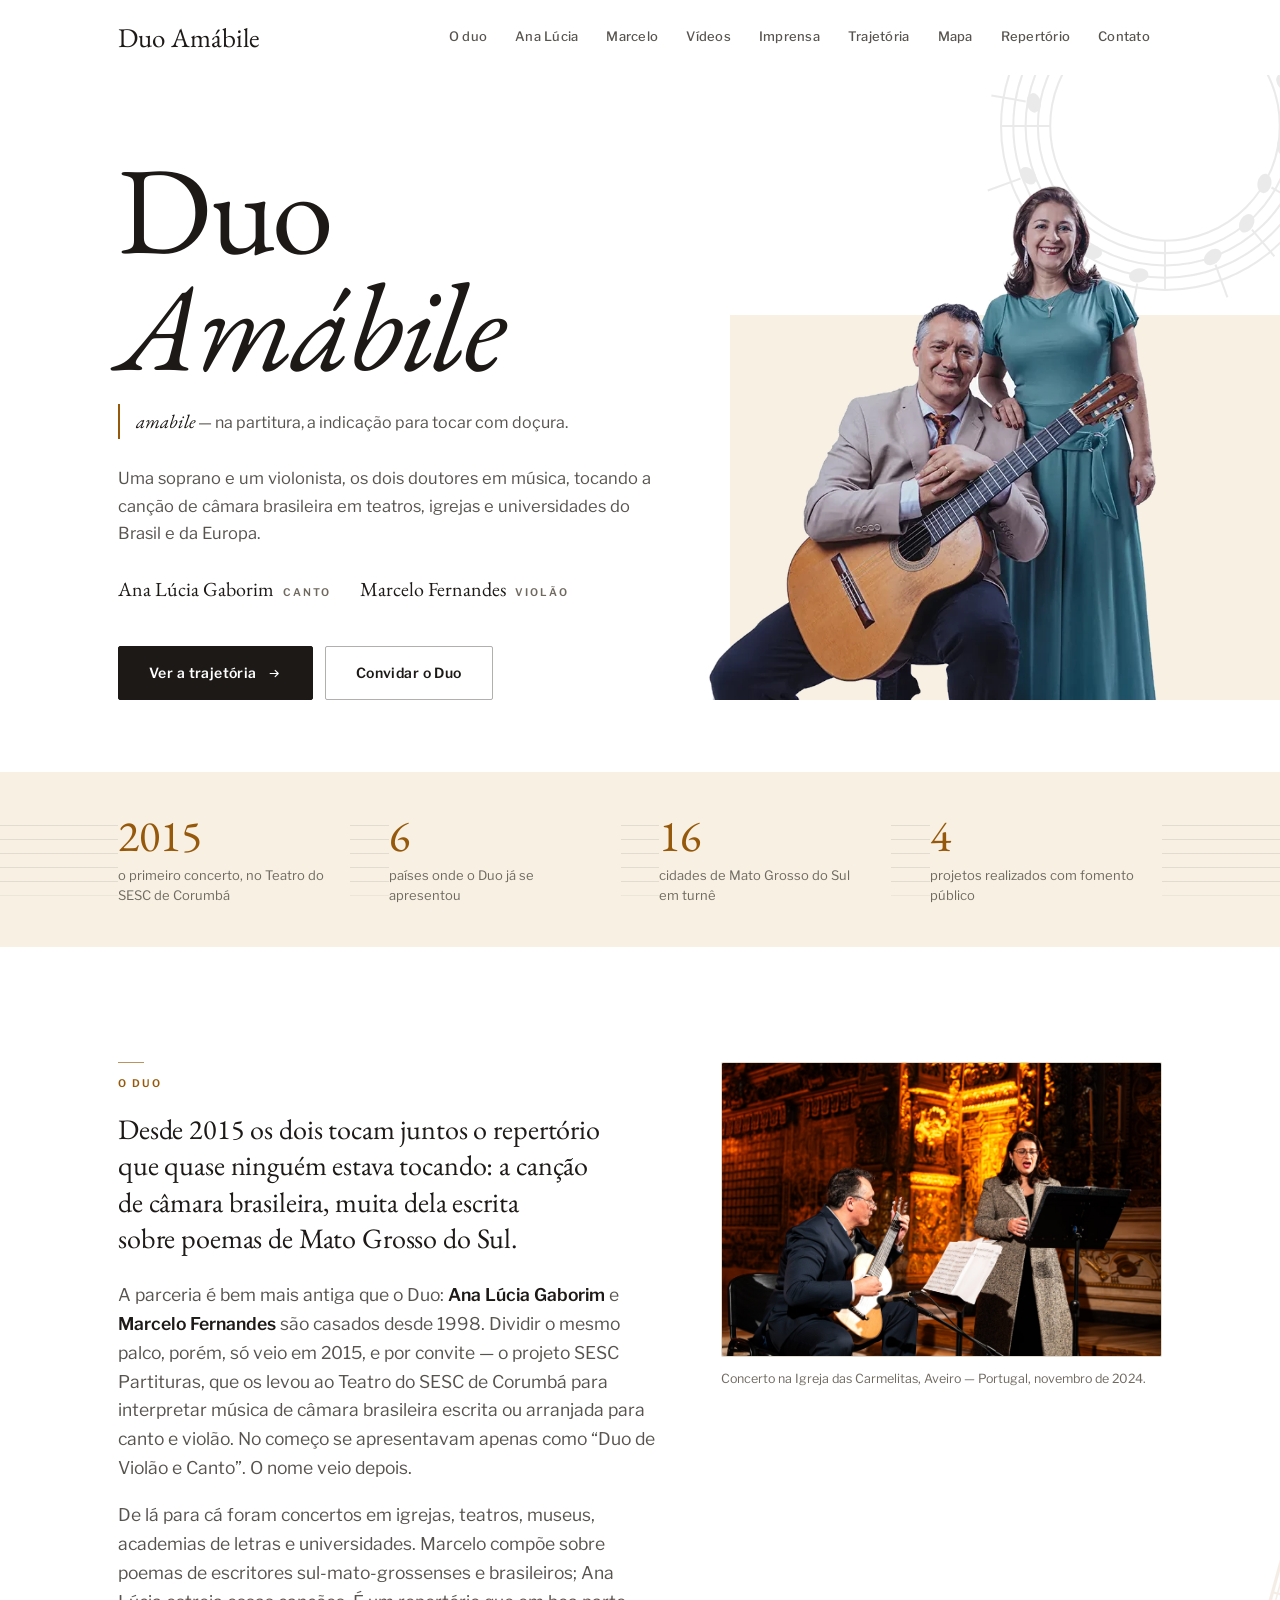
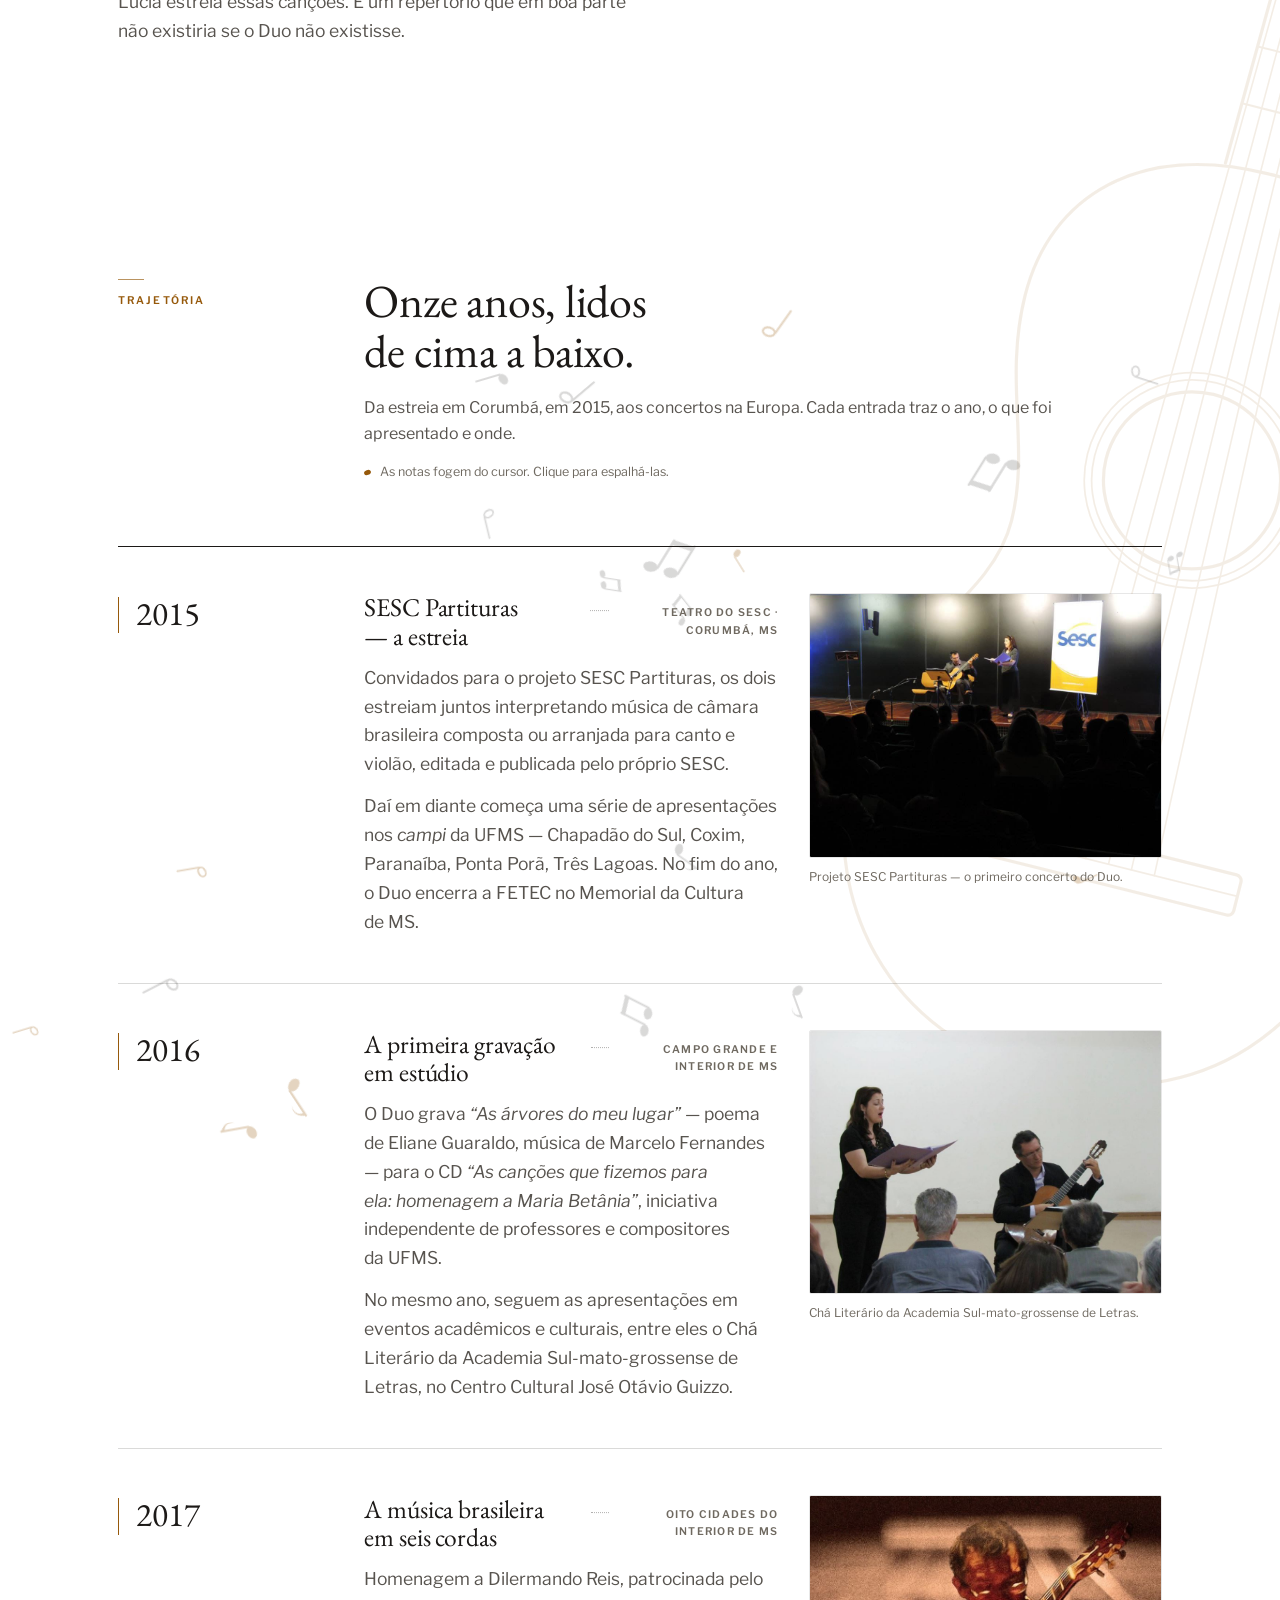
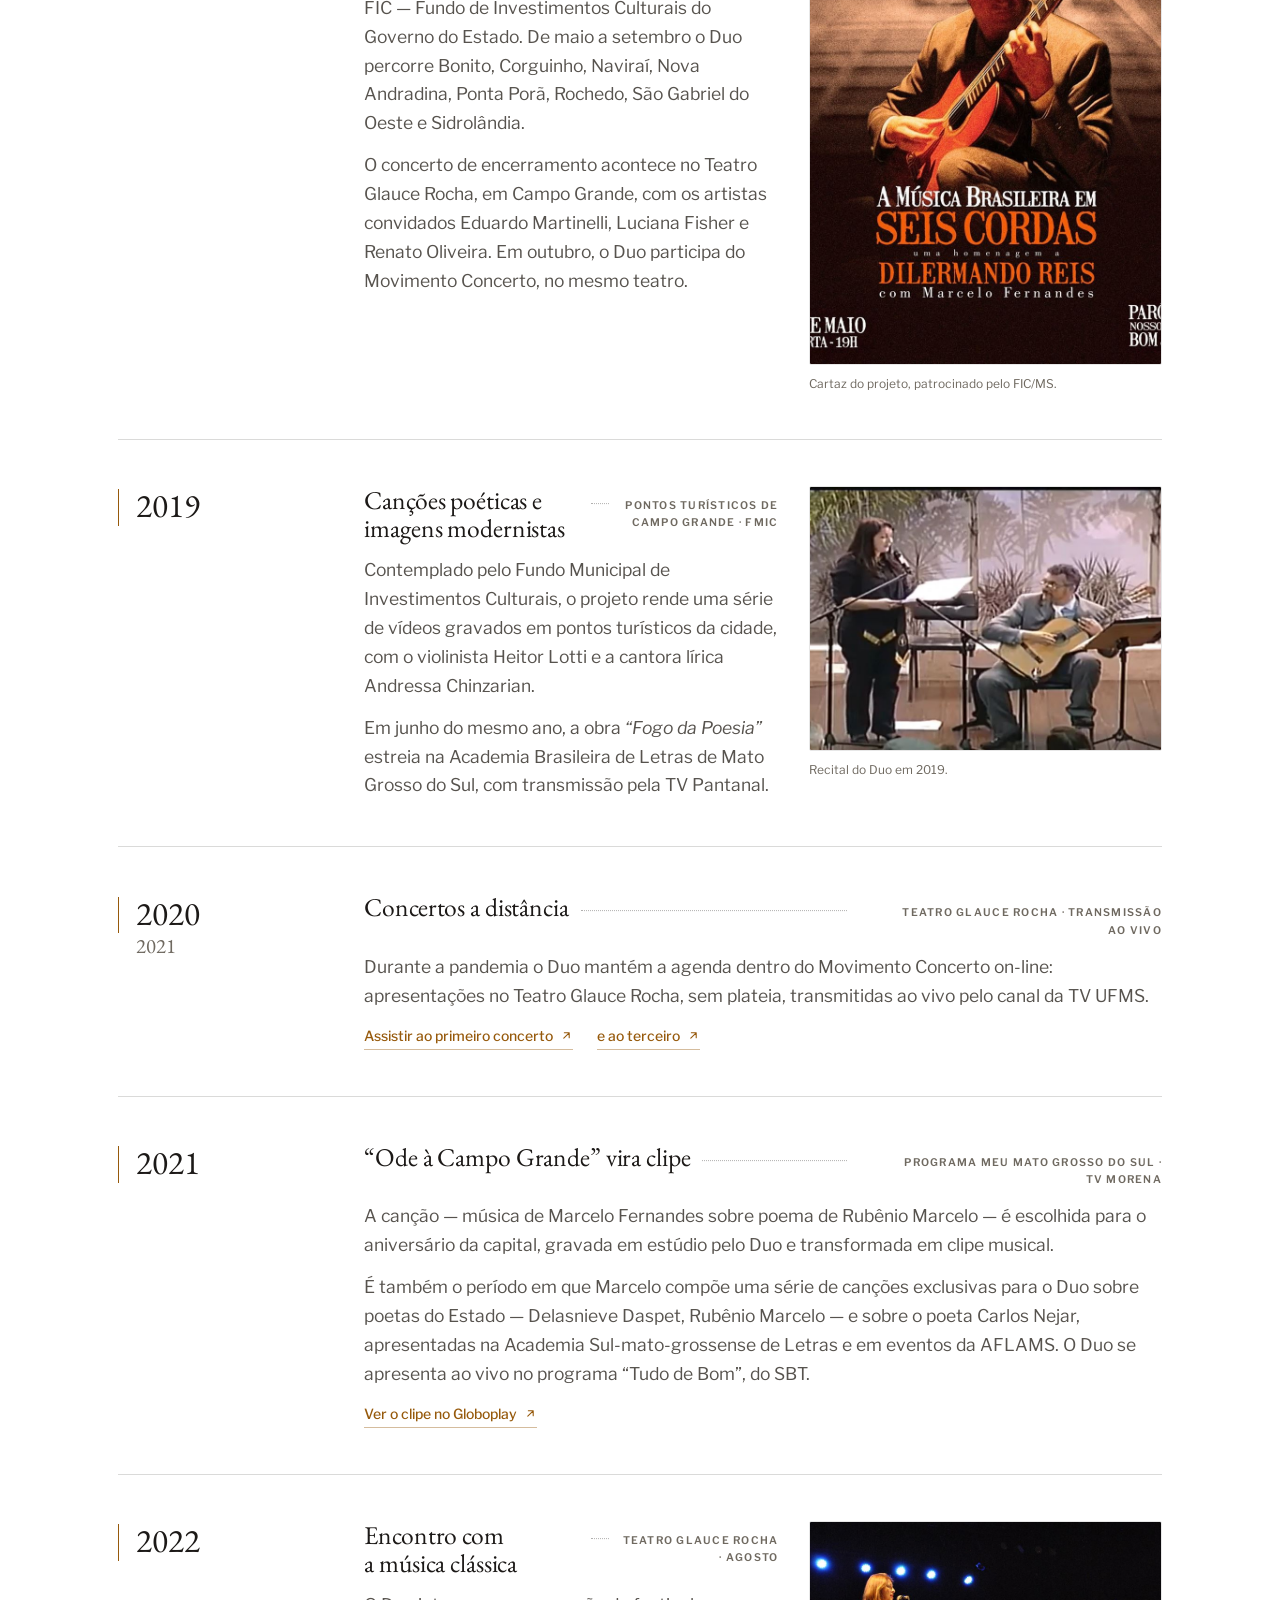
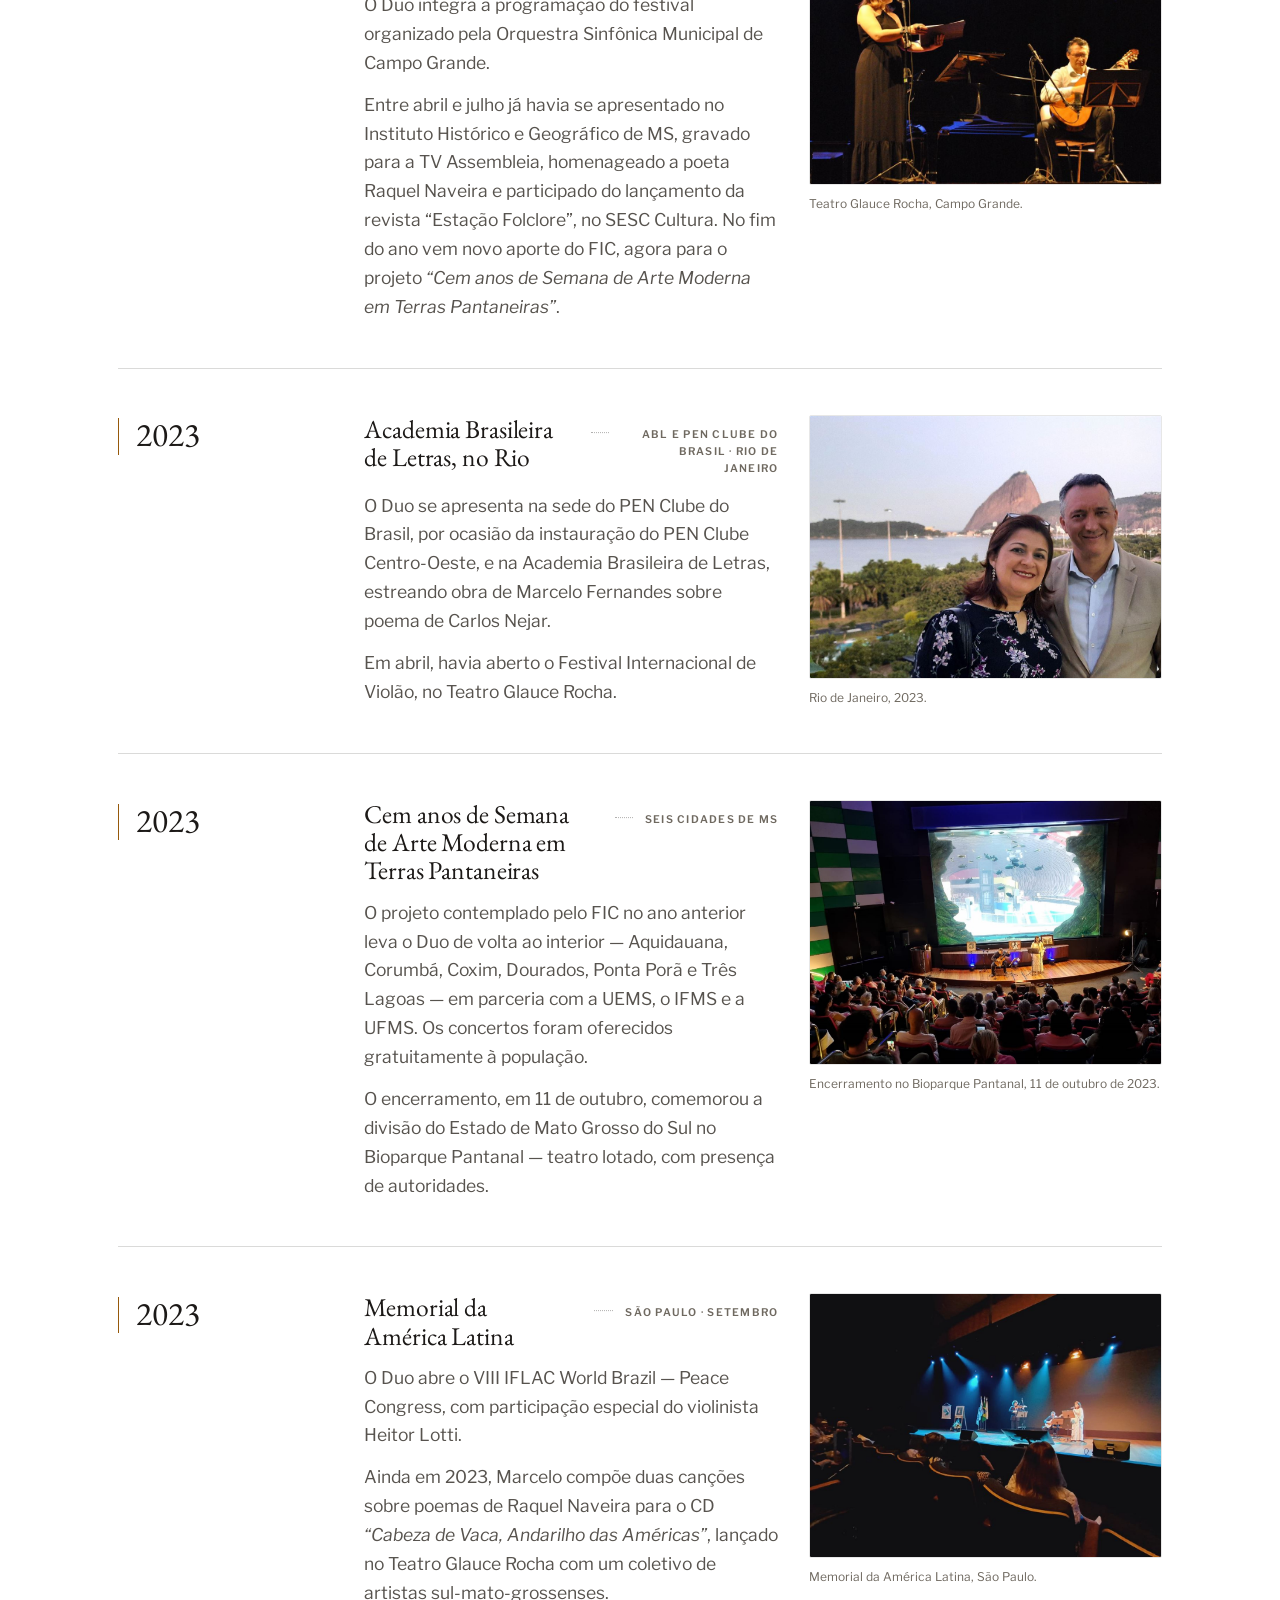
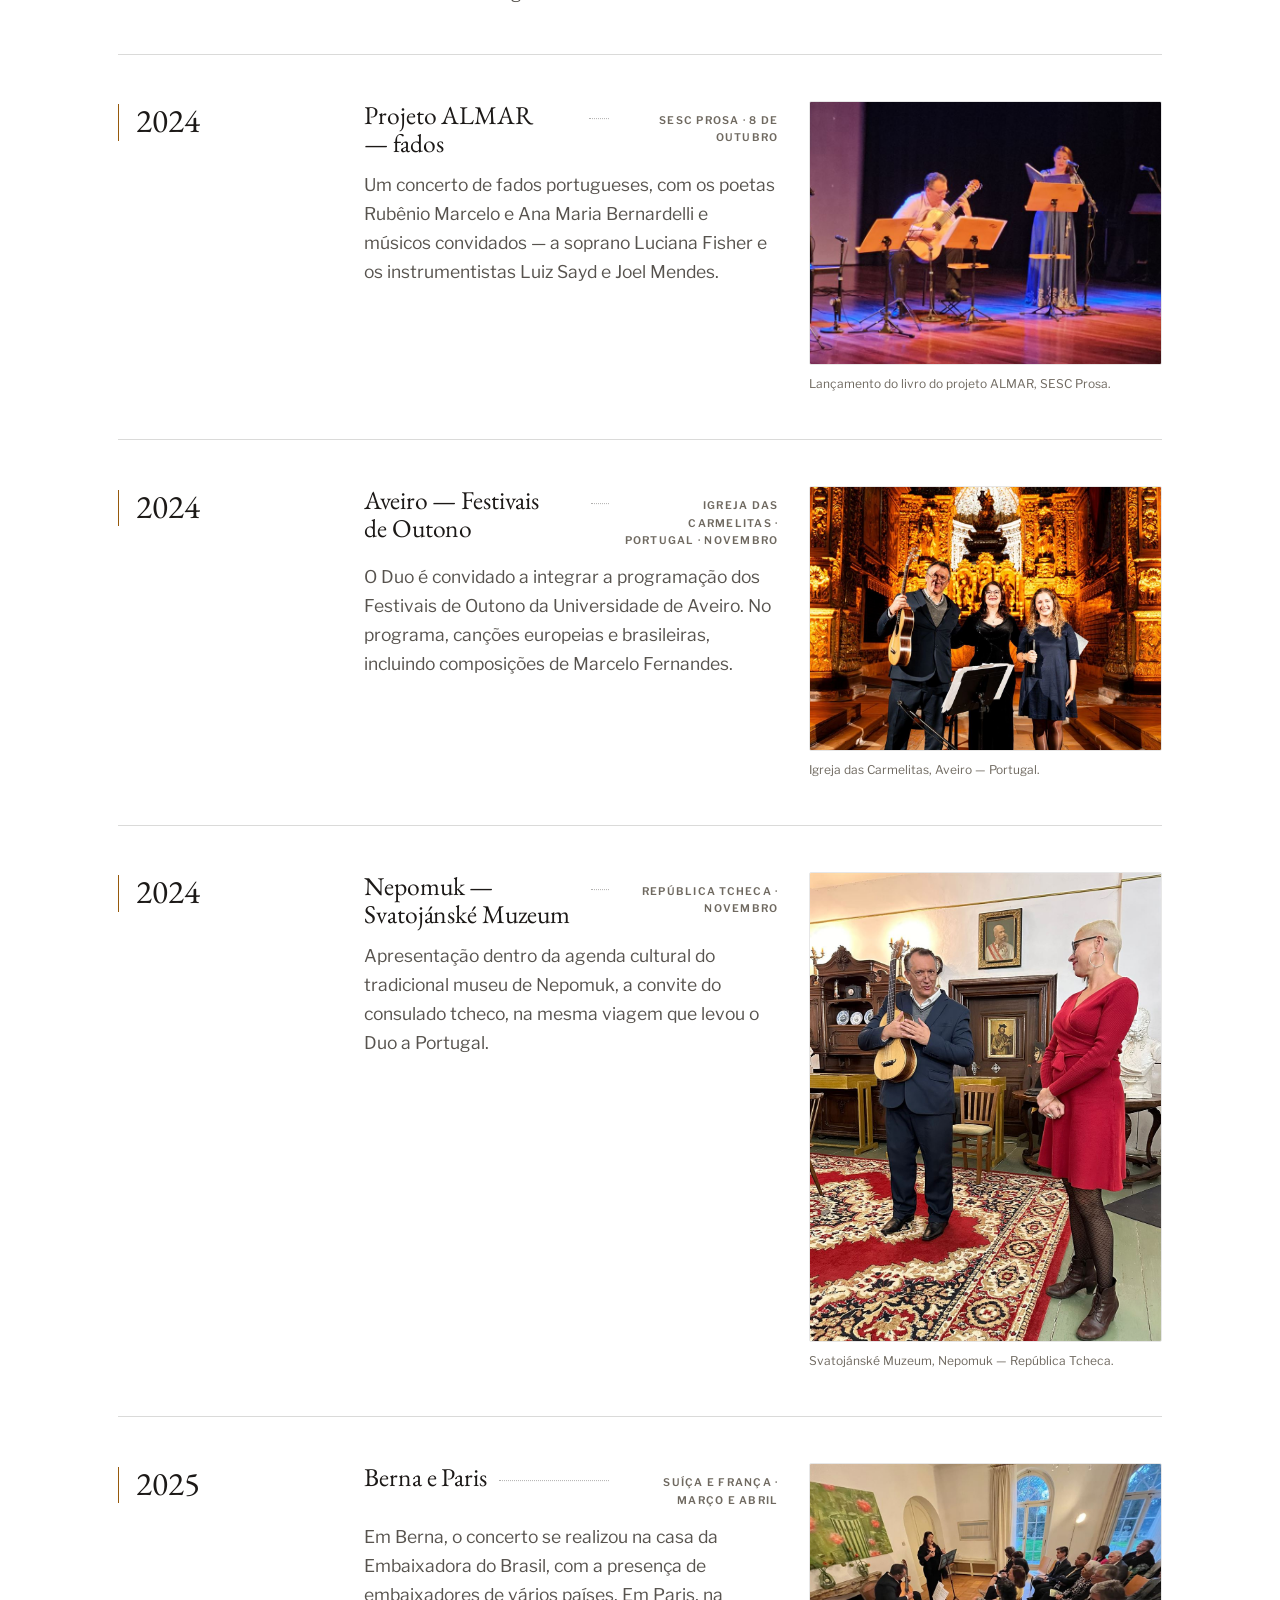
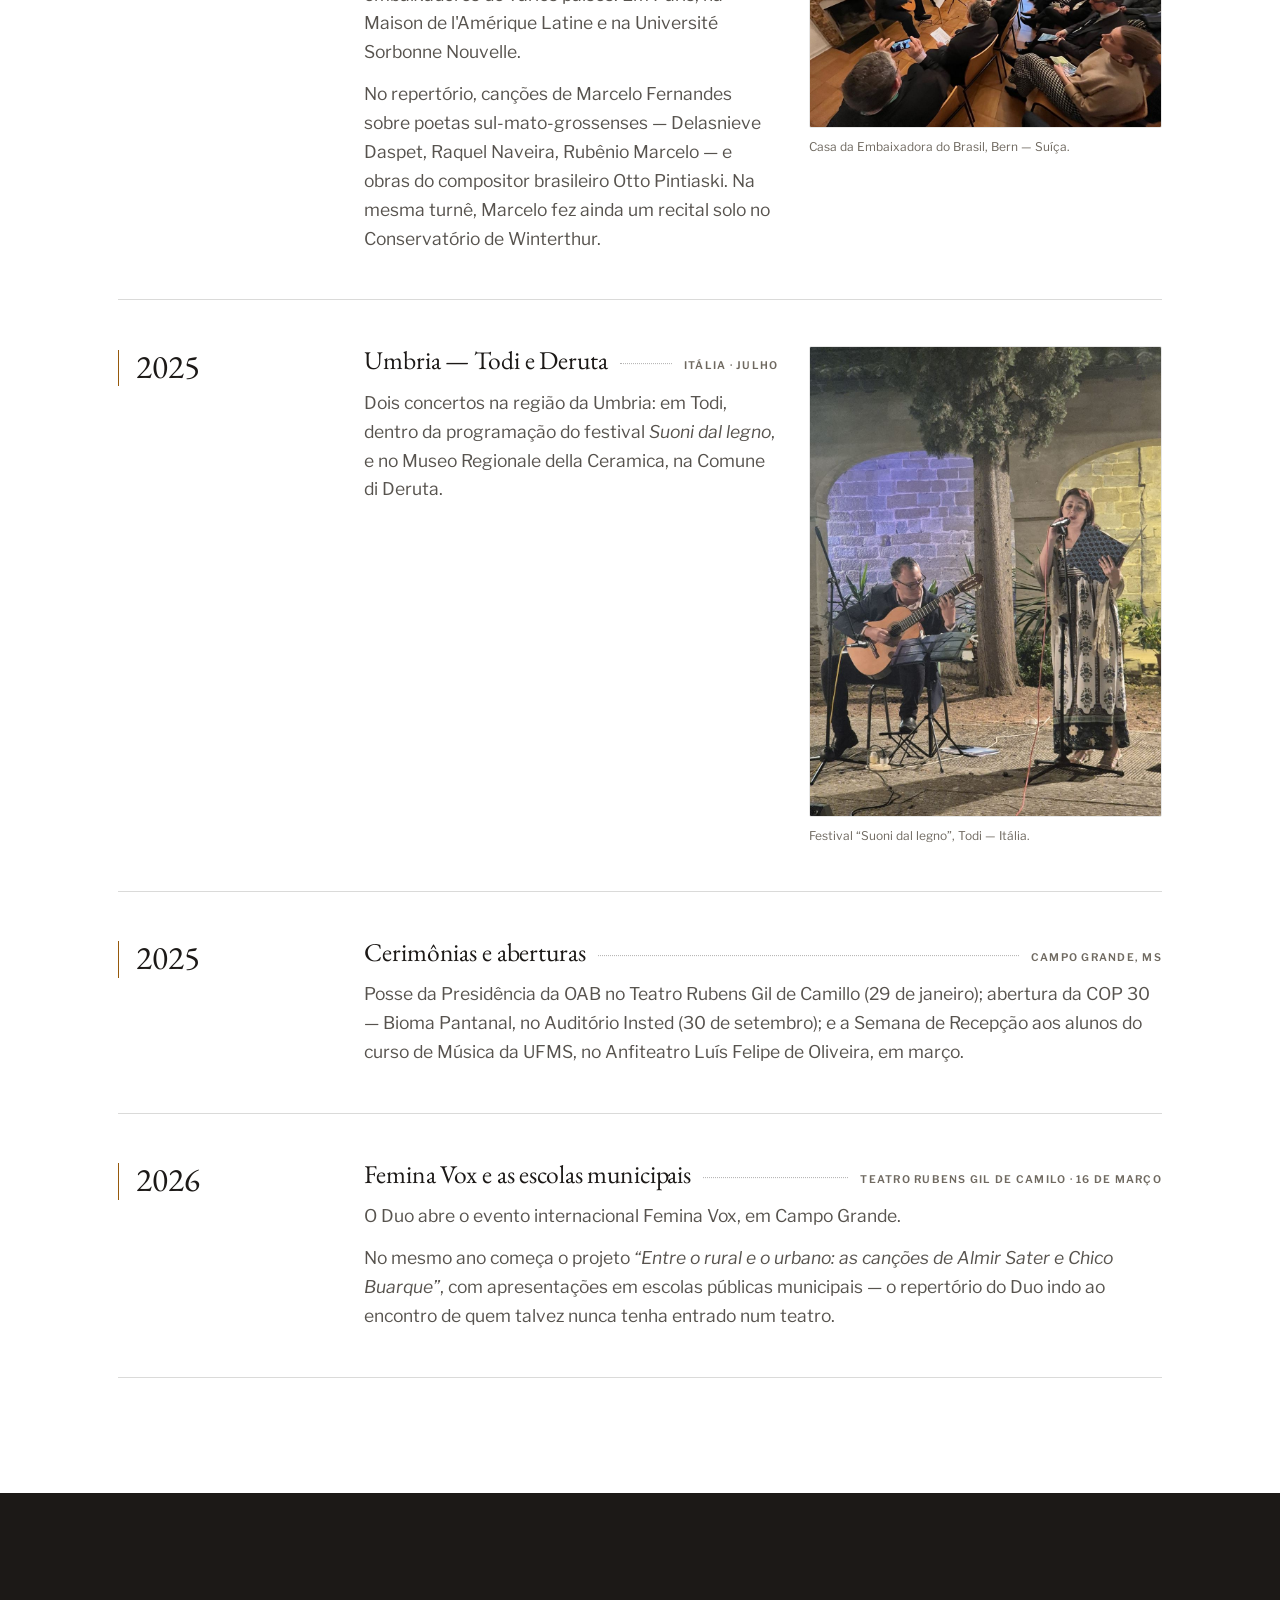
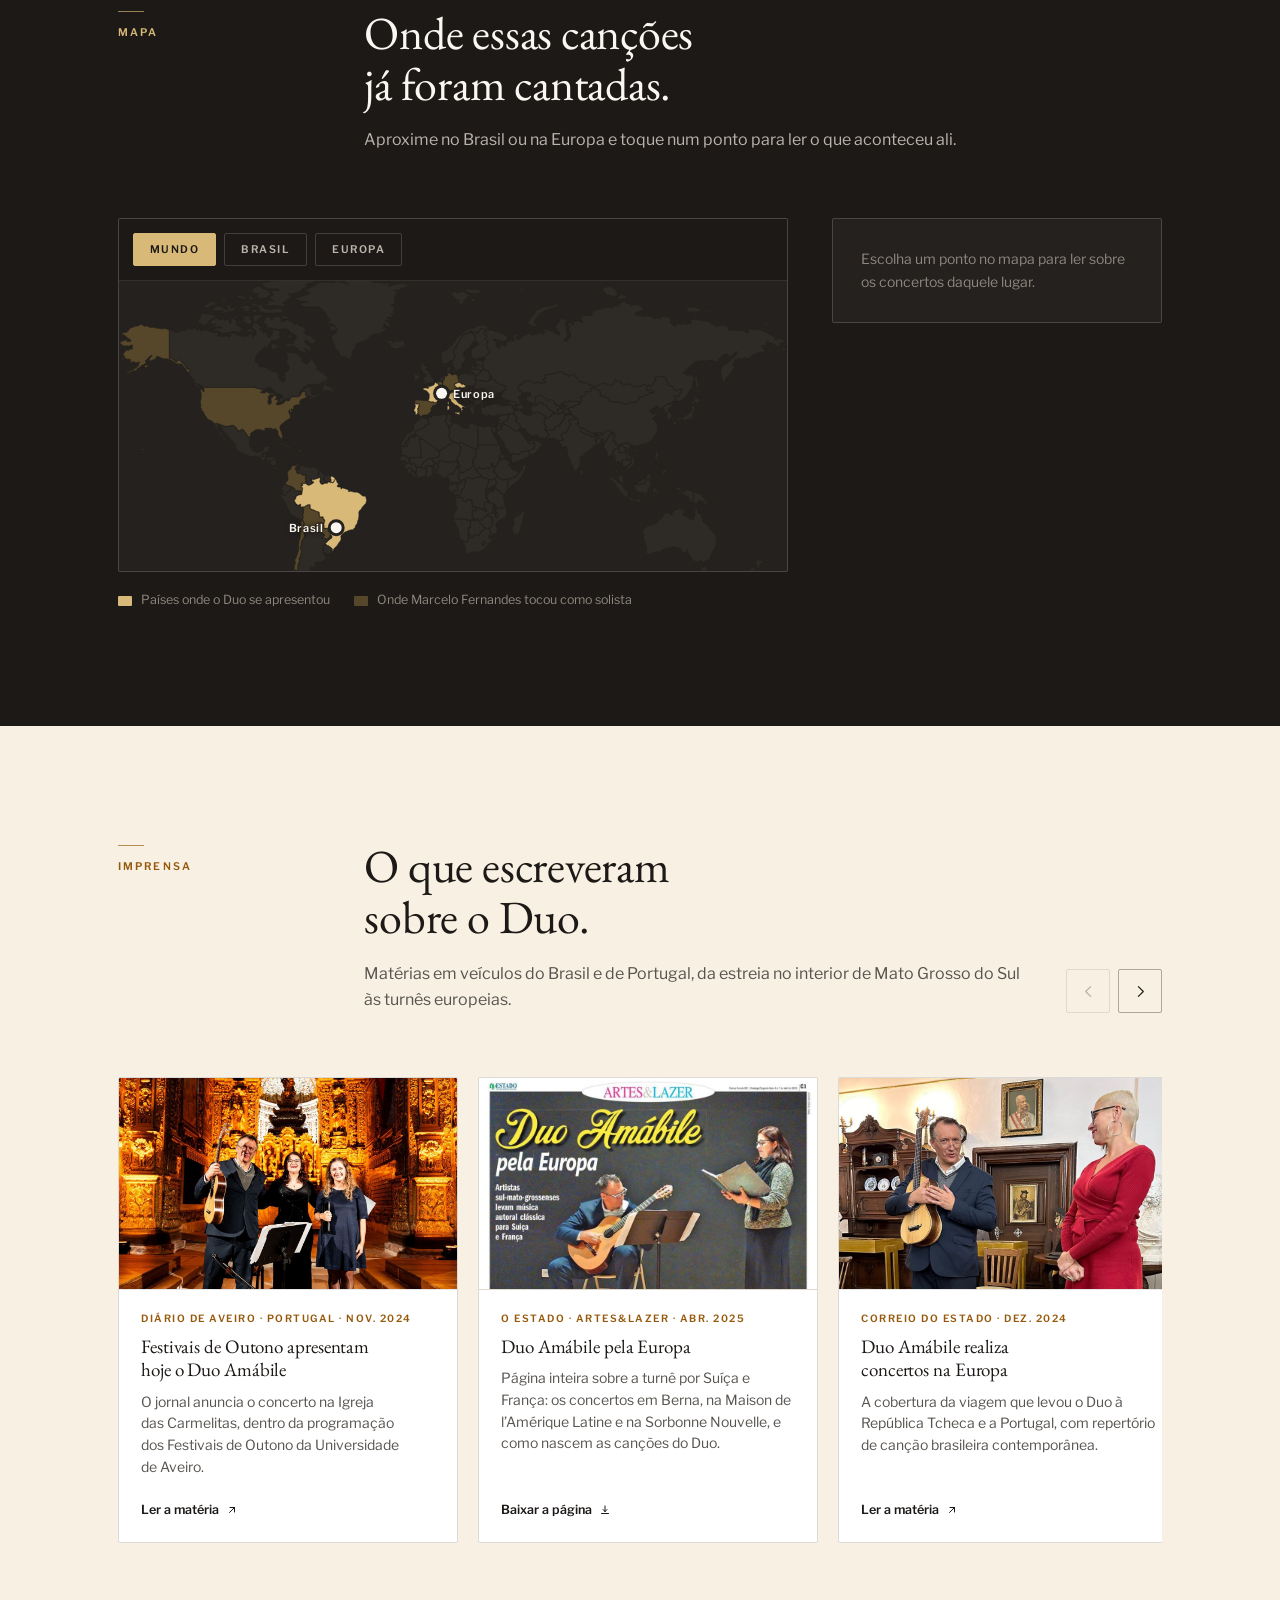
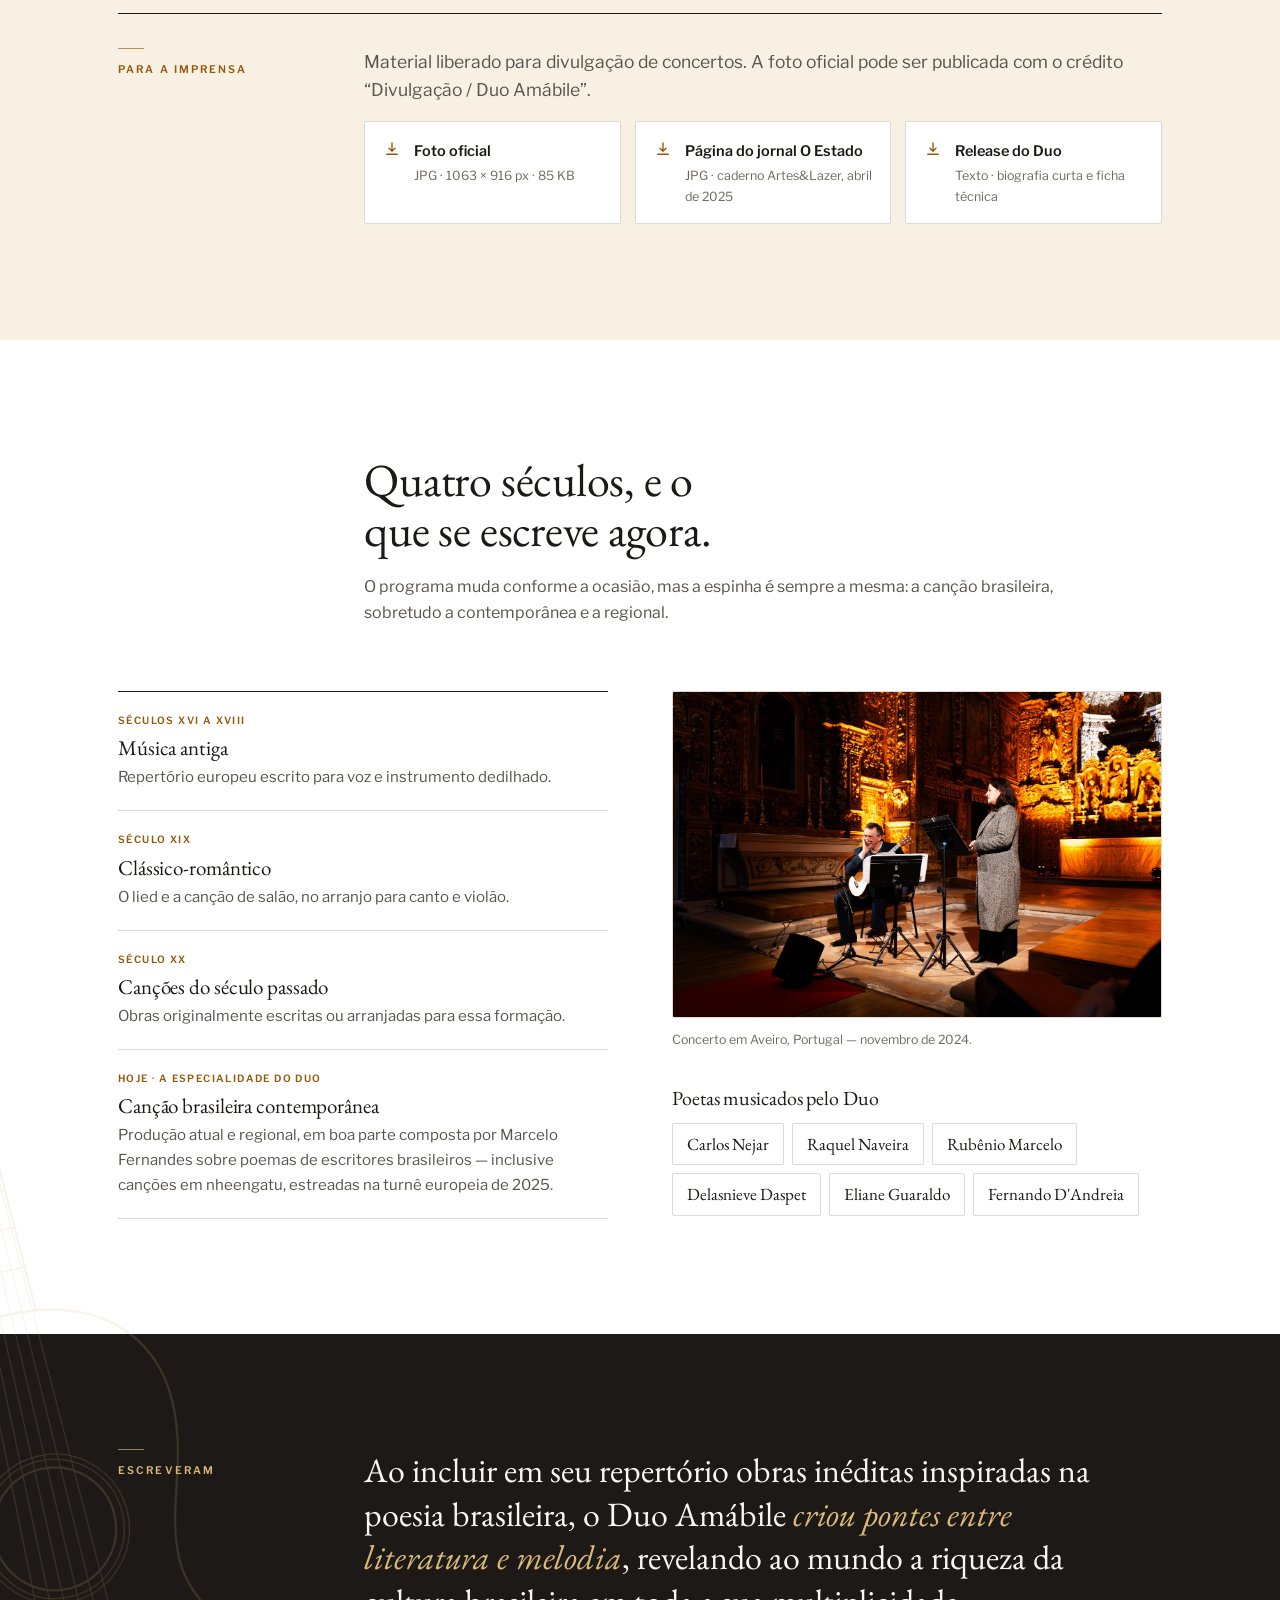
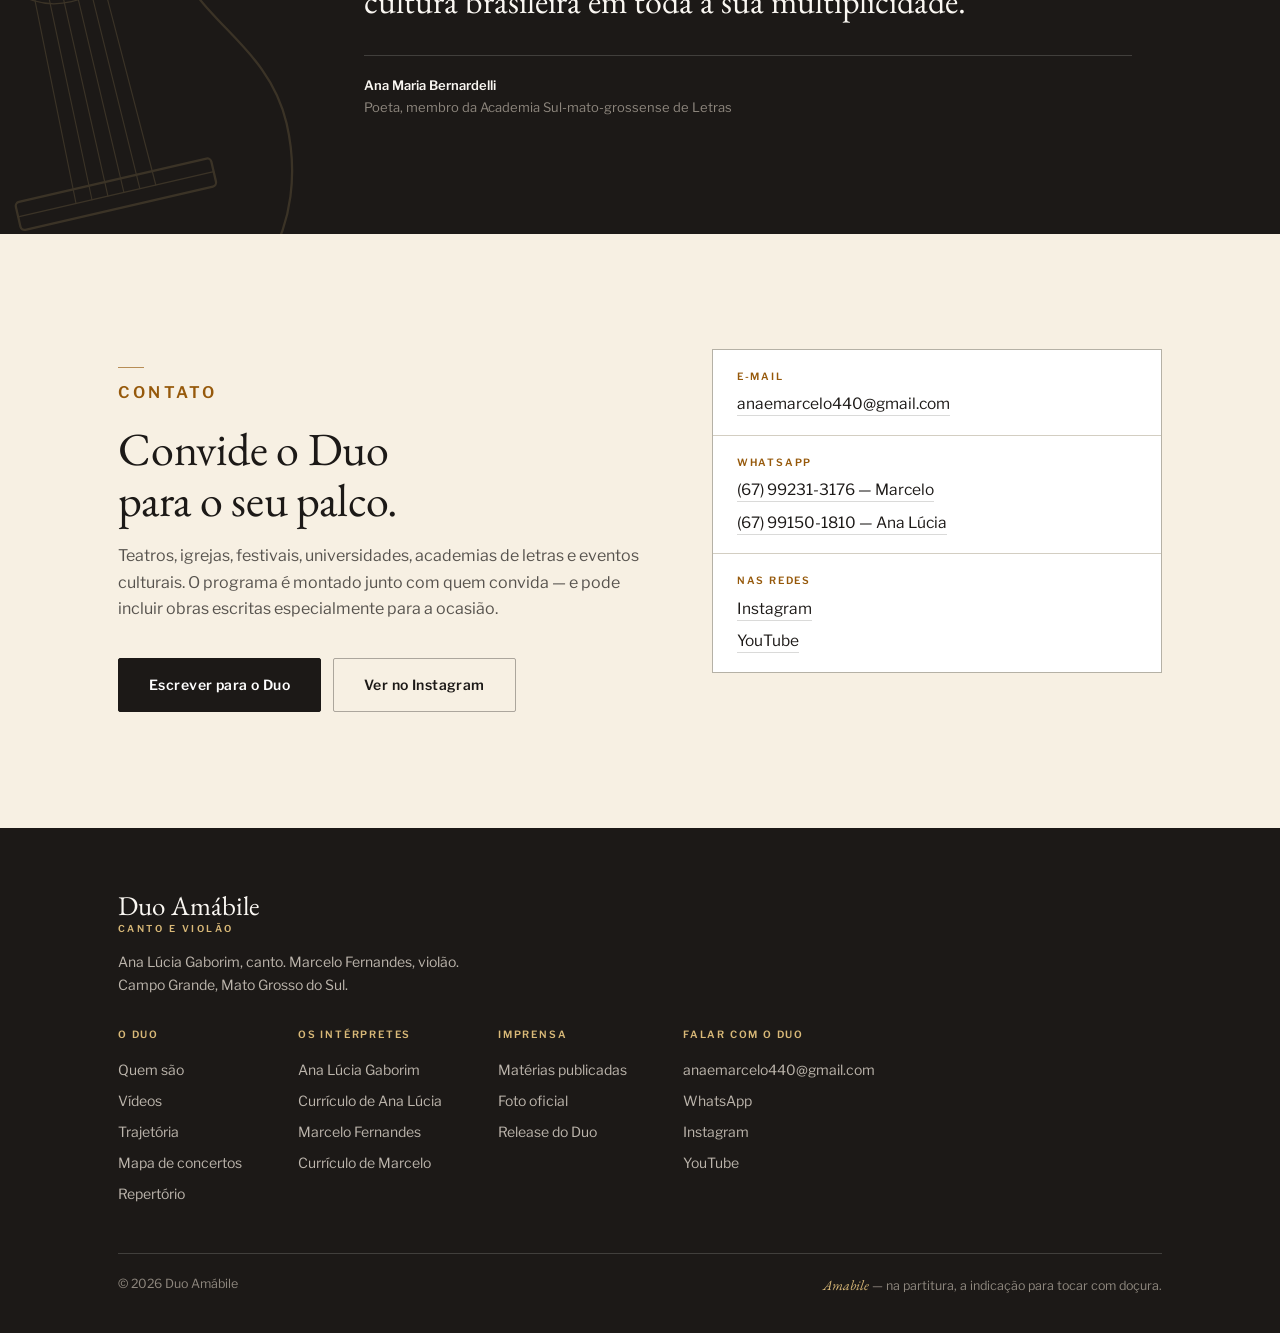
==== index.html @ 21e9cd59 "Notas flutuantes na trajetória, vídeos em página própria, violão espalhado A rodada anterior acresce" ====
<!DOCTYPE html>
<html lang="pt-BR">
<head>
<meta charset="utf-8">
<meta name="viewport" content="width=device-width, initial-scale=1">
<title>Duo Amábile — canto e violão</title>
<meta name="description" content="Ana Lúcia Gaborim (canto) e Marcelo Fernandes (violão) formam o Duo Amábile: canção de câmara brasileira em teatros e igrejas do Brasil e da Europa desde 2015.">
<meta name="theme-color" content="#FFFFFF">
<link rel="icon" href="favicon.svg" type="image/svg+xml">
<link rel="apple-touch-icon" href="favicon.svg">

<meta property="og:type" content="website">
<meta property="og:title" content="Duo Amábile — canto e violão">
<meta property="og:description" content="Canção de câmara brasileira em teatros e igrejas do Brasil e da Europa, desde 2015.">
<meta property="og:image" content="images/duo-oficial.jpg">
<meta property="og:locale" content="pt_BR">
<meta name="twitter:card" content="summary_large_image">

<link rel="preconnect" href="https://fonts.googleapis.com">
<link rel="preconnect" href="https://fonts.gstatic.com" crossorigin>
<link href="https://fonts.googleapis.com/css2?family=EB+Garamond:ital,wght@0,400..600;1,400..600&family=Libre+Franklin:ital,wght@0,300..700;1,400..600&display=swap" rel="stylesheet">
<link rel="stylesheet" href="css/style.css?v=5">
</head>
<body>

<a class="pular" href="#conteudo">Pular para o conteúdo</a>

<!-- ============================ CABEÇALHO ============================ -->
<header class="topo" id="topo">
  <div class="wrap topo__in">
    <a class="marca" href="#topo" aria-label="Duo Amábile — início">
      <span class="marca__nome">Duo Amábile</span>
    </a>

    <nav class="nav" id="nav" aria-label="Navegação principal">
      <a href="#duo">O duo</a>
      <a href="ana.html">Ana Lúcia</a>
      <a href="marcelo.html">Marcelo</a>
      <a href="videos.html">Vídeos</a>
      <a href="#imprensa">Imprensa</a>
      <a href="#trajetoria">Trajetória</a>
      <a href="#mapa">Mapa</a>
      <a href="#repertorio">Repertório</a>
      <a href="#contato">Contato</a>
    </nav>

    <button class="hamburguer" id="hamburguer" aria-expanded="false" aria-controls="nav" aria-label="Abrir menu">
      <span></span><span></span><span></span>
    </button>
  </div>
</header>

<main id="conteudo">

<!-- ============================ ABERTURA ============================
     A abertura é a capa do programa: nome, a indicação de expressão que dá
     nome ao duo, os dois intérpretes e a foto oficial recortada do fundo. -->
<section class="abertura">
  <!-- pauta de cinco linhas dobrada em círculo; o desenho vem de js/main.js -->
  <span class="disco disco--abertura" aria-hidden="true"></span>

  <div class="wrap abertura__in">
    <div>
      <h1>
        <span class="entra" style="--d:1">Duo</span>
        <span class="amabile entra" style="--d:2">Amábile</span>
      </h1>

      <p class="abertura__glosa entra" style="--d:3">
        <b>amabile</b> — na partitura, a indicação para tocar com doçura.
      </p>

      <p class="abertura__texto entra" style="--d:3">
        Uma soprano e um violonista, os dois doutores em música, tocando a
        canção de câmara brasileira em teatros, igrejas e universidades do
        Brasil e da Europa.
      </p>

      <div class="abertura__nomes entra" style="--d:4">
        <a href="ana.html">Ana Lúcia Gaborim <em>canto</em></a>
        <a href="marcelo.html">Marcelo Fernandes <em>violão</em></a>
      </div>

      <div class="abertura__acoes entra" style="--d:5">
        <a class="btn btn--forte btn--lg" href="#trajetoria">
          Ver a trajetória
          <svg class="btn__seta" viewBox="0 0 24 24" aria-hidden="true"><path d="M5 12h13m0 0-5-5m5 5-5 5" fill="none" stroke="currentColor" stroke-width="1.8" stroke-linecap="round" stroke-linejoin="round"/></svg>
        </a>
        <a class="btn btn--lg" href="#contato">Convidar o Duo</a>
      </div>
    </div>

    <div class="abertura__foto entra" style="--d:2">
      <img src="images/duo-oficial.webp" alt="Ana Lúcia Gaborim em pé, de vestido verde, ao lado de Marcelo Fernandes sentado com o violão no colo" width="648" height="734" fetchpriority="high">
    </div>
  </div>
</section>

<section class="numeros">
  <div class="wrap">
    <dl class="contas">
      <div><dt>2015</dt><dd>o primeiro concerto, no Teatro do SESC de Corumbá</dd></div>
      <div><dt>6</dt><dd>países onde o Duo já se apresentou</dd></div>
      <div><dt>16</dt><dd>cidades de Mato Grosso do Sul em turnê</dd></div>
      <div><dt>4</dt><dd>projetos realizados com fomento público</dd></div>
    </dl>
  </div>
</section>

<!-- ============================ O DUO ============================ -->
<section class="secao" id="duo" data-regua="O duo">
  <div class="wrap">
    <div class="duo">
      <div class="duo__texto">
        <p class="rotulo reveal" style="margin-bottom:18px">O duo</p>
        <h2 class="duo__abre reveal" style="--d:1">
          Desde 2015 os dois tocam juntos o repertório que quase ninguém estava
          tocando: a canção de câmara brasileira, muita dela escrita sobre
          poemas de Mato Grosso do Sul.
        </h2>
        <p class="reveal" style="--d:2">
          A parceria é bem mais antiga que o Duo: <strong>Ana Lúcia Gaborim</strong> e
          <strong>Marcelo Fernandes</strong> são casados desde 1998. Dividir o mesmo
          palco, porém, só veio em 2015, e por convite — o projeto SESC Partituras,
          que os levou ao Teatro do SESC de Corumbá para interpretar música de câmara
          brasileira escrita ou arranjada para canto e violão. No começo se
          apresentavam apenas como “Duo de Violão e Canto”. O nome veio depois.
        </p>
        <p class="reveal" style="--d:3">
          De lá para cá foram concertos em igrejas, teatros, museus, academias de
          letras e universidades. Marcelo compõe sobre poemas de escritores
          sul-mato-grossenses e brasileiros; Ana Lúcia estreia essas canções. É um
          repertório que em boa parte não existiria se o Duo não existisse.
        </p>
      </div>

      <figure class="figura reveal" style="--d:2">
        <img src="images/hero-aveiro.jpg" alt="Marcelo Fernandes tocando violão e Ana Lúcia Gaborim cantando diante da talha dourada da Igreja das Carmelitas, em Aveiro" width="2000" height="1333" loading="lazy">
        <figcaption>Concerto na Igreja das Carmelitas, Aveiro — Portugal, novembro de 2024.</figcaption>
      </figure>
    </div>
  </div>
</section>

<!-- ============================ TRAJETÓRIA ============================
     Lida como a listagem de um programa impresso: o ano na margem, o título
     da apresentação e o fio pontilhado levando até o lugar.

     É a seção mais alta e mais vazia do site, e por isso a que recebe as duas
     gravuras: o violão em fio único no alto, e as notas que vagam pela margem
     e fogem do cursor. Toda a camada é `pointer-events:none` — nada aqui
     atrapalha a leitura nem rouba o clique de um link. -->
<section class="secao secao--gravura" id="trajetoria" data-regua="Trajetória">
  <span class="violao violao--trilha" aria-hidden="true" data-violao></span>
  <div class="notas" aria-hidden="true" data-notas></div>

  <div class="wrap">
    <header class="cab">
      <div class="cab__in">
        <p class="rotulo reveal">Trajetória</p>
        <div>
          <h2 class="reveal" style="--d:1">Onze anos, lidos de cima a baixo.</h2>
          <p class="cab__texto reveal" style="--d:2">
            Da estreia em Corumbá, em 2015, aos concertos na Europa. Cada entrada
            traz o ano, o que foi apresentado e onde.
          </p>
          <p class="cab__dica reveal" style="--d:3">
            As notas fogem do cursor. Clique para espalhá-las.
          </p>
        </div>
      </div>
    </header>

    <ol class="linha">

      <li class="marco marco--foto reveal">
        <p class="marco__ano">2015</p>
        <div class="marco__corpo">
          <div>
            <div class="marco__cabeca">
              <h3>SESC Partituras — a estreia</h3>
              <i class="marco__fio"></i>
              <p class="marco__onde">Teatro do SESC · Corumbá, MS</p>
            </div>
            <p>
              Convidados para o projeto SESC Partituras, os dois estreiam juntos
              interpretando música de câmara brasileira composta ou arranjada para
              canto e violão, editada e publicada pelo próprio SESC.
            </p>
            <p>
              Daí em diante começa uma série de apresentações nos <em>campi</em> da UFMS —
              Chapadão do Sul, Coxim, Paranaíba, Ponta Porã, Três Lagoas. No fim do
              ano, o Duo encerra a FETEC no Memorial da Cultura de MS.
            </p>
          </div>
          <figure class="marco__foto">
            <img src="images/t-2015-sesc.jpg" alt="O Duo no palco do SESC, visto do fundo da plateia" width="960" height="720" loading="lazy">
            <figcaption>Projeto SESC Partituras — o primeiro concerto do Duo.</figcaption>
          </figure>
        </div>
      </li>

      <li class="marco marco--foto reveal">
        <p class="marco__ano">2016</p>
        <div class="marco__corpo">
          <div>
            <div class="marco__cabeca">
              <h3>A primeira gravação em estúdio</h3>
              <i class="marco__fio"></i>
              <p class="marco__onde">Campo Grande e interior de MS</p>
            </div>
            <p>
              O Duo grava <em>“As árvores do meu lugar”</em> — poema de Eliane Guaraldo,
              música de Marcelo Fernandes — para o CD <em>“As canções que fizemos para
              ela: homenagem a Maria Betânia”</em>, iniciativa independente de professores
              e compositores da UFMS.
            </p>
            <p>
              No mesmo ano, seguem as apresentações em eventos acadêmicos e culturais,
              entre eles o Chá Literário da Academia Sul-mato-grossense de Letras, no
              Centro Cultural José Otávio Guizzo.
            </p>
          </div>
          <figure class="marco__foto">
            <img src="images/t-2016-gravacao.jpg" alt="Ana Lúcia cantando com a partitura nas mãos enquanto Marcelo toca, diante de uma pequena plateia" width="1000" height="750" loading="lazy">
            <figcaption>Chá Literário da Academia Sul-mato-grossense de Letras.</figcaption>
          </figure>
        </div>
      </li>

      <li class="marco marco--foto reveal">
        <p class="marco__ano">2017</p>
        <div class="marco__corpo">
          <div>
            <div class="marco__cabeca">
              <h3>A música brasileira em seis cordas</h3>
              <i class="marco__fio"></i>
              <p class="marco__onde">Oito cidades do interior de MS</p>
            </div>
            <p>
              Homenagem a Dilermando Reis, patrocinada pelo FIC — Fundo de Investimentos
              Culturais do Governo do Estado. De maio a setembro o Duo percorre Bonito,
              Corguinho, Naviraí, Nova Andradina, Ponta Porã, Rochedo, São Gabriel do
              Oeste e Sidrolândia.
            </p>
            <p>
              O concerto de encerramento acontece no Teatro Glauce Rocha, em Campo
              Grande, com os artistas convidados Eduardo Martinelli, Luciana Fisher e
              Renato Oliveira. Em outubro, o Duo participa do Movimento Concerto, no
              mesmo teatro.
            </p>
          </div>
          <figure class="marco__foto marco__foto--alta">
            <img src="images/t-2017-dilermando.jpg" alt="Cartaz do projeto A Música Brasileira em Seis Cordas, homenagem a Dilermando Reis" width="1000" height="1000" loading="lazy">
            <figcaption>Cartaz do projeto, patrocinado pelo FIC/MS.</figcaption>
          </figure>
        </div>
      </li>

      <li class="marco marco--foto reveal">
        <p class="marco__ano">2019</p>
        <div class="marco__corpo">
          <div>
            <div class="marco__cabeca">
              <h3>Canções poéticas e imagens modernistas</h3>
              <i class="marco__fio"></i>
              <p class="marco__onde">Pontos turísticos de Campo Grande · FMIC</p>
            </div>
            <p>
              Contemplado pelo Fundo Municipal de Investimentos Culturais, o projeto
              rende uma série de vídeos gravados em pontos turísticos da cidade, com o
              violinista Heitor Lotti e a cantora lírica Andressa Chinzarian.
            </p>
            <p>
              Em junho do mesmo ano, a obra <em>“Fogo da Poesia”</em> estreia na Academia
              Brasileira de Letras de Mato Grosso do Sul, com transmissão pela TV
              Pantanal.
            </p>
          </div>
          <figure class="marco__foto">
            <img src="images/t-2019-poesia.jpg" alt="Ana Lúcia ao microfone e Marcelo ao violão em recital ao ar livre" width="1000" height="562" loading="lazy">
            <figcaption>Recital do Duo em 2019.</figcaption>
          </figure>
        </div>
      </li>

      <li class="marco reveal">
        <p class="marco__ano">2020<span>2021</span></p>
        <div class="marco__corpo">
          <div>
            <div class="marco__cabeca">
              <h3>Concertos a distância</h3>
              <i class="marco__fio"></i>
              <p class="marco__onde">Teatro Glauce Rocha · transmissão ao vivo</p>
            </div>
            <p>
              Durante a pandemia o Duo mantém a agenda dentro do Movimento Concerto
              on-line: apresentações no Teatro Glauce Rocha, sem plateia, transmitidas
              ao vivo pelo canal da TV UFMS.
            </p>
            <p class="marco__links">
              <a class="link" href="https://www.youtube.com/watch?v=LJ0-n6zkpV8&t=740s" target="_blank" rel="noopener">Assistir ao primeiro concerto <svg viewBox="0 0 24 24" aria-hidden="true"><path d="M7 17 17 7m0 0H8m9 0v9" fill="none" stroke="currentColor" stroke-width="2" stroke-linecap="round" stroke-linejoin="round"/></svg></a>
              <a class="link" href="https://www.youtube.com/watch?v=77zdl6KwKzQ" target="_blank" rel="noopener">e ao terceiro <svg viewBox="0 0 24 24" aria-hidden="true"><path d="M7 17 17 7m0 0H8m9 0v9" fill="none" stroke="currentColor" stroke-width="2" stroke-linecap="round" stroke-linejoin="round"/></svg></a>
            </p>
          </div>
        </div>
      </li>

      <li class="marco reveal">
        <p class="marco__ano">2021</p>
        <div class="marco__corpo">
          <div>
            <div class="marco__cabeca">
              <h3>“Ode à Campo Grande” vira clipe</h3>
              <i class="marco__fio"></i>
              <p class="marco__onde">Programa Meu Mato Grosso do Sul · TV Morena</p>
            </div>
            <p>
              A canção — música de Marcelo Fernandes sobre poema de Rubênio Marcelo —
              é escolhida para o aniversário da capital, gravada em estúdio pelo Duo e
              transformada em clipe musical.
            </p>
            <p>
              É também o período em que Marcelo compõe uma série de canções exclusivas
              para o Duo sobre poetas do Estado — Delasnieve Daspet, Rubênio Marcelo — e
              sobre o poeta Carlos Nejar, apresentadas na Academia Sul-mato-grossense de
              Letras e em eventos da AFLAMS. O Duo se apresenta ao vivo no programa
              “Tudo de Bom”, do SBT.
            </p>
            <p class="marco__links">
              <a class="link" href="https://globoplay.globo.com/v/9812447/" target="_blank" rel="noopener">Ver o clipe no Globoplay <svg viewBox="0 0 24 24" aria-hidden="true"><path d="M7 17 17 7m0 0H8m9 0v9" fill="none" stroke="currentColor" stroke-width="2" stroke-linecap="round" stroke-linejoin="round"/></svg></a>
            </p>
          </div>
        </div>
      </li>

      <li class="marco marco--foto reveal">
        <p class="marco__ano">2022</p>
        <div class="marco__corpo">
          <div>
            <div class="marco__cabeca">
              <h3>Encontro com a música clássica</h3>
              <i class="marco__fio"></i>
              <p class="marco__onde">Teatro Glauce Rocha · agosto</p>
            </div>
            <p>
              O Duo integra a programação do festival organizado pela Orquestra
              Sinfônica Municipal de Campo Grande.
            </p>
            <p>
              Entre abril e julho já havia se apresentado no Instituto Histórico e
              Geográfico de MS, gravado para a TV Assembleia, homenageado a poeta
              Raquel Naveira e participado do lançamento da revista “Estação Folclore”,
              no SESC Cultura. No fim do ano vem novo aporte do FIC, agora para o
              projeto <em>“Cem anos de Semana de Arte Moderna em Terras Pantaneiras”</em>.
            </p>
          </div>
          <figure class="marco__foto">
            <img src="images/t-2022-classica.jpg" alt="Ana Lúcia cantando sob luz de palco enquanto Marcelo toca sentado" width="1000" height="666" loading="lazy">
            <figcaption>Teatro Glauce Rocha, Campo Grande.</figcaption>
          </figure>
        </div>
      </li>

      <li class="marco marco--foto reveal">
        <p class="marco__ano">2023</p>
        <div class="marco__corpo">
          <div>
            <div class="marco__cabeca">
              <h3>Academia Brasileira de Letras, no Rio</h3>
              <i class="marco__fio"></i>
              <p class="marco__onde">ABL e PEN Clube do Brasil · Rio de Janeiro</p>
            </div>
            <p>
              O Duo se apresenta na sede do PEN Clube do Brasil, por ocasião da
              instauração do PEN Clube Centro-Oeste, e na Academia Brasileira de Letras,
              estreando obra de Marcelo Fernandes sobre poema de Carlos Nejar.
            </p>
            <p>
              Em abril, havia aberto o Festival Internacional de Violão, no Teatro
              Glauce Rocha.
            </p>
          </div>
          <figure class="marco__foto">
            <img src="images/t-2023-rio.jpg" alt="Ana Lúcia e Marcelo no Rio de Janeiro, com o Pão de Açúcar ao fundo" width="1000" height="706" loading="lazy">
            <figcaption>Rio de Janeiro, 2023.</figcaption>
          </figure>
        </div>
      </li>

      <li class="marco marco--foto reveal">
        <p class="marco__ano">2023</p>
        <div class="marco__corpo">
          <div>
            <div class="marco__cabeca">
              <h3>Cem anos de Semana de Arte Moderna em Terras Pantaneiras</h3>
              <i class="marco__fio"></i>
              <p class="marco__onde">Seis cidades de MS</p>
            </div>
            <p>
              O projeto contemplado pelo FIC no ano anterior leva o Duo de volta ao
              interior — Aquidauana, Corumbá, Coxim, Dourados, Ponta Porã e Três
              Lagoas — em parceria com a UEMS, o IFMS e a UFMS. Os concertos foram
              oferecidos gratuitamente à população.
            </p>
            <p>
              O encerramento, em 11 de outubro, comemorou a divisão do Estado de Mato
              Grosso do Sul no Bioparque Pantanal — teatro lotado, com presença de
              autoridades.
            </p>
          </div>
          <figure class="marco__foto">
            <img src="images/t-2023-bioparque.jpg" alt="Teatro lotado no Bioparque Pantanal durante o concerto de encerramento" width="1200" height="900" loading="lazy">
            <figcaption>Encerramento no Bioparque Pantanal, 11 de outubro de 2023.</figcaption>
          </figure>
        </div>
      </li>

      <li class="marco marco--foto reveal">
        <p class="marco__ano">2023</p>
        <div class="marco__corpo">
          <div>
            <div class="marco__cabeca">
              <h3>Memorial da América Latina</h3>
              <i class="marco__fio"></i>
              <p class="marco__onde">São Paulo · setembro</p>
            </div>
            <p>
              O Duo abre o VIII IFLAC World Brazil — Peace Congress, com participação
              especial do violinista Heitor Lotti.
            </p>
            <p>
              Ainda em 2023, Marcelo compõe duas canções sobre poemas de Raquel Naveira
              para o CD <em>“Cabeza de Vaca, Andarilho das Américas”</em>, lançado no Teatro
              Glauce Rocha com um coletivo de artistas sul-mato-grossenses.
            </p>
          </div>
          <figure class="marco__foto">
            <img src="images/t-2023-saopaulo.jpg" alt="Palco iluminado em azul no Memorial da América Latina, visto da plateia" width="1000" height="750" loading="lazy">
            <figcaption>Memorial da América Latina, São Paulo.</figcaption>
          </figure>
        </div>
      </li>

      <li class="marco marco--foto reveal">
        <p class="marco__ano">2024</p>
        <div class="marco__corpo">
          <div>
            <div class="marco__cabeca">
              <h3>Projeto ALMAR — fados</h3>
              <i class="marco__fio"></i>
              <p class="marco__onde">SESC Prosa · 8 de outubro</p>
            </div>
            <p>
              Um concerto de fados portugueses, com os poetas Rubênio Marcelo e Ana
              Maria Bernardelli e músicos convidados — a soprano Luciana Fisher e os
              instrumentistas Luiz Sayd e Joel Mendes.
            </p>
          </div>
          <figure class="marco__foto">
            <img src="images/t-2024-almar.jpg" alt="O Duo em cena com músicos convidados no palco do SESC Prosa" width="1000" height="562" loading="lazy">
            <figcaption>Lançamento do livro do projeto ALMAR, SESC Prosa.</figcaption>
          </figure>
        </div>
      </li>

      <li class="marco marco--foto reveal">
        <p class="marco__ano">2024</p>
        <div class="marco__corpo">
          <div>
            <div class="marco__cabeca">
              <h3>Aveiro — Festivais de Outono</h3>
              <i class="marco__fio"></i>
              <p class="marco__onde">Igreja das Carmelitas · Portugal · novembro</p>
            </div>
            <p>
              O Duo é convidado a integrar a programação dos Festivais de Outono da
              Universidade de Aveiro. No programa, canções europeias e brasileiras,
              incluindo composições de Marcelo Fernandes.
            </p>
          </div>
          <figure class="marco__foto">
            <img src="images/t-2024-aveiro.jpg" alt="O Duo com uma intérprete convidada diante da talha dourada da Igreja das Carmelitas, em Aveiro" width="1200" height="800" loading="lazy">
            <figcaption>Igreja das Carmelitas, Aveiro — Portugal.</figcaption>
          </figure>
        </div>
      </li>

      <li class="marco marco--foto reveal">
        <p class="marco__ano">2024</p>
        <div class="marco__corpo">
          <div>
            <div class="marco__cabeca">
              <h3>Nepomuk — Svatojánské Muzeum</h3>
              <i class="marco__fio"></i>
              <p class="marco__onde">República Tcheca · novembro</p>
            </div>
            <p>
              Apresentação dentro da agenda cultural do tradicional museu de Nepomuk,
              a convite do consulado tcheco, na mesma viagem que levou o Duo a Portugal.
            </p>
          </div>
          <figure class="marco__foto marco__foto--alta">
            <img src="images/t-2024-nepomuk.jpg" alt="Marcelo com o violão ao lado da anfitriã no salão do Svatojánské Muzeum, em Nepomuk" width="1000" height="1333" loading="lazy">
            <figcaption>Svatojánské Muzeum, Nepomuk — República Tcheca.</figcaption>
          </figure>
        </div>
      </li>

      <li class="marco marco--foto reveal">
        <p class="marco__ano">2025</p>
        <div class="marco__corpo">
          <div>
            <div class="marco__cabeca">
              <h3>Berna e Paris</h3>
              <i class="marco__fio"></i>
              <p class="marco__onde">Suíça e França · março e abril</p>
            </div>
            <p>
              Em Berna, o concerto se realizou na casa da Embaixadora do Brasil, com a
              presença de embaixadores de vários países. Em Paris, na Maison de
              l'Amérique Latine e na Université Sorbonne Nouvelle.
            </p>
            <p>
              No repertório, canções de Marcelo Fernandes sobre poetas
              sul-mato-grossenses — Delasnieve Daspet, Raquel Naveira, Rubênio Marcelo —
              e obras do compositor brasileiro Otto Pintiaski. Na mesma turnê, Marcelo
              fez ainda um recital solo no Conservatório de Winterthur.
            </p>
          </div>
          <figure class="marco__foto">
            <img src="images/t-2025-bern.jpg" alt="Plateia sentada no salão da residência da Embaixadora do Brasil em Bern" width="1000" height="750" loading="lazy">
            <figcaption>Casa da Embaixadora do Brasil, Bern — Suíça.</figcaption>
          </figure>
        </div>
      </li>

      <li class="marco marco--foto reveal">
        <p class="marco__ano">2025</p>
        <div class="marco__corpo">
          <div>
            <div class="marco__cabeca">
              <h3>Umbria — Todi e Deruta</h3>
              <i class="marco__fio"></i>
              <p class="marco__onde">Itália · julho</p>
            </div>
            <p>
              Dois concertos na região da Umbria: em Todi, dentro da programação do
              festival <em>Suoni dal legno</em>, e no Museo Regionale della Ceramica, na
              Comune di Deruta.
            </p>
          </div>
          <figure class="marco__foto marco__foto--alta">
            <img src="images/t-2025-todi.jpg" alt="O Duo se apresentando ao ar livre em Todi, à noite, junto a um muro de pedra" width="1000" height="1333" loading="lazy">
            <figcaption>Festival “Suoni dal legno”, Todi — Itália.</figcaption>
          </figure>
        </div>
      </li>

      <li class="marco reveal">
        <p class="marco__ano">2025</p>
        <div class="marco__corpo">
          <div>
            <div class="marco__cabeca">
              <h3>Cerimônias e aberturas</h3>
              <i class="marco__fio"></i>
              <p class="marco__onde">Campo Grande, MS</p>
            </div>
            <p>
              Posse da Presidência da OAB no Teatro Rubens Gil de Camillo (29 de
              janeiro); abertura da COP 30 — Bioma Pantanal, no Auditório Insted (30 de
              setembro); e a Semana de Recepção aos alunos do curso de Música da UFMS,
              no Anfiteatro Luís Felipe de Oliveira, em março.
            </p>
          </div>
        </div>
      </li>

      <li class="marco reveal">
        <p class="marco__ano">2026</p>
        <div class="marco__corpo">
          <div>
            <div class="marco__cabeca">
              <h3>Femina Vox e as escolas municipais</h3>
              <i class="marco__fio"></i>
              <p class="marco__onde">Teatro Rubens Gil de Camilo · 16 de março</p>
            </div>
            <p>
              O Duo abre o evento internacional Femina Vox, em Campo Grande.
            </p>
            <p>
              No mesmo ano começa o projeto <em>“Entre o rural e o urbano: as canções de
              Almir Sater e Chico Buarque”</em>, com apresentações em escolas públicas
              municipais — o repertório do Duo indo ao encontro de quem talvez nunca
              tenha entrado num teatro.
            </p>
          </div>
        </div>
      </li>

    </ol>
  </div>
</section>

<!-- ============================ MAPA ============================ -->
<section class="secao secao--escura" id="mapa" data-regua="Mapa">
  <div class="wrap">
    <header class="cab">
      <div class="cab__in">
        <p class="rotulo reveal">Mapa</p>
        <div>
          <h2 class="reveal" style="--d:1">Onde essas canções já foram cantadas.</h2>
          <p class="cab__texto reveal" style="--d:2">
            Aproxime no Brasil ou na Europa e toque num ponto para ler o que
            aconteceu ali.
          </p>
        </div>
      </div>
    </header>

    <div class="mapa reveal" style="--d:1">
      <div>
        <div class="mapa__palco">
          <div class="mapa__ctrl" role="group" aria-label="Enquadramento do mapa">
            <button type="button" data-vista="mundo" aria-pressed="true">Mundo</button>
            <button type="button" data-vista="brasil" aria-pressed="false">Brasil</button>
            <button type="button" data-vista="europa" aria-pressed="false">Europa</button>
          </div>
          <div class="mapa__tela" id="mapaTela">
            <!-- montado por js/mapa.js -->
          </div>
        </div>
        <p class="mapa__chave">
          <span><i></i> Países onde o Duo se apresentou</span>
          <span><i class="solo"></i> Onde Marcelo Fernandes tocou como solista</span>
        </p>
      </div>

      <div class="mapa__ficha" id="mapaFicha" aria-live="polite">
        <p class="vazio">Escolha um ponto no mapa para ler sobre os concertos daquele lugar.</p>
      </div>
    </div>
  </div>
</section>

<!-- ============================ IMPRENSA ============================
     Vem cedo na página, e não no fim: é o que um produtor procura primeiro.
     O carrossel rola com os botões, com o dedo ou com o teclado. -->
<section class="secao secao--creme" id="imprensa" data-regua="Imprensa">
  <div class="wrap">
    <header class="cab">
      <div class="cab__in">
        <p class="rotulo reveal">Imprensa</p>
        <div class="imprensa__topo">
          <div>
            <h2 class="reveal" style="--d:1">O que escreveram sobre o Duo.</h2>
            <p class="cab__texto reveal" style="--d:2">
              Matérias em veículos do Brasil e de Portugal, da estreia no interior
              de Mato Grosso do Sul às turnês europeias.
            </p>
          </div>
          <div class="carrossel__ctrl reveal" style="--d:2">
            <button type="button" id="recuar" aria-label="Ver as matérias anteriores">
              <svg viewBox="0 0 24 24" aria-hidden="true"><path d="M15 5l-7 7 7 7" fill="none" stroke="currentColor" stroke-width="1.6" stroke-linecap="round" stroke-linejoin="round"/></svg>
            </button>
            <button type="button" id="avancar" aria-label="Ver as próximas matérias">
              <svg viewBox="0 0 24 24" aria-hidden="true"><path d="M9 5l7 7-7 7" fill="none" stroke="currentColor" stroke-width="1.6" stroke-linecap="round" stroke-linejoin="round"/></svg>
            </button>
          </div>
        </div>
      </div>
    </header>

    <div class="carrossel reveal">
      <ul class="carrossel__trilho" id="trilhoImprensa" tabindex="0" aria-label="Matérias sobre o Duo Amábile">

        <li class="recorte">
          <a class="recorte__cartao" href="https://www.diarioaveiro.pt/2024/11/27/festivais-de-outono-apresentam-hoje-o-duo-amabile/" target="_blank" rel="noopener">
            <img class="recorte__foto" src="images/t-2024-aveiro.jpg" alt="O Duo com uma intérprete convidada diante da talha dourada da Igreja das Carmelitas" width="1200" height="800" loading="lazy">
            <div class="recorte__in">
              <span class="recorte__veiculo">Diário de Aveiro · Portugal · nov. 2024</span>
              <h3>Festivais de Outono apresentam hoje o Duo Amábile</h3>
              <p>O jornal anuncia o concerto na Igreja das Carmelitas, dentro da programação dos Festivais de Outono da Universidade de Aveiro.</p>
              <span class="recorte__ir">Ler a matéria <svg viewBox="0 0 24 24" aria-hidden="true"><path d="M7 17 17 7m0 0H8m9 0v9" fill="none" stroke="currentColor" stroke-width="2" stroke-linecap="round" stroke-linejoin="round"/></svg></span>
            </div>
          </a>
        </li>

        <li class="recorte">
          <a class="recorte__cartao" href="images/imprensa-europa.jpg" download>
            <img class="recorte__foto recorte__foto--pagina" src="images/imprensa-europa.jpg" alt="Página do caderno Artes&amp;Lazer do jornal O Estado com a manchete “Duo Amábile pela Europa”" width="900" height="1563" loading="lazy">
            <div class="recorte__in">
              <span class="recorte__veiculo">O Estado · Artes&amp;Lazer · abr. 2025</span>
              <h3>Duo Amábile pela Europa</h3>
              <p>Página inteira sobre a turnê por Suíça e França: os concertos em Berna, na Maison de l’Amérique Latine e na Sorbonne Nouvelle, e como nascem as canções do Duo.</p>
              <span class="recorte__ir">Baixar a página <svg viewBox="0 0 24 24" aria-hidden="true"><path d="M12 4v11m0 0 4-4m-4 4-4-4M5 19h14" fill="none" stroke="currentColor" stroke-width="2" stroke-linecap="round" stroke-linejoin="round"/></svg></span>
            </div>
          </a>
        </li>

        <li class="recorte">
          <a class="recorte__cartao" href="https://correiodoestado.com.br/correio-b/duo-amabile-realiza-concertos-na-europa/440527/" target="_blank" rel="noopener">
            <img class="recorte__foto recorte__foto--topo" src="images/t-2024-nepomuk.jpg" alt="Marcelo com o violão ao lado da anfitriã no salão do Svatojánské Muzeum, em Nepomuk" width="1000" height="1333" loading="lazy">
            <div class="recorte__in">
              <span class="recorte__veiculo">Correio do Estado · dez. 2024</span>
              <h3>Duo Amábile realiza concertos na Europa</h3>
              <p>A cobertura da viagem que levou o Duo à República Tcheca e a Portugal, com repertório de canção brasileira contemporânea.</p>
              <span class="recorte__ir">Ler a matéria <svg viewBox="0 0 24 24" aria-hidden="true"><path d="M7 17 17 7m0 0H8m9 0v9" fill="none" stroke="currentColor" stroke-width="2" stroke-linecap="round" stroke-linejoin="round"/></svg></span>
            </div>
          </a>
        </li>

        <li class="recorte">
          <a class="recorte__cartao" href="https://www.violaobrasileiro.com.br/blog/violonista-marcelo-fernandes-e-a-cantora-ana-lucia-gaborim-fazem-recital-na-academia-brasileira-de-letras-no-rio/570" target="_blank" rel="noopener">
            <img class="recorte__foto" src="images/t-2023-rio.jpg" alt="Ana Lúcia e Marcelo no Rio de Janeiro, com o Pão de Açúcar ao fundo" width="1000" height="706" loading="lazy">
            <div class="recorte__in">
              <span class="recorte__veiculo">Violão Brasileiro · 2023</span>
              <h3>Recital na Academia Brasileira de Letras, no Rio</h3>
              <p>O site especializado registra o recital na ABL, com a estreia de obra de Marcelo Fernandes sobre poema de Carlos Nejar.</p>
              <span class="recorte__ir">Ler a matéria <svg viewBox="0 0 24 24" aria-hidden="true"><path d="M7 17 17 7m0 0H8m9 0v9" fill="none" stroke="currentColor" stroke-width="2" stroke-linecap="round" stroke-linejoin="round"/></svg></span>
            </div>
          </a>
        </li>

        <li class="recorte">
          <a class="recorte__cartao" href="https://oestadoonline.com.br/arte-e-lazer/em-noite-historica-na-abl-duo-amabile-fara-homenagem-a-delasnieve-daspet-e-carlos-nejar/" target="_blank" rel="noopener">
            <img class="recorte__foto" src="images/t-2023-saopaulo.jpg" alt="Palco iluminado em azul no Memorial da América Latina, visto da plateia" width="1000" height="750" loading="lazy">
            <div class="recorte__in">
              <span class="recorte__veiculo">O Estado Online · 2023</span>
              <h3>Em noite histórica na ABL, Duo Amábile homenageia Delasnieve Daspet e Carlos Nejar</h3>
              <p>A viagem ao Rio de Janeiro para o recital na Academia Brasileira de Letras e no PEN Clube do Brasil.</p>
              <span class="recorte__ir">Ler a matéria <svg viewBox="0 0 24 24" aria-hidden="true"><path d="M7 17 17 7m0 0H8m9 0v9" fill="none" stroke="currentColor" stroke-width="2" stroke-linecap="round" stroke-linejoin="round"/></svg></span>
            </div>
          </a>
        </li>

        <li class="recorte">
          <a class="recorte__cartao" href="https://g1.globo.com/ms/mato-grosso-do-sul/noticia/2023/10/11/semana-de-arte-moderna-recebe-homenagem-no-bioparque-pantanal.ghtml" target="_blank" rel="noopener">
            <img class="recorte__foto" src="images/t-2023-bioparque.jpg" alt="Teatro lotado no Bioparque Pantanal durante o concerto de encerramento" width="1200" height="900" loading="lazy">
            <div class="recorte__in">
              <span class="recorte__veiculo">G1 Mato Grosso do Sul · out. 2023</span>
              <h3>Semana de Arte Moderna recebe homenagem no Bioparque Pantanal</h3>
              <p>O encerramento do projeto “Cem anos de Semana de Arte Moderna em Terras Pantaneiras”, com teatro lotado em Campo Grande.</p>
              <span class="recorte__ir">Ler a matéria <svg viewBox="0 0 24 24" aria-hidden="true"><path d="M7 17 17 7m0 0H8m9 0v9" fill="none" stroke="currentColor" stroke-width="2" stroke-linecap="round" stroke-linejoin="round"/></svg></span>
            </div>
          </a>
        </li>

        <li class="recorte">
          <a class="recorte__cartao" href="https://www.fundacaodecultura.ms.gov.br/semana-de-arte-moderna-e-homenageada-no-mato-grosso-do-sul/" target="_blank" rel="noopener">
            <img class="recorte__foto" src="images/t-2022-classica.jpg" alt="Ana Lúcia cantando sob luz de palco enquanto Marcelo toca sentado" width="1000" height="666" loading="lazy">
            <div class="recorte__in">
              <span class="recorte__veiculo">Fundação de Cultura de MS · 2023</span>
              <h3>Semana de Arte Moderna é homenageada no Mato Grosso do Sul</h3>
              <p>O projeto contemplado pelo FIC levou concertos gratuitos a seis cidades do interior, em parceria com a UFMS, a UEMS e o IFMS.</p>
              <span class="recorte__ir">Ler a matéria <svg viewBox="0 0 24 24" aria-hidden="true"><path d="M7 17 17 7m0 0H8m9 0v9" fill="none" stroke="currentColor" stroke-width="2" stroke-linecap="round" stroke-linejoin="round"/></svg></span>
            </div>
          </a>
        </li>

      </ul>
    </div>

    <div class="kit reveal">
      <p class="rotulo">Para a imprensa</p>
      <div>
        <p>
          Material liberado para divulgação de concertos. A foto oficial pode ser
          publicada com o crédito “Divulgação / Duo Amábile”.
        </p>
        <div class="kit__lista">
          <a class="kit__item" href="images/duo-oficial.jpg" download>
            <svg viewBox="0 0 24 24" aria-hidden="true"><path d="M12 4v11m0 0 4-4m-4 4-4-4M5 19h14" fill="none" stroke="currentColor" stroke-width="1.8" stroke-linecap="round" stroke-linejoin="round"/></svg>
            <span>
              <b>Foto oficial</b>
              <span>JPG · 1063 × 916 px · 85 KB</span>
            </span>
          </a>
          <a class="kit__item" href="images/imprensa-europa.jpg" download>
            <svg viewBox="0 0 24 24" aria-hidden="true"><path d="M12 4v11m0 0 4-4m-4 4-4-4M5 19h14" fill="none" stroke="currentColor" stroke-width="1.8" stroke-linecap="round" stroke-linejoin="round"/></svg>
            <span>
              <b>Página do jornal O Estado</b>
              <span>JPG · caderno Artes&amp;Lazer, abril de 2025</span>
            </span>
          </a>
          <a class="kit__item" href="release-duo-amabile.txt" download>
            <svg viewBox="0 0 24 24" aria-hidden="true"><path d="M12 4v11m0 0 4-4m-4 4-4-4M5 19h14" fill="none" stroke="currentColor" stroke-width="1.8" stroke-linecap="round" stroke-linejoin="round"/></svg>
            <span>
              <b>Release do Duo</b>
              <span>Texto · biografia curta e ficha técnica</span>
            </span>
          </a>
        </div>
      </div>
    </div>
  </div>
</section>

<!-- ============================ REPERTÓRIO ============================ -->
<section class="secao" id="repertorio" data-regua="Repertório">
  <div class="wrap">
    <header class="cab">
      <div class="cab__in">
        <p class="rotulo reveal">Repertório</p>
        <div>
          <h2 class="reveal" style="--d:1">Quatro séculos, e o que se escreve agora.</h2>
          <p class="cab__texto reveal" style="--d:2">
            O programa muda conforme a ocasião, mas a espinha é sempre a mesma: a
            canção brasileira, sobretudo a contemporânea e a regional.
          </p>
        </div>
      </div>
    </header>

    <div class="programa">
      <ol class="pecas reveal">
        <li>
          <span class="epoca">Séculos XVI a XVIII</span>
          <h3>Música antiga</h3>
          <p>Repertório europeu escrito para voz e instrumento dedilhado.</p>
        </li>
        <li>
          <span class="epoca">Século XIX</span>
          <h3>Clássico-romântico</h3>
          <p>O lied e a canção de salão, no arranjo para canto e violão.</p>
        </li>
        <li>
          <span class="epoca">Século XX</span>
          <h3>Canções do século passado</h3>
          <p>Obras originalmente escritas ou arranjadas para essa formação.</p>
        </li>
        <li>
          <span class="epoca">Hoje · a especialidade do Duo</span>
          <h3>Canção brasileira contemporânea</h3>
          <p>
            Produção atual e regional, em boa parte composta por Marcelo Fernandes
            sobre poemas de escritores brasileiros — inclusive canções em nheengatu,
            estreadas na turnê europeia de 2025.
          </p>
        </li>
      </ol>

      <div class="reveal" style="--d:1">
        <figure class="figura">
          <img src="images/duo-nave.jpg" alt="Marcelo sentado ao violão e Ana Lúcia cantando na nave da Igreja das Carmelitas" width="1400" height="933" loading="lazy">
          <figcaption>Concerto em Aveiro, Portugal — novembro de 2024.</figcaption>
        </figure>

        <div class="poetas">
          <h3>Poetas musicados pelo Duo</h3>
          <ul>
            <li>Carlos Nejar</li>
            <li>Raquel Naveira</li>
            <li>Rubênio Marcelo</li>
            <li>Delasnieve Daspet</li>
            <li>Eliane Guaraldo</li>
            <li>Fernando D'Andreia</li>
          </ul>
        </div>
      </div>
    </div>
  </div>
</section>

<!-- ============================ CITAÇÃO ============================
     A única figura desenhada do site: o contorno de um violão clássico em fio
     único, cortado pela borda esquerda. Sem preenchimento e sem sombra — é
     gravura, não ilustração. Fica só aqui, onde não há texto por cima. -->
<section class="secao secao--escura secao--gravura">
  <span class="violao violao--citacao" aria-hidden="true" data-violao></span>

  <div class="wrap">
    <figure class="homenagem">
      <p class="rotulo reveal">Escreveram</p>
      <div>
        <blockquote>
          <p class="reveal">
            Ao incluir em seu repertório obras inéditas inspiradas na poesia
            brasileira, o Duo Amábile <em>criou pontes entre literatura e melodia</em>,
            revelando ao mundo a riqueza da cultura brasileira em toda a sua
            multiplicidade.
          </p>
        </blockquote>
        <figcaption class="reveal" style="--d:1">
          <b>Ana Maria Bernardelli</b><br>
          Poeta, membro da Academia Sul-mato-grossense de Letras
        </figcaption>
      </div>
    </figure>
  </div>
</section>

<!-- ============================ CONTATO ============================ -->
<section class="secao secao--creme" id="contato" data-regua="Contato">
  <div class="wrap">
    <div class="contato">
      <div class="contato__texto">
        <p class="rotulo reveal" style="margin-bottom:18px">Contato</p>
        <h2 class="reveal" style="--d:1">Convide o Duo para o seu palco.</h2>
        <p class="reveal" style="--d:2">
          Teatros, igrejas, festivais, universidades, academias de letras e eventos
          culturais. O programa é montado junto com quem convida — e pode incluir
          obras escritas especialmente para a ocasião.
        </p>
        <div class="contato__acoes reveal" style="--d:3">
          <a class="btn btn--forte btn--lg" href="mailto:anaemarcelo440@gmail.com?subject=Convite%20para%20o%20Duo%20Am%C3%A1bile">Escrever para o Duo</a>
          <a class="btn btn--lg" href="https://www.instagram.com/duoamabilecantoeviolao/" target="_blank" rel="noopener">Ver no Instagram</a>
        </div>
      </div>

      <dl class="fichas reveal" style="--d:2">
        <div>
          <dt>E-mail</dt>
          <dd><a href="mailto:anaemarcelo440@gmail.com">anaemarcelo440@gmail.com</a></dd>
        </div>
        <div>
          <dt>WhatsApp</dt>
          <dd><a href="https://wa.me/5567992313176" target="_blank" rel="noopener">(67) 99231-3176 — Marcelo</a></dd>
          <dd><a href="https://wa.me/5567991501810" target="_blank" rel="noopener">(67) 99150-1810 — Ana Lúcia</a></dd>
        </div>
        <div>
          <dt>Nas redes</dt>
          <dd><a href="https://www.instagram.com/duoamabilecantoeviolao/" target="_blank" rel="noopener">Instagram</a></dd>
          <dd><a href="https://www.youtube.com/@DuoAmabile-CantoeViol%C3%A3o" target="_blank" rel="noopener">YouTube</a></dd>
        </div>
      </dl>
    </div>
  </div>
</section>

</main>

<!-- ============================ RODAPÉ ============================ -->
<footer class="rodape">
  <div class="wrap">
    <div class="rodape__in">
      <div class="rodape__marca">
        <a class="marca" href="#topo" aria-label="Duo Amábile — voltar ao topo">
          <span class="marca__nome">Duo Amábile</span>
          <span class="marca__papel">canto e violão</span>
        </a>
        <p>Ana Lúcia Gaborim, canto. Marcelo Fernandes, violão. Campo Grande, Mato Grosso do Sul.</p>
      </div>

      <nav class="rodape__links" aria-label="Rodapé">
        <div>
          <h4>O Duo</h4>
          <a href="#duo">Quem são</a>
          <a href="videos.html">Vídeos</a>
          <a href="#trajetoria">Trajetória</a>
          <a href="#mapa">Mapa de concertos</a>
          <a href="#repertorio">Repertório</a>
        </div>
        <div>
          <h4>Os intérpretes</h4>
          <a href="ana.html">Ana Lúcia Gaborim</a>
          <a href="ana.html#curriculo">Currículo de Ana Lúcia</a>
          <a href="marcelo.html">Marcelo Fernandes</a>
          <a href="marcelo.html#curriculo">Currículo de Marcelo</a>
        </div>
        <div>
          <h4>Imprensa</h4>
          <a href="#imprensa">Matérias publicadas</a>
          <a href="images/duo-oficial.jpg" download>Foto oficial</a>
          <a href="release-duo-amabile.txt" download>Release do Duo</a>
        </div>
        <div>
          <h4>Falar com o Duo</h4>
          <a href="mailto:anaemarcelo440@gmail.com">anaemarcelo440@gmail.com</a>
          <a href="https://wa.me/5567992313176" target="_blank" rel="noopener">WhatsApp</a>
          <a href="https://www.instagram.com/duoamabilecantoeviolao/" target="_blank" rel="noopener">Instagram</a>
          <a href="https://www.youtube.com/@DuoAmabile-CantoeViol%C3%A3o" target="_blank" rel="noopener">YouTube</a>
        </div>
      </nav>
    </div>

    <div class="rodape__fim">
      <p>© <span id="ano">2026</span> Duo Amábile</p>
      <p><em>Amabile</em> — na partitura, a indicação para tocar com doçura.</p>
    </div>
  </div>
</footer>

<script src="js/main.js" defer></script>
<script src="js/mapa-dados.js" defer></script>
<script src="js/mapa.js" defer></script>
</body>
</html>
---- css/style.css ----
/* ==========================================================================
   DUO AMÁBILE — canto e violão

   Branco, creme, preto quente e dourado. O site alterna três fundos: branco
   para as seções de leitura, creme nas faixas (números, imprensa, contato) e
   preto quente nos blocos que precisam de peso (mapa, citação, rodapé).

   O dourado tem duas versões, e é isso que o mantém elegante em vez de
   berrante: #96590B nas partes claras, escurecido até passar no contraste,
   e #D9B978 nas escuras, onde ele acende. Nunca o mesmo nos dois.

   Como a troca de fundo funciona
     Toda cor vem de variável. As classes .secao--creme e .secao--escura
     redefinem as variáveis dentro da própria seção, e todos os componentes
     seguem sem precisar de regra nova — mapa e botões inclusive.

   Sumário
     1. Fundamentos (variáveis, base, utilitários)
     2. Cabeçalho e navegação
     3. Botões, rótulos e cabeçalhos de seção
     4. Abertura
     5. O duo e as fotos
     6. Trajetória — listagem de programa
     7. Mapa
     8. Repertório
     9. Imprensa: carrossel e material para download
    10. Citação, contato e rodapé
    11. Páginas de intérprete e currículo
    12. Movimento
    13. Vídeos — o programa que toca
    14. Gravuras: disco de pauta e violão de fundo
    15. Régua de leitura (a barra do rodapé)
   ========================================================================== */

/* ==========================================================================
   1. FUNDAMENTOS
   ========================================================================== */

:root{
  /* --- fundo claro (o padrão) --- */
  --papel:#FFFFFF;          /* fundo da seção */
  --papel-2:#F7F0E3;        /* creme: faixas alternadas e painéis */
  --papel-3:#FFFFFF;        /* cartões e fichas */
  --tinta:#1C1917;          /* títulos e texto forte — preto quente */
  --tinta-2:#57534E;        /* texto corrido */
  --tinta-3:#6F6960;        /* legendas e apoio */
  --acento:var(--ouro-tinta);  /* rótulos e links */
  --acento-2:#1C1917;       /* preenchimento de botão principal */
  --acento-fg:#FFFFFF;      /* texto sobre o botão principal */

  --fio:rgba(28,25,23,.16);
  --fio-forte:rgba(28,25,23,.34);
  --fio-claro:rgba(28,25,23,.10);

  /* o mapa, nas duas situações */
  --mapa-terra:#EDE7DC;
  --mapa-solo:#D8C7A6;
  --mapa-duo:var(--ouro-tinta);

  /* Os dois dourados. Sobre claro é preciso um ouro escurecido — o dourado
     claro sobre branco fica turvo e reprova no contraste. Ambos foram
     conferidos: 5,6:1 sobre branco e 9,3:1 sobre o fundo escuro. */
  --ouro:#D9B978;           /* dourado que acende sobre o escuro */
  --ouro-tinta:#96590B;     /* dourado legível sobre claro */

  /* tipo */
  --display:"EB Garamond",Georgia,"Times New Roman",serif;
  --corpo:"Libre Franklin",-apple-system,"Segoe UI",system-ui,sans-serif;

  /* medidas */
  --wrap:1140px;
  --gut:clamp(20px,5vw,48px);
  --rail:13rem;             /* a coluna de margem onde ficam os rótulos */
  --raio:2px;
  --s-secao:clamp(72px,9vw,124px);
}

/* --- fundo escuro: só troca as variáveis, o resto do CSS segue igual --- */
.secao--escura,.rodape{
  --papel:#1C1917;
  --papel-2:#262220;
  --papel-3:#24211E;
  --tinta:#FAF7F2;
  --tinta-2:#BCB5AC;
  --tinta-3:#8E877E;
  --acento:var(--ouro);
  --acento-2:var(--ouro);
  --acento-fg:#1C1917;

  --fio:rgba(250,247,242,.17);
  --fio-forte:rgba(250,247,242,.36);
  --fio-claro:rgba(250,247,242,.10);

  --mapa-terra:#2E2A26;
  --mapa-solo:#57472A;
  --mapa-duo:var(--ouro);

  background:var(--papel);
  color:var(--tinta-2);
}

*,*::before,*::after{ box-sizing:border-box; }

html{ scroll-behavior:smooth; scroll-padding-top:96px; -webkit-text-size-adjust:100%; }

body{
  margin:0;
  font-family:var(--corpo);
  font-size:clamp(16px,.42vw + 14.9px,17.5px);
  font-weight:400;
  line-height:1.65;
  color:var(--tinta-2);
  background:var(--papel);
  overflow-x:hidden;
  -webkit-font-smoothing:antialiased;
  font-feature-settings:"kern" 1;
}

img{ max-width:100%; height:auto; display:block; }
a{ color:inherit; }

h1,h2,h3,h4{
  font-family:var(--display);
  font-weight:400;
  line-height:1.1;
  letter-spacing:-.005em;
  color:var(--tinta);
  margin:0;
  text-wrap:balance;
}
p{ margin:0; text-wrap:pretty; }
ul,ol{ margin:0; padding:0; list-style:none; }
figure,dl,dd,blockquote{ margin:0; }

strong{ color:var(--tinta); font-weight:600; }
em{ font-style:italic; }

::selection{ background:var(--tinta); color:var(--papel); }

:focus-visible{ outline:2px solid var(--acento); outline-offset:3px; border-radius:2px; }

.wrap{ width:100%; max-width:var(--wrap); margin-inline:auto; padding-inline:var(--gut); }

.pular{
  position:absolute; left:-9999px; top:10px; z-index:200;
  background:var(--tinta); color:#fff; padding:12px 20px; border-radius:2px;
  font-weight:600; text-decoration:none;
}
.pular:focus{ left:12px; }

/* ==========================================================================
   2. CABEÇALHO E NAVEGAÇÃO
   ========================================================================== */

.topo{
  position:sticky; top:0; z-index:60;
  background:rgba(255,255,255,.9);
  backdrop-filter:blur(10px);
  -webkit-backdrop-filter:blur(10px);
  border-bottom:1px solid transparent;
  transition:border-color .3s ease,background .3s ease;
}
.topo.is-preso{ background:rgba(255,255,255,.97); border-bottom-color:var(--fio-claro); }

.topo__in{ display:flex; align-items:center; gap:24px; height:74px; }

.marca{
  display:inline-flex; flex-direction:column; gap:2px;
  text-decoration:none; color:var(--tinta); flex:0 0 auto;
}
.marca__nome{
  font-family:var(--display); font-size:27px; line-height:1;
  letter-spacing:.005em;
}
/* o subtítulo do rodapé — no cabeçalho fica só o nome */
.marca__papel{
  font-family:var(--corpo); font-size:9.5px; font-weight:600;
  letter-spacing:.26em; text-transform:uppercase; color:var(--acento);
}
.marca:hover .marca__nome{ opacity:.7; }

.nav{ display:flex; gap:4px; margin-left:auto; }
.nav a{
  position:relative; text-decoration:none;
  font-size:13px; font-weight:500; letter-spacing:.02em;
  color:var(--tinta-2); padding:10px 12px;
  transition:color .2s ease;
}
.nav a:hover{ color:var(--tinta); }
.nav a.is-atual{ color:var(--tinta); }
.nav a.is-atual::after{
  content:""; position:absolute; left:12px; right:12px; bottom:4px;
  height:1px; background:var(--tinta);
}

.hamburguer{
  display:none; width:44px; height:44px; margin-left:auto;
  border:1px solid var(--fio); background:transparent; border-radius:2px;
  cursor:pointer; padding:0; gap:5px;
  place-items:center; align-content:center;
}
.hamburguer span{
  display:block; width:18px; height:1px; background:var(--tinta);
  transition:transform .3s ease,opacity .2s ease;
}

@media (max-width:1000px){
  .nav{
    position:fixed; inset:74px 0 auto; margin:0;
    flex-direction:column; gap:0; padding:6px var(--gut) 22px;
    background:#fff;
    border-bottom:1px solid var(--fio);
    transform:translateY(-8px); opacity:0; visibility:hidden;
    transition:opacity .22s ease,transform .22s ease,visibility .22s;
  }
  .nav.is-aberto{ transform:none; opacity:1; visibility:visible; }
  .nav a{ padding:14px 2px; font-size:16px; border-bottom:1px solid var(--fio-claro); }
  .nav a.is-atual::after{ display:none; }
  .hamburguer{ display:grid; }
  .hamburguer[aria-expanded="true"] span:nth-child(1){ transform:translateY(6px) rotate(45deg); }
  .hamburguer[aria-expanded="true"] span:nth-child(2){ opacity:0; }
  .hamburguer[aria-expanded="true"] span:nth-child(3){ transform:translateY(-6px) rotate(-45deg); }
}

/* ==========================================================================
   3. BOTÕES, RÓTULOS E CABEÇALHOS DE SEÇÃO
   ========================================================================== */

.btn{
  --bg:transparent; --fg:var(--tinta); --bd:var(--fio-forte);
  display:inline-flex; align-items:center; justify-content:center; gap:10px;
  font-family:var(--corpo); font-weight:600; font-size:13.5px; line-height:1;
  letter-spacing:.03em;
  padding:15px 26px; min-height:48px; border-radius:var(--raio);
  border:1px solid var(--bd); background:var(--bg); color:var(--fg);
  text-decoration:none; cursor:pointer; white-space:nowrap;
  transition:border-color .2s ease,color .2s ease,background .2s ease,opacity .2s ease;
}
.btn:hover{ --bd:var(--tinta); }

.btn--forte{ --bg:var(--acento-2); --fg:var(--acento-fg); --bd:var(--acento-2); }
.btn--forte:hover{ --bd:var(--acento-2); opacity:.85; }

.btn--lg{ font-size:14px; padding:17px 30px; min-height:54px; }
.btn__seta{ width:15px; height:15px; transition:transform .25s ease; }
.btn:hover .btn__seta{ transform:translateX(4px); }

.link{
  display:inline-flex; align-items:center; gap:7px;
  font-weight:500; color:var(--acento); text-decoration:none;
  border-bottom:1px solid currentColor; padding-bottom:2px;
  border-bottom-color:color-mix(in srgb,currentColor 40%,transparent);
  transition:border-color .2s ease,gap .2s ease;
}
.link:hover{ border-bottom-color:currentColor; gap:11px; }
.link svg{ width:13px; height:13px; }

/* o rótulo de margem, com o fio curto por cima: é a marca de composição
   que se repete em todas as seções */
.rotulo{
  font-family:var(--corpo); font-size:10.5px; font-weight:600;
  letter-spacing:.2em; text-transform:uppercase; color:var(--acento);
  margin:0;
}
.rotulo::before{
  content:""; display:block; width:26px; height:1px;
  background:currentColor; margin-bottom:12px; opacity:.65;
}

.secao{ padding-block:var(--s-secao); position:relative; }
.secao--creme{ background:var(--papel-2); }

/* Cabeçalho de seção: o rótulo vai para a margem, como a anotação lateral de
   uma edição impressa; o título e o texto ficam na coluna de leitura. */
.cab{ margin-bottom:clamp(36px,5vw,64px); }
.cab__in{ display:grid; grid-template-columns:var(--rail) minmax(0,1fr); gap:clamp(20px,3vw,40px); align-items:start; }
.cab .rotulo{ padding-top:.3em; }
.cab h2{ font-size:clamp(30px,4vw,46px); max-width:20ch; }
.cab__texto{ margin-top:18px; max-width:46rem; font-size:clamp(16px,1.1vw,18px); }

@media (max-width:900px){
  .cab__in{ grid-template-columns:1fr; gap:14px; }
  .cab .rotulo{ padding-top:0; }
}

/* ==========================================================================
   4. ABERTURA
   ========================================================================== */

.abertura{
  padding-block:clamp(40px,6vw,76px) clamp(40px,6vw,72px);
  overflow:hidden; position:relative;
}
.abertura__in{
  position:relative; z-index:1;
  display:grid; grid-template-columns:minmax(0,1fr) minmax(0,44%);
  gap:clamp(24px,4vw,64px); align-items:end;
}

.abertura h1{
  font-size:clamp(58px,10vw,124px);
  line-height:.94; letter-spacing:-.02em;
  margin-bottom:20px;
}
.abertura h1 span{ display:block; }
.abertura h1 .amabile{ font-style:italic; }

/* a definição da palavra que dá nome ao duo — está na partitura, não é enfeite.
   É o único traço dourado das partes claras. */
.abertura__glosa{
  border-left:2px solid var(--acento);
  padding:2px 0 2px 16px; margin-bottom:26px;
  max-width:34rem; font-size:16px;
}
.abertura__glosa b{ font-family:var(--display); font-style:italic; font-weight:400; font-size:19px; color:var(--tinta); }

.abertura__texto{ max-width:34rem; font-size:clamp(16.5px,1.15vw,18.5px); }

.abertura__nomes{
  display:flex; flex-wrap:wrap; gap:4px 30px;
  margin:26px 0 clamp(26px,3.5vw,36px);
}
.abertura__nomes a{
  text-decoration:none; color:var(--tinta);
  display:inline-flex; align-items:baseline; gap:9px;
  font-family:var(--display); font-size:20px;
  border-bottom:1px solid transparent; padding-bottom:3px;
  transition:border-color .25s ease;
}
.abertura__nomes a:hover{ border-bottom-color:var(--tinta); }
.abertura__nomes em{
  font-family:var(--corpo); font-style:normal; font-size:10.5px; font-weight:600;
  letter-spacing:.18em; text-transform:uppercase; color:var(--tinta-3);
}

.abertura__acoes{ display:flex; flex-wrap:wrap; gap:12px; }

/* A foto oficial vem recortada do fundo. O painel cinza atrás dela é o chão
   em que as figuras se apoiam — sem sombra falsa. */
.abertura__foto{ position:relative; align-self:end; }
.abertura__foto::before{
  content:""; position:absolute; z-index:0;
  left:6%; right:-14vw; bottom:0; top:26%;
  background:var(--papel-2);
}
.abertura__foto img{
  position:relative; z-index:1;
  width:100%; max-width:520px; margin-inline:auto;
}

@media (max-width:900px){
  /* em coluna única a foto vem primeiro e centrada; o painel acompanha os
     dois lados dela, em vez de sangrar só para a direita */
  .abertura__in{ grid-template-columns:1fr; gap:36px; }
  .abertura__foto{ order:-1; width:100%; max-width:440px; margin-inline:auto; }
  .abertura__foto::before{ left:-6%; right:-6%; top:30%; }
  .abertura__texto,.abertura__glosa{ max-width:38rem; }
}

/* Os números, numa faixa fina logo abaixo da abertura.

   As seis cordas do violão atravessam a faixa por trás. Cada cela tem o fundo
   creme opaco, então a corda só aparece nos vãos entre um número e outro —
   como se passasse atrás deles. É o mesmo traço do violão da seção escura,
   reduzido a régua. */
.numeros{ background:var(--papel-2); padding-block:clamp(26px,3.5vw,42px); position:relative; overflow:hidden; }
.numeros::before{
  content:""; position:absolute; z-index:0; pointer-events:none;
  left:0; right:0; top:50%; height:71px; transform:translateY(-50%);
  background:repeating-linear-gradient(to bottom,var(--fio) 0 1px,transparent 1px 14.2px);
  opacity:.6;
}
.contas{
  position:relative; z-index:1;
  display:grid; grid-template-columns:repeat(auto-fit,minmax(160px,1fr));
  gap:clamp(18px,3vw,40px);
}
.contas > div{ background:var(--papel-2); padding-right:clamp(12px,2vw,22px); }
.contas dt{
  font-family:var(--display); font-size:clamp(32px,3.6vw,44px); line-height:1;
  color:var(--acento);
}
.contas dd{
  margin:8px 0 0; font-size:13px; color:var(--tinta-3); line-height:1.5;
  max-width:15rem;
}

/* ==========================================================================
   5. O DUO E AS FOTOS
   ========================================================================== */

.duo{ display:grid; grid-template-columns:minmax(0,1.1fr) minmax(0,.9fr); gap:clamp(30px,5vw,72px); align-items:start; }
.duo__texto p + p{ margin-top:18px; }
.duo__abre{
  font-family:var(--display); font-size:clamp(22px,2.2vw,30px);
  line-height:1.3; color:var(--tinta); margin-bottom:24px;
}

.figura img{
  width:100%; background:var(--papel-2);
  border:1px solid var(--fio-claro); border-radius:var(--raio);
}
.figura figcaption{
  margin-top:12px; font-size:12.5px; color:var(--tinta-3);
  line-height:1.55; max-width:34rem;
}
.figura--recorte img{ aspect-ratio:4/3; object-fit:cover; object-position:50% 38%; }

/* faixa larga de imagem, entre seções */
.faixa img{ width:100%; aspect-ratio:21/9; object-fit:cover; object-position:50% 42%; }
.faixa figcaption{ padding-top:12px; font-size:12.5px; color:var(--tinta-3); }
@media (max-width:700px){ .faixa img{ aspect-ratio:4/3; } }

@media (max-width:900px){ .duo{ grid-template-columns:1fr; } }

/* ==========================================================================
   6. TRAJETÓRIA — LISTAGEM DE PROGRAMA
   ========================================================================== */

/* Cada marco é lido como uma entrada de programa impresso: o ano na margem,
   o título, e o fio pontilhado levando até o lugar onde aconteceu. */
.linha{ border-top:1px solid var(--tinta); }

.marco{
  display:grid;
  grid-template-columns:var(--rail) minmax(0,1fr);
  gap:clamp(16px,3vw,40px);
  border-bottom:1px solid var(--fio);
  padding-block:clamp(30px,4vw,46px);
}

/* O ano fica na margem com uma barra de compasso à esquerda, que se estende
   de cima a baixo quando o marco entra na tela. É o mesmo traço que separa
   os compassos numa partitura — aqui separando um ano do seguinte. */
.marco__ano{
  position:relative; padding-left:18px;
  font-family:var(--display); font-size:clamp(26px,2.6vw,34px);
  line-height:1; color:var(--tinta); padding-top:.1em;
}
.marco__ano::before{
  content:""; position:absolute; left:0; top:.1em; width:1px;
  height:1.1em; background:var(--acento);
  transform:scaleY(0); transform-origin:top;
  transition:transform .6s cubic-bezier(.22,.61,.36,1) .12s;
}
.marco.is-vista .marco__ano::before{ transform:scaleY(1); }
.marco__ano span{ display:block; font-size:.62em; color:var(--tinta-3); margin-top:6px; }

.marco__corpo{ display:grid; gap:clamp(18px,2.4vw,32px); }
.marco--foto .marco__corpo{ grid-template-columns:minmax(0,1.08fr) minmax(0,.92fr); align-items:start; }

.marco__cabeca{ display:flex; align-items:baseline; gap:12px; margin-bottom:14px; }
.marco__cabeca h3{ font-size:clamp(21px,2vw,26px); flex:0 1 auto; }
.marco__fio{ flex:1 1 24px; min-width:18px; border-bottom:1px dotted var(--fio-forte); transform:translateY(-.28em); }
.marco__onde{
  flex:0 0 auto; font-size:10.5px; font-weight:600; letter-spacing:.12em;
  text-transform:uppercase; color:var(--tinta-3); text-align:right; max-width:38%;
}
@media (max-width:640px){
  .marco__cabeca{ flex-direction:column; gap:8px; }
  .marco__fio{ display:none; }
  .marco__onde{ text-align:left; max-width:none; }
}

.marco p + p{ margin-top:13px; }
.marco__links{ display:flex; flex-wrap:wrap; gap:10px 24px; margin-top:16px; font-size:14px; }

.marco__foto img{
  width:100%; aspect-ratio:4/3; object-fit:cover;
  border:1px solid var(--fio-claro); border-radius:var(--raio);
}
.marco__foto figcaption{ margin-top:10px; font-size:12px; color:var(--tinta-3); line-height:1.5; }
.marco__foto--alta img{ aspect-ratio:3/4; }

@media (max-width:820px){
  .marco--foto .marco__corpo{ grid-template-columns:1fr; }
  .marco__foto--alta img{ aspect-ratio:4/3; }
}
@media (max-width:700px){
  .marco{ grid-template-columns:1fr; gap:10px; }
  .marco__ano{ font-size:20px; }
  .marco__ano span{ display:inline; font-size:1em; margin-left:8px; }
}

/* ==========================================================================
   7. MAPA
   ========================================================================== */

.mapa{ display:grid; grid-template-columns:minmax(0,1fr) minmax(0,330px); gap:clamp(24px,3.5vw,44px); align-items:start; }

.mapa__palco{
  border:1px solid var(--fio); border-radius:var(--raio);
  background:var(--papel-3); overflow:hidden;
}
.mapa__tela{ position:relative; overflow:hidden; }
.mapa__svg{ display:block; width:100%; height:auto; }
.mapa__svg .pais{ fill:var(--mapa-terra); stroke:var(--papel-3); stroke-width:.4; vector-effect:non-scaling-stroke; }
.mapa__svg .pais.solo{ fill:var(--mapa-solo); }
.mapa__svg .pais.duo{ fill:var(--mapa-duo); }

.mapa__grupo{ transition:transform .8s cubic-bezier(.65,0,.25,1); }
.mapa__pinos{ position:absolute; inset:0; }

.pino{
  position:absolute; left:0; top:0;
  width:34px; height:34px; margin:-17px 0 0 -17px;
  padding:0; border:0; background:none; cursor:pointer; color:inherit;
  font-family:var(--corpo); font-size:11px; font-weight:600; letter-spacing:.06em;
  transition:transform .8s cubic-bezier(.65,0,.25,1),opacity .4s ease;
}
.pino__nota{
  position:absolute; left:50%; top:50%;
  width:11px; height:11px; margin:-5.5px 0 0 -5.5px;
  border-radius:50%; background:var(--tinta);
  box-shadow:0 0 0 3px var(--papel-3);
  transition:background .25s ease,transform .25s ease;
}
.pino__nota::after{
  content:""; position:absolute; inset:-6px;
  border-radius:50%; border:1px solid var(--acento);
  opacity:0; transition:opacity .25s ease;
}
.pino__nome{
  position:absolute; top:50%; translate:0 -50%;
  left:calc(50% + 12px); white-space:nowrap;
  color:var(--tinta);
  text-shadow:0 1px 0 var(--papel-3),0 0 6px var(--papel-3),0 0 3px var(--papel-3);
}
.pino--esq .pino__nome{ left:auto; right:calc(50% + 12px); }
.pino:hover .pino__nota,.pino:focus-visible .pino__nota{ background:var(--acento); transform:scale(1.12); }
.pino:hover .pino__nota::after,.pino:focus-visible .pino__nota::after{ opacity:1; }
.pino.is-ativo .pino__nota{ background:var(--acento); }
.pino.is-ativo .pino__nota::after{ opacity:1; }
.pino.is-ativo .pino__nome{ color:var(--acento); }
.pino[hidden]{ display:none; }

@media (max-width:600px){ .pino__nome{ display:none; } }

.mapa__ctrl{
  display:flex; gap:8px; padding:14px;
  border-bottom:1px solid var(--fio-claro); flex-wrap:wrap;
  background:var(--papel);
}
.mapa__ctrl button{
  font-family:var(--corpo); font-size:10.5px; font-weight:600;
  letter-spacing:.14em; text-transform:uppercase;
  color:var(--tinta-2); background:transparent; border:1px solid var(--fio);
  padding:9px 16px; border-radius:2px; cursor:pointer;
  transition:color .2s ease,border-color .2s ease,background .2s ease;
}
.mapa__ctrl button:hover{ color:var(--tinta); border-color:var(--fio-forte); }
.mapa__ctrl button[aria-pressed="true"]{ color:var(--acento-fg); background:var(--acento-2); border-color:var(--acento-2); }

.mapa__ficha{
  border:1px solid var(--fio); border-radius:var(--raio);
  background:var(--papel-3); padding:clamp(20px,2.4vw,28px);
  position:sticky; top:100px;
}
.mapa__ficha h3{ font-size:25px; margin-bottom:6px; }
.mapa__ficha .pais{
  font-size:10.5px; font-weight:600; letter-spacing:.16em;
  text-transform:uppercase; color:var(--acento); margin-bottom:14px;
}
.mapa__ficha p{ font-size:15px; }
.mapa__ficha img{
  width:100%; aspect-ratio:4/3; object-fit:cover; border-radius:2px;
  margin-bottom:16px; border:1px solid var(--fio-claro);
}
.mapa__ficha ul{ margin-top:14px; display:grid; gap:6px; }
.mapa__ficha li{ font-size:14px; padding-left:14px; position:relative; }
.mapa__ficha li::before{
  content:""; position:absolute; left:0; top:.66em;
  width:5px; height:5px; border-radius:50%; background:var(--acento);
}
.mapa__ficha .vazio{ color:var(--tinta-3); font-size:14px; line-height:1.7; }

.mapa__chave{
  display:flex; flex-wrap:wrap; gap:8px 24px; margin-top:18px;
  font-size:12.5px; color:var(--tinta-3);
}
.mapa__chave span{ display:inline-flex; align-items:center; gap:9px; }
.mapa__chave i{ width:14px; height:10px; border-radius:1px; flex:0 0 auto; background:var(--mapa-duo); }
.mapa__chave i.solo{ background:var(--mapa-solo); }

@media (max-width:900px){
  .mapa{ grid-template-columns:1fr; }
  .mapa__ficha{ position:static; }
}

/* ==========================================================================
   8. REPERTÓRIO
   ========================================================================== */

.programa{ display:grid; grid-template-columns:minmax(0,1fr) minmax(0,1fr); gap:clamp(30px,5vw,72px); align-items:start; }

.pecas{ border-top:1px solid var(--tinta); }
.pecas li{ border-bottom:1px solid var(--fio); padding:20px 0; }
.pecas h3{ font-size:21px; margin-bottom:6px; }
.pecas p{ font-size:15px; }
.pecas .epoca{
  font-size:10px; font-weight:600; letter-spacing:.14em;
  text-transform:uppercase; color:var(--acento); display:block; margin-bottom:8px;
}

.poetas{ margin-top:clamp(26px,3vw,38px); }
.poetas h3{ font-size:20px; margin-bottom:14px; }
.poetas ul{ display:flex; flex-wrap:wrap; gap:8px; }
.poetas li{
  font-family:var(--display); font-size:17px; color:var(--tinta);
  border:1px solid var(--fio); border-radius:2px; padding:6px 14px;
}

@media (max-width:820px){ .programa{ grid-template-columns:1fr; } }

/* ==========================================================================
   9. IMPRENSA
   ========================================================================== */

.imprensa__topo{ display:flex; align-items:flex-end; justify-content:space-between; gap:20px 32px; flex-wrap:wrap; }
.imprensa__topo > div:first-child{ flex:1 1 300px; min-width:0; }
.imprensa__topo .carrossel__ctrl{ flex:0 0 auto; }

.carrossel{ position:relative; margin-top:clamp(26px,3vw,38px); }

.carrossel__trilho{
  /* largura fixa por cartão: dentro de um contêiner que rola, minmax(0,…)
     deixaria as colunas encolherem até caber todas na tela */
  display:grid; grid-auto-flow:column; grid-auto-columns:min(340px,82vw);
  gap:20px; overflow-x:auto; overscroll-behavior-x:contain;
  scroll-snap-type:x mandatory;
  padding-bottom:18px;
  scrollbar-width:thin; scrollbar-color:var(--fio-forte) transparent;
}
.carrossel__trilho::-webkit-scrollbar{ height:3px; }
.carrossel__trilho::-webkit-scrollbar-thumb{ background:var(--fio-forte); }

.recorte{ scroll-snap-align:start; }
.recorte__cartao{
  display:flex; flex-direction:column; height:100%;
  background:var(--papel-3); border:1px solid var(--fio);
  border-radius:var(--raio); overflow:hidden;
  text-decoration:none; color:inherit;
  transition:border-color .25s ease,transform .25s ease;
}
a.recorte__cartao:hover{ border-color:var(--tinta); transform:translateY(-2px); }
.recorte__foto{ aspect-ratio:16/10; object-fit:cover; width:100%; border-bottom:1px solid var(--fio-claro); }
/* a página de jornal é alta: mostra-se o alto dela, onde está a manchete */
.recorte__foto--pagina{ object-position:50% 0; background:var(--papel-2); }
/* fotos em pé: sem isto o corte de 16×10 pega o tronco e corta as cabeças */
.recorte__foto--topo{ object-position:50% 14%; }
.recorte__in{ display:flex; flex-direction:column; gap:9px; padding:20px 22px 22px; flex:1; }
.recorte__veiculo{
  font-size:10px; font-weight:600; letter-spacing:.15em;
  text-transform:uppercase; color:var(--acento);
}
.recorte h3{ font-size:19px; line-height:1.22; }
.recorte p{ font-size:14px; line-height:1.55; }
.recorte__ir{
  margin-top:auto; padding-top:12px; font-size:12.5px; font-weight:600;
  color:var(--tinta); display:inline-flex; align-items:center; gap:7px;
}
.recorte__ir svg{ width:12px; height:12px; }

.carrossel__ctrl{ display:flex; gap:8px; }
.carrossel__ctrl button{
  width:44px; height:44px; display:grid; place-items:center;
  border:1px solid var(--fio-forte); background:transparent; border-radius:2px;
  color:var(--tinta); cursor:pointer;
  transition:background .2s ease,color .2s ease,border-color .2s ease,opacity .2s ease;
}
.carrossel__ctrl button:hover:not(:disabled){ background:var(--acento-2); border-color:var(--acento-2); color:var(--acento-fg); }
.carrossel__ctrl button:disabled{ opacity:.3; cursor:default; }
.carrossel__ctrl svg{ width:17px; height:17px; }

/* material para imprensa: o que dá para levar embora */
.kit{
  margin-top:clamp(34px,4vw,52px);
  border-top:1px solid var(--tinta); padding-top:clamp(24px,3vw,34px);
  display:grid; grid-template-columns:var(--rail) minmax(0,1fr);
  gap:clamp(20px,3vw,40px); align-items:start;
}
.kit__lista{ display:grid; grid-template-columns:repeat(auto-fit,minmax(230px,1fr)); gap:14px; margin-top:16px; }
.kit__item{
  display:flex; align-items:flex-start; gap:13px;
  padding:16px 18px; background:var(--papel-3);
  border:1px solid var(--fio); border-radius:var(--raio);
  text-decoration:none; color:inherit;
  transition:border-color .2s ease;
}
.kit__item:hover{ border-color:var(--tinta); }
.kit__item svg{ width:18px; height:18px; flex:0 0 auto; margin-top:2px; color:var(--acento); }
.kit__item b{ display:block; font-size:14.5px; font-weight:600; color:var(--tinta); }
.kit__item span{ display:block; font-size:12.5px; color:var(--tinta-3); margin-top:2px; }
@media (max-width:900px){ .kit{ grid-template-columns:1fr; gap:14px; } }

/* ==========================================================================
   10. CITAÇÃO, CONTATO E RODAPÉ
   ========================================================================== */

.homenagem{ display:grid; grid-template-columns:var(--rail) minmax(0,1fr); gap:clamp(20px,3vw,40px); align-items:start; }
.homenagem blockquote{
  max-width:48rem;
  font-family:var(--display); font-size:clamp(23px,2.7vw,34px);
  line-height:1.28; color:var(--tinta);
}
.homenagem blockquote em{ color:var(--acento); }
.homenagem figcaption{
  margin-top:clamp(22px,3vw,32px); padding-top:18px;
  border-top:1px solid var(--fio); max-width:48rem;
  font-size:13px; color:var(--tinta-3); line-height:1.7;
}
.homenagem figcaption b{ color:var(--tinta); font-weight:600; }
@media (max-width:900px){ .homenagem{ grid-template-columns:1fr; gap:14px; } }

.contato{ display:grid; grid-template-columns:minmax(0,1fr) minmax(0,.85fr); gap:clamp(30px,5vw,72px); align-items:start; }
.contato h2{ font-size:clamp(30px,4vw,46px); }
.contato__texto p{ margin-top:18px; font-size:clamp(16px,1.1vw,18px); }
.contato__acoes{ display:flex; flex-wrap:wrap; gap:12px; margin-top:clamp(26px,3.5vw,36px); }

.fichas{ display:grid; gap:1px; background:var(--fio); border:1px solid var(--fio); }
.fichas div{ background:var(--papel); padding:18px clamp(18px,2.2vw,24px); }
.fichas dt{
  font-size:10px; font-weight:600; letter-spacing:.18em;
  text-transform:uppercase; color:var(--acento); margin-bottom:7px;
}
.fichas dd{ margin:0; font-size:15.5px; color:var(--tinta); }
.fichas dd a{ text-decoration:none; border-bottom:1px solid var(--fio); padding-bottom:2px; transition:border-color .2s ease; }
.fichas dd a:hover{ border-bottom-color:var(--tinta); }
.fichas dd + dd{ margin-top:7px; }

@media (max-width:820px){ .contato{ grid-template-columns:1fr; } }

.rodape{ padding-block:clamp(44px,5vw,64px) clamp(26px,3vw,36px); }
.rodape .marca{ color:var(--tinta); }
.rodape__in{ display:flex; flex-wrap:wrap; gap:32px 60px; justify-content:space-between; align-items:flex-start; }
.rodape__marca p{ margin-top:14px; font-size:14px; max-width:24rem; }
.rodape__links{ display:flex; flex-wrap:wrap; gap:30px 56px; }
.rodape__links h4{
  font-family:var(--corpo); font-weight:600; font-size:10px;
  letter-spacing:.18em; text-transform:uppercase; color:var(--acento); margin-bottom:14px;
}
.rodape__links a{ display:block; text-decoration:none; color:var(--tinta-2); font-size:14px; padding:4px 0; transition:color .2s ease; }
.rodape__links a:hover{ color:var(--tinta); }
.rodape__fim{
  margin-top:clamp(30px,4vw,44px); padding-top:20px;
  border-top:1px solid var(--fio);
  display:flex; flex-wrap:wrap; gap:8px 30px; justify-content:space-between;
  font-size:12.5px; color:var(--tinta-3);
}
.rodape__fim em{ font-family:var(--display); font-size:14px; color:var(--acento); }

/* ==========================================================================
   11. PÁGINAS DE INTÉRPRETE E CURRÍCULO
   ========================================================================== */

.perfil{ padding-block:clamp(30px,4vw,52px) clamp(52px,7vw,88px); }
.perfil__grid{ display:grid; grid-template-columns:minmax(0,330px) minmax(0,1fr); gap:clamp(30px,5vw,68px); align-items:start; }
.perfil__foto img{ width:100%; border:1px solid var(--fio); border-radius:var(--raio); }
.perfil__foto figcaption{ margin-top:12px; font-size:12px; color:var(--tinta-3); line-height:1.55; }

.perfil h1{ font-size:clamp(40px,6vw,74px); letter-spacing:-.02em; }
.perfil__papel{
  font-size:10.5px; font-weight:600; letter-spacing:.22em;
  text-transform:uppercase; color:var(--tinta); margin-bottom:18px;
}
.perfil__abre{
  font-family:var(--display); font-size:clamp(21px,2vw,27px); line-height:1.32;
  margin:22px 0; color:var(--tinta); max-width:38rem;
}
.perfil__texto p + p{ margin-top:16px; }
.perfil__texto{ max-width:40rem; }
.perfil__acoes{ display:flex; flex-wrap:wrap; gap:12px; margin-top:clamp(26px,3.5vw,38px); }

@media (max-width:820px){ .perfil__grid{ grid-template-columns:1fr; } .perfil__foto{ max-width:300px; } }

.voltar{
  display:inline-flex; align-items:center; gap:9px; text-decoration:none;
  font-size:10.5px; font-weight:600; letter-spacing:.16em; text-transform:uppercase;
  color:var(--tinta-3); margin-bottom:24px; transition:color .2s ease,gap .2s ease;
}
.voltar:hover{ color:var(--tinta); gap:13px; }
.voltar svg{ width:14px; height:14px; }

/* o currículo mora na mesma página: índice fixo na margem, verbetes ao lado */
.curriculo{ display:grid; grid-template-columns:var(--rail) minmax(0,1fr); gap:clamp(24px,4vw,56px); align-items:start; }

.indice{ position:sticky; top:100px; }
.indice h2{
  font-family:var(--corpo); font-size:10.5px; font-weight:600; letter-spacing:.2em;
  text-transform:uppercase; color:var(--tinta); margin-bottom:14px;
}
.indice a{
  display:block; text-decoration:none; font-size:13.5px; color:var(--tinta-2);
  padding:5px 0; border-bottom:1px solid var(--fio-claro);
  transition:color .2s ease;
}
.indice a:hover,.indice a.is-atual{ color:var(--tinta); }
.indice__lattes{ margin-top:18px; }

.cv{ display:grid; gap:clamp(40px,5vw,64px); max-width:56rem; }
.cv__bloco h2{ font-size:clamp(23px,2.6vw,30px); margin-bottom:5px; }
.cv__bloco > p{ margin-bottom:20px; max-width:44rem; }

.verbetes{ border-top:1px solid var(--tinta); }
.verbetes li{
  display:grid; grid-template-columns:clamp(84px,12vw,138px) minmax(0,1fr);
  gap:clamp(14px,2.4vw,28px);
  border-bottom:1px solid var(--fio); padding:15px 0;
}
.verbetes .quando{
  font-size:10.5px; font-weight:600; letter-spacing:.1em; text-transform:uppercase;
  color:var(--tinta-3); padding-top:.34em;
}
.verbetes h3{ font-family:var(--corpo); font-size:16px; font-weight:600; line-height:1.45; letter-spacing:0; color:var(--tinta); }
.verbetes p{ font-size:14.5px; margin-top:4px; }

@media (max-width:1000px){
  .curriculo{ grid-template-columns:1fr; }
  .indice{ position:static; }
  .indice a{ display:inline-block; margin-right:18px; border-bottom:0; }
}
@media (max-width:560px){ .verbetes li{ grid-template-columns:1fr; gap:4px; } }

/* ==========================================================================
   12. MOVIMENTO
   ========================================================================== */

.reveal{
  opacity:0; transform:translateY(12px);
  transition:opacity .7s cubic-bezier(.22,.61,.36,1),transform .7s cubic-bezier(.22,.61,.36,1);
  transition-delay:calc(var(--d,0) * 80ms);
}
.reveal.is-vista{ opacity:1; transform:none; }

.entra{
  opacity:0; transform:translateY(14px);
  animation:entra .9s cubic-bezier(.22,.61,.36,1) forwards;
  animation-delay:calc(var(--d,0) * 90ms + 80ms);
}
@keyframes entra{ to{ opacity:1; transform:none; } }

@media (prefers-reduced-motion:reduce){
  html{ scroll-behavior:auto; }
  .reveal,.entra{ opacity:1 !important; transform:none !important; animation:none !important; transition:none !important; }
  .mapa__grupo,.btn,.link,.recorte__cartao{ transition:none !important; }
  .marco__ano::before{ transform:scaleY(1) !important; transition:none !important; }
  .disco svg,.regua__disco svg{ transform:none !important; }
  .regua{ transition:none !important; }
}

/* ==========================================================================
   13. VÍDEOS — O PROGRAMA QUE TOCA

   A lista de vídeos é escrita como a listagem de peças de um programa
   impresso: a obra à esquerda, o fio pontilhado, o lugar à direita — o mesmo
   desenho da trajetória. Clicar numa peça troca o vídeo do quadro acima.

   O quadro não carrega o YouTube até alguém pedir: até lá é só a miniatura.
   Isso mantém a página leve e não entrega o visitante ao Google sem que ele
   tenha clicado em nada.
   ========================================================================== */

.palco{
  display:grid; grid-template-columns:minmax(0,1.55fr) minmax(0,1fr);
  gap:clamp(22px,3.5vw,44px); align-items:start;
  margin-bottom:clamp(34px,4.5vw,54px);
}

.palco__quadro{
  position:relative; width:100%; aspect-ratio:16/9;
  background:#1C1917; border:1px solid var(--fio); border-radius:var(--raio);
  overflow:hidden;
}
.palco__quadro img{
  width:100%; height:100%; object-fit:cover;
  transition:transform .7s cubic-bezier(.22,.61,.36,1),opacity .35s ease;
  opacity:.82;
}
.palco__quadro iframe{ position:absolute; inset:0; width:100%; height:100%; border:0; }

.palco__toca{
  position:absolute; inset:0; display:grid; place-items:center;
  border:0; background:none; padding:0; cursor:pointer; color:inherit;
}
.palco__toca::after{
  content:""; position:absolute; inset:0;
  background:linear-gradient(to top,rgba(28,25,23,.5),rgba(28,25,23,0) 55%);
}
.palco__botao{
  position:relative; z-index:1;
  width:clamp(58px,6vw,74px); aspect-ratio:1; border-radius:50%;
  background:var(--papel); color:var(--tinta);
  display:grid; place-items:center;
  transition:transform .28s cubic-bezier(.22,.61,.36,1),background .28s ease,color .28s ease;
}
.palco__botao svg{ width:38%; height:38%; margin-left:8%; }
.palco__toca:hover .palco__botao,.palco__toca:focus-visible .palco__botao{
  transform:scale(1.09); background:var(--ouro); color:#1C1917;
}
.palco__quadro:has(.palco__toca:hover) img,
.palco__quadro:has(.palco__toca:focus-visible) img{ transform:scale(1.03); opacity:.95; }

/* Se o embed do YouTube não pintar em 3,5 s — quase sempre uma extensão de
   privacidade barrando o iframe — o quadro deixa de ser um retângulo preto
   mudo e passa a oferecer o caminho de saída. */
.palco__escape{
  position:absolute; left:50%; top:50%; translate:-50% -50%;
  z-index:2; opacity:0; pointer-events:none;
  background:var(--papel); color:var(--tinta);
  font-size:13.5px; font-weight:600; text-decoration:none;
  padding:14px 22px; border-radius:var(--raio);
  box-shadow:0 2px 24px rgba(0,0,0,.28);
  transition:opacity .25s ease;
}
.palco__quadro.is-travado .palco__escape{ opacity:1; pointer-events:auto; }
.palco__escape:hover{ background:var(--ouro); }

.palco__ficha{ padding-top:4px; }
.palco__ficha .rotulo{ margin-bottom:14px; }
.palco__ficha h3{ font-size:clamp(22px,2.2vw,28px); line-height:1.2; }
.palco__credito{ margin-top:12px; font-size:15px; color:var(--tinta-2); }
.palco__local{
  margin-top:14px; font-size:10.5px; font-weight:600; letter-spacing:.14em;
  text-transform:uppercase; color:var(--tinta-3);
}
.palco__canal{ margin-top:22px; }

@media (max-width:820px){ .palco{ grid-template-columns:1fr; gap:22px; } }

/* a listagem de peças, em duas colunas */
.faixas{
  border-top:1px solid var(--tinta);
  columns:2; column-gap:clamp(26px,4vw,56px); column-fill:balance;
}
.faixas li{ break-inside:avoid; border-bottom:1px solid var(--fio); }

.faixa-item{
  display:block; width:100%; text-align:left;
  background:none; border:0; padding:15px 0; cursor:pointer;
  font:inherit; color:inherit;
  transition:padding-left .25s cubic-bezier(.22,.61,.36,1);
}
.faixa-item:hover{ padding-left:9px; }
.faixa-item__topo{ display:flex; align-items:baseline; gap:11px; }
.faixa-item__obra{
  font-family:var(--display); font-size:18px; line-height:1.2; color:var(--tinta);
  flex:0 1 auto;
}
.faixa-item__fio{ flex:1 1 20px; min-width:14px; border-bottom:1px dotted var(--fio-forte); transform:translateY(-.28em); }
.faixa-item__onde{
  flex:0 0 auto; font-size:10px; font-weight:600; letter-spacing:.12em;
  text-transform:uppercase; color:var(--tinta-3); text-align:right; max-width:44%;
}
.faixa-item__credito{ margin-top:5px; font-size:13px; color:var(--tinta-3); line-height:1.5; }

/* a peça que está no quadro: nota dourada na margem, como a marca de lápis
   que o músico faz no programa */
.faixa-item[aria-current="true"]{ padding-left:9px; }
.faixa-item[aria-current="true"] .faixa-item__obra{ color:var(--acento); }
.faixa-item[aria-current="true"] .faixa-item__topo{ position:relative; }
.faixa-item[aria-current="true"] .faixa-item__topo::before{
  content:""; position:absolute; left:-16px; top:.42em;
  width:7px; height:5px; border-radius:50%;
  background:var(--acento); transform:rotate(-20deg);
}

@media (max-width:760px){ .faixas{ columns:1; } }

/* --- a página de vídeos ---------------------------------------------------
   Tem espaço que a seção da inicial não tinha: o título ocupa a largura de
   leitura inteira e o quadro fica maior.
   ------------------------------------------------------------------------ */

.sala{ padding-block:clamp(30px,4vw,52px) clamp(30px,4vw,48px); }
.sala__abre{ max-width:46rem; }
.sala h1{ font-size:clamp(38px,5.6vw,68px); letter-spacing:-.018em; margin:6px 0 0; }
.sala__texto{
  font-family:var(--display); font-size:clamp(19px,1.8vw,25px); line-height:1.35;
  color:var(--tinta); margin:22px 0 20px; max-width:36rem;
}

.figura--fecho{ max-width:760px; margin-inline:auto; }
.figura--fecho img{ aspect-ratio:3/2; object-fit:cover; object-position:50% 40%; }
.fecho__acoes{
  display:flex; flex-wrap:wrap; gap:12px; justify-content:center;
  margin-top:clamp(26px,3.5vw,38px);
}

/* ==========================================================================
   14. GRAVURAS

   Duas figuras desenhadas em traço, nunca preenchidas, nunca sobre texto.
   Ambas ficam abaixo do conteúdo e são invisíveis para leitores de tela.

   O disco é uma pauta de cinco linhas dobrada em círculo, com barras de
   compasso e notas — a notação de um cânone circular, que volta ao começo.
   Ele só gira com a rolagem: parado, fica parado.

   O violão é o contorno de um violão clássico em fio único, cortado pela
   borda da seção escura. Sem sombra, sem volume, sem foto.
   ========================================================================== */

.disco,.violao{ pointer-events:none; user-select:none; }
.disco svg,.violao svg{ display:block; width:100%; height:auto; overflow:visible; }

.disco svg{ transform:rotate(calc(var(--giro,0) * 1deg)); }

/* O disco da abertura sai pelo canto superior direito: aparece um arco limpo
   da pauta, não um borrão atrás da foto. No celular a foto sobe para o topo e
   não sobra canto nenhum — então ele simplesmente não existe ali. */
.disco--abertura{
  position:absolute; z-index:0;
  right:-7vw; top:-12vw; width:min(38vw,410px);
  color:var(--tinta); opacity:.085;
}
@media (max-width:900px){ .disco--abertura{ display:none; } }

/* `overflow-x:clip`, e não `overflow:hidden`: hidden cria um contexto de
   rolagem e quebraria o `position:sticky` da camada de notas, que vive dentro
   desta mesma seção. Clip corta a sangria lateral do violão sem isso. */
.secao--gravura{ overflow-x:clip; }
.secao--gravura > .wrap{ position:relative; z-index:1; }
/* O violão aparece em três lugares e em três tamanhos. A cor sai da variável
   de acento da seção: dourado aceso no escuro, dourado escurecido no claro. */
.violao{ position:absolute; z-index:0; color:var(--acento); }

/* na citação escura: entra pela esquerda, na altura do texto */
.violao--citacao{
  left:-11vw; top:50%; width:min(44vw,430px);
  opacity:.16; transform:translateY(-46%) rotate(-13deg);
}

/* na trajetória: grande, entrando pela direita no alto da seção, atrás do
   cabeçalho e dos primeiros marcos */
.violao--trilha{
  right:-15vw; top:-6vw; width:min(52vw,620px);
  opacity:.1; transform:rotate(14deg);
}

/* na página de vídeos: abre a página pela direita */
.violao--sala{
  right:-13vw; top:-11vw; width:min(46vw,500px);
  opacity:.13; transform:rotate(11deg);
}

@media (max-width:900px){
  .violao--citacao{ left:-32vw; width:76vw; opacity:.1; }
  .violao--trilha{ right:-40vw; top:-14vw; width:96vw; opacity:.07; }
  .violao--sala{ right:-38vw; top:-18vw; width:92vw; opacity:.09; }
}

/* --------------------------------------------------------------------------
   NOTAS FLUTUANTES

   Vagam pela trajetória e fogem do cursor. A camada inteira é transparente ao
   ponteiro: o movimento é lido pela seção, não por estes elementos, então
   nenhum link da trajetória perde o clique para uma nota.

   As posições vêm do JavaScript via `transform`; aqui só ficam a aparência e
   a garantia de que nada disso atrapalha quem lê.
   -------------------------------------------------------------------------- */

/* A camada acompanha a tela em vez de cobrir a seção inteira. A trajetória
   tem uns oito mil pixels de altura: espalhadas por tudo, sobraria menos de
   uma nota por tela. Presas ao campo de visão, elas vagam sempre em volta de
   quem está lendo.

   O `margin-bottom` negativo cancela a altura da camada, para que ela não
   empurre o conteúdo da seção para baixo. */
.notas{
  position:sticky; top:0; z-index:0;
  height:100vh; margin-bottom:-100vh;
  overflow:hidden; pointer-events:none;
}
/* A opacidade é baixa de propósito: elas passam por cima do texto corrido da
   trajetória, e precisam ser vistas sem disputar a leitura. */
.nota{
  position:absolute; left:0; top:0;
  color:var(--tinta); opacity:.17;
  will-change:transform;
}
/* uma em cada três sai dourada, para a nuvem não ficar chapada */
.nota:nth-child(3n){ color:var(--acento); opacity:.26; }
.nota svg{ display:block; width:100%; height:auto; }
.nota .cheia{ stroke:none; }

/* a linha que avisa que dá para brincar com elas */
.cab__dica{
  margin-top:14px; font-size:12.5px; color:var(--tinta-3);
  display:flex; align-items:center; gap:9px;
}
.cab__dica::before{
  content:""; width:7px; height:5px; border-radius:50%;
  background:var(--acento); transform:rotate(-20deg); flex:0 0 auto;
}

/* Sem cursor não há brincadeira: no celular as notas só atrapalhariam a
   leitura de uma seção que já é longa. */
@media (hover:none),(max-width:760px){
  .notas{ display:none; }
  .cab__dica{ display:none; }
}
@media (prefers-reduced-motion:reduce){
  .notas{ display:none; }
  .cab__dica{ display:none; }
}

/* ==========================================================================
   15. RÉGUA DE LEITURA

   A barra presa embaixo. Não é enfeite: numa página com dezessete marcos de
   trajetória, é o que diz onde se está e permite pular direto. As marcas são
   barras de compasso — uma por seção — e cada uma é um botão.

   Some sozinha quando o rodapé aparece: acabou a leitura, acabou a régua.
   ========================================================================== */

.regua{
  position:fixed; left:0; right:0; bottom:0; z-index:70;
  height:34px; display:flex; align-items:center; gap:11px;
  padding-inline:clamp(12px,3vw,26px);
  background:color-mix(in srgb,#FFFFFF 84%,transparent);
  backdrop-filter:blur(14px) saturate(1.4);
  -webkit-backdrop-filter:blur(14px) saturate(1.4);
  border-top:1px solid var(--fio-claro);
  opacity:0; transform:translateY(101%);
  transition:opacity .3s ease,transform .38s cubic-bezier(.22,.61,.36,1);
}
.regua.is-viva{ opacity:1; transform:none; }

/* o fio de progresso, rente ao topo da régua */
.regua__progresso{
  position:absolute; left:0; top:-1px; height:2px; width:100%;
  background:var(--ouro-tinta); transform-origin:left center;
  transform:scaleX(var(--lido,0));
}

.regua__disco{ width:19px; height:19px; flex:0 0 auto; color:var(--ouro-tinta); opacity:.8; }

.regua__onde{
  font-size:10px; font-weight:600; letter-spacing:.15em; text-transform:uppercase;
  color:var(--tinta-2); white-space:nowrap; flex:0 0 auto;
  transition:opacity .25s ease;
}

/* as barras de compasso: uma por seção, na posição que ela ocupa na página */
.regua__compassos{ position:relative; flex:1 1 auto; height:100%; min-width:0; }
.regua__marca{
  position:absolute; top:0; height:100%; width:24px; margin-left:-12px;
  padding:0; border:0; background:none; cursor:pointer;
}
.regua__marca::before{
  content:""; position:absolute; left:50%; top:12px;
  width:1px; height:10px; background:var(--fio-forte);
  transition:height .2s ease,top .2s ease,background .2s ease;
}
.regua__marca:hover::before,.regua__marca:focus-visible::before{ background:var(--ouro-tinta); height:15px; top:9px; }
.regua__marca[aria-current="true"]::before{ background:var(--tinta); height:15px; top:9px; }

/* o nome da seção, só no hover da marca */
.regua__nome{
  position:absolute; bottom:calc(100% + 9px); left:50%; translate:-50% 0;
  background:var(--tinta); color:#FFF; white-space:nowrap;
  font-size:10px; font-weight:600; letter-spacing:.12em; text-transform:uppercase;
  padding:6px 10px; border-radius:2px;
  opacity:0; pointer-events:none; transition:opacity .18s ease;
}
.regua__marca:hover .regua__nome,.regua__marca:focus-visible .regua__nome{ opacity:1; }

@media (max-width:760px){
  .regua__compassos,.regua__disco{ display:none; }
  .regua{ justify-content:center; }
}
@media print{ .regua{ display:none; } }
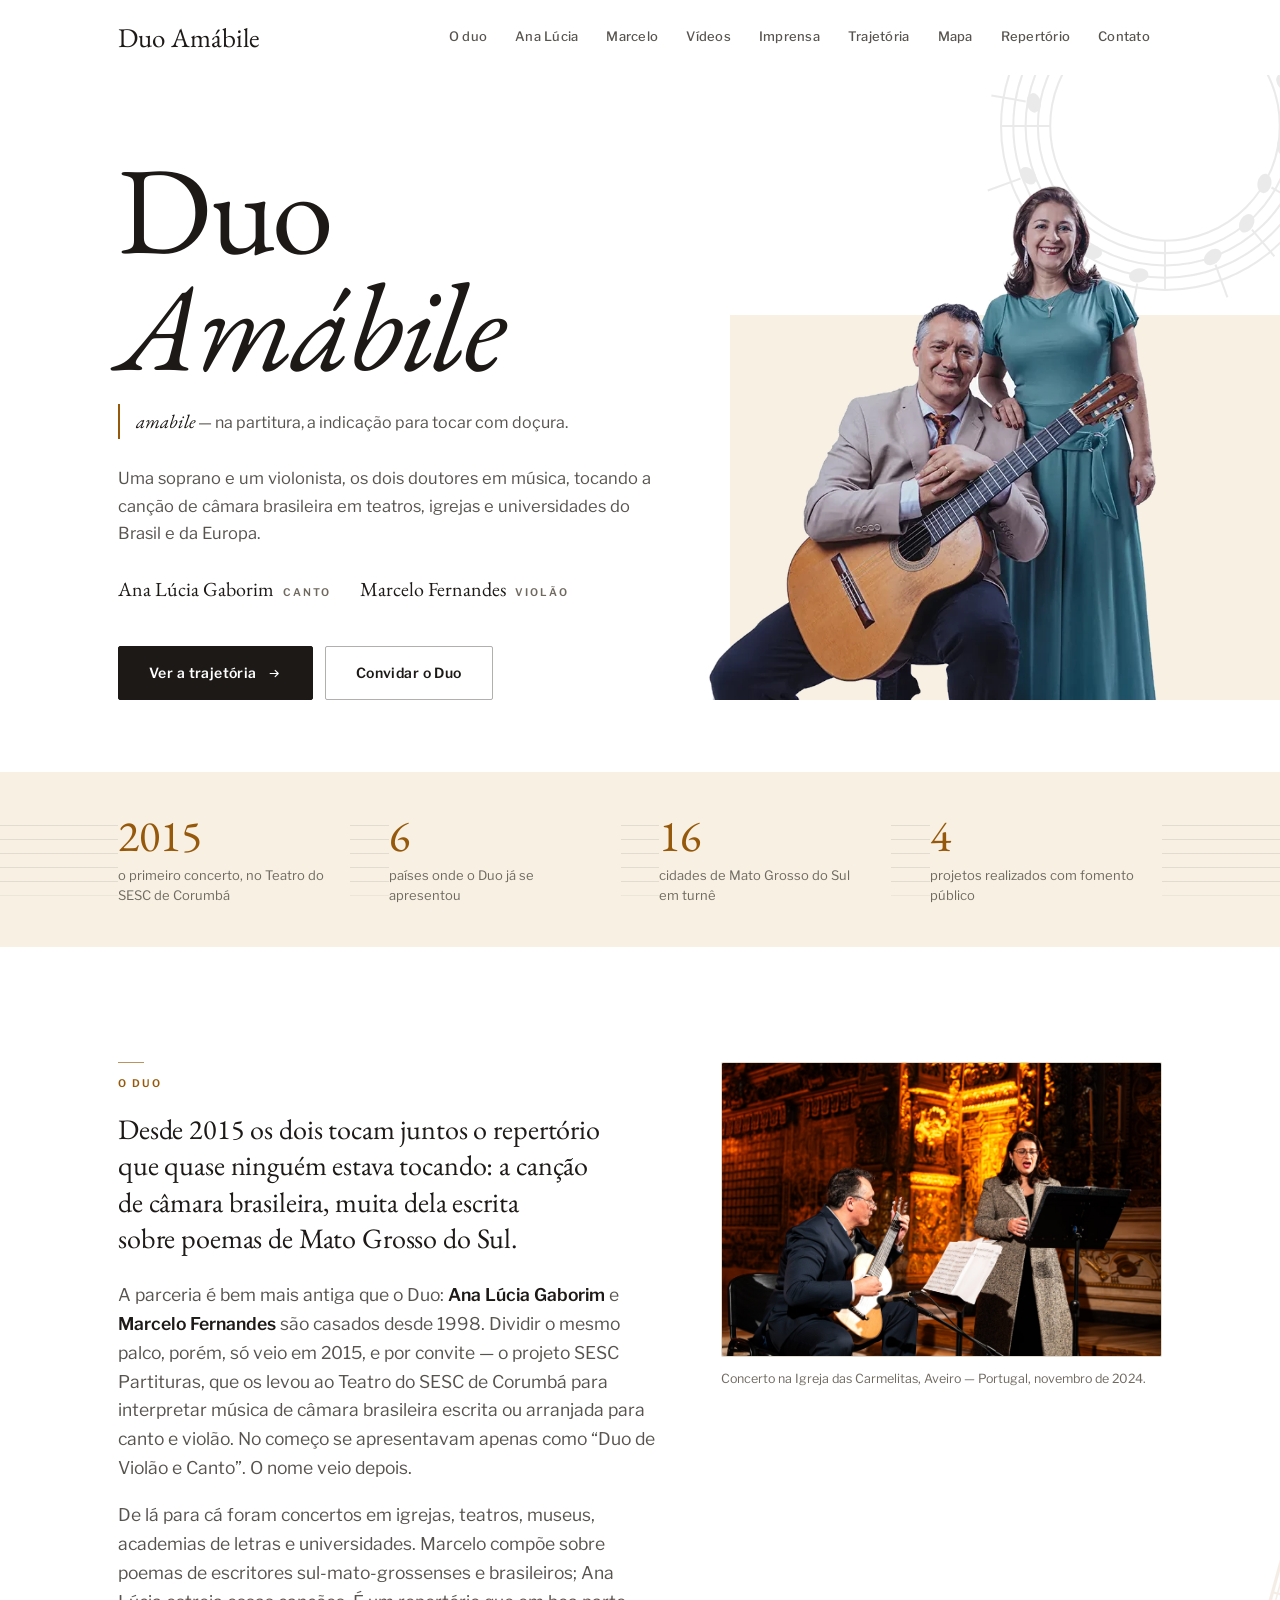
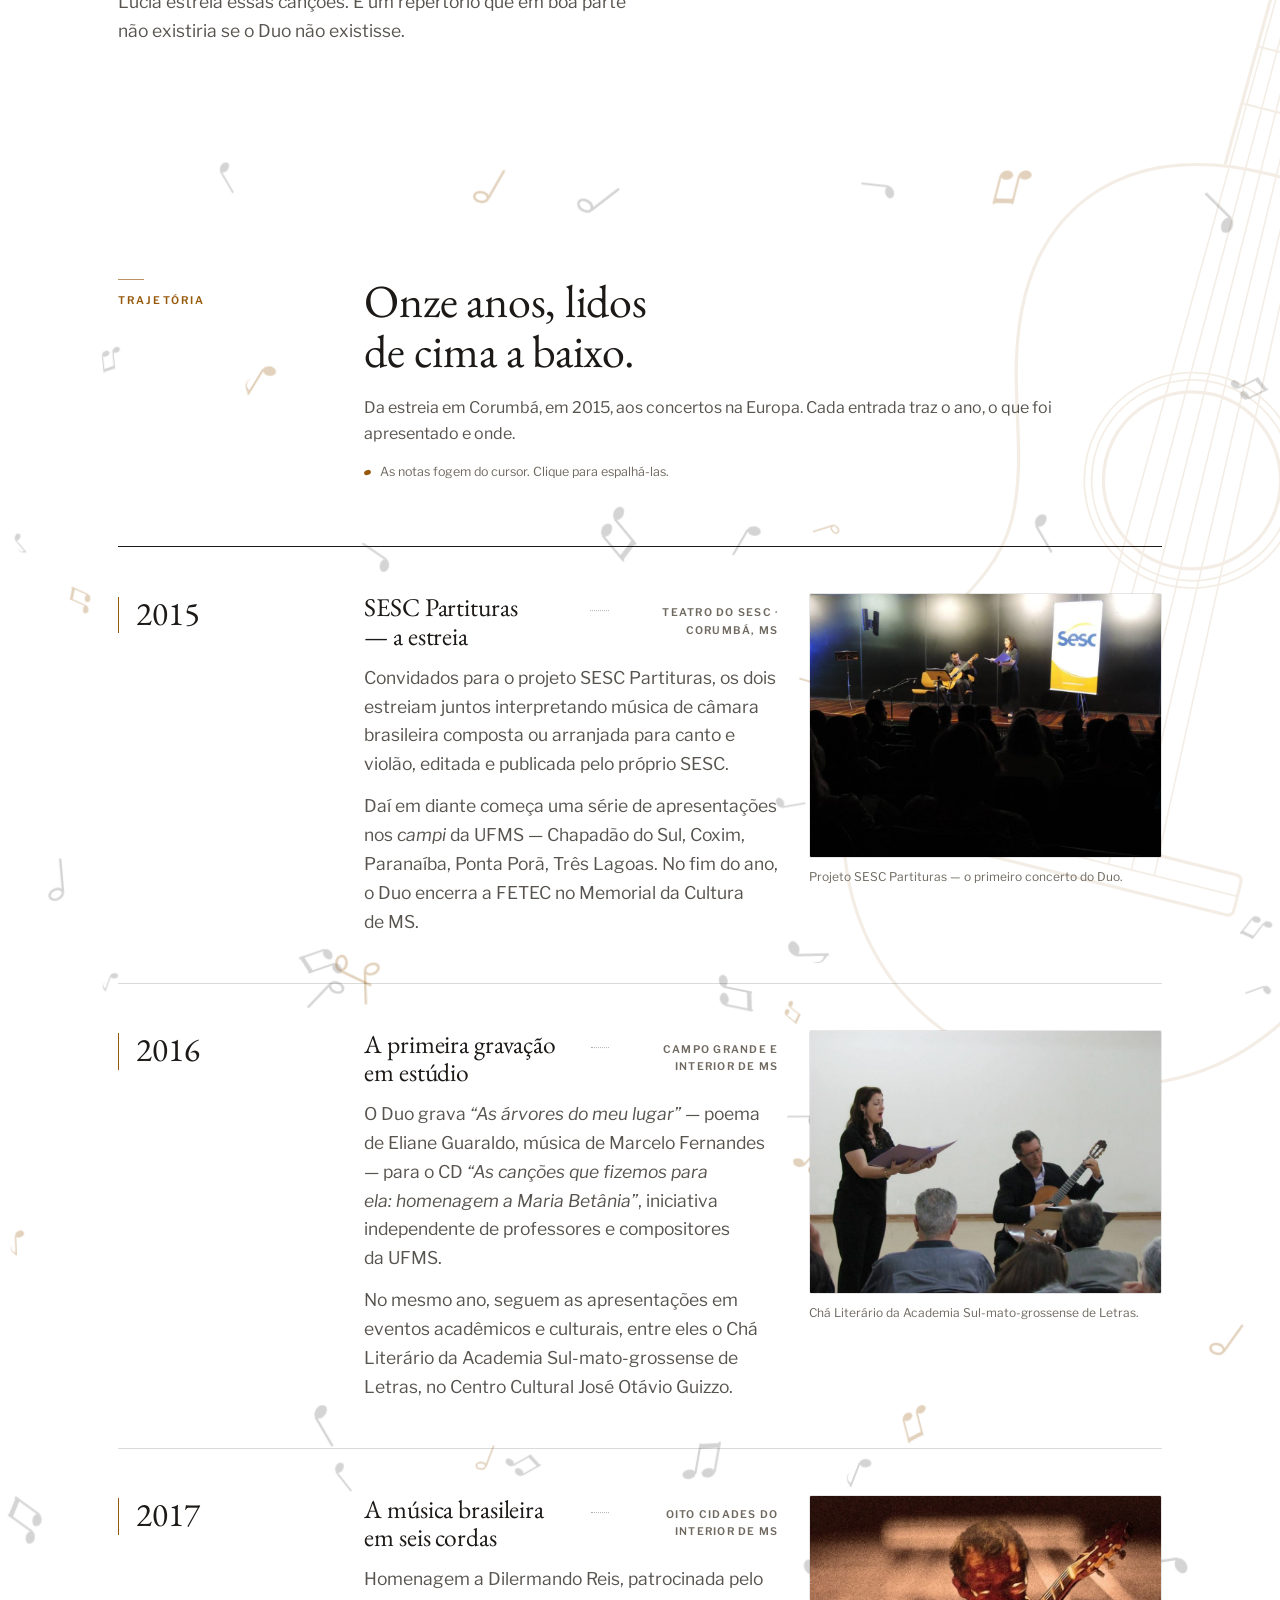
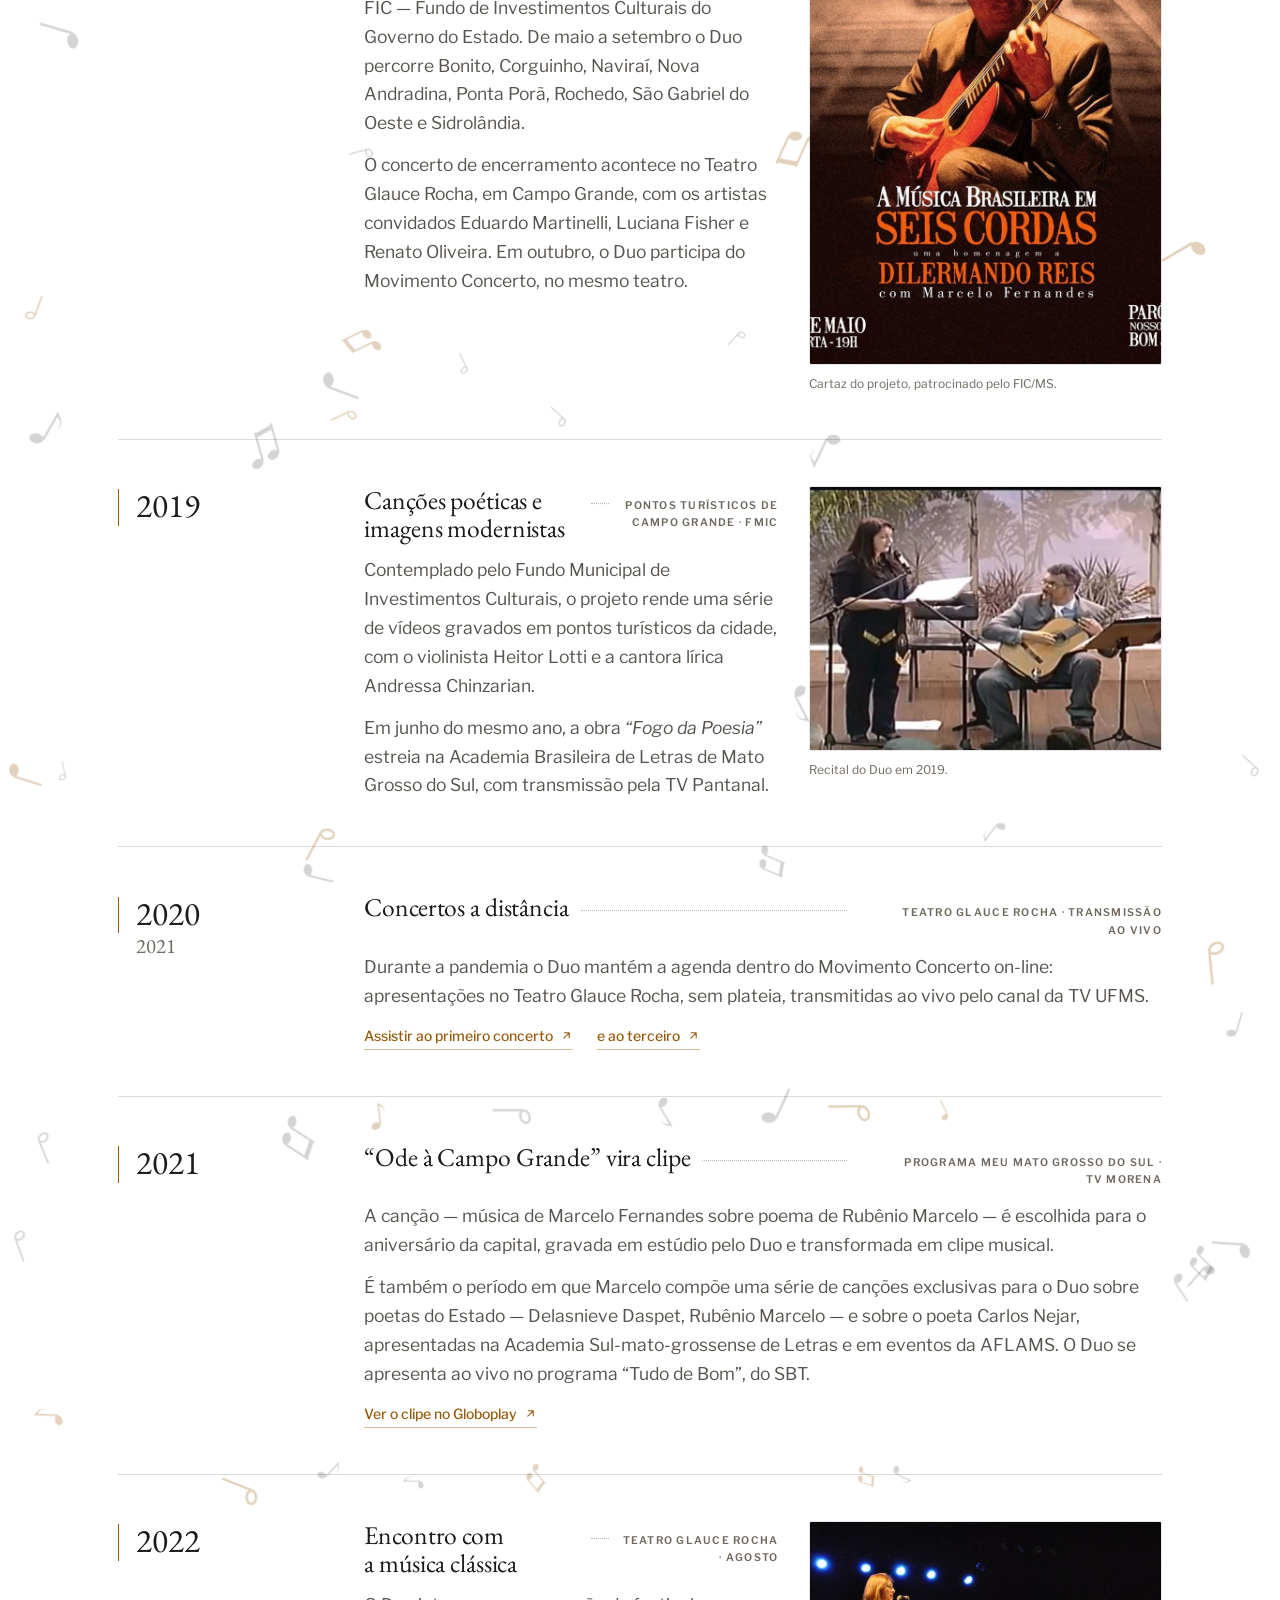
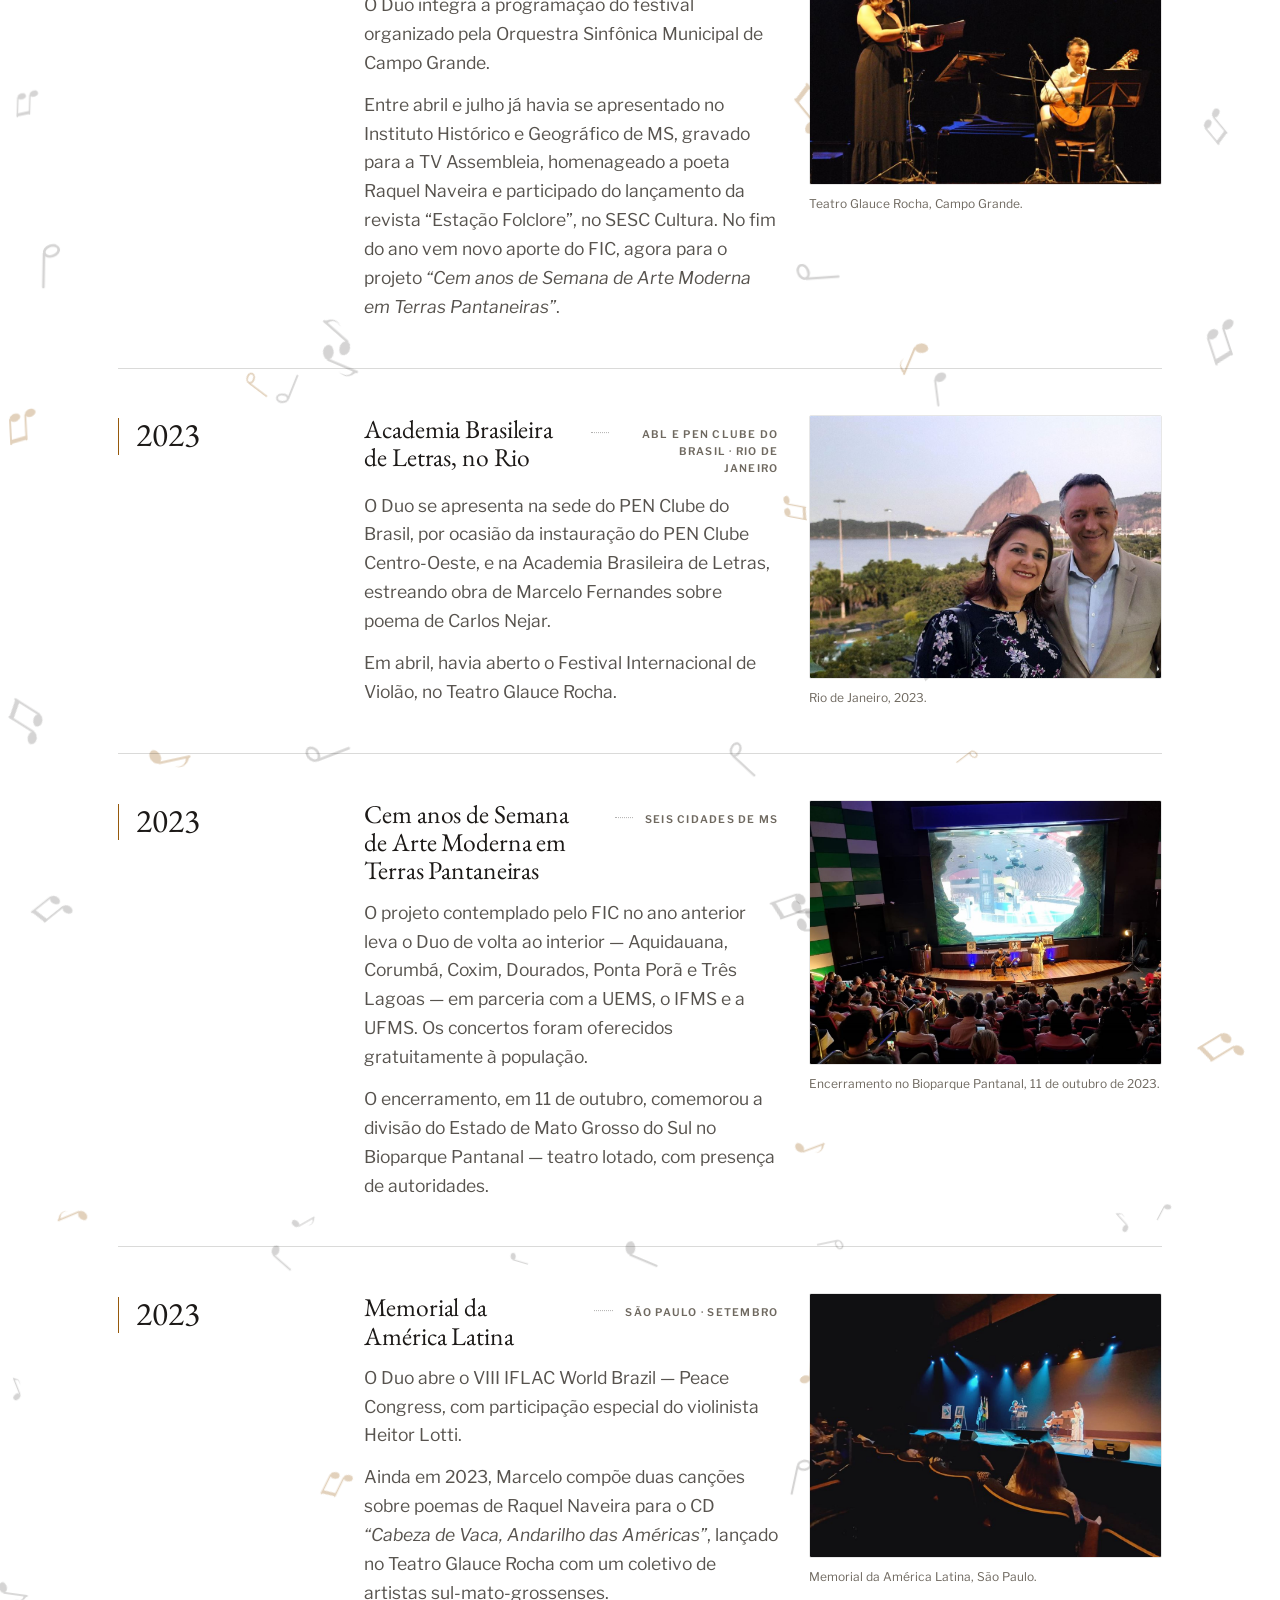
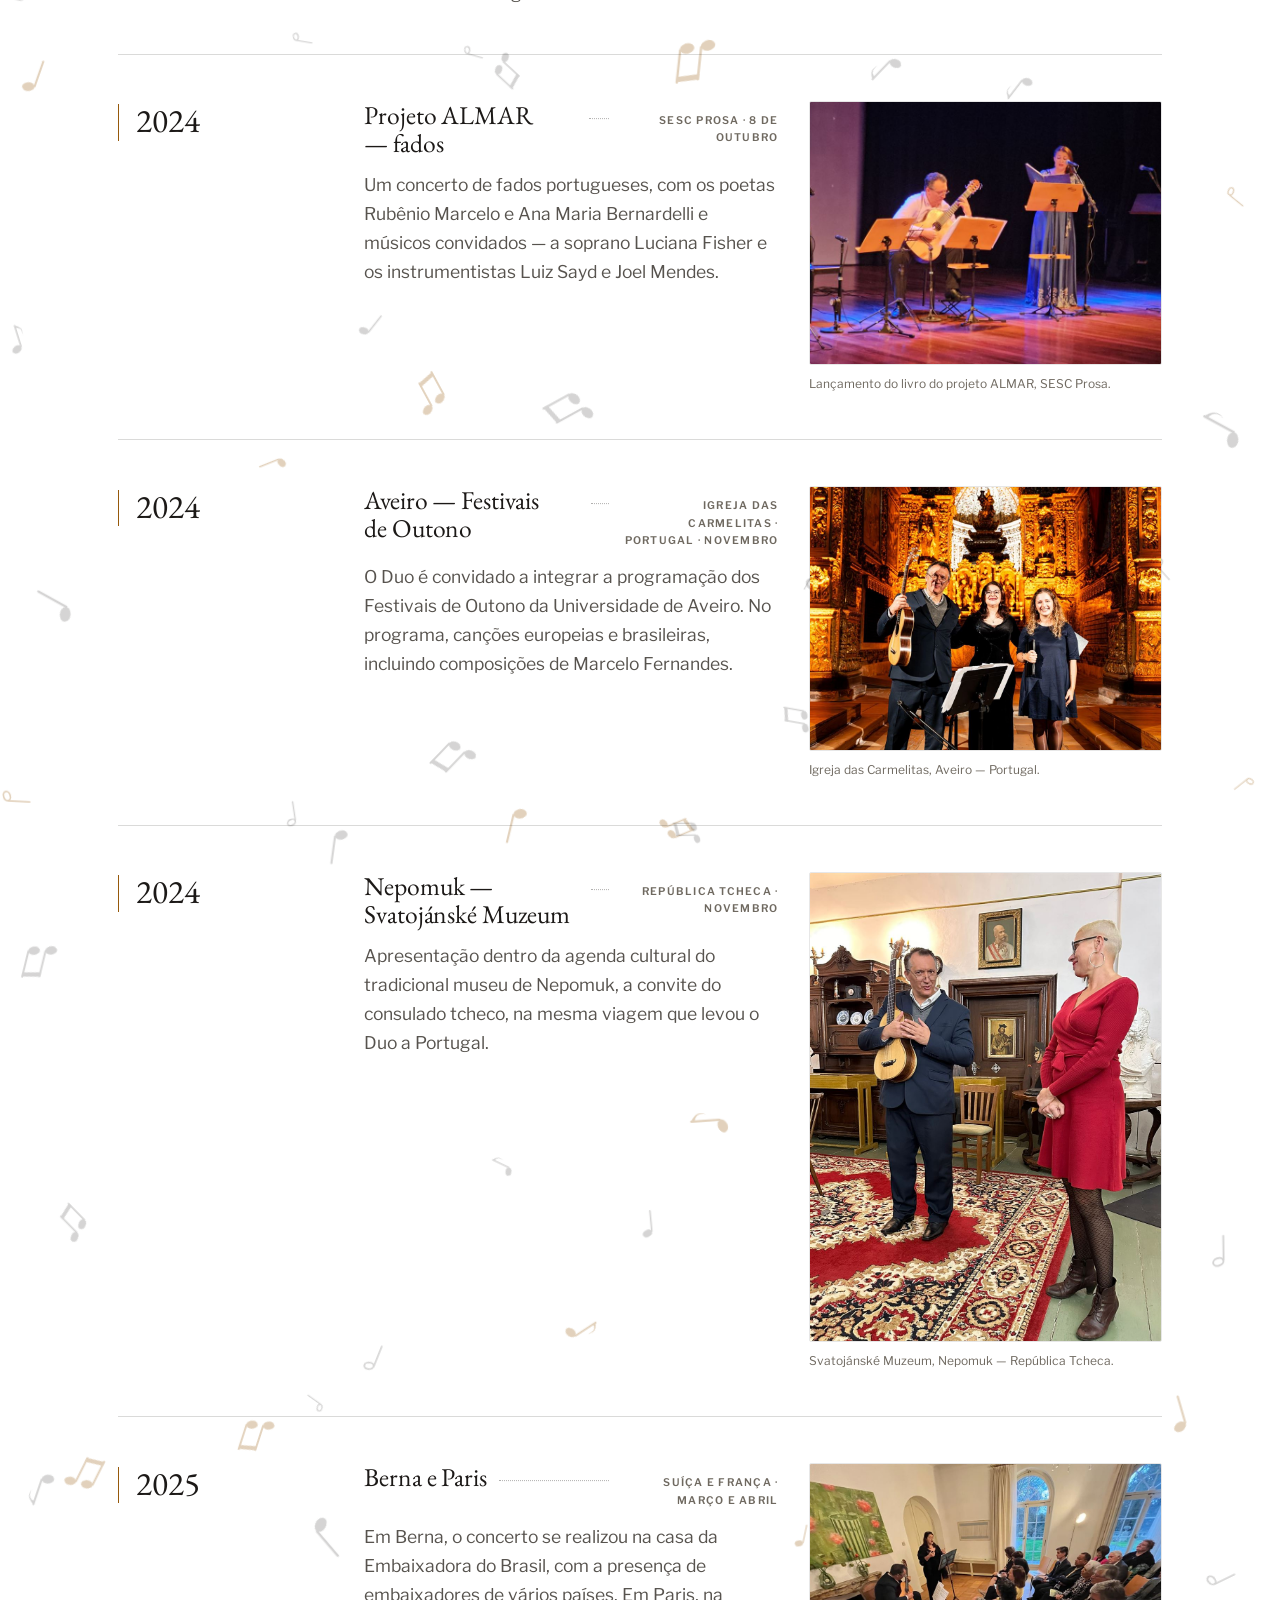
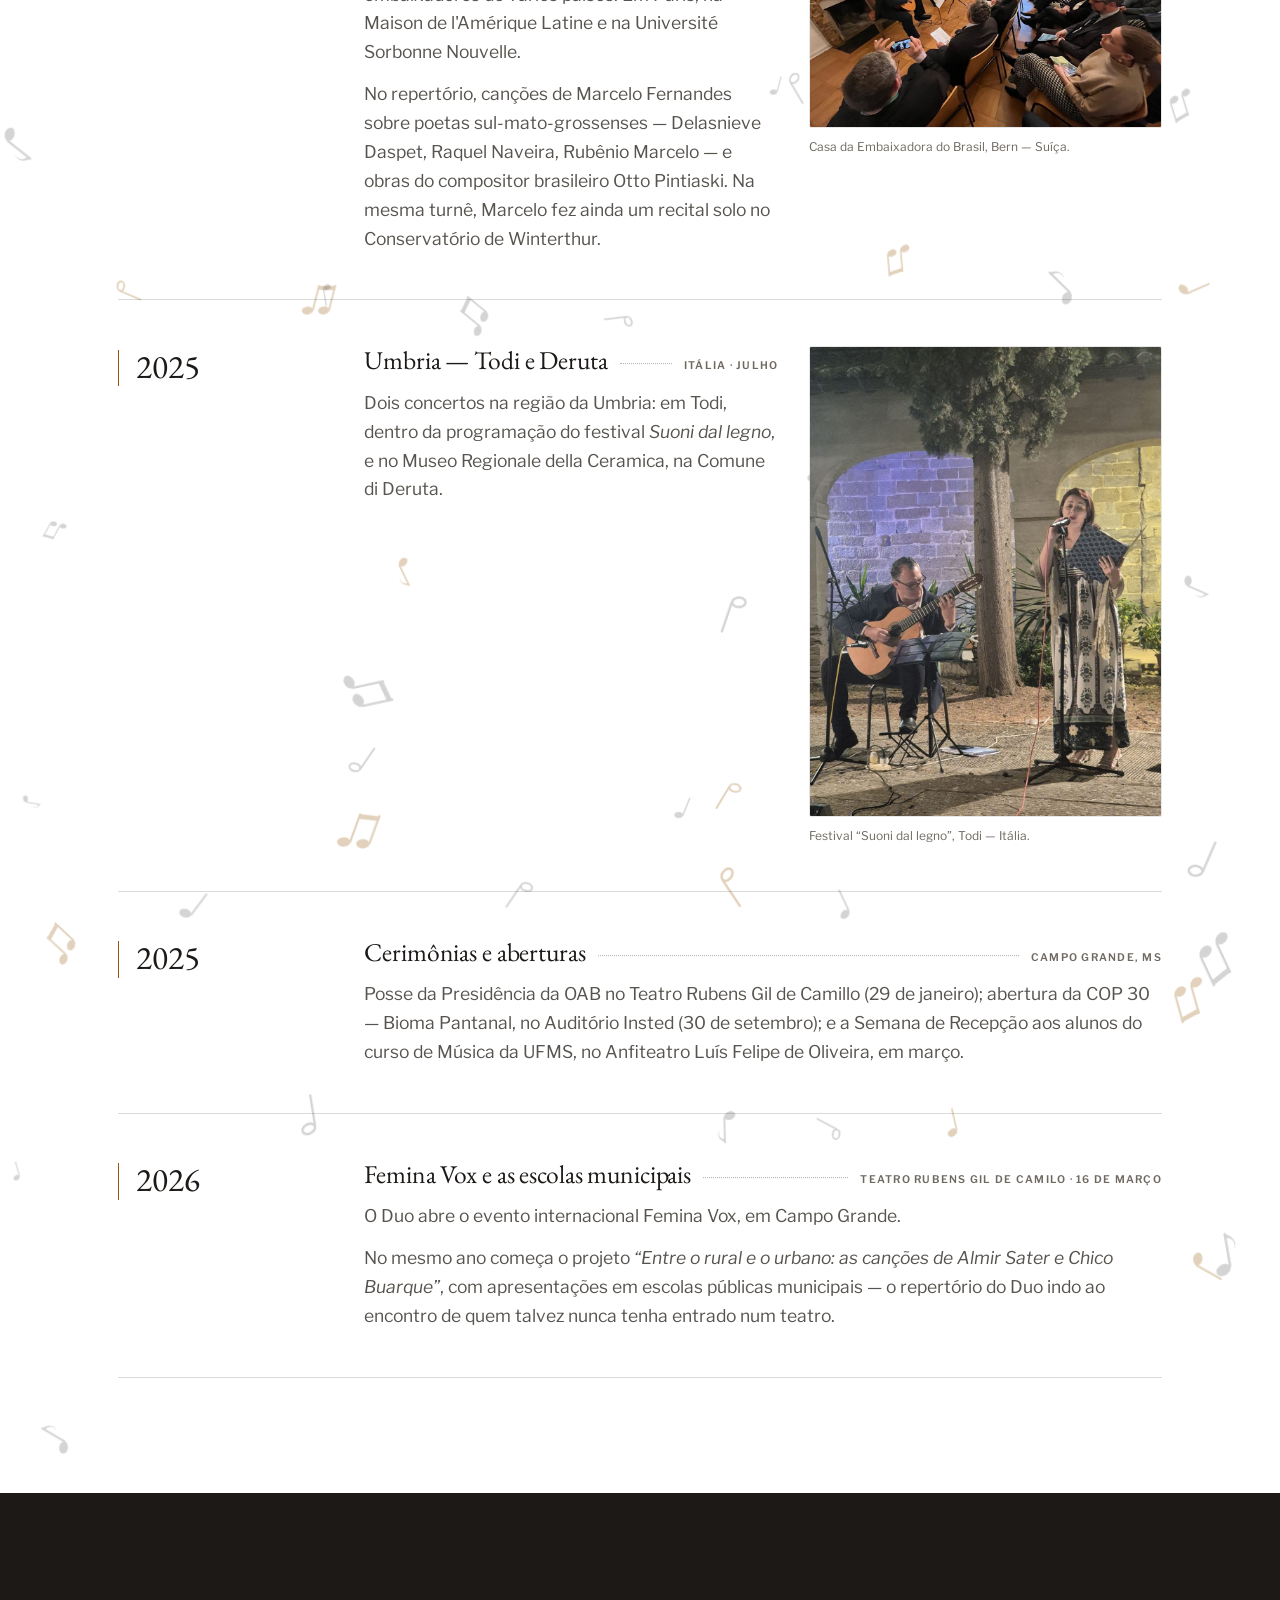
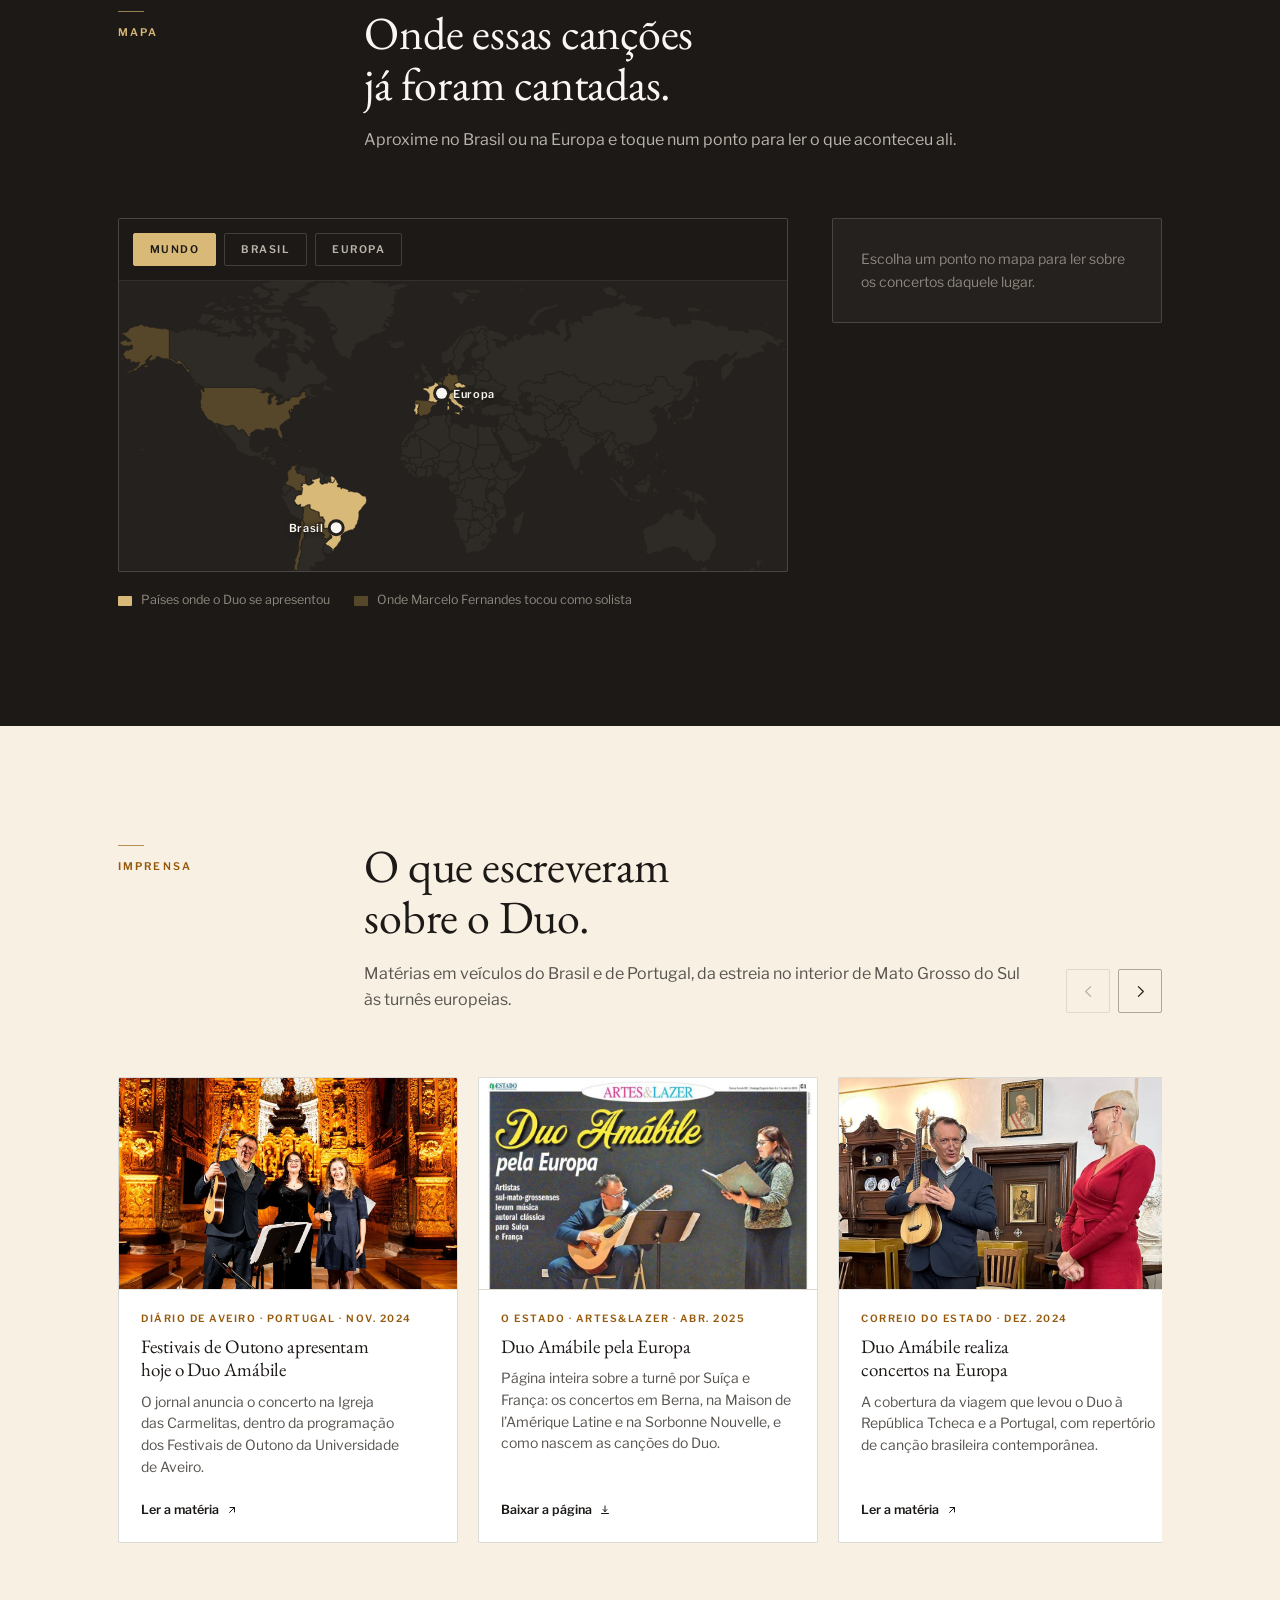
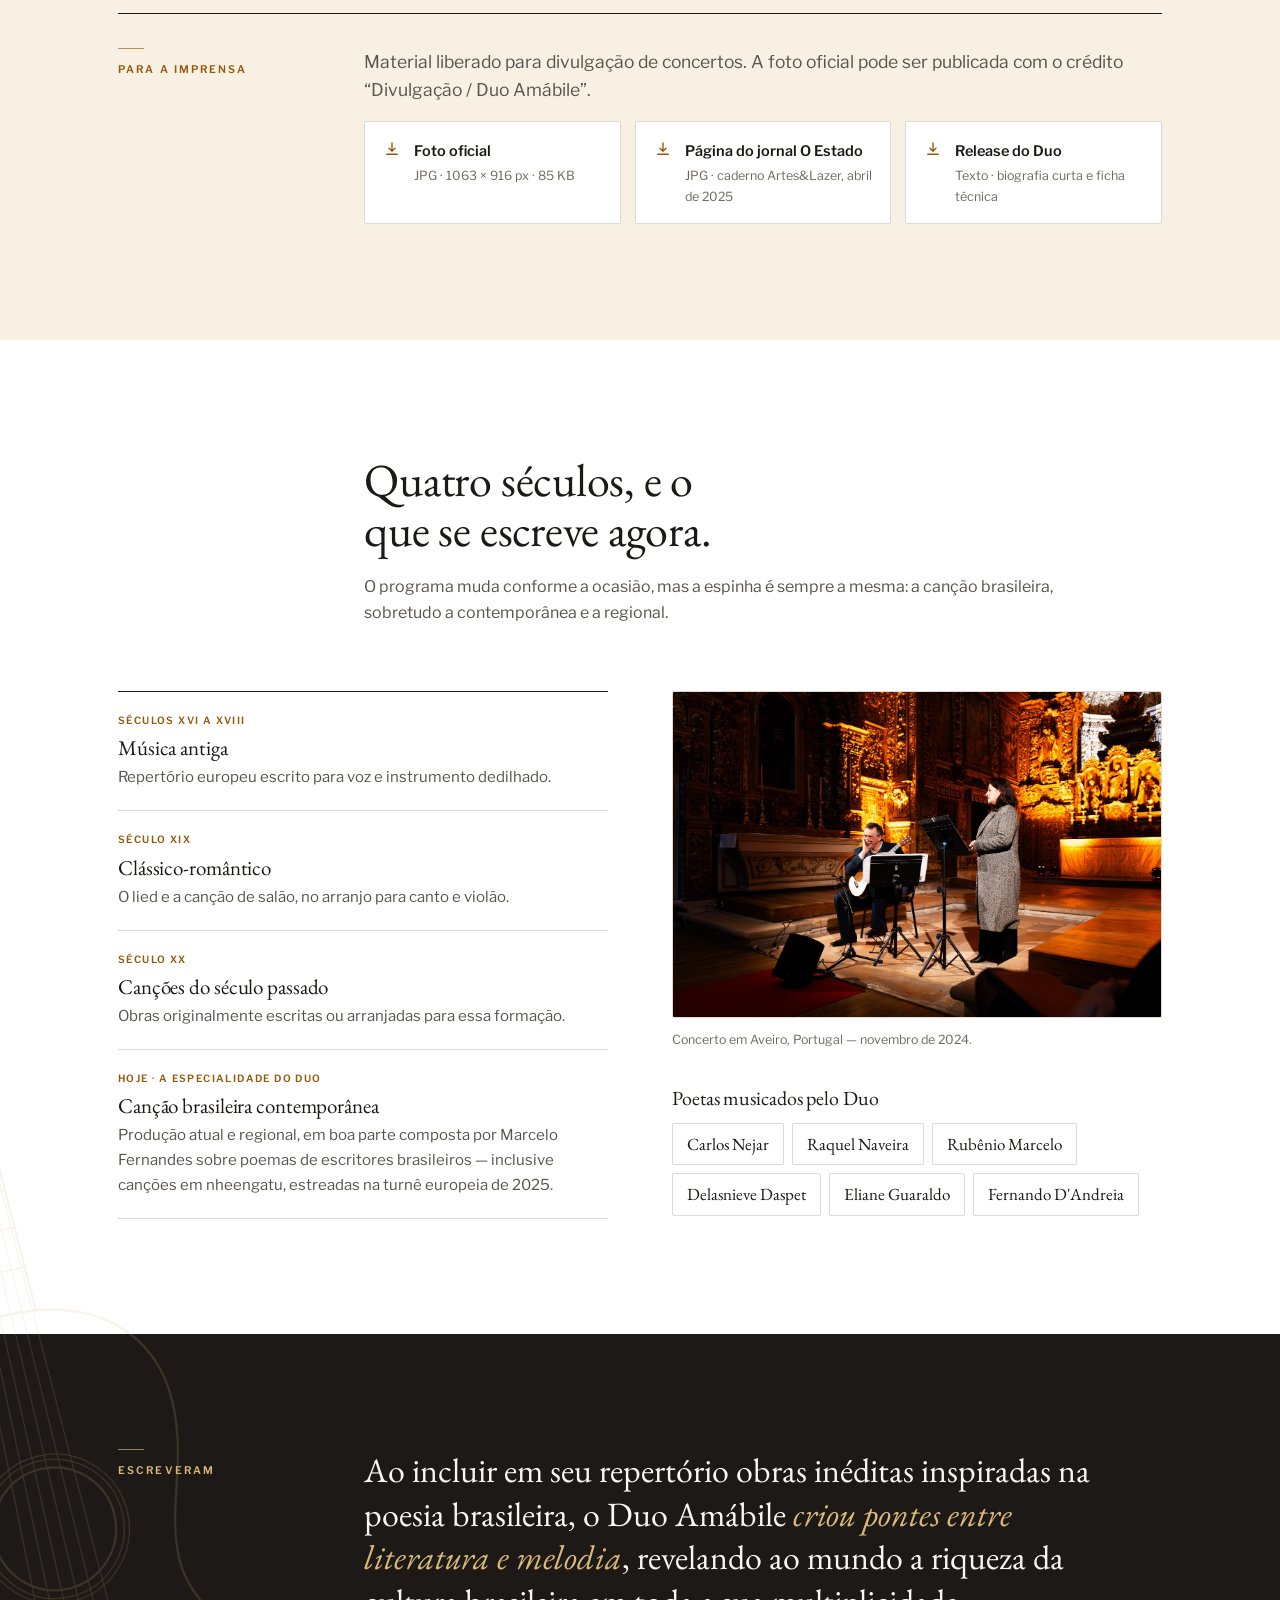
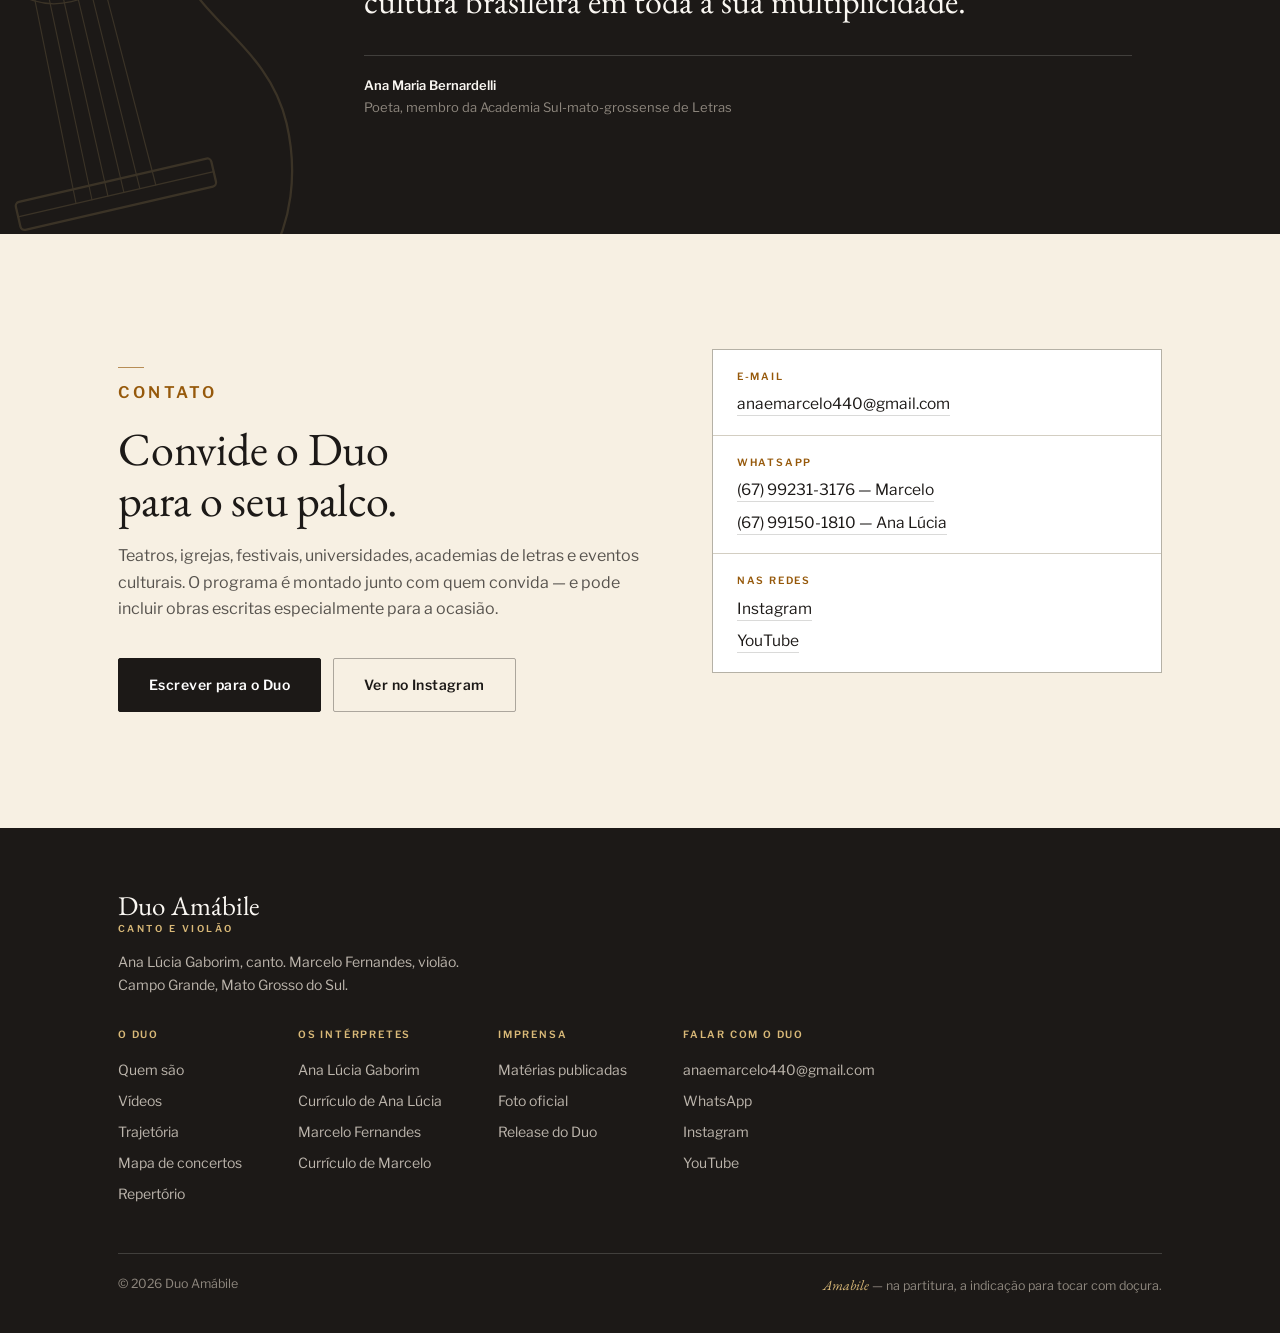
==== commit 1dcfe366: "Notas por toda a trajetória, no celular também, desviando do texto As notas estavam presas ao campo " ====
--- a/index.html
+++ b/index.html
@@ -19,7 +19,7 @@
 <link rel="preconnect" href="https://fonts.googleapis.com">
 <link rel="preconnect" href="https://fonts.gstatic.com" crossorigin>
 <link href="https://fonts.googleapis.com/css2?family=EB+Garamond:ital,wght@0,400..600;1,400..600&family=Libre+Franklin:ital,wght@0,300..700;1,400..600&display=swap" rel="stylesheet">
-<link rel="stylesheet" href="css/style.css?v=5">
+<link rel="stylesheet" href="css/style.css?v=6">
 </head>
 <body>
 
--- a/css/style.css
+++ b/css/style.css
@@ -1060,27 +1060,22 @@
    a garantia de que nada disso atrapalha quem lê.
    -------------------------------------------------------------------------- */
 
-/* A camada acompanha a tela em vez de cobrir a seção inteira. A trajetória
-   tem uns oito mil pixels de altura: espalhadas por tudo, sobraria menos de
-   uma nota por tela. Presas ao campo de visão, elas vagam sempre em volta de
-   quem está lendo.
-
-   O `margin-bottom` negativo cancela a altura da camada, para que ela não
-   empurre o conteúdo da seção para baixo. */
+/* A camada cobre a seção inteira: as notas ficam espalhadas pelos oito mil
+   pixels da trajetória, e não presas ao campo de visão. Só as que estão
+   perto da tela são calculadas — ver o bloco 7 do js/main.js. */
 .notas{
-  position:sticky; top:0; z-index:0;
-  height:100vh; margin-bottom:-100vh;
+  position:absolute; inset:0; z-index:0;
   overflow:hidden; pointer-events:none;
 }
-/* A opacidade é baixa de propósito: elas passam por cima do texto corrido da
-   trajetória, e precisam ser vistas sem disputar a leitura. */
+/* A opacidade é baixa de propósito: mesmo desviando dos blocos de texto,
+   elas passam por cima de fotos e fios. */
 .nota{
   position:absolute; left:0; top:0;
-  color:var(--tinta); opacity:.17;
+  color:var(--tinta); opacity:.19;
   will-change:transform;
 }
 /* uma em cada três sai dourada, para a nuvem não ficar chapada */
-.nota:nth-child(3n){ color:var(--acento); opacity:.26; }
+.nota:nth-child(3n){ color:var(--acento); opacity:.28; }
 .nota svg{ display:block; width:100%; height:auto; }
 .nota .cheia{ stroke:none; }
 
@@ -1094,16 +1089,13 @@
   background:var(--acento); transform:rotate(-20deg); flex:0 0 auto;
 }
 
-/* Sem cursor não há brincadeira: no celular as notas só atrapalhariam a
-   leitura de uma seção que já é longa. */
-@media (hover:none),(max-width:760px){
-  .notas{ display:none; }
-  .cab__dica{ display:none; }
-}
+/* No celular vale o toque no lugar do cursor: arrastar o dedo afasta as
+   notas, tocar espalha. Só quem pediu menos movimento fica sem elas. */
 @media (prefers-reduced-motion:reduce){
   .notas{ display:none; }
   .cab__dica{ display:none; }
 }
+
 
 /* ==========================================================================
    15. RÉGUA DE LEITURA
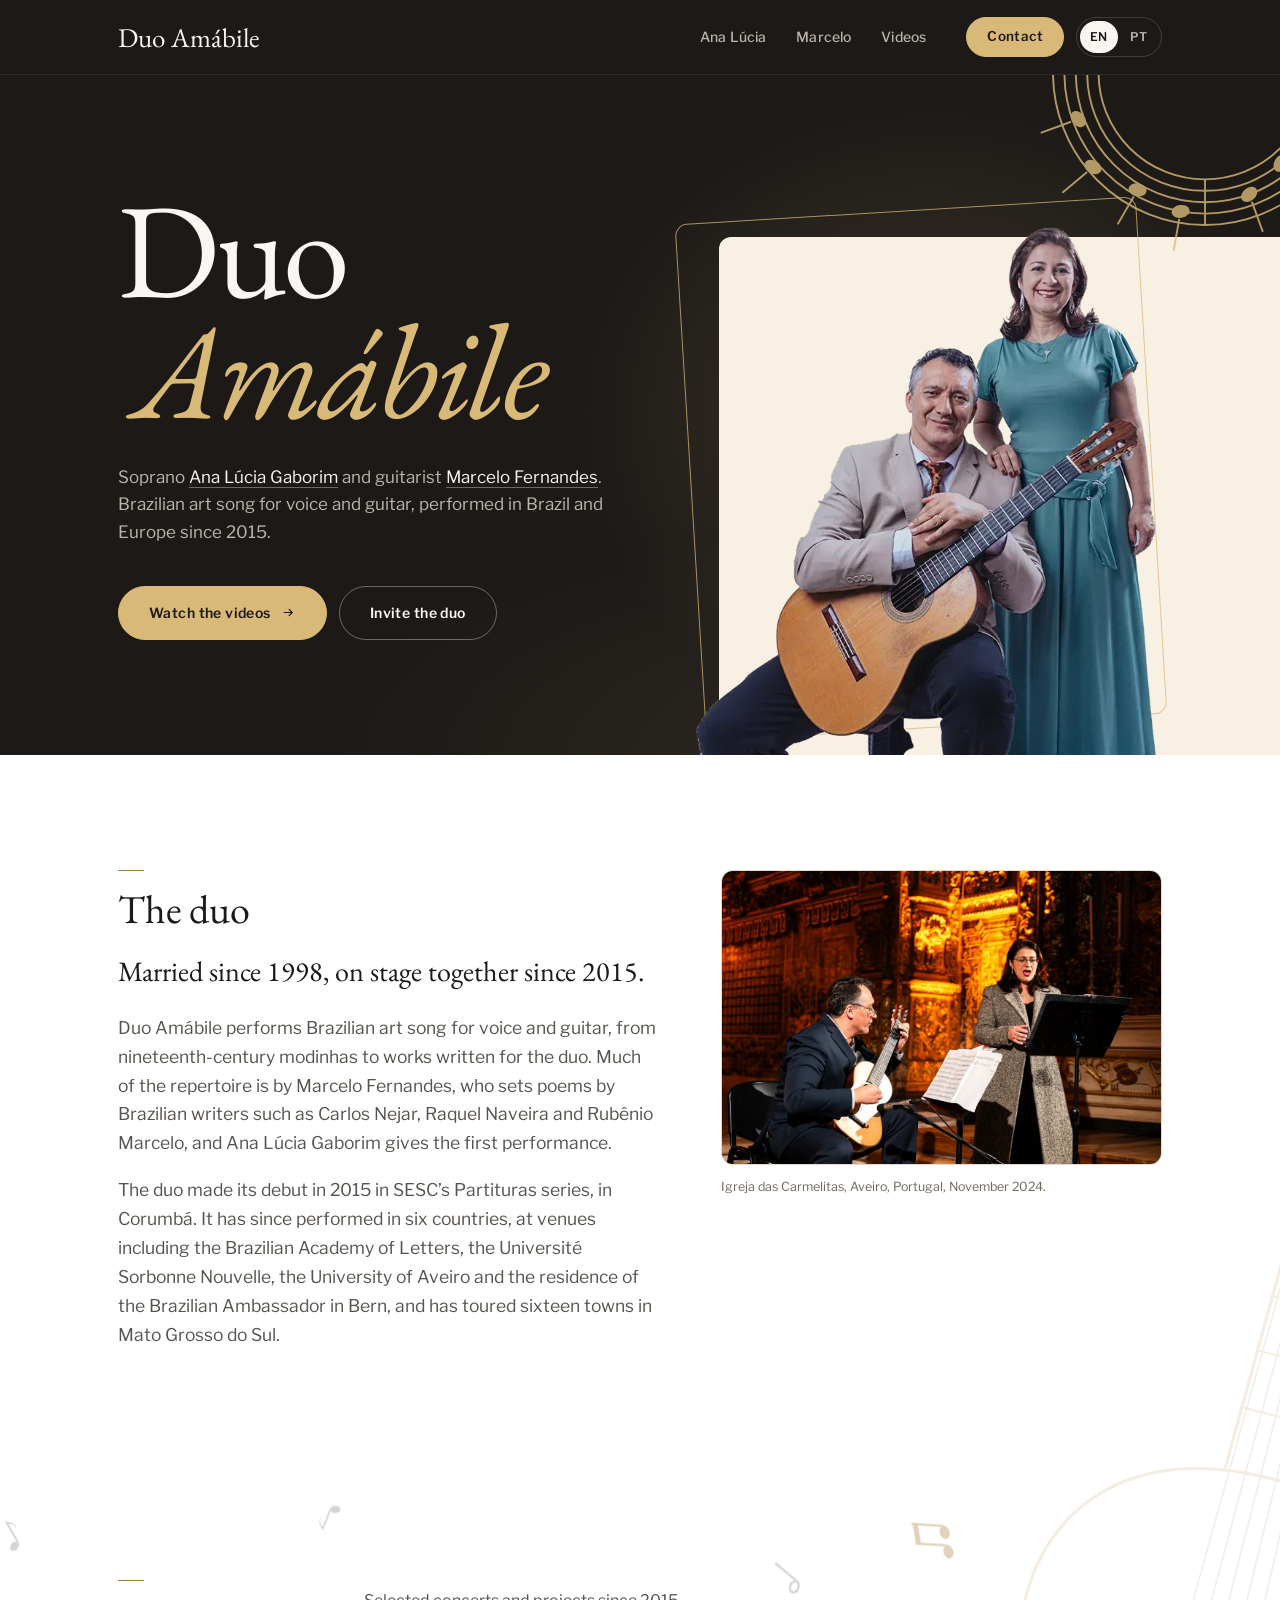
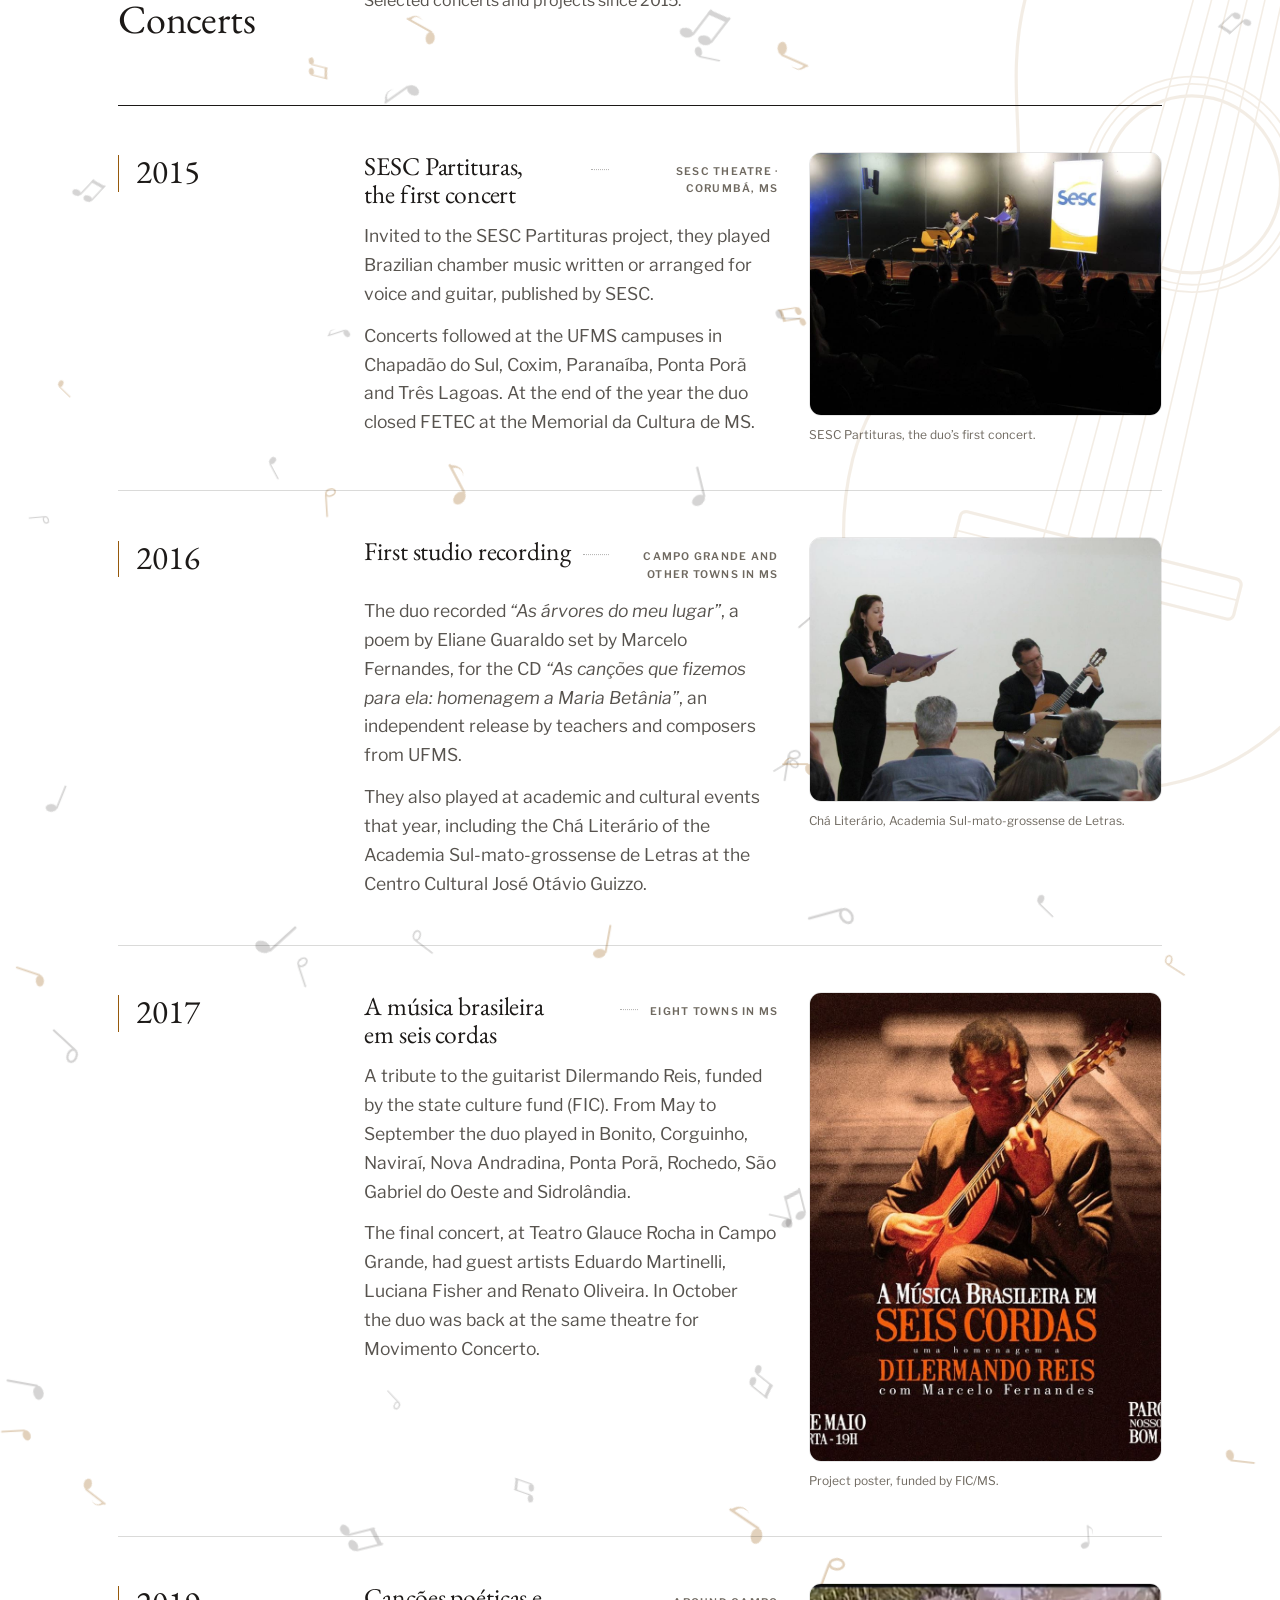
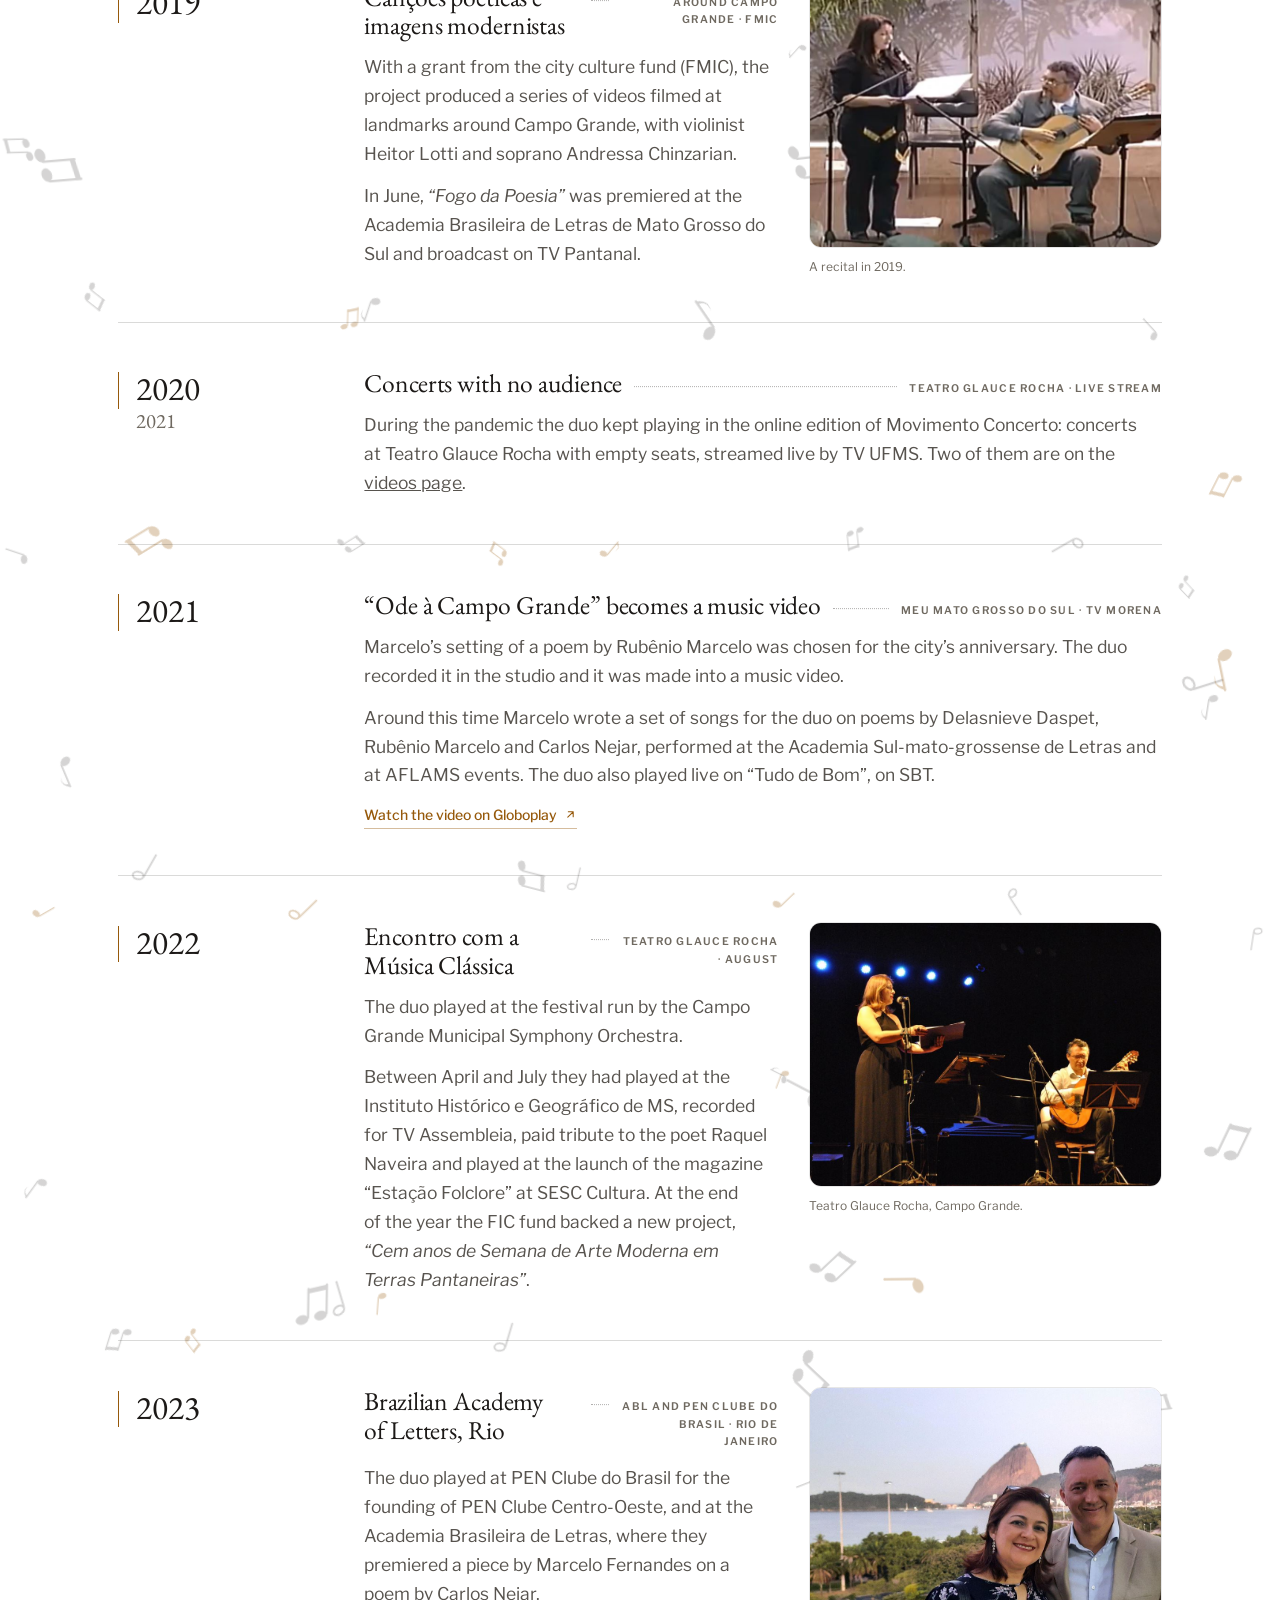
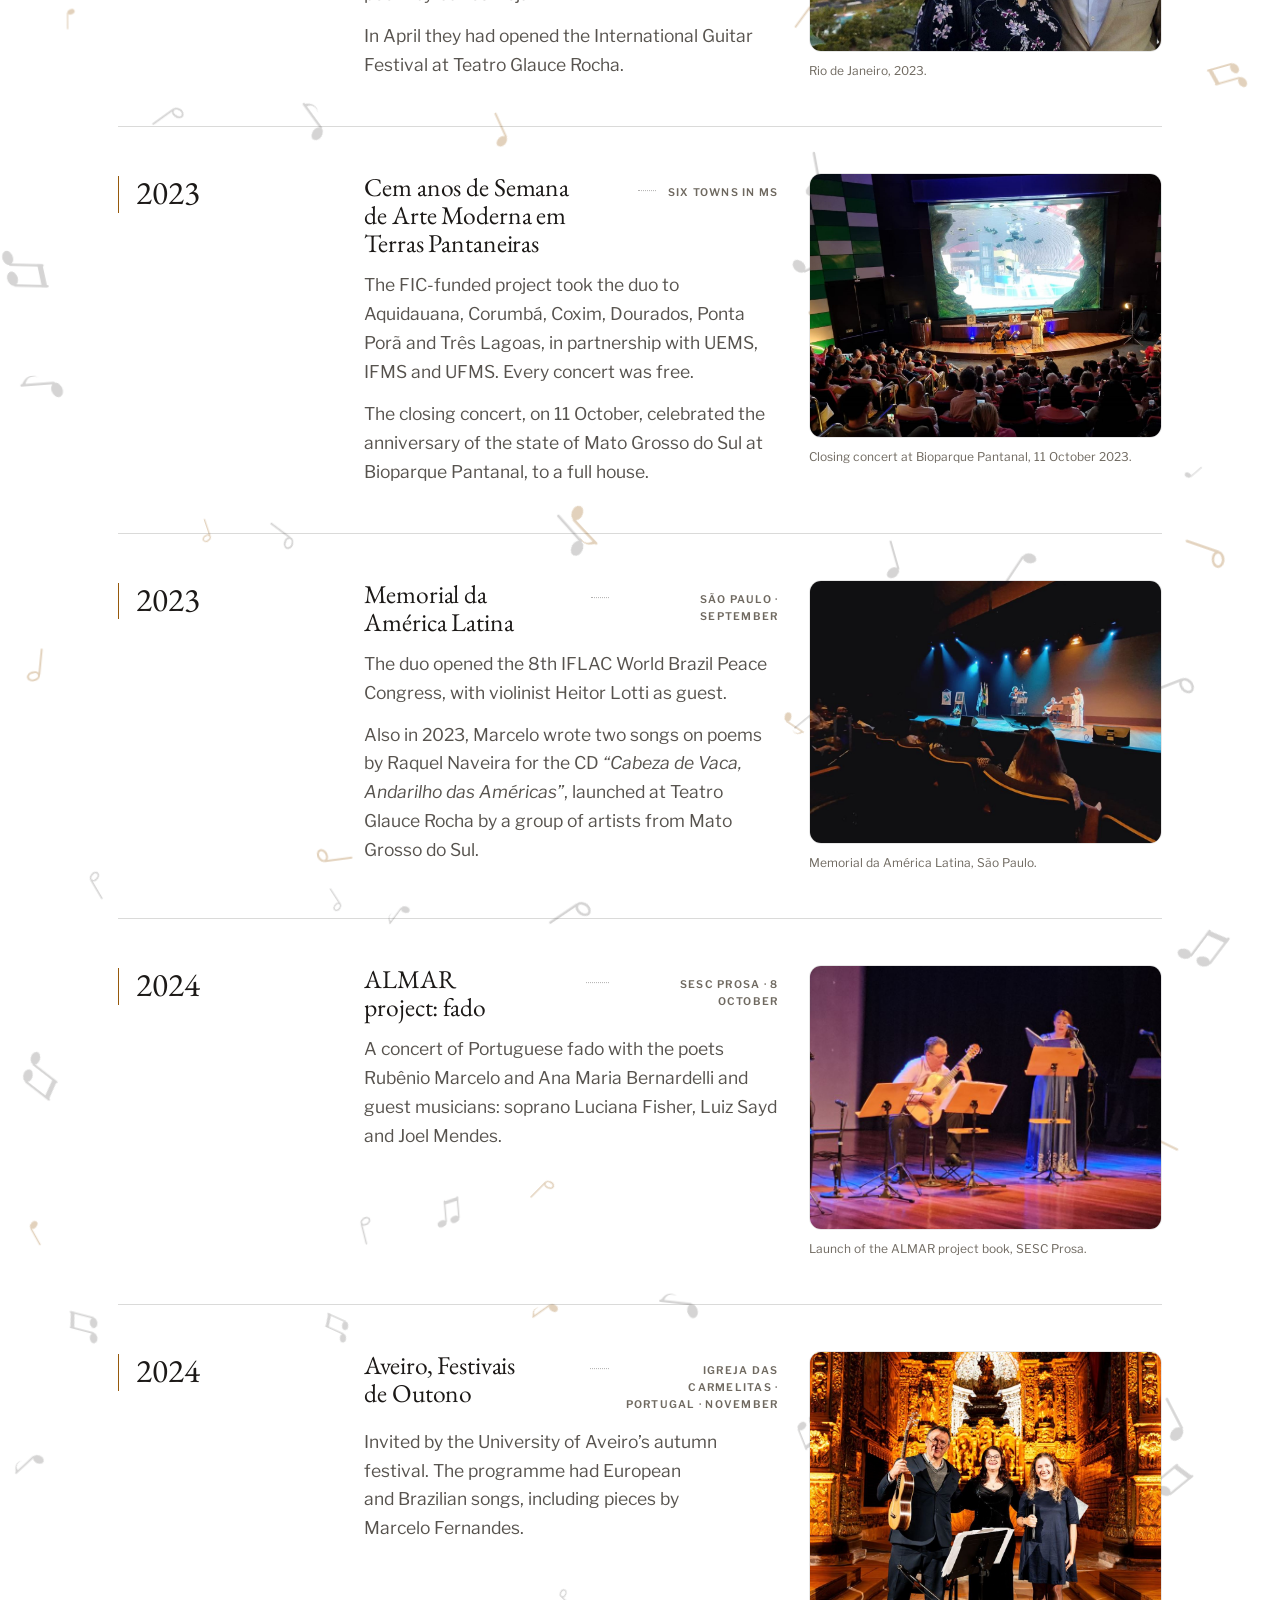
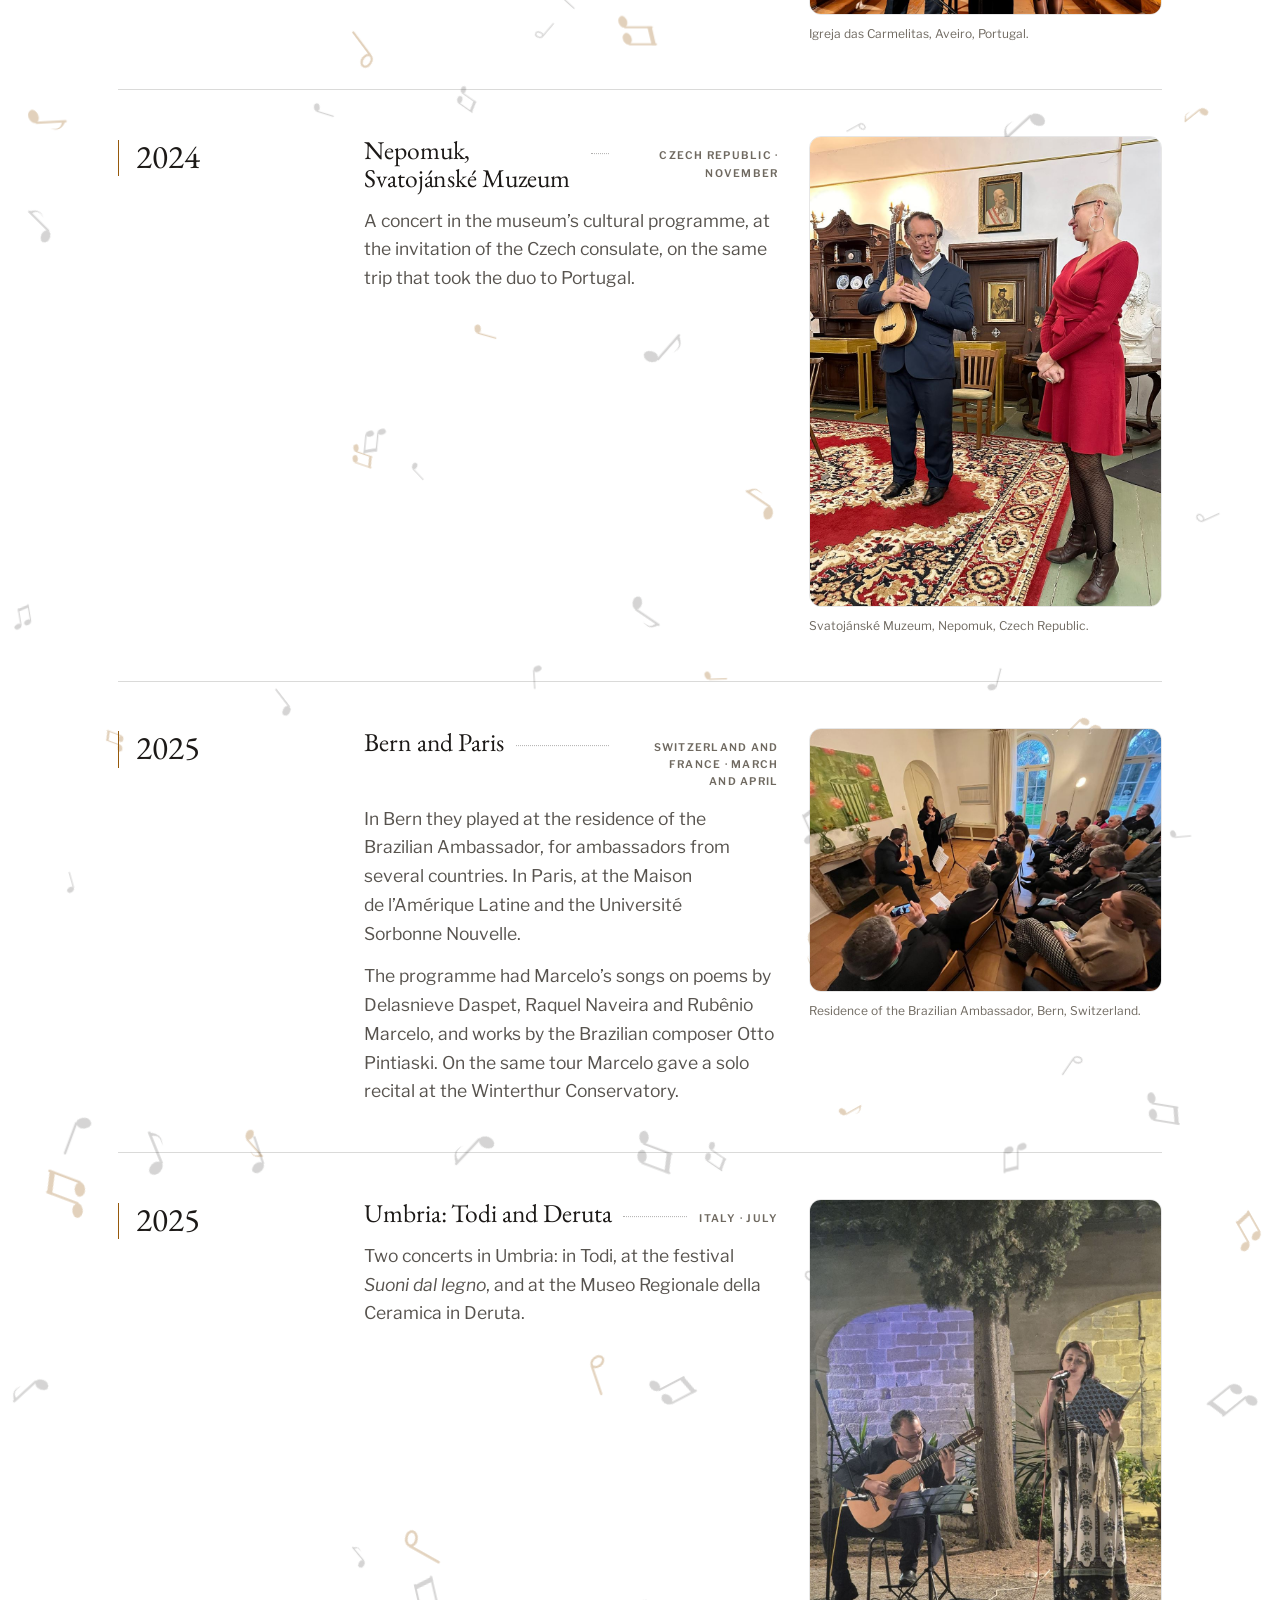
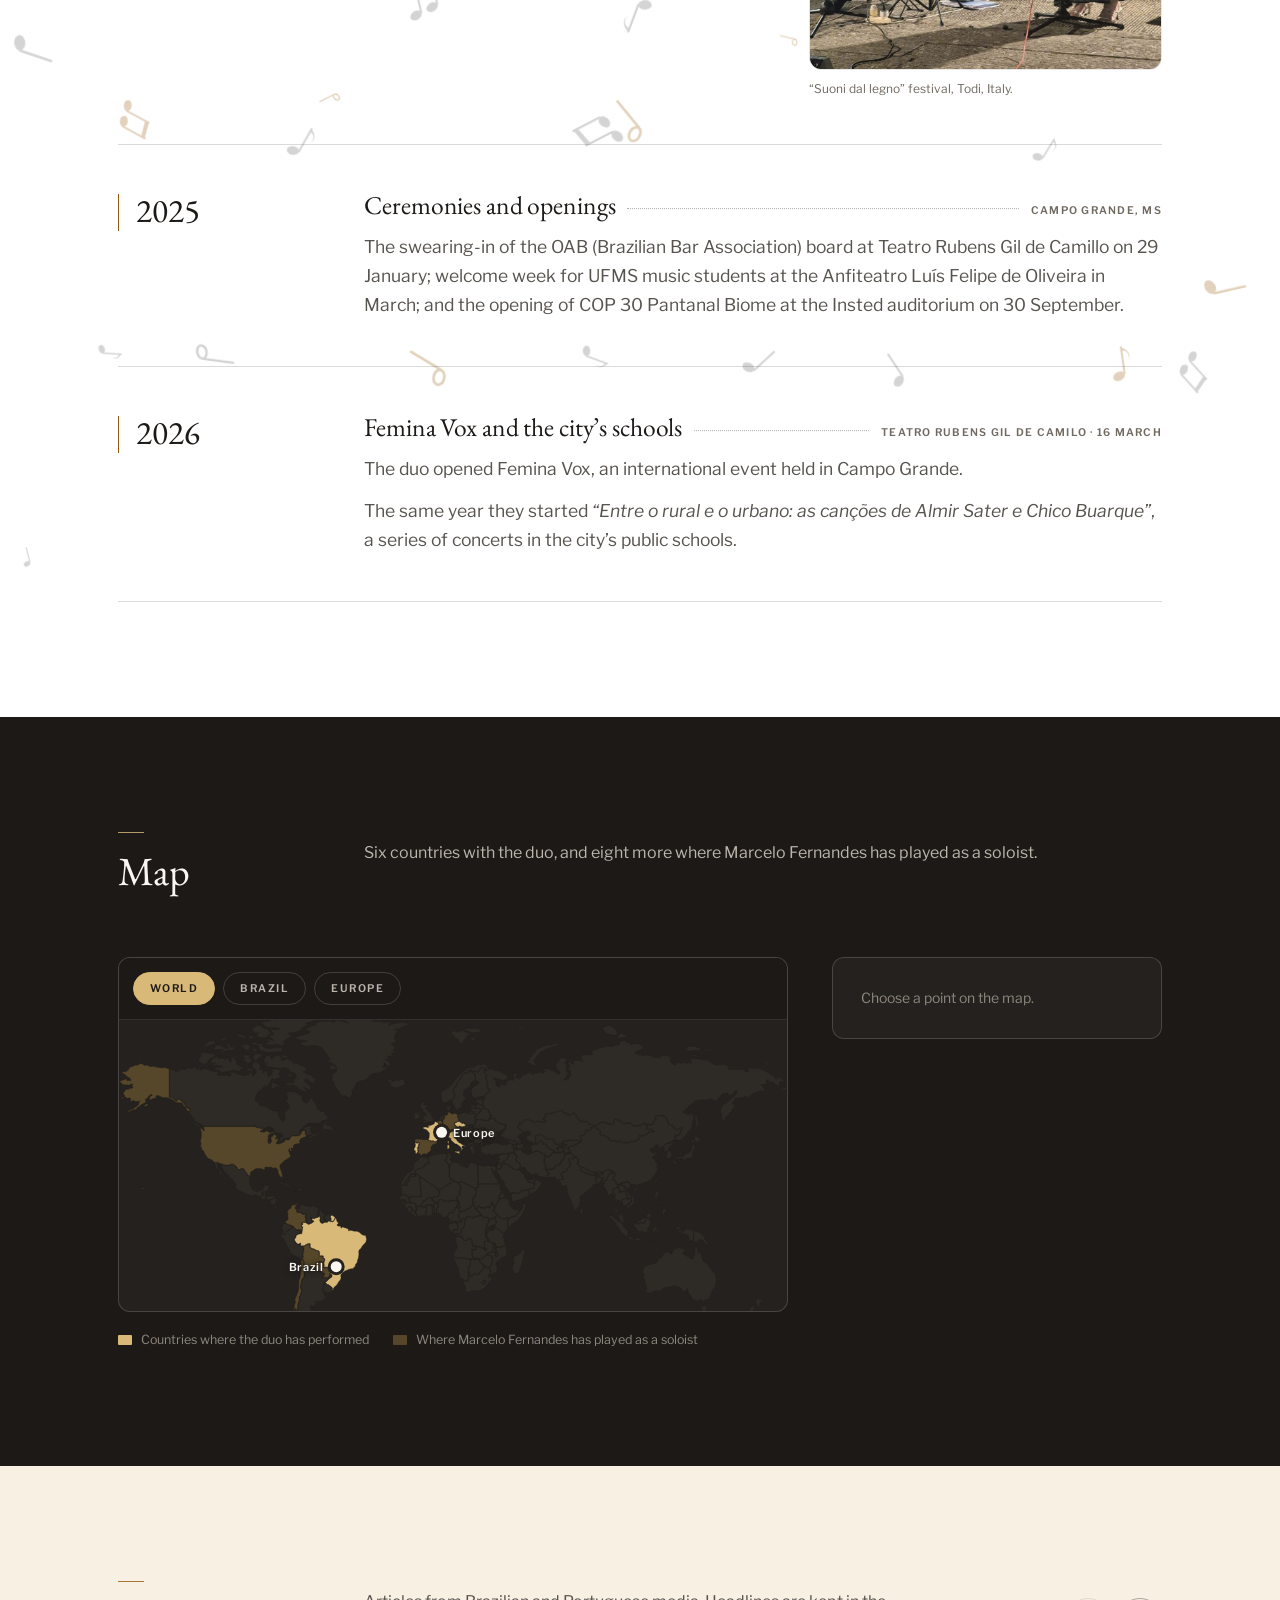
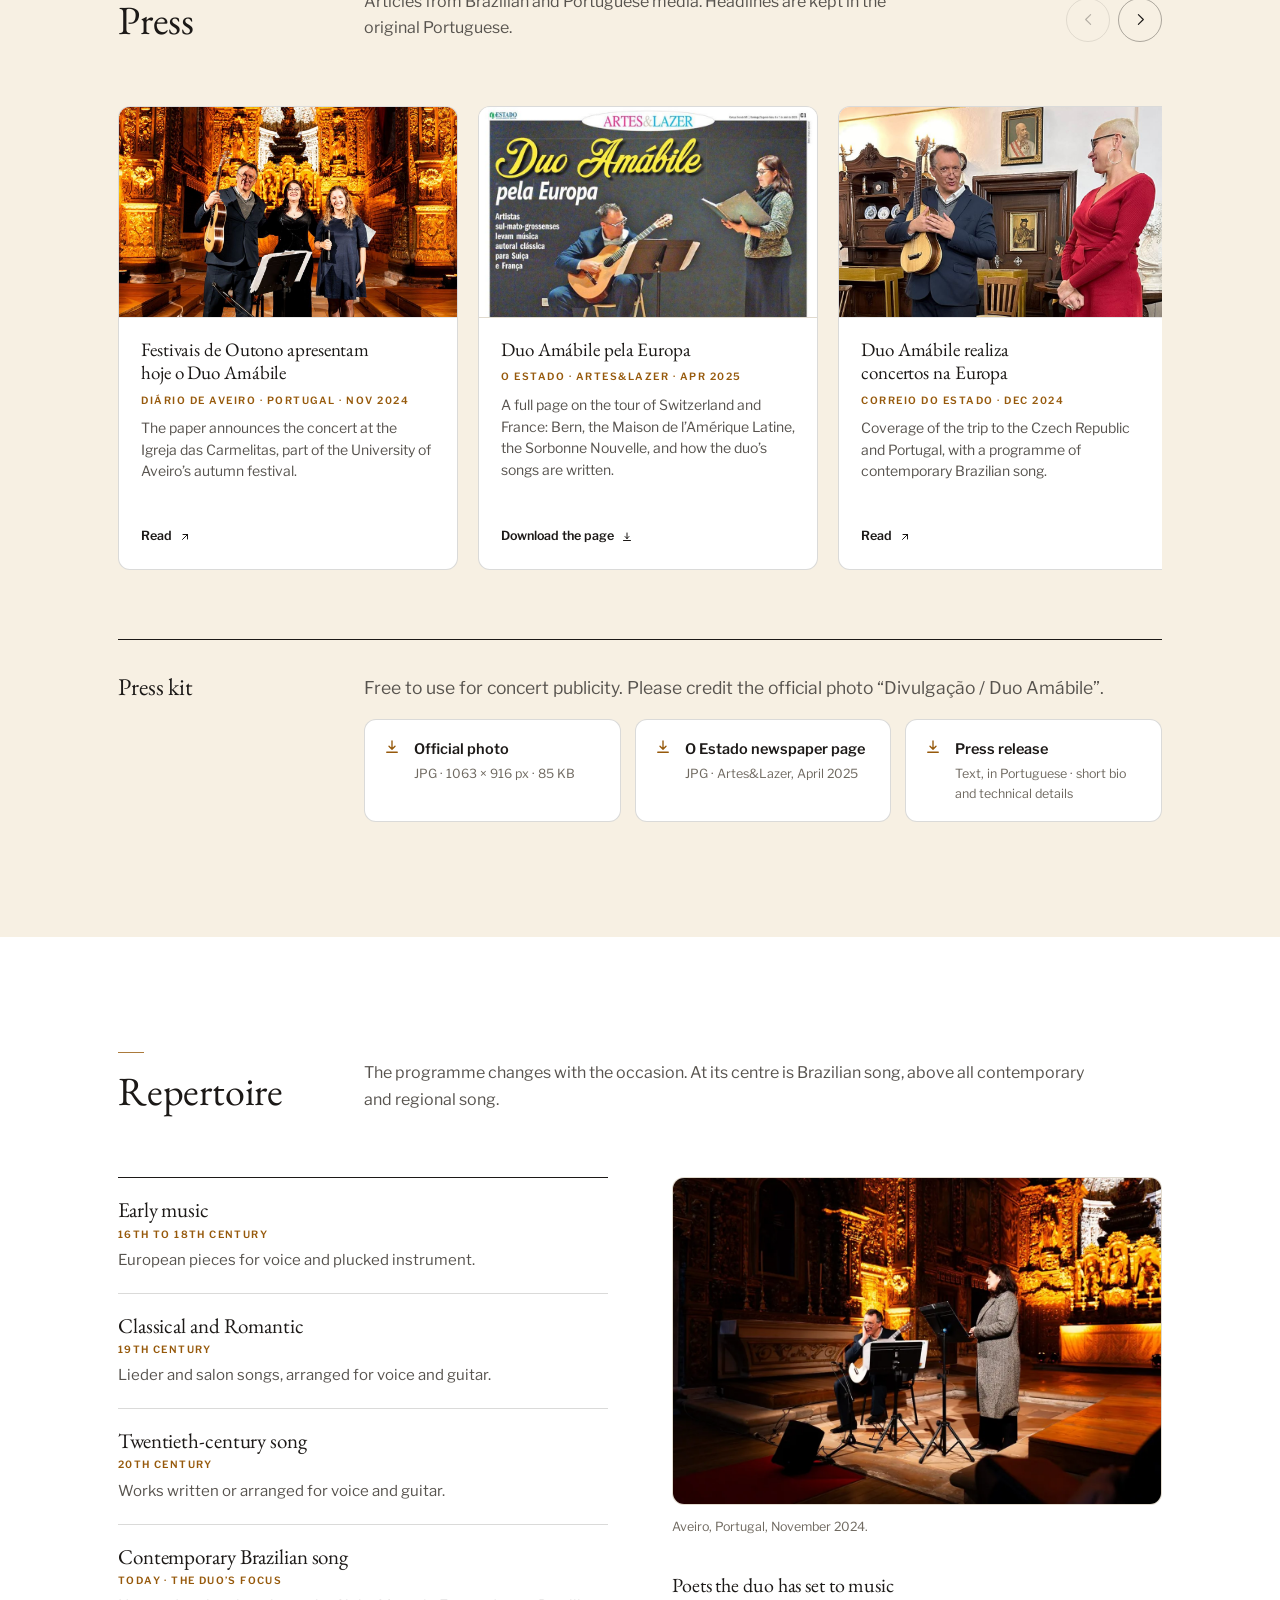
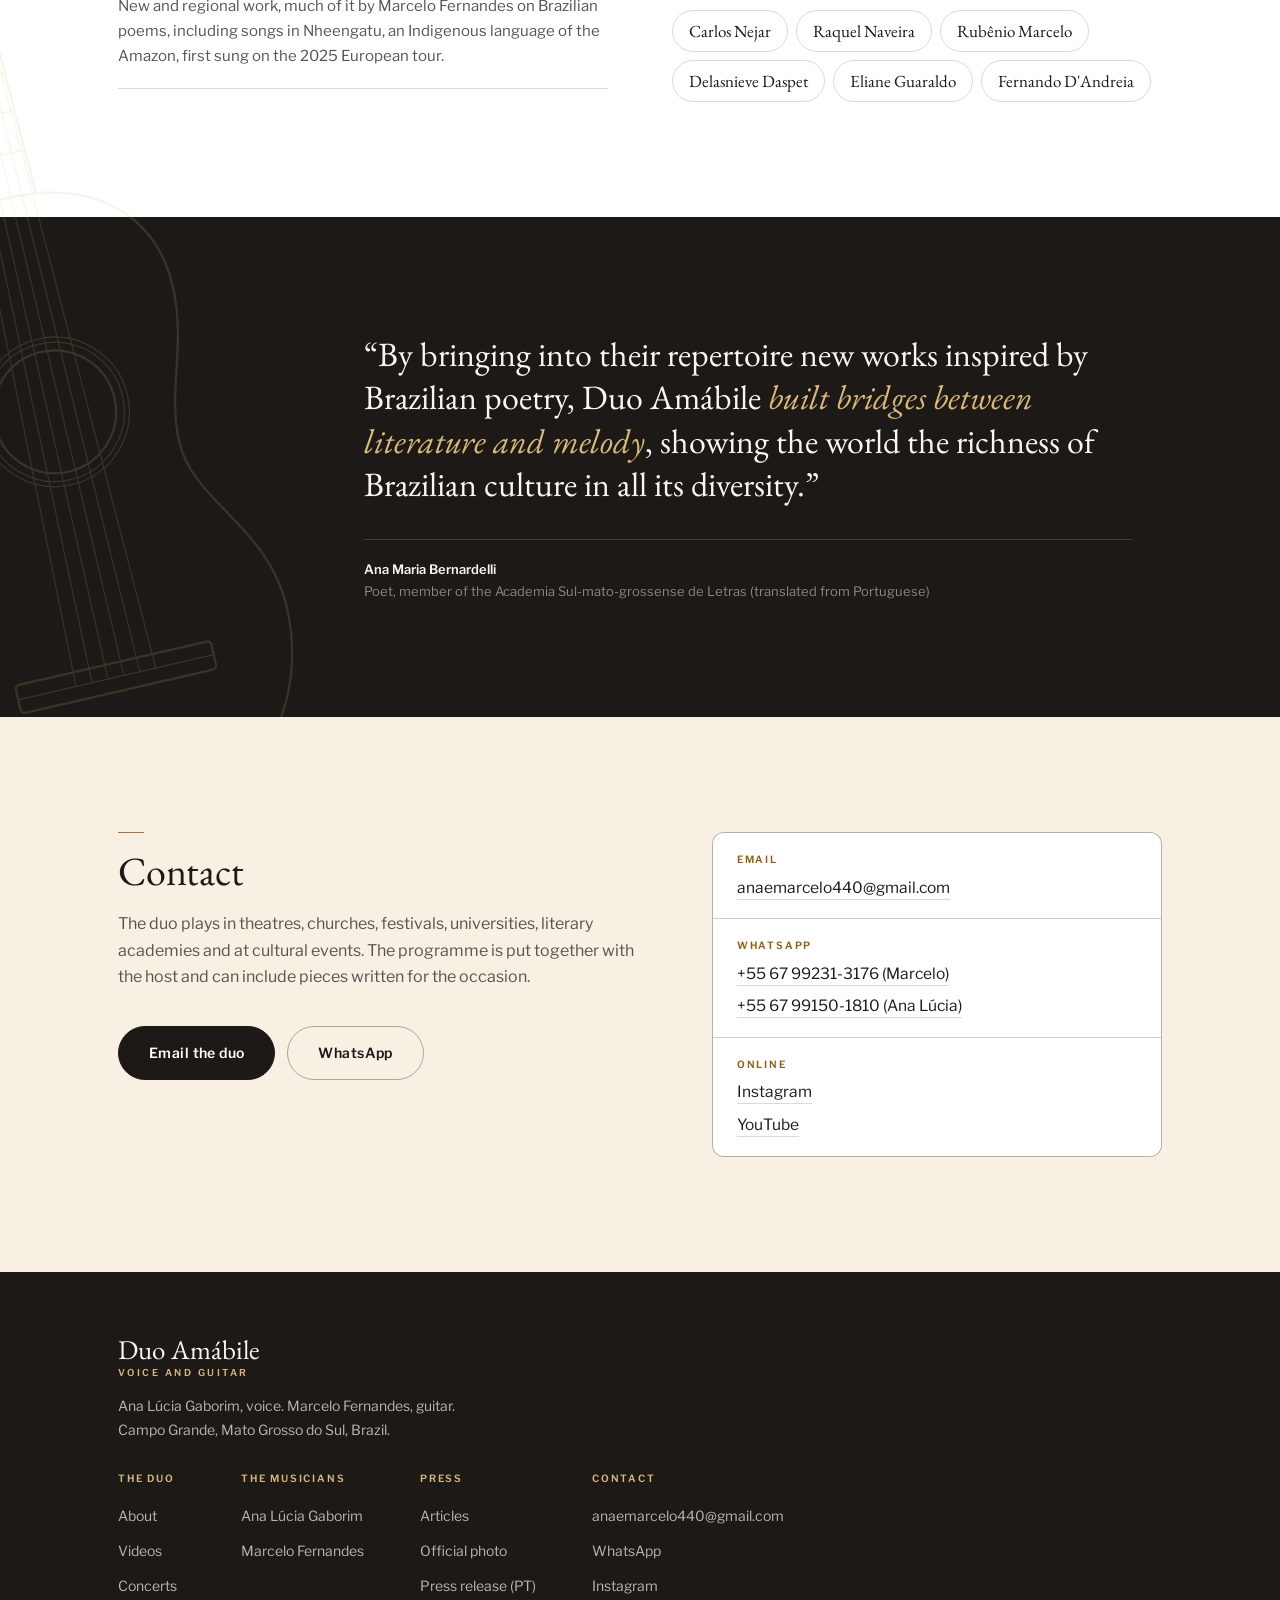
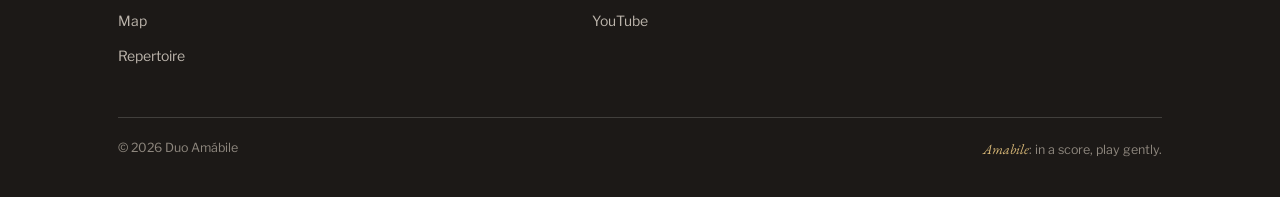
==== commit 5043e9d4: "Reforma: inglês por padrão, hero escuro e menos coisa por página - Site em inglês na raiz e em portu" ====
--- a/index.html
+++ b/index.html
@@ -1,142 +1,132 @@
 <!DOCTYPE html>
-<html lang="pt-BR">
+<html lang="en">
 <head>
 <meta charset="utf-8">
 <meta name="viewport" content="width=device-width, initial-scale=1">
-<title>Duo Amábile — canto e violão</title>
-<meta name="description" content="Ana Lúcia Gaborim (canto) e Marcelo Fernandes (violão) formam o Duo Amábile: canção de câmara brasileira em teatros e igrejas do Brasil e da Europa desde 2015.">
-<meta name="theme-color" content="#FFFFFF">
+<title>Duo Amábile · voice and guitar</title>
+<meta name="description" content="Soprano Ana Lúcia Gaborim and guitarist Marcelo Fernandes play Brazilian art song in concert halls, churches and universities in Brazil and Europe. Together on stage since 2015.">
+<meta name="theme-color" content="#1C1917">
 <link rel="icon" href="favicon.svg" type="image/svg+xml">
 <link rel="apple-touch-icon" href="favicon.svg">
-
+<link rel="alternate" hreflang="en" href="https://davigaborim.github.io/duo-amabile/">
+<link rel="alternate" hreflang="pt-BR" href="https://davigaborim.github.io/duo-amabile/pt/">
+
+<link rel="canonical" href="https://davigaborim.github.io/duo-amabile/">
+<meta property="og:url" content="https://davigaborim.github.io/duo-amabile/">
 <meta property="og:type" content="website">
-<meta property="og:title" content="Duo Amábile — canto e violão">
-<meta property="og:description" content="Canção de câmara brasileira em teatros e igrejas do Brasil e da Europa, desde 2015.">
-<meta property="og:image" content="images/duo-oficial.jpg">
-<meta property="og:locale" content="pt_BR">
+<meta property="og:title" content="Duo Amábile · voice and guitar">
+<meta property="og:description" content="Brazilian art song for voice and guitar, in Brazil and Europe since 2015.">
+<meta property="og:image" content="https://davigaborim.github.io/duo-amabile/images/duo-oficial.jpg">
+<meta property="og:locale" content="en_US">
+<meta property="og:locale:alternate" content="pt_BR">
 <meta name="twitter:card" content="summary_large_image">
 
 <link rel="preconnect" href="https://fonts.googleapis.com">
 <link rel="preconnect" href="https://fonts.gstatic.com" crossorigin>
 <link href="https://fonts.googleapis.com/css2?family=EB+Garamond:ital,wght@0,400..600;1,400..600&family=Libre+Franklin:ital,wght@0,300..700;1,400..600&display=swap" rel="stylesheet">
-<link rel="stylesheet" href="css/style.css?v=6">
+<link rel="stylesheet" href="css/style.css?v=18">
+<script type="application/ld+json">
+{"@context":"https://schema.org","@type":"MusicGroup","name":"Duo Amábile","url":"https://davigaborim.github.io/duo-amabile/",
+"image":"https://davigaborim.github.io/duo-amabile/images/duo-oficial.jpg","genre":"Brazilian art song","foundingDate":"2015",
+"foundingLocation":"Campo Grande, Mato Grosso do Sul, Brasil","description":"Voice and guitar duo: soprano Ana Lúcia Gaborim and guitarist Marcelo Fernandes.",
+"email":"anaemarcelo440@gmail.com",
+"member":[{"@type":"Person","name":"Ana Lúcia Gaborim","url":"https://davigaborim.github.io/duo-amabile/ana.html"},
+{"@type":"Person","name":"Marcelo Fernandes","url":"https://davigaborim.github.io/duo-amabile/marcelo.html"}],
+"sameAs":["https://www.instagram.com/duoamabilecantoeviolao/","https://www.youtube.com/@DuoAmabile-CantoeViol%C3%A3o"]}
+</script>
 </head>
 <body>
 
-<a class="pular" href="#conteudo">Pular para o conteúdo</a>
-
-<!-- ============================ CABEÇALHO ============================ -->
+<a class="pular" href="#conteudo">Skip to content</a>
+
 <header class="topo" id="topo">
   <div class="wrap topo__in">
-    <a class="marca" href="#topo" aria-label="Duo Amábile — início">
+    <a class="marca" href="index.html" aria-label="Duo Amábile, home">
       <span class="marca__nome">Duo Amábile</span>
     </a>
 
-    <nav class="nav" id="nav" aria-label="Navegação principal">
-      <a href="#duo">O duo</a>
+    <nav class="nav" id="nav" aria-label="Main">
       <a href="ana.html">Ana Lúcia</a>
       <a href="marcelo.html">Marcelo</a>
-      <a href="videos.html">Vídeos</a>
-      <a href="#imprensa">Imprensa</a>
-      <a href="#trajetoria">Trajetória</a>
-      <a href="#mapa">Mapa</a>
-      <a href="#repertorio">Repertório</a>
-      <a href="#contato">Contato</a>
+      <a href="videos.html">Videos</a>
+      <a class="nav__celular" href="#contato">Contact</a>
     </nav>
 
-    <button class="hamburguer" id="hamburguer" aria-expanded="false" aria-controls="nav" aria-label="Abrir menu">
-      <span></span><span></span><span></span>
-    </button>
+    <div class="topo__acoes">
+      <a class="btn btn--forte topo__contato" href="#contato">Contact</a>
+      <div class="idiomas" role="group" aria-label="Language">
+        <a href="index.html" lang="en" aria-current="true">EN</a>
+        <a href="pt/index.html" lang="pt-BR" hreflang="pt-BR" title="Português">PT</a>
+      </div>
+      <button class="hamburguer" id="hamburguer" aria-expanded="false" aria-controls="nav" aria-label="Open menu">
+        <span></span><span></span><span></span>
+      </button>
+    </div>
   </div>
 </header>
 
 <main id="conteudo">
 
-<!-- ============================ ABERTURA ============================
-     A abertura é a capa do programa: nome, a indicação de expressão que dá
-     nome ao duo, os dois intérpretes e a foto oficial recortada do fundo. -->
-<section class="abertura">
-  <!-- pauta de cinco linhas dobrada em círculo; o desenho vem de js/main.js -->
+<section class="abertura secao--escura">
+  <!-- pauta de cinco linhas dobrada em círculo, saindo pelo alto da abertura;
+       o desenho vem de js/main.js e gira com a rolagem -->
   <span class="disco disco--abertura" aria-hidden="true"></span>
-
   <div class="wrap abertura__in">
-    <div>
+    <div class="abertura__texto-col">
       <h1>
-        <span class="entra" style="--d:1">Duo</span>
-        <span class="amabile entra" style="--d:2">Amábile</span>
+        <span>Duo</span>
+        <span class="amabile">Amábile</span>
       </h1>
 
-      <p class="abertura__glosa entra" style="--d:3">
-        <b>amabile</b> — na partitura, a indicação para tocar com doçura.
+      <p class="abertura__texto">
+        Soprano <a href="ana.html">Ana Lúcia Gaborim</a> and guitarist
+        <a href="marcelo.html">Marcelo Fernandes</a>. Brazilian art song for voice
+        and guitar, performed in Brazil and Europe since 2015.
       </p>
 
-      <p class="abertura__texto entra" style="--d:3">
-        Uma soprano e um violonista, os dois doutores em música, tocando a
-        canção de câmara brasileira em teatros, igrejas e universidades do
-        Brasil e da Europa.
-      </p>
-
-      <div class="abertura__nomes entra" style="--d:4">
-        <a href="ana.html">Ana Lúcia Gaborim <em>canto</em></a>
-        <a href="marcelo.html">Marcelo Fernandes <em>violão</em></a>
-      </div>
-
-      <div class="abertura__acoes entra" style="--d:5">
-        <a class="btn btn--forte btn--lg" href="#trajetoria">
-          Ver a trajetória
+      <div class="abertura__acoes">
+        <a class="btn btn--forte btn--lg" href="videos.html">
+          Watch the videos
           <svg class="btn__seta" viewBox="0 0 24 24" aria-hidden="true"><path d="M5 12h13m0 0-5-5m5 5-5 5" fill="none" stroke="currentColor" stroke-width="1.8" stroke-linecap="round" stroke-linejoin="round"/></svg>
         </a>
-        <a class="btn btn--lg" href="#contato">Convidar o Duo</a>
-      </div>
-    </div>
-
-    <div class="abertura__foto entra" style="--d:2">
-      <img src="images/duo-oficial.webp" alt="Ana Lúcia Gaborim em pé, de vestido verde, ao lado de Marcelo Fernandes sentado com o violão no colo" width="648" height="734" fetchpriority="high">
+        <a class="btn btn--lg" href="#contato">Invite the duo</a>
+      </div>
+    </div>
+
+    <div class="abertura__foto">
+      <img src="images/duo-oficial.webp" alt="Ana Lúcia Gaborim standing in a green dress next to Marcelo Fernandes, seated with his guitar" width="648" height="734" fetchpriority="high">
     </div>
   </div>
 </section>
 
-<section class="numeros">
-  <div class="wrap">
-    <dl class="contas">
-      <div><dt>2015</dt><dd>o primeiro concerto, no Teatro do SESC de Corumbá</dd></div>
-      <div><dt>6</dt><dd>países onde o Duo já se apresentou</dd></div>
-      <div><dt>16</dt><dd>cidades de Mato Grosso do Sul em turnê</dd></div>
-      <div><dt>4</dt><dd>projetos realizados com fomento público</dd></div>
-    </dl>
-  </div>
-</section>
-
 <!-- ============================ O DUO ============================ -->
-<section class="secao" id="duo" data-regua="O duo">
+<section class="secao" id="duo" data-regua="The duo">
   <div class="wrap">
     <div class="duo">
       <div class="duo__texto">
-        <p class="rotulo reveal" style="margin-bottom:18px">O duo</p>
-        <h2 class="duo__abre reveal" style="--d:1">
-          Desde 2015 os dois tocam juntos o repertório que quase ninguém estava
-          tocando: a canção de câmara brasileira, muita dela escrita sobre
-          poemas de Mato Grosso do Sul.
-        </h2>
-        <p class="reveal" style="--d:2">
-          A parceria é bem mais antiga que o Duo: <strong>Ana Lúcia Gaborim</strong> e
-          <strong>Marcelo Fernandes</strong> são casados desde 1998. Dividir o mesmo
-          palco, porém, só veio em 2015, e por convite — o projeto SESC Partituras,
-          que os levou ao Teatro do SESC de Corumbá para interpretar música de câmara
-          brasileira escrita ou arranjada para canto e violão. No começo se
-          apresentavam apenas como “Duo de Violão e Canto”. O nome veio depois.
+        <h2 class="titulo">The duo</h2>
+        <p class="duo__abre">
+          Married since 1998, on stage together since 2015.
         </p>
-        <p class="reveal" style="--d:3">
-          De lá para cá foram concertos em igrejas, teatros, museus, academias de
-          letras e universidades. Marcelo compõe sobre poemas de escritores
-          sul-mato-grossenses e brasileiros; Ana Lúcia estreia essas canções. É um
-          repertório que em boa parte não existiria se o Duo não existisse.
+        <p>
+          Duo Amábile performs Brazilian art song for voice and guitar, from
+          nineteenth-century modinhas to works written for the duo. Much of the
+          repertoire is by Marcelo Fernandes, who sets poems by Brazilian writers
+          such as Carlos Nejar, Raquel Naveira and Rubênio Marcelo, and Ana Lúcia
+          Gaborim gives the first performance.
         </p>
-      </div>
-
-      <figure class="figura reveal" style="--d:2">
-        <img src="images/hero-aveiro.jpg" alt="Marcelo Fernandes tocando violão e Ana Lúcia Gaborim cantando diante da talha dourada da Igreja das Carmelitas, em Aveiro" width="2000" height="1333" loading="lazy">
-        <figcaption>Concerto na Igreja das Carmelitas, Aveiro — Portugal, novembro de 2024.</figcaption>
+        <p>
+          The duo made its debut in 2015 in SESC’s Partituras series, in Corumbá.
+          It has since performed in six countries, at venues including the
+          Brazilian Academy of Letters, the Université Sorbonne Nouvelle, the
+          University of Aveiro and the residence of the Brazilian Ambassador in
+          Bern, and has toured sixteen towns in Mato Grosso do Sul.
+        </p>
+      </div>
+
+      <figure class="figura">
+        <img src="images/hero-aveiro.webp" alt="Marcelo Fernandes playing guitar and Ana Lúcia Gaborim singing in front of the gilded altarpiece of the Igreja das Carmelitas, Aveiro" width="1200" height="800" loading="lazy">
+        <figcaption>Igreja das Carmelitas, Aveiro, Portugal, November 2024.</figcaption>
       </figure>
     </div>
   </div>
@@ -144,455 +134,435 @@
 
 <!-- ============================ TRAJETÓRIA ============================
      Lida como a listagem de um programa impresso: o ano na margem, o título
-     da apresentação e o fio pontilhado levando até o lugar.
-
-     É a seção mais alta e mais vazia do site, e por isso a que recebe as duas
-     gravuras: o violão em fio único no alto, e as notas que vagam pela margem
-     e fogem do cursor. Toda a camada é `pointer-events:none` — nada aqui
-     atrapalha a leitura nem rouba o clique de um link. -->
-<section class="secao secao--gravura" id="trajetoria" data-regua="Trajetória">
+     da apresentação e o fio pontilhado levando até o lugar. As notas que
+     vagam pela margem fogem do cursor; a camada é pointer-events:none. -->
+<section class="secao secao--gravura" id="trajetoria" data-regua="Concerts">
   <span class="violao violao--trilha" aria-hidden="true" data-violao></span>
   <div class="notas" aria-hidden="true" data-notas></div>
 
   <div class="wrap">
     <header class="cab">
       <div class="cab__in">
-        <p class="rotulo reveal">Trajetória</p>
-        <div>
-          <h2 class="reveal" style="--d:1">Onze anos, lidos de cima a baixo.</h2>
-          <p class="cab__texto reveal" style="--d:2">
-            Da estreia em Corumbá, em 2015, aos concertos na Europa. Cada entrada
-            traz o ano, o que foi apresentado e onde.
-          </p>
-          <p class="cab__dica reveal" style="--d:3">
-            As notas fogem do cursor. Clique para espalhá-las.
-          </p>
-        </div>
+        <h2>Concerts</h2>
+        <p class="cab__texto">
+          Selected concerts and projects since 2015.
+        </p>
       </div>
     </header>
 
     <ol class="linha">
 
-      <li class="marco marco--foto reveal">
+      <li class="marco marco--foto">
         <p class="marco__ano">2015</p>
         <div class="marco__corpo">
           <div>
             <div class="marco__cabeca">
-              <h3>SESC Partituras — a estreia</h3>
-              <i class="marco__fio"></i>
-              <p class="marco__onde">Teatro do SESC · Corumbá, MS</p>
-            </div>
-            <p>
-              Convidados para o projeto SESC Partituras, os dois estreiam juntos
-              interpretando música de câmara brasileira composta ou arranjada para
-              canto e violão, editada e publicada pelo próprio SESC.
-            </p>
-            <p>
-              Daí em diante começa uma série de apresentações nos <em>campi</em> da UFMS —
-              Chapadão do Sul, Coxim, Paranaíba, Ponta Porã, Três Lagoas. No fim do
-              ano, o Duo encerra a FETEC no Memorial da Cultura de MS.
+              <h3>SESC Partituras, the first concert</h3>
+              <i class="marco__fio"></i>
+              <p class="marco__onde">SESC theatre · Corumbá, MS</p>
+            </div>
+            <p>
+              Invited to the SESC Partituras project, they played Brazilian chamber
+              music written or arranged for voice and guitar, published by SESC.
+            </p>
+            <p>
+              Concerts followed at the UFMS campuses in Chapadão do Sul, Coxim,
+              Paranaíba, Ponta Porã and Três Lagoas. At the end of the year the duo
+              closed FETEC at the Memorial da Cultura de MS.
             </p>
           </div>
           <figure class="marco__foto">
-            <img src="images/t-2015-sesc.jpg" alt="O Duo no palco do SESC, visto do fundo da plateia" width="960" height="720" loading="lazy">
-            <figcaption>Projeto SESC Partituras — o primeiro concerto do Duo.</figcaption>
-          </figure>
-        </div>
-      </li>
-
-      <li class="marco marco--foto reveal">
+            <img src="images/t-2015-sesc.jpg" alt="The duo on the SESC stage, seen from the back of the audience" width="960" height="720" loading="lazy">
+            <figcaption>SESC Partituras, the duo’s first concert.</figcaption>
+          </figure>
+        </div>
+      </li>
+
+      <li class="marco marco--foto">
         <p class="marco__ano">2016</p>
         <div class="marco__corpo">
           <div>
             <div class="marco__cabeca">
-              <h3>A primeira gravação em estúdio</h3>
-              <i class="marco__fio"></i>
-              <p class="marco__onde">Campo Grande e interior de MS</p>
-            </div>
-            <p>
-              O Duo grava <em>“As árvores do meu lugar”</em> — poema de Eliane Guaraldo,
-              música de Marcelo Fernandes — para o CD <em>“As canções que fizemos para
-              ela: homenagem a Maria Betânia”</em>, iniciativa independente de professores
-              e compositores da UFMS.
-            </p>
-            <p>
-              No mesmo ano, seguem as apresentações em eventos acadêmicos e culturais,
-              entre eles o Chá Literário da Academia Sul-mato-grossense de Letras, no
+              <h3>First studio recording</h3>
+              <i class="marco__fio"></i>
+              <p class="marco__onde">Campo Grande and other towns in MS</p>
+            </div>
+            <p>
+              The duo recorded <em>“As árvores do meu lugar”</em>, a poem by Eliane
+              Guaraldo set by Marcelo Fernandes, for the CD <em>“As canções que
+              fizemos para ela: homenagem a Maria Betânia”</em>, an independent
+              release by teachers and composers from UFMS.
+            </p>
+            <p>
+              They also played at academic and cultural events that year, including
+              the Chá Literário of the Academia Sul-mato-grossense de Letras at the
               Centro Cultural José Otávio Guizzo.
             </p>
           </div>
           <figure class="marco__foto">
-            <img src="images/t-2016-gravacao.jpg" alt="Ana Lúcia cantando com a partitura nas mãos enquanto Marcelo toca, diante de uma pequena plateia" width="1000" height="750" loading="lazy">
-            <figcaption>Chá Literário da Academia Sul-mato-grossense de Letras.</figcaption>
-          </figure>
-        </div>
-      </li>
-
-      <li class="marco marco--foto reveal">
+            <img src="images/t-2016-gravacao.jpg" alt="Ana Lúcia singing from a score while Marcelo plays, in front of a small audience" width="1000" height="750" loading="lazy">
+            <figcaption>Chá Literário, Academia Sul-mato-grossense de Letras.</figcaption>
+          </figure>
+        </div>
+      </li>
+
+      <li class="marco marco--foto">
         <p class="marco__ano">2017</p>
         <div class="marco__corpo">
           <div>
             <div class="marco__cabeca">
-              <h3>A música brasileira em seis cordas</h3>
-              <i class="marco__fio"></i>
-              <p class="marco__onde">Oito cidades do interior de MS</p>
-            </div>
-            <p>
-              Homenagem a Dilermando Reis, patrocinada pelo FIC — Fundo de Investimentos
-              Culturais do Governo do Estado. De maio a setembro o Duo percorre Bonito,
-              Corguinho, Naviraí, Nova Andradina, Ponta Porã, Rochedo, São Gabriel do
-              Oeste e Sidrolândia.
-            </p>
-            <p>
-              O concerto de encerramento acontece no Teatro Glauce Rocha, em Campo
-              Grande, com os artistas convidados Eduardo Martinelli, Luciana Fisher e
-              Renato Oliveira. Em outubro, o Duo participa do Movimento Concerto, no
-              mesmo teatro.
+              <h3 lang="pt">A música brasileira em seis cordas</h3>
+              <i class="marco__fio"></i>
+              <p class="marco__onde">Eight towns in MS</p>
+            </div>
+            <p>
+              A tribute to the guitarist Dilermando Reis, funded by the state culture
+              fund (FIC). From May to September the duo played in Bonito, Corguinho,
+              Naviraí, Nova Andradina, Ponta Porã, Rochedo, São Gabriel do Oeste and
+              Sidrolândia.
+            </p>
+            <p>
+              The final concert, at Teatro Glauce Rocha in Campo Grande, had guest
+              artists Eduardo Martinelli, Luciana Fisher and Renato Oliveira. In
+              October the duo was back at the same theatre for Movimento Concerto.
             </p>
           </div>
           <figure class="marco__foto marco__foto--alta">
-            <img src="images/t-2017-dilermando.jpg" alt="Cartaz do projeto A Música Brasileira em Seis Cordas, homenagem a Dilermando Reis" width="1000" height="1000" loading="lazy">
-            <figcaption>Cartaz do projeto, patrocinado pelo FIC/MS.</figcaption>
-          </figure>
-        </div>
-      </li>
-
-      <li class="marco marco--foto reveal">
+            <img src="images/t-2017-dilermando.jpg" alt="Poster for the project A Música Brasileira em Seis Cordas, a tribute to Dilermando Reis" width="1000" height="1000" loading="lazy">
+            <figcaption>Project poster, funded by FIC/MS.</figcaption>
+          </figure>
+        </div>
+      </li>
+
+      <li class="marco marco--foto">
         <p class="marco__ano">2019</p>
         <div class="marco__corpo">
           <div>
             <div class="marco__cabeca">
-              <h3>Canções poéticas e imagens modernistas</h3>
-              <i class="marco__fio"></i>
-              <p class="marco__onde">Pontos turísticos de Campo Grande · FMIC</p>
-            </div>
-            <p>
-              Contemplado pelo Fundo Municipal de Investimentos Culturais, o projeto
-              rende uma série de vídeos gravados em pontos turísticos da cidade, com o
-              violinista Heitor Lotti e a cantora lírica Andressa Chinzarian.
-            </p>
-            <p>
-              Em junho do mesmo ano, a obra <em>“Fogo da Poesia”</em> estreia na Academia
-              Brasileira de Letras de Mato Grosso do Sul, com transmissão pela TV
-              Pantanal.
+              <h3 lang="pt">Canções poéticas e imagens modernistas</h3>
+              <i class="marco__fio"></i>
+              <p class="marco__onde">Around Campo Grande · FMIC</p>
+            </div>
+            <p>
+              With a grant from the city culture fund (FMIC), the project produced a
+              series of videos filmed at landmarks around Campo Grande, with violinist
+              Heitor Lotti and soprano Andressa Chinzarian.
+            </p>
+            <p>
+              In June, <em>“Fogo da Poesia”</em> was premiered at the Academia
+              Brasileira de Letras de Mato Grosso do Sul and broadcast on TV Pantanal.
             </p>
           </div>
           <figure class="marco__foto">
-            <img src="images/t-2019-poesia.jpg" alt="Ana Lúcia ao microfone e Marcelo ao violão em recital ao ar livre" width="1000" height="562" loading="lazy">
-            <figcaption>Recital do Duo em 2019.</figcaption>
-          </figure>
-        </div>
-      </li>
-
-      <li class="marco reveal">
+            <img src="images/t-2019-poesia.jpg" alt="Ana Lúcia at the microphone and Marcelo on guitar at an outdoor recital" width="1000" height="562" loading="lazy">
+            <figcaption>A recital in 2019.</figcaption>
+          </figure>
+        </div>
+      </li>
+
+      <li class="marco">
         <p class="marco__ano">2020<span>2021</span></p>
         <div class="marco__corpo">
           <div>
             <div class="marco__cabeca">
-              <h3>Concertos a distância</h3>
-              <i class="marco__fio"></i>
-              <p class="marco__onde">Teatro Glauce Rocha · transmissão ao vivo</p>
-            </div>
-            <p>
-              Durante a pandemia o Duo mantém a agenda dentro do Movimento Concerto
-              on-line: apresentações no Teatro Glauce Rocha, sem plateia, transmitidas
-              ao vivo pelo canal da TV UFMS.
+              <h3>Concerts with no audience</h3>
+              <i class="marco__fio"></i>
+              <p class="marco__onde">Teatro Glauce Rocha · live stream</p>
+            </div>
+            <p>
+              During the pandemic the duo kept playing in the online edition of
+              Movimento Concerto: concerts at Teatro Glauce Rocha with empty seats,
+              streamed live by TV UFMS. Two of them are on the
+              <a href="videos.html">videos page</a>.
+            </p>
+          </div>
+        </div>
+      </li>
+
+      <li class="marco">
+        <p class="marco__ano">2021</p>
+        <div class="marco__corpo">
+          <div>
+            <div class="marco__cabeca">
+              <h3>“Ode à Campo Grande” becomes a music video</h3>
+              <i class="marco__fio"></i>
+              <p class="marco__onde">Meu Mato Grosso do Sul · TV Morena</p>
+            </div>
+            <p>
+              Marcelo’s setting of a poem by Rubênio Marcelo was chosen for the city’s
+              anniversary. The duo recorded it in the studio and it was made into a
+              music video.
+            </p>
+            <p>
+              Around this time Marcelo wrote a set of songs for the duo on poems by
+              Delasnieve Daspet, Rubênio Marcelo and Carlos Nejar, performed at the
+              Academia Sul-mato-grossense de Letras and at AFLAMS events. The duo also
+              played live on “Tudo de Bom”, on SBT.
             </p>
             <p class="marco__links">
-              <a class="link" href="https://www.youtube.com/watch?v=LJ0-n6zkpV8&t=740s" target="_blank" rel="noopener">Assistir ao primeiro concerto <svg viewBox="0 0 24 24" aria-hidden="true"><path d="M7 17 17 7m0 0H8m9 0v9" fill="none" stroke="currentColor" stroke-width="2" stroke-linecap="round" stroke-linejoin="round"/></svg></a>
-              <a class="link" href="https://www.youtube.com/watch?v=77zdl6KwKzQ" target="_blank" rel="noopener">e ao terceiro <svg viewBox="0 0 24 24" aria-hidden="true"><path d="M7 17 17 7m0 0H8m9 0v9" fill="none" stroke="currentColor" stroke-width="2" stroke-linecap="round" stroke-linejoin="round"/></svg></a>
-            </p>
-          </div>
-        </div>
-      </li>
-
-      <li class="marco reveal">
-        <p class="marco__ano">2021</p>
-        <div class="marco__corpo">
-          <div>
-            <div class="marco__cabeca">
-              <h3>“Ode à Campo Grande” vira clipe</h3>
-              <i class="marco__fio"></i>
-              <p class="marco__onde">Programa Meu Mato Grosso do Sul · TV Morena</p>
-            </div>
-            <p>
-              A canção — música de Marcelo Fernandes sobre poema de Rubênio Marcelo —
-              é escolhida para o aniversário da capital, gravada em estúdio pelo Duo e
-              transformada em clipe musical.
-            </p>
-            <p>
-              É também o período em que Marcelo compõe uma série de canções exclusivas
-              para o Duo sobre poetas do Estado — Delasnieve Daspet, Rubênio Marcelo — e
-              sobre o poeta Carlos Nejar, apresentadas na Academia Sul-mato-grossense de
-              Letras e em eventos da AFLAMS. O Duo se apresenta ao vivo no programa
-              “Tudo de Bom”, do SBT.
-            </p>
-            <p class="marco__links">
-              <a class="link" href="https://globoplay.globo.com/v/9812447/" target="_blank" rel="noopener">Ver o clipe no Globoplay <svg viewBox="0 0 24 24" aria-hidden="true"><path d="M7 17 17 7m0 0H8m9 0v9" fill="none" stroke="currentColor" stroke-width="2" stroke-linecap="round" stroke-linejoin="round"/></svg></a>
-            </p>
-          </div>
-        </div>
-      </li>
-
-      <li class="marco marco--foto reveal">
+              <a class="link" href="https://globoplay.globo.com/v/9812447/" target="_blank" rel="noopener">Watch the video on Globoplay <svg viewBox="0 0 24 24" aria-hidden="true"><path d="M7 17 17 7m0 0H8m9 0v9" fill="none" stroke="currentColor" stroke-width="2" stroke-linecap="round" stroke-linejoin="round"/></svg></a>
+            </p>
+          </div>
+        </div>
+      </li>
+
+      <li class="marco marco--foto">
         <p class="marco__ano">2022</p>
         <div class="marco__corpo">
           <div>
             <div class="marco__cabeca">
-              <h3>Encontro com a música clássica</h3>
-              <i class="marco__fio"></i>
-              <p class="marco__onde">Teatro Glauce Rocha · agosto</p>
-            </div>
-            <p>
-              O Duo integra a programação do festival organizado pela Orquestra
-              Sinfônica Municipal de Campo Grande.
-            </p>
-            <p>
-              Entre abril e julho já havia se apresentado no Instituto Histórico e
-              Geográfico de MS, gravado para a TV Assembleia, homenageado a poeta
-              Raquel Naveira e participado do lançamento da revista “Estação Folclore”,
-              no SESC Cultura. No fim do ano vem novo aporte do FIC, agora para o
-              projeto <em>“Cem anos de Semana de Arte Moderna em Terras Pantaneiras”</em>.
+              <h3 lang="pt">Encontro com a Música Clássica</h3>
+              <i class="marco__fio"></i>
+              <p class="marco__onde">Teatro Glauce Rocha · August</p>
+            </div>
+            <p>
+              The duo played at the festival run by the Campo Grande Municipal
+              Symphony Orchestra.
+            </p>
+            <p>
+              Between April and July they had played at the Instituto Histórico e
+              Geográfico de MS, recorded for TV Assembleia, paid tribute to the poet
+              Raquel Naveira and played at the launch of the magazine “Estação
+              Folclore” at SESC Cultura. At the end of the year the FIC fund backed a
+              new project, <em>“Cem anos de Semana de Arte Moderna em Terras
+              Pantaneiras”</em>.
             </p>
           </div>
           <figure class="marco__foto">
-            <img src="images/t-2022-classica.jpg" alt="Ana Lúcia cantando sob luz de palco enquanto Marcelo toca sentado" width="1000" height="666" loading="lazy">
+            <img src="images/t-2022-classica.jpg" alt="Ana Lúcia singing under stage lights while Marcelo plays, seated" width="1000" height="666" loading="lazy">
             <figcaption>Teatro Glauce Rocha, Campo Grande.</figcaption>
           </figure>
         </div>
       </li>
 
-      <li class="marco marco--foto reveal">
+      <li class="marco marco--foto">
         <p class="marco__ano">2023</p>
         <div class="marco__corpo">
           <div>
             <div class="marco__cabeca">
-              <h3>Academia Brasileira de Letras, no Rio</h3>
-              <i class="marco__fio"></i>
-              <p class="marco__onde">ABL e PEN Clube do Brasil · Rio de Janeiro</p>
-            </div>
-            <p>
-              O Duo se apresenta na sede do PEN Clube do Brasil, por ocasião da
-              instauração do PEN Clube Centro-Oeste, e na Academia Brasileira de Letras,
-              estreando obra de Marcelo Fernandes sobre poema de Carlos Nejar.
-            </p>
-            <p>
-              Em abril, havia aberto o Festival Internacional de Violão, no Teatro
+              <h3>Brazilian Academy of Letters, Rio</h3>
+              <i class="marco__fio"></i>
+              <p class="marco__onde">ABL and PEN Clube do Brasil · Rio de Janeiro</p>
+            </div>
+            <p>
+              The duo played at PEN Clube do Brasil for the founding of PEN Clube
+              Centro-Oeste, and at the Academia Brasileira de Letras, where they
+              premiered a piece by Marcelo Fernandes on a poem by Carlos Nejar.
+            </p>
+            <p>
+              In April they had opened the International Guitar Festival at Teatro
               Glauce Rocha.
             </p>
           </div>
           <figure class="marco__foto">
-            <img src="images/t-2023-rio.jpg" alt="Ana Lúcia e Marcelo no Rio de Janeiro, com o Pão de Açúcar ao fundo" width="1000" height="706" loading="lazy">
+            <img src="images/t-2023-rio.jpg" alt="Ana Lúcia and Marcelo in Rio de Janeiro, with Sugarloaf Mountain behind them" width="1000" height="706" loading="lazy">
             <figcaption>Rio de Janeiro, 2023.</figcaption>
           </figure>
         </div>
       </li>
 
-      <li class="marco marco--foto reveal">
+      <li class="marco marco--foto">
         <p class="marco__ano">2023</p>
         <div class="marco__corpo">
           <div>
             <div class="marco__cabeca">
-              <h3>Cem anos de Semana de Arte Moderna em Terras Pantaneiras</h3>
-              <i class="marco__fio"></i>
-              <p class="marco__onde">Seis cidades de MS</p>
-            </div>
-            <p>
-              O projeto contemplado pelo FIC no ano anterior leva o Duo de volta ao
-              interior — Aquidauana, Corumbá, Coxim, Dourados, Ponta Porã e Três
-              Lagoas — em parceria com a UEMS, o IFMS e a UFMS. Os concertos foram
-              oferecidos gratuitamente à população.
-            </p>
-            <p>
-              O encerramento, em 11 de outubro, comemorou a divisão do Estado de Mato
-              Grosso do Sul no Bioparque Pantanal — teatro lotado, com presença de
-              autoridades.
+              <h3 lang="pt">Cem anos de Semana de Arte Moderna em Terras Pantaneiras</h3>
+              <i class="marco__fio"></i>
+              <p class="marco__onde">Six towns in MS</p>
+            </div>
+            <p>
+              The FIC-funded project took the duo to Aquidauana, Corumbá, Coxim,
+              Dourados, Ponta Porã and Três Lagoas, in partnership with UEMS, IFMS and
+              UFMS. Every concert was free.
+            </p>
+            <p>
+              The closing concert, on 11 October, celebrated the anniversary of the
+              state of Mato Grosso do Sul at Bioparque Pantanal, to a full house.
             </p>
           </div>
           <figure class="marco__foto">
-            <img src="images/t-2023-bioparque.jpg" alt="Teatro lotado no Bioparque Pantanal durante o concerto de encerramento" width="1200" height="900" loading="lazy">
-            <figcaption>Encerramento no Bioparque Pantanal, 11 de outubro de 2023.</figcaption>
-          </figure>
-        </div>
-      </li>
-
-      <li class="marco marco--foto reveal">
+            <img src="images/t-2023-bioparque.jpg" alt="A full theatre at Bioparque Pantanal during the closing concert" width="1200" height="900" loading="lazy">
+            <figcaption>Closing concert at Bioparque Pantanal, 11 October 2023.</figcaption>
+          </figure>
+        </div>
+      </li>
+
+      <li class="marco marco--foto">
         <p class="marco__ano">2023</p>
         <div class="marco__corpo">
           <div>
             <div class="marco__cabeca">
               <h3>Memorial da América Latina</h3>
               <i class="marco__fio"></i>
-              <p class="marco__onde">São Paulo · setembro</p>
-            </div>
-            <p>
-              O Duo abre o VIII IFLAC World Brazil — Peace Congress, com participação
-              especial do violinista Heitor Lotti.
-            </p>
-            <p>
-              Ainda em 2023, Marcelo compõe duas canções sobre poemas de Raquel Naveira
-              para o CD <em>“Cabeza de Vaca, Andarilho das Américas”</em>, lançado no Teatro
-              Glauce Rocha com um coletivo de artistas sul-mato-grossenses.
+              <p class="marco__onde">São Paulo · September</p>
+            </div>
+            <p>
+              The duo opened the 8th IFLAC World Brazil Peace Congress, with
+              violinist Heitor Lotti as guest.
+            </p>
+            <p>
+              Also in 2023, Marcelo wrote two songs on poems by Raquel Naveira for the
+              CD <em>“Cabeza de Vaca, Andarilho das Américas”</em>, launched at Teatro
+              Glauce Rocha by a group of artists from Mato Grosso do Sul.
             </p>
           </div>
           <figure class="marco__foto">
-            <img src="images/t-2023-saopaulo.jpg" alt="Palco iluminado em azul no Memorial da América Latina, visto da plateia" width="1000" height="750" loading="lazy">
+            <img src="images/t-2023-saopaulo.jpg" alt="Stage lit in blue at the Memorial da América Latina, seen from the audience" width="1000" height="750" loading="lazy">
             <figcaption>Memorial da América Latina, São Paulo.</figcaption>
           </figure>
         </div>
       </li>
 
-      <li class="marco marco--foto reveal">
+      <li class="marco marco--foto">
         <p class="marco__ano">2024</p>
         <div class="marco__corpo">
           <div>
             <div class="marco__cabeca">
-              <h3>Projeto ALMAR — fados</h3>
-              <i class="marco__fio"></i>
-              <p class="marco__onde">SESC Prosa · 8 de outubro</p>
-            </div>
-            <p>
-              Um concerto de fados portugueses, com os poetas Rubênio Marcelo e Ana
-              Maria Bernardelli e músicos convidados — a soprano Luciana Fisher e os
-              instrumentistas Luiz Sayd e Joel Mendes.
+              <h3>ALMAR project: fado</h3>
+              <i class="marco__fio"></i>
+              <p class="marco__onde">SESC Prosa · 8 October</p>
+            </div>
+            <p>
+              A concert of Portuguese fado with the poets Rubênio Marcelo and Ana
+              Maria Bernardelli and guest musicians: soprano Luciana Fisher, Luiz Sayd
+              and Joel Mendes.
             </p>
           </div>
           <figure class="marco__foto">
-            <img src="images/t-2024-almar.jpg" alt="O Duo em cena com músicos convidados no palco do SESC Prosa" width="1000" height="562" loading="lazy">
-            <figcaption>Lançamento do livro do projeto ALMAR, SESC Prosa.</figcaption>
-          </figure>
-        </div>
-      </li>
-
-      <li class="marco marco--foto reveal">
+            <img src="images/t-2024-almar.jpg" alt="The duo on the SESC Prosa stage with guest musicians" width="1000" height="562" loading="lazy">
+            <figcaption>Launch of the ALMAR project book, SESC Prosa.</figcaption>
+          </figure>
+        </div>
+      </li>
+
+      <li class="marco marco--foto">
         <p class="marco__ano">2024</p>
         <div class="marco__corpo">
           <div>
             <div class="marco__cabeca">
-              <h3>Aveiro — Festivais de Outono</h3>
-              <i class="marco__fio"></i>
-              <p class="marco__onde">Igreja das Carmelitas · Portugal · novembro</p>
-            </div>
-            <p>
-              O Duo é convidado a integrar a programação dos Festivais de Outono da
-              Universidade de Aveiro. No programa, canções europeias e brasileiras,
-              incluindo composições de Marcelo Fernandes.
+              <h3>Aveiro, Festivais de Outono</h3>
+              <i class="marco__fio"></i>
+              <p class="marco__onde">Igreja das Carmelitas · Portugal · November</p>
+            </div>
+            <p>
+              Invited by the University of Aveiro’s autumn festival. The programme
+              had European and Brazilian songs, including pieces by Marcelo
+              Fernandes.
             </p>
           </div>
           <figure class="marco__foto">
-            <img src="images/t-2024-aveiro.jpg" alt="O Duo com uma intérprete convidada diante da talha dourada da Igreja das Carmelitas, em Aveiro" width="1200" height="800" loading="lazy">
-            <figcaption>Igreja das Carmelitas, Aveiro — Portugal.</figcaption>
-          </figure>
-        </div>
-      </li>
-
-      <li class="marco marco--foto reveal">
+            <img src="images/t-2024-aveiro.jpg" alt="The duo with a guest singer in front of the gilded altarpiece of the Igreja das Carmelitas, Aveiro" width="1200" height="800" loading="lazy">
+            <figcaption>Igreja das Carmelitas, Aveiro, Portugal.</figcaption>
+          </figure>
+        </div>
+      </li>
+
+      <li class="marco marco--foto">
         <p class="marco__ano">2024</p>
         <div class="marco__corpo">
           <div>
             <div class="marco__cabeca">
-              <h3>Nepomuk — Svatojánské Muzeum</h3>
-              <i class="marco__fio"></i>
-              <p class="marco__onde">República Tcheca · novembro</p>
-            </div>
-            <p>
-              Apresentação dentro da agenda cultural do tradicional museu de Nepomuk,
-              a convite do consulado tcheco, na mesma viagem que levou o Duo a Portugal.
+              <h3>Nepomuk, Svatojánské Muzeum</h3>
+              <i class="marco__fio"></i>
+              <p class="marco__onde">Czech Republic · November</p>
+            </div>
+            <p>
+              A concert in the museum’s cultural programme, at the invitation of the
+              Czech consulate, on the same trip that took the duo to Portugal.
             </p>
           </div>
           <figure class="marco__foto marco__foto--alta">
-            <img src="images/t-2024-nepomuk.jpg" alt="Marcelo com o violão ao lado da anfitriã no salão do Svatojánské Muzeum, em Nepomuk" width="1000" height="1333" loading="lazy">
-            <figcaption>Svatojánské Muzeum, Nepomuk — República Tcheca.</figcaption>
-          </figure>
-        </div>
-      </li>
-
-      <li class="marco marco--foto reveal">
+            <img src="images/t-2024-nepomuk.jpg" alt="Marcelo with his guitar next to the host in the hall of the Svatojánské Muzeum, Nepomuk" width="1000" height="1333" loading="lazy">
+            <figcaption>Svatojánské Muzeum, Nepomuk, Czech Republic.</figcaption>
+          </figure>
+        </div>
+      </li>
+
+      <li class="marco marco--foto">
         <p class="marco__ano">2025</p>
         <div class="marco__corpo">
           <div>
             <div class="marco__cabeca">
-              <h3>Berna e Paris</h3>
-              <i class="marco__fio"></i>
-              <p class="marco__onde">Suíça e França · março e abril</p>
-            </div>
-            <p>
-              Em Berna, o concerto se realizou na casa da Embaixadora do Brasil, com a
-              presença de embaixadores de vários países. Em Paris, na Maison de
-              l'Amérique Latine e na Université Sorbonne Nouvelle.
-            </p>
-            <p>
-              No repertório, canções de Marcelo Fernandes sobre poetas
-              sul-mato-grossenses — Delasnieve Daspet, Raquel Naveira, Rubênio Marcelo —
-              e obras do compositor brasileiro Otto Pintiaski. Na mesma turnê, Marcelo
-              fez ainda um recital solo no Conservatório de Winterthur.
+              <h3>Bern and Paris</h3>
+              <i class="marco__fio"></i>
+              <p class="marco__onde">Switzerland and France · March and April</p>
+            </div>
+            <p>
+              In Bern they played at the residence of the Brazilian Ambassador, for
+              ambassadors from several countries. In Paris, at the Maison de
+              l’Amérique Latine and the Université Sorbonne Nouvelle.
+            </p>
+            <p>
+              The programme had Marcelo’s songs on poems by Delasnieve Daspet, Raquel
+              Naveira and Rubênio Marcelo, and works by the Brazilian composer Otto
+              Pintiaski. On the same tour Marcelo gave a solo recital at the
+              Winterthur Conservatory.
             </p>
           </div>
           <figure class="marco__foto">
-            <img src="images/t-2025-bern.jpg" alt="Plateia sentada no salão da residência da Embaixadora do Brasil em Bern" width="1000" height="750" loading="lazy">
-            <figcaption>Casa da Embaixadora do Brasil, Bern — Suíça.</figcaption>
-          </figure>
-        </div>
-      </li>
-
-      <li class="marco marco--foto reveal">
+            <img src="images/t-2025-bern.jpg" alt="Audience seated in the hall of the Brazilian Ambassador’s residence in Bern" width="1000" height="750" loading="lazy">
+            <figcaption>Residence of the Brazilian Ambassador, Bern, Switzerland.</figcaption>
+          </figure>
+        </div>
+      </li>
+
+      <li class="marco marco--foto">
         <p class="marco__ano">2025</p>
         <div class="marco__corpo">
           <div>
             <div class="marco__cabeca">
-              <h3>Umbria — Todi e Deruta</h3>
-              <i class="marco__fio"></i>
-              <p class="marco__onde">Itália · julho</p>
-            </div>
-            <p>
-              Dois concertos na região da Umbria: em Todi, dentro da programação do
-              festival <em>Suoni dal legno</em>, e no Museo Regionale della Ceramica, na
-              Comune di Deruta.
+              <h3>Umbria: Todi and Deruta</h3>
+              <i class="marco__fio"></i>
+              <p class="marco__onde">Italy · July</p>
+            </div>
+            <p>
+              Two concerts in Umbria: in Todi, at the festival <em>Suoni dal
+              legno</em>, and at the Museo Regionale della Ceramica in Deruta.
             </p>
           </div>
           <figure class="marco__foto marco__foto--alta">
-            <img src="images/t-2025-todi.jpg" alt="O Duo se apresentando ao ar livre em Todi, à noite, junto a um muro de pedra" width="1000" height="1333" loading="lazy">
-            <figcaption>Festival “Suoni dal legno”, Todi — Itália.</figcaption>
-          </figure>
-        </div>
-      </li>
-
-      <li class="marco reveal">
+            <img src="images/t-2025-todi.jpg" alt="The duo performing outdoors at night in Todi, next to a stone wall" width="1000" height="1333" loading="lazy">
+            <figcaption>“Suoni dal legno” festival, Todi, Italy.</figcaption>
+          </figure>
+        </div>
+      </li>
+
+      <li class="marco">
         <p class="marco__ano">2025</p>
         <div class="marco__corpo">
           <div>
             <div class="marco__cabeca">
-              <h3>Cerimônias e aberturas</h3>
+              <h3>Ceremonies and openings</h3>
               <i class="marco__fio"></i>
               <p class="marco__onde">Campo Grande, MS</p>
             </div>
             <p>
-              Posse da Presidência da OAB no Teatro Rubens Gil de Camillo (29 de
-              janeiro); abertura da COP 30 — Bioma Pantanal, no Auditório Insted (30 de
-              setembro); e a Semana de Recepção aos alunos do curso de Música da UFMS,
-              no Anfiteatro Luís Felipe de Oliveira, em março.
-            </p>
-          </div>
-        </div>
-      </li>
-
-      <li class="marco reveal">
+              The swearing-in of the OAB (Brazilian Bar Association) board at Teatro
+              Rubens Gil de Camillo on 29 January; welcome week for UFMS music
+              students at the Anfiteatro Luís Felipe de Oliveira in March; and the
+              opening of COP 30 Pantanal Biome at the Insted auditorium on
+              30 September.
+            </p>
+          </div>
+        </div>
+      </li>
+
+      <li class="marco">
         <p class="marco__ano">2026</p>
         <div class="marco__corpo">
           <div>
             <div class="marco__cabeca">
-              <h3>Femina Vox e as escolas municipais</h3>
-              <i class="marco__fio"></i>
-              <p class="marco__onde">Teatro Rubens Gil de Camilo · 16 de março</p>
-            </div>
-            <p>
-              O Duo abre o evento internacional Femina Vox, em Campo Grande.
-            </p>
-            <p>
-              No mesmo ano começa o projeto <em>“Entre o rural e o urbano: as canções de
-              Almir Sater e Chico Buarque”</em>, com apresentações em escolas públicas
-              municipais — o repertório do Duo indo ao encontro de quem talvez nunca
-              tenha entrado num teatro.
+              <h3>Femina Vox and the city’s schools</h3>
+              <i class="marco__fio"></i>
+              <p class="marco__onde">Teatro Rubens Gil de Camilo · 16 March</p>
+            </div>
+            <p>
+              The duo opened Femina Vox, an international event held in Campo Grande.
+            </p>
+            <p>
+              The same year they started <em>“Entre o rural e o urbano: as canções de
+              Almir Sater e Chico Buarque”</em>, a series of concerts in the city’s
+              public schools.
             </p>
           </div>
         </div>
@@ -603,67 +573,61 @@
 </section>
 
 <!-- ============================ MAPA ============================ -->
-<section class="secao secao--escura" id="mapa" data-regua="Mapa">
+<section class="secao secao--escura" id="mapa" data-regua="Map">
   <div class="wrap">
     <header class="cab">
       <div class="cab__in">
-        <p class="rotulo reveal">Mapa</p>
-        <div>
-          <h2 class="reveal" style="--d:1">Onde essas canções já foram cantadas.</h2>
-          <p class="cab__texto reveal" style="--d:2">
-            Aproxime no Brasil ou na Europa e toque num ponto para ler o que
-            aconteceu ali.
-          </p>
-        </div>
+        <h2>Map</h2>
+        <p class="cab__texto">
+          Six countries with the duo, and eight more where Marcelo Fernandes has
+          played as a soloist.
+        </p>
       </div>
     </header>
 
-    <div class="mapa reveal" style="--d:1">
+    <div class="mapa">
       <div>
         <div class="mapa__palco">
-          <div class="mapa__ctrl" role="group" aria-label="Enquadramento do mapa">
-            <button type="button" data-vista="mundo" aria-pressed="true">Mundo</button>
-            <button type="button" data-vista="brasil" aria-pressed="false">Brasil</button>
-            <button type="button" data-vista="europa" aria-pressed="false">Europa</button>
+          <div class="mapa__ctrl" role="group" aria-label="Map view">
+            <button type="button" data-vista="mundo" aria-pressed="true">World</button>
+            <button type="button" data-vista="brasil" aria-pressed="false">Brazil</button>
+            <button type="button" data-vista="europa" aria-pressed="false">Europe</button>
           </div>
           <div class="mapa__tela" id="mapaTela">
             <!-- montado por js/mapa.js -->
           </div>
         </div>
         <p class="mapa__chave">
-          <span><i></i> Países onde o Duo se apresentou</span>
-          <span><i class="solo"></i> Onde Marcelo Fernandes tocou como solista</span>
+          <span><i></i> Countries where the duo has performed</span>
+          <span><i class="solo"></i> Where Marcelo Fernandes has played as a soloist</span>
         </p>
       </div>
 
       <div class="mapa__ficha" id="mapaFicha" aria-live="polite">
-        <p class="vazio">Escolha um ponto no mapa para ler sobre os concertos daquele lugar.</p>
+        <p class="vazio">Choose a point on the map.</p>
       </div>
     </div>
   </div>
 </section>
 
-<!-- ============================ IMPRENSA ============================
-     Vem cedo na página, e não no fim: é o que um produtor procura primeiro.
-     O carrossel rola com os botões, com o dedo ou com o teclado. -->
-<section class="secao secao--creme" id="imprensa" data-regua="Imprensa">
+<!-- ============================ IMPRENSA ============================ -->
+<section class="secao secao--creme" id="imprensa" data-regua="Press">
   <div class="wrap">
     <header class="cab">
       <div class="cab__in">
-        <p class="rotulo reveal">Imprensa</p>
+        <h2>Press</h2>
         <div class="imprensa__topo">
           <div>
-            <h2 class="reveal" style="--d:1">O que escreveram sobre o Duo.</h2>
-            <p class="cab__texto reveal" style="--d:2">
-              Matérias em veículos do Brasil e de Portugal, da estreia no interior
-              de Mato Grosso do Sul às turnês europeias.
-            </p>
-          </div>
-          <div class="carrossel__ctrl reveal" style="--d:2">
-            <button type="button" id="recuar" aria-label="Ver as matérias anteriores">
+            <p class="cab__texto">
+              Articles from Brazilian and Portuguese media. Headlines are kept in
+              the original Portuguese.
+            </p>
+          </div>
+          <div class="carrossel__ctrl">
+            <button type="button" id="recuar" aria-label="Previous articles">
               <svg viewBox="0 0 24 24" aria-hidden="true"><path d="M15 5l-7 7 7 7" fill="none" stroke="currentColor" stroke-width="1.6" stroke-linecap="round" stroke-linejoin="round"/></svg>
             </button>
-            <button type="button" id="avancar" aria-label="Ver as próximas matérias">
+            <button type="button" id="avancar" aria-label="Next articles">
               <svg viewBox="0 0 24 24" aria-hidden="true"><path d="M9 5l7 7-7 7" fill="none" stroke="currentColor" stroke-width="1.6" stroke-linecap="round" stroke-linejoin="round"/></svg>
             </button>
           </div>
@@ -671,89 +635,89 @@
       </div>
     </header>
 
-    <div class="carrossel reveal">
-      <ul class="carrossel__trilho" id="trilhoImprensa" tabindex="0" aria-label="Matérias sobre o Duo Amábile">
+    <div class="carrossel">
+      <ul class="carrossel__trilho" id="trilhoImprensa" tabindex="0" aria-label="Articles about Duo Amábile">
 
         <li class="recorte">
           <a class="recorte__cartao" href="https://www.diarioaveiro.pt/2024/11/27/festivais-de-outono-apresentam-hoje-o-duo-amabile/" target="_blank" rel="noopener">
-            <img class="recorte__foto" src="images/t-2024-aveiro.jpg" alt="O Duo com uma intérprete convidada diante da talha dourada da Igreja das Carmelitas" width="1200" height="800" loading="lazy">
+            <img class="recorte__foto" src="images/t-2024-aveiro.jpg" alt="The duo with a guest singer in front of the gilded altarpiece of the Igreja das Carmelitas" width="1200" height="800" loading="lazy">
             <div class="recorte__in">
-              <span class="recorte__veiculo">Diário de Aveiro · Portugal · nov. 2024</span>
-              <h3>Festivais de Outono apresentam hoje o Duo Amábile</h3>
-              <p>O jornal anuncia o concerto na Igreja das Carmelitas, dentro da programação dos Festivais de Outono da Universidade de Aveiro.</p>
-              <span class="recorte__ir">Ler a matéria <svg viewBox="0 0 24 24" aria-hidden="true"><path d="M7 17 17 7m0 0H8m9 0v9" fill="none" stroke="currentColor" stroke-width="2" stroke-linecap="round" stroke-linejoin="round"/></svg></span>
+              <h3 lang="pt">Festivais de Outono apresentam hoje o Duo Amábile</h3>
+              <span class="recorte__veiculo">Diário de Aveiro · Portugal · Nov 2024</span>
+              <p>The paper announces the concert at the Igreja das Carmelitas, part of the University of Aveiro’s autumn festival.</p>
+              <span class="recorte__ir">Read <svg viewBox="0 0 24 24" aria-hidden="true"><path d="M7 17 17 7m0 0H8m9 0v9" fill="none" stroke="currentColor" stroke-width="2" stroke-linecap="round" stroke-linejoin="round"/></svg></span>
             </div>
           </a>
         </li>
 
         <li class="recorte">
           <a class="recorte__cartao" href="images/imprensa-europa.jpg" download>
-            <img class="recorte__foto recorte__foto--pagina" src="images/imprensa-europa.jpg" alt="Página do caderno Artes&amp;Lazer do jornal O Estado com a manchete “Duo Amábile pela Europa”" width="900" height="1563" loading="lazy">
+            <img class="recorte__foto recorte__foto--pagina" src="images/imprensa-europa.jpg" alt="Page of the Artes&amp;Lazer section of the newspaper O Estado, headlined “Duo Amábile pela Europa”" width="900" height="1563" loading="lazy">
             <div class="recorte__in">
-              <span class="recorte__veiculo">O Estado · Artes&amp;Lazer · abr. 2025</span>
-              <h3>Duo Amábile pela Europa</h3>
-              <p>Página inteira sobre a turnê por Suíça e França: os concertos em Berna, na Maison de l’Amérique Latine e na Sorbonne Nouvelle, e como nascem as canções do Duo.</p>
-              <span class="recorte__ir">Baixar a página <svg viewBox="0 0 24 24" aria-hidden="true"><path d="M12 4v11m0 0 4-4m-4 4-4-4M5 19h14" fill="none" stroke="currentColor" stroke-width="2" stroke-linecap="round" stroke-linejoin="round"/></svg></span>
+              <h3 lang="pt">Duo Amábile pela Europa</h3>
+              <span class="recorte__veiculo">O Estado · Artes&amp;Lazer · Apr 2025</span>
+              <p>A full page on the tour of Switzerland and France: Bern, the Maison de l’Amérique Latine, the Sorbonne Nouvelle, and how the duo’s songs are written.</p>
+              <span class="recorte__ir">Download the page <svg viewBox="0 0 24 24" aria-hidden="true"><path d="M12 4v11m0 0 4-4m-4 4-4-4M5 19h14" fill="none" stroke="currentColor" stroke-width="2" stroke-linecap="round" stroke-linejoin="round"/></svg></span>
             </div>
           </a>
         </li>
 
         <li class="recorte">
           <a class="recorte__cartao" href="https://correiodoestado.com.br/correio-b/duo-amabile-realiza-concertos-na-europa/440527/" target="_blank" rel="noopener">
-            <img class="recorte__foto recorte__foto--topo" src="images/t-2024-nepomuk.jpg" alt="Marcelo com o violão ao lado da anfitriã no salão do Svatojánské Muzeum, em Nepomuk" width="1000" height="1333" loading="lazy">
+            <img class="recorte__foto recorte__foto--topo" src="images/t-2024-nepomuk.jpg" alt="Marcelo with his guitar next to the host in the hall of the Svatojánské Muzeum, Nepomuk" width="1000" height="1333" loading="lazy">
             <div class="recorte__in">
-              <span class="recorte__veiculo">Correio do Estado · dez. 2024</span>
-              <h3>Duo Amábile realiza concertos na Europa</h3>
-              <p>A cobertura da viagem que levou o Duo à República Tcheca e a Portugal, com repertório de canção brasileira contemporânea.</p>
-              <span class="recorte__ir">Ler a matéria <svg viewBox="0 0 24 24" aria-hidden="true"><path d="M7 17 17 7m0 0H8m9 0v9" fill="none" stroke="currentColor" stroke-width="2" stroke-linecap="round" stroke-linejoin="round"/></svg></span>
+              <h3 lang="pt">Duo Amábile realiza concertos na Europa</h3>
+              <span class="recorte__veiculo">Correio do Estado · Dec 2024</span>
+              <p>Coverage of the trip to the Czech Republic and Portugal, with a programme of contemporary Brazilian song.</p>
+              <span class="recorte__ir">Read <svg viewBox="0 0 24 24" aria-hidden="true"><path d="M7 17 17 7m0 0H8m9 0v9" fill="none" stroke="currentColor" stroke-width="2" stroke-linecap="round" stroke-linejoin="round"/></svg></span>
             </div>
           </a>
         </li>
 
         <li class="recorte">
           <a class="recorte__cartao" href="https://www.violaobrasileiro.com.br/blog/violonista-marcelo-fernandes-e-a-cantora-ana-lucia-gaborim-fazem-recital-na-academia-brasileira-de-letras-no-rio/570" target="_blank" rel="noopener">
-            <img class="recorte__foto" src="images/t-2023-rio.jpg" alt="Ana Lúcia e Marcelo no Rio de Janeiro, com o Pão de Açúcar ao fundo" width="1000" height="706" loading="lazy">
+            <img class="recorte__foto" src="images/t-2023-rio.jpg" alt="Ana Lúcia and Marcelo in Rio de Janeiro, with Sugarloaf Mountain behind them" width="1000" height="706" loading="lazy">
             <div class="recorte__in">
+              <h3 lang="pt">Recital na Academia Brasileira de Letras, no Rio</h3>
               <span class="recorte__veiculo">Violão Brasileiro · 2023</span>
-              <h3>Recital na Academia Brasileira de Letras, no Rio</h3>
-              <p>O site especializado registra o recital na ABL, com a estreia de obra de Marcelo Fernandes sobre poema de Carlos Nejar.</p>
-              <span class="recorte__ir">Ler a matéria <svg viewBox="0 0 24 24" aria-hidden="true"><path d="M7 17 17 7m0 0H8m9 0v9" fill="none" stroke="currentColor" stroke-width="2" stroke-linecap="round" stroke-linejoin="round"/></svg></span>
+              <p>The guitar website covers the recital at the Brazilian Academy of Letters and the premiere of Marcelo’s piece on a poem by Carlos Nejar.</p>
+              <span class="recorte__ir">Read <svg viewBox="0 0 24 24" aria-hidden="true"><path d="M7 17 17 7m0 0H8m9 0v9" fill="none" stroke="currentColor" stroke-width="2" stroke-linecap="round" stroke-linejoin="round"/></svg></span>
             </div>
           </a>
         </li>
 
         <li class="recorte">
           <a class="recorte__cartao" href="https://oestadoonline.com.br/arte-e-lazer/em-noite-historica-na-abl-duo-amabile-fara-homenagem-a-delasnieve-daspet-e-carlos-nejar/" target="_blank" rel="noopener">
-            <img class="recorte__foto" src="images/t-2023-saopaulo.jpg" alt="Palco iluminado em azul no Memorial da América Latina, visto da plateia" width="1000" height="750" loading="lazy">
+            <img class="recorte__foto" src="images/t-2023-saopaulo.jpg" alt="Stage lit in blue at the Memorial da América Latina, seen from the audience" width="1000" height="750" loading="lazy">
             <div class="recorte__in">
+              <h3 lang="pt">Em noite histórica na ABL, Duo Amábile homenageia Delasnieve Daspet e Carlos Nejar</h3>
               <span class="recorte__veiculo">O Estado Online · 2023</span>
-              <h3>Em noite histórica na ABL, Duo Amábile homenageia Delasnieve Daspet e Carlos Nejar</h3>
-              <p>A viagem ao Rio de Janeiro para o recital na Academia Brasileira de Letras e no PEN Clube do Brasil.</p>
-              <span class="recorte__ir">Ler a matéria <svg viewBox="0 0 24 24" aria-hidden="true"><path d="M7 17 17 7m0 0H8m9 0v9" fill="none" stroke="currentColor" stroke-width="2" stroke-linecap="round" stroke-linejoin="round"/></svg></span>
+              <p>The trip to Rio de Janeiro for the recitals at the Brazilian Academy of Letters and PEN Clube do Brasil.</p>
+              <span class="recorte__ir">Read <svg viewBox="0 0 24 24" aria-hidden="true"><path d="M7 17 17 7m0 0H8m9 0v9" fill="none" stroke="currentColor" stroke-width="2" stroke-linecap="round" stroke-linejoin="round"/></svg></span>
             </div>
           </a>
         </li>
 
         <li class="recorte">
           <a class="recorte__cartao" href="https://g1.globo.com/ms/mato-grosso-do-sul/noticia/2023/10/11/semana-de-arte-moderna-recebe-homenagem-no-bioparque-pantanal.ghtml" target="_blank" rel="noopener">
-            <img class="recorte__foto" src="images/t-2023-bioparque.jpg" alt="Teatro lotado no Bioparque Pantanal durante o concerto de encerramento" width="1200" height="900" loading="lazy">
+            <img class="recorte__foto" src="images/t-2023-bioparque.jpg" alt="A full theatre at Bioparque Pantanal during the closing concert" width="1200" height="900" loading="lazy">
             <div class="recorte__in">
-              <span class="recorte__veiculo">G1 Mato Grosso do Sul · out. 2023</span>
-              <h3>Semana de Arte Moderna recebe homenagem no Bioparque Pantanal</h3>
-              <p>O encerramento do projeto “Cem anos de Semana de Arte Moderna em Terras Pantaneiras”, com teatro lotado em Campo Grande.</p>
-              <span class="recorte__ir">Ler a matéria <svg viewBox="0 0 24 24" aria-hidden="true"><path d="M7 17 17 7m0 0H8m9 0v9" fill="none" stroke="currentColor" stroke-width="2" stroke-linecap="round" stroke-linejoin="round"/></svg></span>
+              <h3 lang="pt">Semana de Arte Moderna recebe homenagem no Bioparque Pantanal</h3>
+              <span class="recorte__veiculo">G1 Mato Grosso do Sul · Oct 2023</span>
+              <p>The closing concert of “Cem anos de Semana de Arte Moderna em Terras Pantaneiras”, to a full house in Campo Grande.</p>
+              <span class="recorte__ir">Read <svg viewBox="0 0 24 24" aria-hidden="true"><path d="M7 17 17 7m0 0H8m9 0v9" fill="none" stroke="currentColor" stroke-width="2" stroke-linecap="round" stroke-linejoin="round"/></svg></span>
             </div>
           </a>
         </li>
 
         <li class="recorte">
           <a class="recorte__cartao" href="https://www.fundacaodecultura.ms.gov.br/semana-de-arte-moderna-e-homenageada-no-mato-grosso-do-sul/" target="_blank" rel="noopener">
-            <img class="recorte__foto" src="images/t-2022-classica.jpg" alt="Ana Lúcia cantando sob luz de palco enquanto Marcelo toca sentado" width="1000" height="666" loading="lazy">
+            <img class="recorte__foto" src="images/t-2022-classica.jpg" alt="Ana Lúcia singing under stage lights while Marcelo plays, seated" width="1000" height="666" loading="lazy">
             <div class="recorte__in">
+              <h3 lang="pt">Semana de Arte Moderna é homenageada no Mato Grosso do Sul</h3>
               <span class="recorte__veiculo">Fundação de Cultura de MS · 2023</span>
-              <h3>Semana de Arte Moderna é homenageada no Mato Grosso do Sul</h3>
-              <p>O projeto contemplado pelo FIC levou concertos gratuitos a seis cidades do interior, em parceria com a UFMS, a UEMS e o IFMS.</p>
-              <span class="recorte__ir">Ler a matéria <svg viewBox="0 0 24 24" aria-hidden="true"><path d="M7 17 17 7m0 0H8m9 0v9" fill="none" stroke="currentColor" stroke-width="2" stroke-linecap="round" stroke-linejoin="round"/></svg></span>
+              <p>The FIC-funded project took free concerts to six towns, in partnership with UFMS, UEMS and IFMS.</p>
+              <span class="recorte__ir">Read <svg viewBox="0 0 24 24" aria-hidden="true"><path d="M7 17 17 7m0 0H8m9 0v9" fill="none" stroke="currentColor" stroke-width="2" stroke-linecap="round" stroke-linejoin="round"/></svg></span>
             </div>
           </a>
         </li>
@@ -761,33 +725,33 @@
       </ul>
     </div>
 
-    <div class="kit reveal">
-      <p class="rotulo">Para a imprensa</p>
+    <div class="kit">
+      <h3>Press kit</h3>
       <div>
         <p>
-          Material liberado para divulgação de concertos. A foto oficial pode ser
-          publicada com o crédito “Divulgação / Duo Amábile”.
+          Free to use for concert publicity. Please credit the official photo
+          “Divulgação / Duo Amábile”.
         </p>
         <div class="kit__lista">
           <a class="kit__item" href="images/duo-oficial.jpg" download>
             <svg viewBox="0 0 24 24" aria-hidden="true"><path d="M12 4v11m0 0 4-4m-4 4-4-4M5 19h14" fill="none" stroke="currentColor" stroke-width="1.8" stroke-linecap="round" stroke-linejoin="round"/></svg>
             <span>
-              <b>Foto oficial</b>
+              <b>Official photo</b>
               <span>JPG · 1063 × 916 px · 85 KB</span>
             </span>
           </a>
           <a class="kit__item" href="images/imprensa-europa.jpg" download>
             <svg viewBox="0 0 24 24" aria-hidden="true"><path d="M12 4v11m0 0 4-4m-4 4-4-4M5 19h14" fill="none" stroke="currentColor" stroke-width="1.8" stroke-linecap="round" stroke-linejoin="round"/></svg>
             <span>
-              <b>Página do jornal O Estado</b>
-              <span>JPG · caderno Artes&amp;Lazer, abril de 2025</span>
+              <b>O Estado newspaper page</b>
+              <span>JPG · Artes&amp;Lazer, April 2025</span>
             </span>
           </a>
           <a class="kit__item" href="release-duo-amabile.txt" download>
             <svg viewBox="0 0 24 24" aria-hidden="true"><path d="M12 4v11m0 0 4-4m-4 4-4-4M5 19h14" fill="none" stroke="currentColor" stroke-width="1.8" stroke-linecap="round" stroke-linejoin="round"/></svg>
             <span>
-              <b>Release do Duo</b>
-              <span>Texto · biografia curta e ficha técnica</span>
+              <b>Press release</b>
+              <span>Text, in Portuguese · short bio and technical details</span>
             </span>
           </a>
         </div>
@@ -797,57 +761,54 @@
 </section>
 
 <!-- ============================ REPERTÓRIO ============================ -->
-<section class="secao" id="repertorio" data-regua="Repertório">
+<section class="secao" id="repertorio" data-regua="Repertoire">
   <div class="wrap">
     <header class="cab">
       <div class="cab__in">
-        <p class="rotulo reveal">Repertório</p>
-        <div>
-          <h2 class="reveal" style="--d:1">Quatro séculos, e o que se escreve agora.</h2>
-          <p class="cab__texto reveal" style="--d:2">
-            O programa muda conforme a ocasião, mas a espinha é sempre a mesma: a
-            canção brasileira, sobretudo a contemporânea e a regional.
+        <h2>Repertoire</h2>
+        <p class="cab__texto">
+          The programme changes with the occasion. At its centre is Brazilian song,
+          above all contemporary and regional song.
+        </p>
+      </div>
+    </header>
+
+    <div class="programa">
+      <ol class="pecas">
+        <li>
+          <h3>Early music</h3>
+          <span class="epoca">16th to 18th century</span>
+          <p>European pieces for voice and plucked instrument.</p>
+        </li>
+        <li>
+          <h3>Classical and Romantic</h3>
+          <span class="epoca">19th century</span>
+          <p>Lieder and salon songs, arranged for voice and guitar.</p>
+        </li>
+        <li>
+          <h3>Twentieth-century song</h3>
+          <span class="epoca">20th century</span>
+          <p>Works written or arranged for voice and guitar.</p>
+        </li>
+        <li>
+          <h3>Contemporary Brazilian song</h3>
+          <span class="epoca">Today · the duo’s focus</span>
+          <p>
+            New and regional work, much of it by Marcelo Fernandes on Brazilian
+            poems, including songs in Nheengatu, an Indigenous language of the
+            Amazon, first sung on the 2025 European tour.
           </p>
-        </div>
-      </div>
-    </header>
-
-    <div class="programa">
-      <ol class="pecas reveal">
-        <li>
-          <span class="epoca">Séculos XVI a XVIII</span>
-          <h3>Música antiga</h3>
-          <p>Repertório europeu escrito para voz e instrumento dedilhado.</p>
-        </li>
-        <li>
-          <span class="epoca">Século XIX</span>
-          <h3>Clássico-romântico</h3>
-          <p>O lied e a canção de salão, no arranjo para canto e violão.</p>
-        </li>
-        <li>
-          <span class="epoca">Século XX</span>
-          <h3>Canções do século passado</h3>
-          <p>Obras originalmente escritas ou arranjadas para essa formação.</p>
-        </li>
-        <li>
-          <span class="epoca">Hoje · a especialidade do Duo</span>
-          <h3>Canção brasileira contemporânea</h3>
-          <p>
-            Produção atual e regional, em boa parte composta por Marcelo Fernandes
-            sobre poemas de escritores brasileiros — inclusive canções em nheengatu,
-            estreadas na turnê europeia de 2025.
-          </p>
         </li>
       </ol>
 
-      <div class="reveal" style="--d:1">
+      <div>
         <figure class="figura">
-          <img src="images/duo-nave.jpg" alt="Marcelo sentado ao violão e Ana Lúcia cantando na nave da Igreja das Carmelitas" width="1400" height="933" loading="lazy">
-          <figcaption>Concerto em Aveiro, Portugal — novembro de 2024.</figcaption>
+          <img src="images/duo-nave.webp" alt="Marcelo seated with his guitar and Ana Lúcia singing in the nave of the Igreja das Carmelitas" width="1200" height="800" loading="lazy">
+          <figcaption>Aveiro, Portugal, November 2024.</figcaption>
         </figure>
 
         <div class="poetas">
-          <h3>Poetas musicados pelo Duo</h3>
+          <h3>Poets the duo has set to music</h3>
           <ul>
             <li>Carlos Nejar</li>
             <li>Raquel Naveira</li>
@@ -862,28 +823,24 @@
   </div>
 </section>
 
-<!-- ============================ CITAÇÃO ============================
-     A única figura desenhada do site: o contorno de um violão clássico em fio
-     único, cortado pela borda esquerda. Sem preenchimento e sem sombra — é
-     gravura, não ilustração. Fica só aqui, onde não há texto por cima. -->
+<!-- ============================ CITAÇÃO ============================ -->
 <section class="secao secao--escura secao--gravura">
   <span class="violao violao--citacao" aria-hidden="true" data-violao></span>
 
   <div class="wrap">
     <figure class="homenagem">
-      <p class="rotulo reveal">Escreveram</p>
       <div>
         <blockquote>
-          <p class="reveal">
-            Ao incluir em seu repertório obras inéditas inspiradas na poesia
-            brasileira, o Duo Amábile <em>criou pontes entre literatura e melodia</em>,
-            revelando ao mundo a riqueza da cultura brasileira em toda a sua
-            multiplicidade.
+          <p>
+            “By bringing into their repertoire new works inspired by Brazilian
+            poetry, Duo Amábile <em>built bridges between literature and
+            melody</em>, showing the world the richness of Brazilian culture in
+            all its diversity.”
           </p>
         </blockquote>
-        <figcaption class="reveal" style="--d:1">
+        <figcaption>
           <b>Ana Maria Bernardelli</b><br>
-          Poeta, membro da Academia Sul-mato-grossense de Letras
+          Poet, member of the Academia Sul-mato-grossense de Letras (translated from Portuguese)
         </figcaption>
       </div>
     </figure>
@@ -891,35 +848,34 @@
 </section>
 
 <!-- ============================ CONTATO ============================ -->
-<section class="secao secao--creme" id="contato" data-regua="Contato">
+<section class="secao secao--creme" id="contato" data-regua="Contact">
   <div class="wrap">
     <div class="contato">
       <div class="contato__texto">
-        <p class="rotulo reveal" style="margin-bottom:18px">Contato</p>
-        <h2 class="reveal" style="--d:1">Convide o Duo para o seu palco.</h2>
-        <p class="reveal" style="--d:2">
-          Teatros, igrejas, festivais, universidades, academias de letras e eventos
-          culturais. O programa é montado junto com quem convida — e pode incluir
-          obras escritas especialmente para a ocasião.
+        <h2 class="titulo">Contact</h2>
+        <p>
+          The duo plays in theatres, churches, festivals, universities, literary
+          academies and at cultural events. The programme is put together with the
+          host and can include pieces written for the occasion.
         </p>
-        <div class="contato__acoes reveal" style="--d:3">
-          <a class="btn btn--forte btn--lg" href="mailto:anaemarcelo440@gmail.com?subject=Convite%20para%20o%20Duo%20Am%C3%A1bile">Escrever para o Duo</a>
-          <a class="btn btn--lg" href="https://www.instagram.com/duoamabilecantoeviolao/" target="_blank" rel="noopener">Ver no Instagram</a>
-        </div>
-      </div>
-
-      <dl class="fichas reveal" style="--d:2">
+        <div class="contato__acoes">
+          <a class="btn btn--forte btn--lg" href="mailto:anaemarcelo440@gmail.com?subject=Invitation%20for%20Duo%20Am%C3%A1bile">Email the duo</a>
+          <a class="btn btn--lg" href="https://wa.me/5567992313176?text=Hello!%20I%E2%80%99d%20like%20to%20invite%20Duo%20Am%C3%A1bile%20for%20a%20concert." target="_blank" rel="noopener">WhatsApp</a>
+        </div>
+      </div>
+
+      <dl class="fichas">
         <div>
-          <dt>E-mail</dt>
+          <dt>Email</dt>
           <dd><a href="mailto:anaemarcelo440@gmail.com">anaemarcelo440@gmail.com</a></dd>
         </div>
         <div>
           <dt>WhatsApp</dt>
-          <dd><a href="https://wa.me/5567992313176" target="_blank" rel="noopener">(67) 99231-3176 — Marcelo</a></dd>
-          <dd><a href="https://wa.me/5567991501810" target="_blank" rel="noopener">(67) 99150-1810 — Ana Lúcia</a></dd>
+          <dd><a href="https://wa.me/5567992313176?text=Hello!%20I%E2%80%99d%20like%20to%20invite%20Duo%20Am%C3%A1bile%20for%20a%20concert." target="_blank" rel="noopener">+55 67 99231-3176 (Marcelo)</a></dd>
+          <dd><a href="https://wa.me/5567991501810?text=Hello!%20I%E2%80%99d%20like%20to%20invite%20Duo%20Am%C3%A1bile%20for%20a%20concert." target="_blank" rel="noopener">+55 67 99150-1810 (Ana Lúcia)</a></dd>
         </div>
         <div>
-          <dt>Nas redes</dt>
+          <dt>Online</dt>
           <dd><a href="https://www.instagram.com/duoamabilecantoeviolao/" target="_blank" rel="noopener">Instagram</a></dd>
           <dd><a href="https://www.youtube.com/@DuoAmabile-CantoeViol%C3%A3o" target="_blank" rel="noopener">YouTube</a></dd>
         </div>
@@ -930,44 +886,41 @@
 
 </main>
 
-<!-- ============================ RODAPÉ ============================ -->
 <footer class="rodape">
   <div class="wrap">
     <div class="rodape__in">
       <div class="rodape__marca">
-        <a class="marca" href="#topo" aria-label="Duo Amábile — voltar ao topo">
+        <a class="marca" href="#topo">
           <span class="marca__nome">Duo Amábile</span>
-          <span class="marca__papel">canto e violão</span>
+          <span class="marca__papel">voice and guitar</span>
         </a>
-        <p>Ana Lúcia Gaborim, canto. Marcelo Fernandes, violão. Campo Grande, Mato Grosso do Sul.</p>
-      </div>
-
-      <nav class="rodape__links" aria-label="Rodapé">
+        <p>Ana Lúcia Gaborim, voice. Marcelo Fernandes, guitar. Campo Grande, Mato Grosso do Sul, Brazil.</p>
+      </div>
+
+      <nav class="rodape__links" aria-label="Footer">
         <div>
-          <h4>O Duo</h4>
-          <a href="#duo">Quem são</a>
-          <a href="videos.html">Vídeos</a>
-          <a href="#trajetoria">Trajetória</a>
-          <a href="#mapa">Mapa de concertos</a>
-          <a href="#repertorio">Repertório</a>
+          <h3>The duo</h3>
+          <a href="#duo">About</a>
+          <a href="videos.html">Videos</a>
+          <a href="#trajetoria">Concerts</a>
+          <a href="#mapa">Map</a>
+          <a href="#repertorio">Repertoire</a>
         </div>
         <div>
-          <h4>Os intérpretes</h4>
+          <h3>The musicians</h3>
           <a href="ana.html">Ana Lúcia Gaborim</a>
-          <a href="ana.html#curriculo">Currículo de Ana Lúcia</a>
           <a href="marcelo.html">Marcelo Fernandes</a>
-          <a href="marcelo.html#curriculo">Currículo de Marcelo</a>
         </div>
         <div>
-          <h4>Imprensa</h4>
-          <a href="#imprensa">Matérias publicadas</a>
-          <a href="images/duo-oficial.jpg" download>Foto oficial</a>
-          <a href="release-duo-amabile.txt" download>Release do Duo</a>
+          <h3>Press</h3>
+          <a href="#imprensa">Articles</a>
+          <a href="images/duo-oficial.jpg" download>Official photo</a>
+          <a href="release-duo-amabile.txt" download>Press release (PT)</a>
         </div>
         <div>
-          <h4>Falar com o Duo</h4>
+          <h3>Contact</h3>
           <a href="mailto:anaemarcelo440@gmail.com">anaemarcelo440@gmail.com</a>
-          <a href="https://wa.me/5567992313176" target="_blank" rel="noopener">WhatsApp</a>
+          <a href="https://wa.me/5567992313176?text=Hello!%20I%E2%80%99d%20like%20to%20invite%20Duo%20Am%C3%A1bile%20for%20a%20concert." target="_blank" rel="noopener">WhatsApp</a>
           <a href="https://www.instagram.com/duoamabilecantoeviolao/" target="_blank" rel="noopener">Instagram</a>
           <a href="https://www.youtube.com/@DuoAmabile-CantoeViol%C3%A3o" target="_blank" rel="noopener">YouTube</a>
         </div>
@@ -976,13 +929,13 @@
 
     <div class="rodape__fim">
       <p>© <span id="ano">2026</span> Duo Amábile</p>
-      <p><em>Amabile</em> — na partitura, a indicação para tocar com doçura.</p>
+      <p><em>Amabile</em>: in a score, play gently.</p>
     </div>
   </div>
 </footer>
 
-<script src="js/main.js" defer></script>
-<script src="js/mapa-dados.js" defer></script>
-<script src="js/mapa.js" defer></script>
+<script src="js/main.js?v=18" defer></script>
+<script src="js/mapa-dados.js?v=18" defer></script>
+<script src="js/mapa.js?v=18" defer></script>
 </body>
 </html>
--- a/css/style.css
+++ b/css/style.css
@@ -2,8 +2,8 @@
    DUO AMÁBILE — canto e violão
 
    Branco, creme, preto quente e dourado. O site alterna três fundos: branco
-   para as seções de leitura, creme nas faixas (números, imprensa, contato) e
-   preto quente nos blocos que precisam de peso (mapa, citação, rodapé).
+   para as seções de leitura, creme nas faixas (o duo, imprensa, contato) e
+   preto quente no cabeçalho, nas aberturas, no mapa, na citação e no rodapé.
 
    O dourado tem duas versões, e é isso que o mantém elegante em vez de
    berrante: #96590B nas partes claras, escurecido até passar no contraste,
@@ -27,7 +27,7 @@
     10. Citação, contato e rodapé
     11. Páginas de intérprete e currículo
     12. Movimento
-    13. Vídeos — o programa que toca
+    13. Vídeos — o quadro e a lista, lado a lado
     14. Gravuras: disco de pauta e violão de fundo
     15. Régua de leitura (a barra do rodapé)
    ========================================================================== */
@@ -40,6 +40,7 @@
   /* --- fundo claro (o padrão) --- */
   --papel:#FFFFFF;          /* fundo da seção */
   --papel-2:#F7F0E3;        /* creme: faixas alternadas e painéis */
+  --papel-creme:#F7F0E3;    /* o mesmo creme, que não muda no fundo escuro */
   --papel-3:#FFFFFF;        /* cartões e fichas */
   --tinta:#1C1917;          /* títulos e texto forte — preto quente */
   --tinta-2:#57534E;        /* texto corrido */
@@ -71,12 +72,12 @@
   --wrap:1140px;
   --gut:clamp(20px,5vw,48px);
   --rail:13rem;             /* a coluna de margem onde ficam os rótulos */
-  --raio:2px;
+  --raio:12px;            /* cartões, fotos e quadros */
   --s-secao:clamp(72px,9vw,124px);
 }
 
 /* --- fundo escuro: só troca as variáveis, o resto do CSS segue igual --- */
-.secao--escura,.rodape{
+.secao--escura,.rodape,.topo{
   --papel:#1C1917;
   --papel-2:#262220;
   --papel-3:#24211E;
@@ -152,17 +153,17 @@
    2. CABEÇALHO E NAVEGAÇÃO
    ========================================================================== */
 
+/* O cabeçalho é escuro em todas as páginas: emenda com a abertura escura da
+   inicial e dos perfis, e dá moldura às páginas claras. Ele herda as cores
+   do fundo escuro pela mesma lista de variáveis de .secao--escura. */
 .topo{
   position:sticky; top:0; z-index:60;
-  background:rgba(255,255,255,.9);
-  backdrop-filter:blur(10px);
-  -webkit-backdrop-filter:blur(10px);
-  border-bottom:1px solid transparent;
-  transition:border-color .3s ease,background .3s ease;
-}
-.topo.is-preso{ background:rgba(255,255,255,.97); border-bottom-color:var(--fio-claro); }
-
-.topo__in{ display:flex; align-items:center; gap:24px; height:74px; }
+  background:#1C1917;
+  border-bottom:1px solid rgba(250,247,242,.08);
+  color:var(--tinta);
+}
+
+.topo__in{ display:flex; align-items:center; gap:28px; height:74px; }
 
 .marca{
   display:inline-flex; flex-direction:column; gap:2px;
@@ -172,55 +173,85 @@
   font-family:var(--display); font-size:27px; line-height:1;
   letter-spacing:.005em;
 }
-/* o subtítulo do rodapé — no cabeçalho fica só o nome */
+/* o subtítulo do rodapé; no cabeçalho fica só o nome */
 .marca__papel{
   font-family:var(--corpo); font-size:9.5px; font-weight:600;
   letter-spacing:.26em; text-transform:uppercase; color:var(--acento);
 }
-.marca:hover .marca__nome{ opacity:.7; }
-
-.nav{ display:flex; gap:4px; margin-left:auto; }
+.marca:hover .marca__nome{ opacity:.8; }
+
+/* O menu leva só a páginas. As seções da inicial se alcançam rolando; o
+   único atalho para dentro de uma seção é o botão de contato, que é ação e
+   não navegação, e por isso tem cara de botão. */
+.nav{ display:flex; align-items:center; gap:6px; margin-left:auto; }
 .nav a{
   position:relative; text-decoration:none;
-  font-size:13px; font-weight:500; letter-spacing:.02em;
+  font-size:14px; font-weight:500; letter-spacing:.01em;
   color:var(--tinta-2); padding:10px 12px;
   transition:color .2s ease;
 }
 .nav a:hover{ color:var(--tinta); }
 .nav a.is-atual{ color:var(--tinta); }
 .nav a.is-atual::after{
-  content:""; position:absolute; left:12px; right:12px; bottom:4px;
-  height:1px; background:var(--tinta);
-}
+  content:""; position:absolute; left:12px; right:12px; bottom:3px;
+  height:1px; background:var(--acento);
+}
+
+.topo__acoes{ display:flex; align-items:center; gap:12px; flex:0 0 auto; }
+.nav .nav__celular{ display:none; }
+.topo .topo__contato{ min-height:40px; padding:0 20px; font-size:13.5px; }
+
+/* Troca de idioma: as duas línguas à vista, a atual acesa. Mesma altura e
+   mesmo raio do botão de contato, para alinharem na mesma linha. */
+.idiomas{
+  display:flex; align-items:center; gap:2px; height:40px; padding:3px;
+  border:1px solid var(--fio); border-radius:999px;
+}
+.idiomas a{
+  display:grid; place-items:center; height:32px; min-width:38px; padding:0 9px;
+  border-radius:999px; text-decoration:none;
+  font-size:12px; font-weight:600; letter-spacing:.08em; color:var(--tinta-2);
+  transition:color .2s ease,background .2s ease;
+}
+.idiomas a:hover{ color:var(--tinta); }
+.idiomas a[aria-current="true"]{ background:var(--tinta); color:var(--papel); }
 
 .hamburguer{
-  display:none; width:44px; height:44px; margin-left:auto;
-  border:1px solid var(--fio); background:transparent; border-radius:2px;
+  display:none; width:42px; height:42px;
+  border:1px solid var(--fio); background:transparent; border-radius:999px;
   cursor:pointer; padding:0; gap:5px;
   place-items:center; align-content:center;
 }
 .hamburguer span{
-  display:block; width:18px; height:1px; background:var(--tinta);
+  display:block; width:16px; height:1.5px; background:var(--tinta);
   transition:transform .3s ease,opacity .2s ease;
 }
 
-@media (max-width:1000px){
+@media (max-width:760px){
+  .topo__in{ gap:10px; }
+  .topo__acoes{ margin-left:auto; gap:8px; }
+  .topo .topo__contato{ display:none; }
+  .nav .nav__celular{
+    display:block; align-self:flex-start; margin-top:18px; padding:12px 24px;
+    border:0; border-radius:999px; background:var(--acento); color:var(--acento-fg); font-weight:600; font-size:15px;
+  }
   .nav{
     position:fixed; inset:74px 0 auto; margin:0;
-    flex-direction:column; gap:0; padding:6px var(--gut) 22px;
-    background:#fff;
+    flex-direction:column; align-items:stretch; gap:0; padding:6px var(--gut) 22px;
+    background:#1C1917;
     border-bottom:1px solid var(--fio);
     transform:translateY(-8px); opacity:0; visibility:hidden;
     transition:opacity .22s ease,transform .22s ease,visibility .22s;
   }
   .nav.is-aberto{ transform:none; opacity:1; visibility:visible; }
-  .nav a{ padding:14px 2px; font-size:16px; border-bottom:1px solid var(--fio-claro); }
+  .nav a{ padding:15px 2px; font-size:17px; border-bottom:1px solid var(--fio-claro); }
   .nav a.is-atual::after{ display:none; }
   .hamburguer{ display:grid; }
-  .hamburguer[aria-expanded="true"] span:nth-child(1){ transform:translateY(6px) rotate(45deg); }
+  .hamburguer[aria-expanded="true"] span:nth-child(1){ transform:translateY(6.5px) rotate(45deg); }
   .hamburguer[aria-expanded="true"] span:nth-child(2){ opacity:0; }
-  .hamburguer[aria-expanded="true"] span:nth-child(3){ transform:translateY(-6px) rotate(-45deg); }
-}
+  .hamburguer[aria-expanded="true"] span:nth-child(3){ transform:translateY(-6.5px) rotate(-45deg); }
+}
+@media (max-width:380px){ .marca__nome{ font-size:23px; } }
 
 /* ==========================================================================
    3. BOTÕES, RÓTULOS E CABEÇALHOS DE SEÇÃO
@@ -231,7 +262,7 @@
   display:inline-flex; align-items:center; justify-content:center; gap:10px;
   font-family:var(--corpo); font-weight:600; font-size:13.5px; line-height:1;
   letter-spacing:.03em;
-  padding:15px 26px; min-height:48px; border-radius:var(--raio);
+  padding:15px 26px; min-height:48px; border-radius:999px;
   border:1px solid var(--bd); background:var(--bg); color:var(--fg);
   text-decoration:none; cursor:pointer; white-space:nowrap;
   transition:border-color .2s ease,color .2s ease,background .2s ease,opacity .2s ease;
@@ -255,134 +286,105 @@
 .link:hover{ border-bottom-color:currentColor; gap:11px; }
 .link svg{ width:13px; height:13px; }
 
-/* o rótulo de margem, com o fio curto por cima: é a marca de composição
-   que se repete em todas as seções */
-.rotulo{
-  font-family:var(--corpo); font-size:10.5px; font-weight:600;
-  letter-spacing:.2em; text-transform:uppercase; color:var(--acento);
-  margin:0;
-}
-.rotulo::before{
-  content:""; display:block; width:26px; height:1px;
-  background:currentColor; margin-bottom:12px; opacity:.65;
-}
 
 .secao{ padding-block:var(--s-secao); position:relative; }
 .secao--creme{ background:var(--papel-2); }
 
-/* Cabeçalho de seção: o rótulo vai para a margem, como a anotação lateral de
-   uma edição impressa; o título e o texto ficam na coluna de leitura. */
+/* Cabeçalho de seção: o título vai para a margem, como a anotação lateral de
+   uma edição impressa, e a frase que o explica fica na coluna de leitura.
+   Sem rótulo pequeno em cima do título: o nome da seção É o título. */
 .cab{ margin-bottom:clamp(36px,5vw,64px); }
 .cab__in{ display:grid; grid-template-columns:var(--rail) minmax(0,1fr); gap:clamp(20px,3vw,40px); align-items:start; }
-.cab .rotulo{ padding-top:.3em; }
-.cab h2{ font-size:clamp(30px,4vw,46px); max-width:20ch; }
-.cab__texto{ margin-top:18px; max-width:46rem; font-size:clamp(16px,1.1vw,18px); }
+.cab h2,.titulo{ font-size:clamp(30px,3.2vw,40px); }
+.cab h2::before,.titulo::before{
+  content:""; display:block; width:26px; height:1px;
+  background:var(--acento); margin-bottom:16px; opacity:.8;
+}
+.cab__texto{ max-width:46rem; font-size:clamp(16px,1.1vw,18px); padding-top:.5em; }
 
 @media (max-width:900px){
-  .cab__in{ grid-template-columns:1fr; gap:14px; }
-  .cab .rotulo{ padding-top:0; }
+  .cab__in{ grid-template-columns:1fr; gap:10px; }
+  .cab__texto{ padding-top:0; }
 }
 
 /* ==========================================================================
    4. ABERTURA
    ========================================================================== */
 
+/* A abertura é um palco: fundo escuro, um foco de luz dourada atrás do duo
+   e a foto oficial (recortada do fundo) pisando no chão da seção. O hero é
+   o único lugar do site onde o efeito pode ousar. */
 .abertura{
-  padding-block:clamp(40px,6vw,76px) clamp(40px,6vw,72px);
-  overflow:hidden; position:relative;
+  position:relative; overflow:hidden;
+  background:
+    radial-gradient(38% 62% at 73% 50%, rgba(217,185,120,.16), rgba(217,185,120,.05) 55%, rgba(217,185,120,0) 75%),
+    radial-gradient(70% 50% at 73% 100%, rgba(217,185,120,.10), rgba(217,185,120,0) 70%),
+    var(--papel);
 }
 .abertura__in{
   position:relative; z-index:1;
-  display:grid; grid-template-columns:minmax(0,1fr) minmax(0,44%);
-  gap:clamp(24px,4vw,64px); align-items:end;
-}
+  display:grid; grid-template-columns:minmax(0,1.05fr) minmax(0,.95fr);
+  gap:clamp(24px,4vw,64px); align-items:center;
+  min-height:min(680px,calc(100svh - 74px));
+}
+.abertura__texto-col{ padding-block:clamp(48px,7vw,96px); }
 
 .abertura h1{
-  font-size:clamp(58px,10vw,124px);
-  line-height:.94; letter-spacing:-.02em;
-  margin-bottom:20px;
+  font-size:clamp(64px,10.5vw,138px);
+  line-height:.9; letter-spacing:-.025em; margin-bottom:clamp(22px,3vw,32px);
 }
 .abertura h1 span{ display:block; }
-.abertura h1 .amabile{ font-style:italic; }
-
-/* a definição da palavra que dá nome ao duo — está na partitura, não é enfeite.
-   É o único traço dourado das partes claras. */
-.abertura__glosa{
-  border-left:2px solid var(--acento);
-  padding:2px 0 2px 16px; margin-bottom:26px;
-  max-width:34rem; font-size:16px;
-}
-.abertura__glosa b{ font-family:var(--display); font-style:italic; font-weight:400; font-size:19px; color:var(--tinta); }
-
-.abertura__texto{ max-width:34rem; font-size:clamp(16.5px,1.15vw,18.5px); }
-
-.abertura__nomes{
-  display:flex; flex-wrap:wrap; gap:4px 30px;
-  margin:26px 0 clamp(26px,3.5vw,36px);
-}
-.abertura__nomes a{
-  text-decoration:none; color:var(--tinta);
-  display:inline-flex; align-items:baseline; gap:9px;
-  font-family:var(--display); font-size:20px;
-  border-bottom:1px solid transparent; padding-bottom:3px;
-  transition:border-color .25s ease;
-}
-.abertura__nomes a:hover{ border-bottom-color:var(--tinta); }
-.abertura__nomes em{
-  font-family:var(--corpo); font-style:normal; font-size:10.5px; font-weight:600;
-  letter-spacing:.18em; text-transform:uppercase; color:var(--tinta-3);
-}
-
-.abertura__acoes{ display:flex; flex-wrap:wrap; gap:12px; }
-
-/* A foto oficial vem recortada do fundo. O painel cinza atrás dela é o chão
-   em que as figuras se apoiam — sem sombra falsa. */
-.abertura__foto{ position:relative; align-self:end; }
+.abertura h1 .amabile{ font-style:italic; color:var(--acento); padding-left:.12em; }
+
+.abertura__texto{
+  max-width:32rem; font-size:clamp(17px,1.3vw,20px); line-height:1.6;
+  color:var(--tinta-2);
+}
+.abertura__texto a{ color:var(--tinta); text-decoration:none; border-bottom:1px solid var(--fio-forte); }
+.abertura__texto a:hover{ border-bottom-color:var(--acento); }
+
+.abertura__acoes{ display:flex; flex-wrap:wrap; gap:12px; margin-top:clamp(28px,3.5vw,40px); }
+
+/* A foto pisa no chão da seção, sobre um quadro creme que sangra para a
+   direita e sobe até a altura da cabeça da Ana. Atrás dele, um contorno
+   dourado meio torto. O disco de pauta fica no alto da seção, saindo por
+   baixo do cabeçalho, e gira com a rolagem (não é fixo na tela). */
+.abertura__foto{ position:relative; align-self:end; display:flex; justify-content:center; }
 .abertura__foto::before{
   content:""; position:absolute; z-index:0;
-  left:6%; right:-14vw; bottom:0; top:26%;
-  background:var(--papel-2);
+  left:6%; right:-50vw; top:3%; bottom:0;
+  background:var(--papel-creme);
+  border-radius:var(--raio) 0 0 0;
+}
+.abertura__foto::after{
+  content:""; position:absolute; z-index:0;
+  left:0; right:2%; top:-2%; bottom:5%;
+  border:1.5px solid var(--acento); border-radius:var(--raio);
+  transform:rotate(-3.5deg); opacity:.75;
 }
 .abertura__foto img{
   position:relative; z-index:1;
-  width:100%; max-width:520px; margin-inline:auto;
+  width:100%; max-width:540px;
+}
+.disco--abertura{
+  position:absolute; z-index:2; pointer-events:none;
+  top:max(-200px,-15vw); right:max(-130px,-9vw); width:min(30vw,380px);
+  color:var(--acento); opacity:.8;
 }
 
 @media (max-width:900px){
-  /* em coluna única a foto vem primeiro e centrada; o painel acompanha os
-     dois lados dela, em vez de sangrar só para a direita */
-  .abertura__in{ grid-template-columns:1fr; gap:36px; }
-  .abertura__foto{ order:-1; width:100%; max-width:440px; margin-inline:auto; }
-  .abertura__foto::before{ left:-6%; right:-6%; top:30%; }
-  .abertura__texto,.abertura__glosa{ max-width:38rem; }
-}
-
-/* Os números, numa faixa fina logo abaixo da abertura.
-
-   As seis cordas do violão atravessam a faixa por trás. Cada cela tem o fundo
-   creme opaco, então a corda só aparece nos vãos entre um número e outro —
-   como se passasse atrás deles. É o mesmo traço do violão da seção escura,
-   reduzido a régua. */
-.numeros{ background:var(--papel-2); padding-block:clamp(26px,3.5vw,42px); position:relative; overflow:hidden; }
-.numeros::before{
-  content:""; position:absolute; z-index:0; pointer-events:none;
-  left:0; right:0; top:50%; height:71px; transform:translateY(-50%);
-  background:repeating-linear-gradient(to bottom,var(--fio) 0 1px,transparent 1px 14.2px);
-  opacity:.6;
-}
-.contas{
-  position:relative; z-index:1;
-  display:grid; grid-template-columns:repeat(auto-fit,minmax(160px,1fr));
-  gap:clamp(18px,3vw,40px);
-}
-.contas > div{ background:var(--papel-2); padding-right:clamp(12px,2vw,22px); }
-.contas dt{
-  font-family:var(--display); font-size:clamp(32px,3.6vw,44px); line-height:1;
-  color:var(--acento);
-}
-.contas dd{
-  margin:8px 0 0; font-size:13px; color:var(--tinta-3); line-height:1.5;
-  max-width:15rem;
+  .abertura{
+    background:
+      radial-gradient(70% 40% at 50% 30%, rgba(217,185,120,.28), rgba(217,185,120,0) 75%),
+      var(--papel);
+  }
+  .abertura__in{ grid-template-columns:1fr; gap:0; min-height:0; }
+  .abertura__foto{ order:-1; padding-top:64px; max-width:420px; width:100%; margin-inline:auto; }
+  .abertura__foto::before{ left:-4%; right:-4%; top:84px; border-radius:var(--raio) var(--raio) 0 0; }
+  .abertura__foto::after{ left:-1%; right:-1%; top:70px; bottom:3%; }
+  .abertura__foto img{ max-width:380px; }
+  .disco--abertura{ z-index:0; top:-95px; right:-50px; width:170px; }
+  .abertura__texto-col{ padding-block:8px 56px; }
 }
 
 /* ==========================================================================
@@ -391,6 +393,7 @@
 
 .duo{ display:grid; grid-template-columns:minmax(0,1.1fr) minmax(0,.9fr); gap:clamp(30px,5vw,72px); align-items:start; }
 .duo__texto p + p{ margin-top:18px; }
+.duo__texto .titulo{ margin-bottom:22px; }
 .duo__abre{
   font-family:var(--display); font-size:clamp(22px,2.2vw,30px);
   line-height:1.3; color:var(--tinta); margin-bottom:24px;
@@ -404,12 +407,7 @@
   margin-top:12px; font-size:12.5px; color:var(--tinta-3);
   line-height:1.55; max-width:34rem;
 }
-.figura--recorte img{ aspect-ratio:4/3; object-fit:cover; object-position:50% 38%; }
-
-/* faixa larga de imagem, entre seções */
-.faixa img{ width:100%; aspect-ratio:21/9; object-fit:cover; object-position:50% 42%; }
-.faixa figcaption{ padding-top:12px; font-size:12.5px; color:var(--tinta-3); }
-@media (max-width:700px){ .faixa img{ aspect-ratio:4/3; } }
+
 
 @media (max-width:900px){ .duo{ grid-template-columns:1fr; } }
 
@@ -429,9 +427,8 @@
   padding-block:clamp(30px,4vw,46px);
 }
 
-/* O ano fica na margem com uma barra de compasso à esquerda, que se estende
-   de cima a baixo quando o marco entra na tela. É o mesmo traço que separa
-   os compassos numa partitura — aqui separando um ano do seguinte. */
+/* O ano fica na margem com uma barra de compasso à esquerda: o mesmo traço
+   que separa os compassos numa partitura, aqui separando um ano do outro. */
 .marco__ano{
   position:relative; padding-left:18px;
   font-family:var(--display); font-size:clamp(26px,2.6vw,34px);
@@ -440,10 +437,7 @@
 .marco__ano::before{
   content:""; position:absolute; left:0; top:.1em; width:1px;
   height:1.1em; background:var(--acento);
-  transform:scaleY(0); transform-origin:top;
-  transition:transform .6s cubic-bezier(.22,.61,.36,1) .12s;
-}
-.marco.is-vista .marco__ano::before{ transform:scaleY(1); }
+}
 .marco__ano span{ display:block; font-size:.62em; color:var(--tinta-3); margin-top:6px; }
 
 .marco__corpo{ display:grid; gap:clamp(18px,2.4vw,32px); }
@@ -545,7 +539,7 @@
   font-family:var(--corpo); font-size:10.5px; font-weight:600;
   letter-spacing:.14em; text-transform:uppercase;
   color:var(--tinta-2); background:transparent; border:1px solid var(--fio);
-  padding:9px 16px; border-radius:2px; cursor:pointer;
+  padding:9px 16px; border-radius:999px; cursor:pointer;
   transition:color .2s ease,border-color .2s ease,background .2s ease;
 }
 .mapa__ctrl button:hover{ color:var(--tinta); border-color:var(--fio-forte); }
@@ -556,14 +550,14 @@
   background:var(--papel-3); padding:clamp(20px,2.4vw,28px);
   position:sticky; top:100px;
 }
-.mapa__ficha h3{ font-size:25px; margin-bottom:6px; }
+.mapa__ficha h3{ font-size:25px; margin-bottom:4px; }
 .mapa__ficha .pais{
   font-size:10.5px; font-weight:600; letter-spacing:.16em;
   text-transform:uppercase; color:var(--acento); margin-bottom:14px;
 }
 .mapa__ficha p{ font-size:15px; }
 .mapa__ficha img{
-  width:100%; aspect-ratio:4/3; object-fit:cover; border-radius:2px;
+  width:100%; aspect-ratio:4/3; object-fit:cover; border-radius:8px;
   margin-bottom:16px; border:1px solid var(--fio-claro);
 }
 .mapa__ficha ul{ margin-top:14px; display:grid; gap:6px; }
@@ -595,19 +589,20 @@
 
 .pecas{ border-top:1px solid var(--tinta); }
 .pecas li{ border-bottom:1px solid var(--fio); padding:20px 0; }
-.pecas h3{ font-size:21px; margin-bottom:6px; }
+.pecas h3{ font-size:21px; margin-bottom:4px; }
 .pecas p{ font-size:15px; }
 .pecas .epoca{
   font-size:10px; font-weight:600; letter-spacing:.14em;
   text-transform:uppercase; color:var(--acento); display:block; margin-bottom:8px;
 }
+.pecas h3 + .epoca{ margin-bottom:6px; }
 
 .poetas{ margin-top:clamp(26px,3vw,38px); }
 .poetas h3{ font-size:20px; margin-bottom:14px; }
 .poetas ul{ display:flex; flex-wrap:wrap; gap:8px; }
 .poetas li{
   font-family:var(--display); font-size:17px; color:var(--tinta);
-  border:1px solid var(--fio); border-radius:2px; padding:6px 14px;
+  border:1px solid var(--fio); border-radius:999px; padding:6px 16px;
 }
 
 @media (max-width:820px){ .programa{ grid-template-columns:1fr; } }
@@ -654,6 +649,7 @@
   text-transform:uppercase; color:var(--acento);
 }
 .recorte h3{ font-size:19px; line-height:1.22; }
+.recorte h3 + .recorte__veiculo{ margin-top:-2px; }
 .recorte p{ font-size:14px; line-height:1.55; }
 .recorte__ir{
   margin-top:auto; padding-top:12px; font-size:12.5px; font-weight:600;
@@ -664,7 +660,7 @@
 .carrossel__ctrl{ display:flex; gap:8px; }
 .carrossel__ctrl button{
   width:44px; height:44px; display:grid; place-items:center;
-  border:1px solid var(--fio-forte); background:transparent; border-radius:2px;
+  border:1px solid var(--fio-forte); background:transparent; border-radius:999px;
   color:var(--tinta); cursor:pointer;
   transition:background .2s ease,color .2s ease,border-color .2s ease,opacity .2s ease;
 }
@@ -679,6 +675,7 @@
   display:grid; grid-template-columns:var(--rail) minmax(0,1fr);
   gap:clamp(20px,3vw,40px); align-items:start;
 }
+.kit h3{ font-size:24px; }
 .kit__lista{ display:grid; grid-template-columns:repeat(auto-fit,minmax(230px,1fr)); gap:14px; margin-top:16px; }
 .kit__item{
   display:flex; align-items:flex-start; gap:13px;
@@ -698,6 +695,7 @@
    ========================================================================== */
 
 .homenagem{ display:grid; grid-template-columns:var(--rail) minmax(0,1fr); gap:clamp(20px,3vw,40px); align-items:start; }
+.homenagem > div{ grid-column:2; }
 .homenagem blockquote{
   max-width:48rem;
   font-family:var(--display); font-size:clamp(23px,2.7vw,34px);
@@ -710,14 +708,14 @@
   font-size:13px; color:var(--tinta-3); line-height:1.7;
 }
 .homenagem figcaption b{ color:var(--tinta); font-weight:600; }
-@media (max-width:900px){ .homenagem{ grid-template-columns:1fr; gap:14px; } }
+@media (max-width:900px){ .homenagem{ grid-template-columns:1fr; gap:14px; } .homenagem > div{ grid-column:auto; } }
 
 .contato{ display:grid; grid-template-columns:minmax(0,1fr) minmax(0,.85fr); gap:clamp(30px,5vw,72px); align-items:start; }
-.contato h2{ font-size:clamp(30px,4vw,46px); }
+
 .contato__texto p{ margin-top:18px; font-size:clamp(16px,1.1vw,18px); }
 .contato__acoes{ display:flex; flex-wrap:wrap; gap:12px; margin-top:clamp(26px,3.5vw,36px); }
 
-.fichas{ display:grid; gap:1px; background:var(--fio); border:1px solid var(--fio); }
+.fichas{ display:grid; gap:1px; background:var(--fio); border:1px solid var(--fio); border-radius:var(--raio); overflow:hidden; }
 .fichas div{ background:var(--papel); padding:18px clamp(18px,2.2vw,24px); }
 .fichas dt{
   font-size:10px; font-weight:600; letter-spacing:.18em;
@@ -735,11 +733,11 @@
 .rodape__in{ display:flex; flex-wrap:wrap; gap:32px 60px; justify-content:space-between; align-items:flex-start; }
 .rodape__marca p{ margin-top:14px; font-size:14px; max-width:24rem; }
 .rodape__links{ display:flex; flex-wrap:wrap; gap:30px 56px; }
-.rodape__links h4{
+.rodape__links h3{
   font-family:var(--corpo); font-weight:600; font-size:10px;
   letter-spacing:.18em; text-transform:uppercase; color:var(--acento); margin-bottom:14px;
 }
-.rodape__links a{ display:block; text-decoration:none; color:var(--tinta-2); font-size:14px; padding:4px 0; transition:color .2s ease; }
+.rodape__links a{ display:block; text-decoration:none; color:var(--tinta-2); font-size:14px; padding:6px 0; min-height:24px; transition:color .2s ease; }
 .rodape__links a:hover{ color:var(--tinta); }
 .rodape__fim{
   margin-top:clamp(30px,4vw,44px); padding-top:20px;
@@ -753,41 +751,68 @@
    11. PÁGINAS DE INTÉRPRETE E CURRÍCULO
    ========================================================================== */
 
-.perfil{ padding-block:clamp(30px,4vw,52px) clamp(52px,7vw,88px); }
-.perfil__grid{ display:grid; grid-template-columns:minmax(0,330px) minmax(0,1fr); gap:clamp(30px,5vw,68px); align-items:start; }
-.perfil__foto img{ width:100%; border:1px solid var(--fio); border-radius:var(--raio); }
-.perfil__foto figcaption{ margin-top:12px; font-size:12px; color:var(--tinta-3); line-height:1.55; }
-
-.perfil h1{ font-size:clamp(40px,6vw,74px); letter-spacing:-.02em; }
-.perfil__papel{
-  font-size:10.5px; font-weight:600; letter-spacing:.22em;
-  text-transform:uppercase; color:var(--tinta); margin-bottom:18px;
-}
+/* O perfil abre como a inicial: fundo escuro e um foco de luz, agora atrás
+   do retrato. O sobrenome vem em dourado itálico, como "Amábile". */
+.perfil{
+  position:relative; overflow:hidden;
+  padding-block:clamp(40px,6vw,92px) clamp(40px,5vw,72px);
+  background:
+    radial-gradient(42% 75% at 24% 50%, rgba(217,185,120,.26), rgba(217,185,120,.06) 55%, rgba(217,185,120,0) 75%),
+    var(--papel);
+}
+.perfil__grid{
+  display:grid; grid-template-columns:minmax(0,430px) minmax(0,1fr);
+  gap:clamp(32px,6vw,88px); align-items:center;
+}
+.perfil__foto img{
+  width:100%; aspect-ratio:4/5; object-fit:cover;
+  border-radius:var(--raio);
+  box-shadow:0 30px 80px -30px rgba(0,0,0,.7);
+}
+.perfil__foto--marcelo img{ object-position:28% 50%; }
+
+.perfil h1{ font-size:clamp(50px,7.2vw,100px); line-height:.92; letter-spacing:-.025em; }
+.perfil h1 em{ display:block; color:var(--acento); padding-left:.1em; }
 .perfil__abre{
-  font-family:var(--display); font-size:clamp(21px,2vw,27px); line-height:1.32;
-  margin:22px 0; color:var(--tinta); max-width:38rem;
+  font-family:var(--display); font-size:clamp(21px,2vw,27px); line-height:1.35;
+  margin:clamp(22px,3vw,30px) 0 20px; color:var(--tinta); max-width:36rem;
 }
 .perfil__texto p + p{ margin-top:16px; }
 .perfil__texto{ max-width:40rem; }
-.perfil__acoes{ display:flex; flex-wrap:wrap; gap:12px; margin-top:clamp(26px,3.5vw,38px); }
-
-@media (max-width:820px){ .perfil__grid{ grid-template-columns:1fr; } .perfil__foto{ max-width:300px; } }
-
-.voltar{
-  display:inline-flex; align-items:center; gap:9px; text-decoration:none;
-  font-size:10.5px; font-weight:600; letter-spacing:.16em; text-transform:uppercase;
-  color:var(--tinta-3); margin-bottom:24px; transition:color .2s ease,gap .2s ease;
-}
-.voltar:hover{ color:var(--tinta); gap:13px; }
-.voltar svg{ width:14px; height:14px; }
+.perfil__acoes{ display:flex; flex-wrap:wrap; gap:12px; margin-top:clamp(28px,3.5vw,40px); }
+
+@media (max-width:820px){
+  .perfil{ background:radial-gradient(80% 40% at 50% 22%, rgba(217,185,120,.26), rgba(217,185,120,0) 75%), var(--papel); }
+  .perfil__grid{ grid-template-columns:1fr; }
+  .perfil__foto{ max-width:340px; }
+}
+
+/* Foto colorida de palco logo abaixo do retrato em preto e branco, ainda
+   sobre o fundo escuro: é o momento de palco da página. Fica na largura do
+   conteúdo, e não de ponta a ponta, porque as fotos têm menos de 1000 px. */
+.banda{ padding-bottom:clamp(56px,7vw,100px); }
+.banda img{
+  display:block; width:100%; height:clamp(240px,38vw,500px);
+  object-fit:cover; border-radius:var(--raio);
+}
+.banda figcaption{ margin-top:12px; font-size:12.5px; color:var(--tinta-3); }
+
+/* convite para o outro intérprete, no fim da página */
+.outro{ display:grid; grid-template-columns:auto minmax(0,1fr); gap:clamp(20px,3vw,36px); align-items:center; }
+.outro img{
+  width:clamp(96px,11vw,132px); aspect-ratio:1; object-fit:cover; border-radius:50%;
+}
+.outro h2{ font-size:clamp(30px,3.4vw,42px); }
+.outro p{ margin-top:8px; }
+.outro .link{ margin-top:14px; }
+
 
 /* o currículo mora na mesma página: índice fixo na margem, verbetes ao lado */
 .curriculo{ display:grid; grid-template-columns:var(--rail) minmax(0,1fr); gap:clamp(24px,4vw,56px); align-items:start; }
 
 .indice{ position:sticky; top:100px; }
-.indice h2{
-  font-family:var(--corpo); font-size:10.5px; font-weight:600; letter-spacing:.2em;
-  text-transform:uppercase; color:var(--tinta); margin-bottom:14px;
+.indice__titulo{
+  font-family:var(--display); font-size:20px; color:var(--tinta); margin-bottom:10px;
 }
 .indice a{
   display:block; text-decoration:none; font-size:13.5px; color:var(--tinta-2);
@@ -819,171 +844,144 @@
   .indice{ position:static; }
   .indice a{ display:inline-block; margin-right:18px; border-bottom:0; }
 }
-@media (max-width:560px){ .verbetes li{ grid-template-columns:1fr; gap:4px; } }
+@media (max-width:560px){
+  .verbetes li{ grid-template-columns:1fr; gap:4px; }
+  .verbetes .quando{ order:2; padding-top:2px; }
+}
 
 /* ==========================================================================
    12. MOVIMENTO
    ========================================================================== */
 
-.reveal{
-  opacity:0; transform:translateY(12px);
-  transition:opacity .7s cubic-bezier(.22,.61,.36,1),transform .7s cubic-bezier(.22,.61,.36,1);
-  transition-delay:calc(var(--d,0) * 80ms);
-}
-.reveal.is-vista{ opacity:1; transform:none; }
-
-.entra{
-  opacity:0; transform:translateY(14px);
-  animation:entra .9s cubic-bezier(.22,.61,.36,1) forwards;
-  animation-delay:calc(var(--d,0) * 90ms + 80ms);
-}
-@keyframes entra{ to{ opacity:1; transform:none; } }
+/* Não há mais revelação no scroll nem entrada escalonada. Com um bloco
+   subindo a cada rolada, do quinto em diante a página parecia estar
+   carregando, e não se mexendo. O conteúdo já chega pronto. */
 
 @media (prefers-reduced-motion:reduce){
   html{ scroll-behavior:auto; }
-  .reveal,.entra{ opacity:1 !important; transform:none !important; animation:none !important; transition:none !important; }
   .mapa__grupo,.btn,.link,.recorte__cartao{ transition:none !important; }
-  .marco__ano::before{ transform:scaleY(1) !important; transition:none !important; }
   .disco svg,.regua__disco svg{ transform:none !important; }
   .regua{ transition:none !important; }
 }
 
 /* ==========================================================================
-   13. VÍDEOS — O PROGRAMA QUE TOCA
-
-   A lista de vídeos é escrita como a listagem de peças de um programa
-   impresso: a obra à esquerda, o fio pontilhado, o lugar à direita — o mesmo
-   desenho da trajetória. Clicar numa peça troca o vídeo do quadro acima.
+   13. VÍDEOS — O QUADRO E A LISTA, LADO A LADO
+
+   Antes o quadro ficava em cima e a lista bem abaixo: quem clicava numa
+   peça trocava um vídeo que já tinha saído da tela, e não percebia nada.
+   Agora o quadro fica preso ao lado da lista (no celular, preso no alto),
+   e clicar numa peça já toca.
 
    O quadro não carrega o YouTube até alguém pedir: até lá é só a miniatura.
    Isso mantém a página leve e não entrega o visitante ao Google sem que ele
    tenha clicado em nada.
    ========================================================================== */
 
-.palco{
-  display:grid; grid-template-columns:minmax(0,1.55fr) minmax(0,1fr);
-  gap:clamp(22px,3.5vw,44px); align-items:start;
-  margin-bottom:clamp(34px,4.5vw,54px);
-}
+.sala{ padding-block:clamp(28px,4vw,48px) var(--s-secao); }
+.sala__topo{ margin-bottom:clamp(24px,3vw,36px); max-width:44rem; }
+.sala h1{ font-size:clamp(40px,5vw,60px); letter-spacing:-.018em; }
+.sala__texto{ margin-top:12px; }
+.sala__texto .link{ margin-left:2px; }
+
+.cinema{
+  display:grid; grid-template-columns:minmax(0,1fr) minmax(0,370px);
+  gap:clamp(24px,3vw,44px); align-items:start;
+}
+
+.palco{ position:sticky; top:96px; z-index:5; background:var(--papel); }
 
 .palco__quadro{
   position:relative; width:100%; aspect-ratio:16/9;
-  background:#1C1917; border:1px solid var(--fio); border-radius:var(--raio);
+  background:#1C1917; border-radius:var(--raio);
   overflow:hidden;
 }
-.palco__quadro img{
-  width:100%; height:100%; object-fit:cover;
-  transition:transform .7s cubic-bezier(.22,.61,.36,1),opacity .35s ease;
-  opacity:.82;
-}
+.palco__quadro img{ width:100%; height:100%; object-fit:cover; opacity:.85; }
 .palco__quadro iframe{ position:absolute; inset:0; width:100%; height:100%; border:0; }
 
 .palco__toca{
   position:absolute; inset:0; display:grid; place-items:center;
   border:0; background:none; padding:0; cursor:pointer; color:inherit;
 }
-.palco__toca::after{
-  content:""; position:absolute; inset:0;
-  background:linear-gradient(to top,rgba(28,25,23,.5),rgba(28,25,23,0) 55%);
-}
 .palco__botao{
-  position:relative; z-index:1;
-  width:clamp(58px,6vw,74px); aspect-ratio:1; border-radius:50%;
+  width:clamp(58px,6vw,72px); aspect-ratio:1; border-radius:50%;
   background:var(--papel); color:var(--tinta);
   display:grid; place-items:center;
-  transition:transform .28s cubic-bezier(.22,.61,.36,1),background .28s ease,color .28s ease;
+  transition:background .2s ease;
 }
 .palco__botao svg{ width:38%; height:38%; margin-left:8%; }
-.palco__toca:hover .palco__botao,.palco__toca:focus-visible .palco__botao{
-  transform:scale(1.09); background:var(--ouro); color:#1C1917;
-}
-.palco__quadro:has(.palco__toca:hover) img,
-.palco__quadro:has(.palco__toca:focus-visible) img{ transform:scale(1.03); opacity:.95; }
+.palco__toca:hover .palco__botao,.palco__toca:focus-visible .palco__botao{ background:var(--ouro); }
 
 /* Se o embed do YouTube não pintar em 3,5 s — quase sempre uma extensão de
-   privacidade barrando o iframe — o quadro deixa de ser um retângulo preto
-   mudo e passa a oferecer o caminho de saída. */
+   privacidade barrando o iframe — o quadro oferece o caminho de saída. */
 .palco__escape{
   position:absolute; left:50%; top:50%; translate:-50% -50%;
   z-index:2; opacity:0; pointer-events:none;
   background:var(--papel); color:var(--tinta);
   font-size:13.5px; font-weight:600; text-decoration:none;
-  padding:14px 22px; border-radius:var(--raio);
+  padding:14px 22px; border-radius:999px;
   box-shadow:0 2px 24px rgba(0,0,0,.28);
-  transition:opacity .25s ease;
 }
 .palco__quadro.is-travado .palco__escape{ opacity:1; pointer-events:auto; }
 .palco__escape:hover{ background:var(--ouro); }
 
-.palco__ficha{ padding-top:4px; }
-.palco__ficha .rotulo{ margin-bottom:14px; }
-.palco__ficha h3{ font-size:clamp(22px,2.2vw,28px); line-height:1.2; }
-.palco__credito{ margin-top:12px; font-size:15px; color:var(--tinta-2); }
-.palco__local{
-  margin-top:14px; font-size:10.5px; font-weight:600; letter-spacing:.14em;
-  text-transform:uppercase; color:var(--tinta-3);
-}
-.palco__canal{ margin-top:22px; }
-
-@media (max-width:820px){ .palco{ grid-template-columns:1fr; gap:22px; } }
-
-/* a listagem de peças, em duas colunas */
-.faixas{
-  border-top:1px solid var(--tinta);
-  columns:2; column-gap:clamp(26px,4vw,56px); column-fill:balance;
-}
-.faixas li{ break-inside:avoid; border-bottom:1px solid var(--fio); }
+.palco__ficha{ padding:16px 0 4px; }
+.palco__ficha h2{ font-size:clamp(23px,2.3vw,30px); line-height:1.2; }
+.palco__credito{ margin-top:6px; font-size:15px; }
+.palco__rodape{
+  display:flex; flex-wrap:wrap; align-items:center; justify-content:space-between;
+  gap:6px 20px; margin-top:12px; font-size:14px;
+}
+.palco__local{ color:var(--tinta-3); }
+
+/* a lista: dois grupos, canções e concertos inteiros */
+.lista__grupo + .lista__grupo{ margin-top:30px; }
+.lista__grupo h2{
+  font-size:21px; padding-bottom:10px; margin-bottom:6px;
+  border-bottom:1px solid var(--tinta);
+}
+.lista__grupo h2 span{ font-family:var(--corpo); font-size:13px; color:var(--tinta-3); margin-left:6px; }
 
 .faixa-item{
-  display:block; width:100%; text-align:left;
-  background:none; border:0; padding:15px 0; cursor:pointer;
+  display:grid; grid-template-columns:112px minmax(0,1fr); gap:14px; align-items:center;
+  width:100%; text-align:left; cursor:pointer;
+  background:none; border:0; border-radius:var(--raio);
+  padding:9px 8px; margin-inline:-8px; width:calc(100% + 16px);
   font:inherit; color:inherit;
-  transition:padding-left .25s cubic-bezier(.22,.61,.36,1);
-}
-.faixa-item:hover{ padding-left:9px; }
-.faixa-item__topo{ display:flex; align-items:baseline; gap:11px; }
+  transition:background .15s ease;
+}
+.faixa-item:hover{ background:var(--papel-2); }
+.faixa-item img{
+  width:112px; aspect-ratio:16/9; object-fit:cover; border-radius:6px;
+  background:var(--papel-2);
+}
 .faixa-item__obra{
-  font-family:var(--display); font-size:18px; line-height:1.2; color:var(--tinta);
-  flex:0 1 auto;
-}
-.faixa-item__fio{ flex:1 1 20px; min-width:14px; border-bottom:1px dotted var(--fio-forte); transform:translateY(-.28em); }
-.faixa-item__onde{
-  flex:0 0 auto; font-size:10px; font-weight:600; letter-spacing:.12em;
-  text-transform:uppercase; color:var(--tinta-3); text-align:right; max-width:44%;
-}
-.faixa-item__credito{ margin-top:5px; font-size:13px; color:var(--tinta-3); line-height:1.5; }
-
-/* a peça que está no quadro: nota dourada na margem, como a marca de lápis
-   que o músico faz no programa */
-.faixa-item[aria-current="true"]{ padding-left:9px; }
+  display:block; font-family:var(--display); font-size:17.5px; line-height:1.2; color:var(--tinta);
+}
+.faixa-item__credito{ display:block; margin-top:3px; font-size:13px; color:var(--tinta-3); line-height:1.4; }
+.faixa-item__agora{
+  display:none; margin-top:5px; font-size:12px; font-weight:600; color:var(--acento);
+}
+
+/* a peça que está no quadro: fundo creme, fio dourado e o aviso escrito */
+.faixa-item[aria-current="true"]{ background:var(--papel-2); box-shadow:inset 3px 0 0 var(--acento); }
 .faixa-item[aria-current="true"] .faixa-item__obra{ color:var(--acento); }
-.faixa-item[aria-current="true"] .faixa-item__topo{ position:relative; }
-.faixa-item[aria-current="true"] .faixa-item__topo::before{
-  content:""; position:absolute; left:-16px; top:.42em;
-  width:7px; height:5px; border-radius:50%;
-  background:var(--acento); transform:rotate(-20deg);
-}
-
-@media (max-width:760px){ .faixas{ columns:1; } }
-
-/* --- a página de vídeos ---------------------------------------------------
-   Tem espaço que a seção da inicial não tinha: o título ocupa a largura de
-   leitura inteira e o quadro fica maior.
-   ------------------------------------------------------------------------ */
-
-.sala{ padding-block:clamp(30px,4vw,52px) clamp(30px,4vw,48px); }
-.sala__abre{ max-width:46rem; }
-.sala h1{ font-size:clamp(38px,5.6vw,68px); letter-spacing:-.018em; margin:6px 0 0; }
-.sala__texto{
-  font-family:var(--display); font-size:clamp(19px,1.8vw,25px); line-height:1.35;
-  color:var(--tinta); margin:22px 0 20px; max-width:36rem;
-}
-
-.figura--fecho{ max-width:760px; margin-inline:auto; }
-.figura--fecho img{ aspect-ratio:3/2; object-fit:cover; object-position:50% 40%; }
-.fecho__acoes{
-  display:flex; flex-wrap:wrap; gap:12px; justify-content:center;
-  margin-top:clamp(26px,3.5vw,38px);
+.faixa-item[aria-current="true"] .faixa-item__agora{ display:block; }
+
+@media (max-width:900px){
+  .cinema{ grid-template-columns:1fr; gap:8px; }
+  /* no celular o quadro fica preso logo abaixo do cabeçalho, e a lista
+     corre por baixo dele: o vídeo escolhido está sempre à vista */
+  .palco{ top:74px; margin-inline:calc(var(--gut) * -1); padding:0 var(--gut) 10px; border-bottom:1px solid var(--fio-claro); }
+  .palco__credito{ display:none; }
+  /* o item focado pelo teclado não pode parar escondido atrás do quadro preso */
+  .faixa-item{ scroll-margin-top:360px; }
+  .palco__ficha{ padding-top:10px; }
+  .palco__ficha h2{ font-size:20px; }
+  .palco__rodape{ margin-top:4px; font-size:13px; }
+}
+@media (max-width:420px){
+  .faixa-item{ grid-template-columns:92px minmax(0,1fr); gap:12px; }
+  .faixa-item img{ width:92px; }
 }
 
 /* ==========================================================================
@@ -1005,15 +1003,7 @@
 
 .disco svg{ transform:rotate(calc(var(--giro,0) * 1deg)); }
 
-/* O disco da abertura sai pelo canto superior direito: aparece um arco limpo
-   da pauta, não um borrão atrás da foto. No celular a foto sobe para o topo e
-   não sobra canto nenhum — então ele simplesmente não existe ali. */
-.disco--abertura{
-  position:absolute; z-index:0;
-  right:-7vw; top:-12vw; width:min(38vw,410px);
-  color:var(--tinta); opacity:.085;
-}
-@media (max-width:900px){ .disco--abertura{ display:none; } }
+/* O disco também aparece na abertura, atrás da foto: ver o bloco 4. */
 
 /* `overflow-x:clip`, e não `overflow:hidden`: hidden cria um contexto de
    rolagem e quebraria o `position:sticky` da camada de notas, que vive dentro
@@ -1037,16 +1027,10 @@
   opacity:.1; transform:rotate(14deg);
 }
 
-/* na página de vídeos: abre a página pela direita */
-.violao--sala{
-  right:-13vw; top:-11vw; width:min(46vw,500px);
-  opacity:.13; transform:rotate(11deg);
-}
 
 @media (max-width:900px){
   .violao--citacao{ left:-32vw; width:76vw; opacity:.1; }
   .violao--trilha{ right:-40vw; top:-14vw; width:96vw; opacity:.07; }
-  .violao--sala{ right:-38vw; top:-18vw; width:92vw; opacity:.09; }
 }
 
 /* --------------------------------------------------------------------------
@@ -1079,21 +1063,10 @@
 .nota svg{ display:block; width:100%; height:auto; }
 .nota .cheia{ stroke:none; }
 
-/* a linha que avisa que dá para brincar com elas */
-.cab__dica{
-  margin-top:14px; font-size:12.5px; color:var(--tinta-3);
-  display:flex; align-items:center; gap:9px;
-}
-.cab__dica::before{
-  content:""; width:7px; height:5px; border-radius:50%;
-  background:var(--acento); transform:rotate(-20deg); flex:0 0 auto;
-}
-
 /* No celular vale o toque no lugar do cursor: arrastar o dedo afasta as
    notas, tocar espalha. Só quem pediu menos movimento fica sem elas. */
 @media (prefers-reduced-motion:reduce){
   .notas{ display:none; }
-  .cab__dica{ display:none; }
 }
 
 
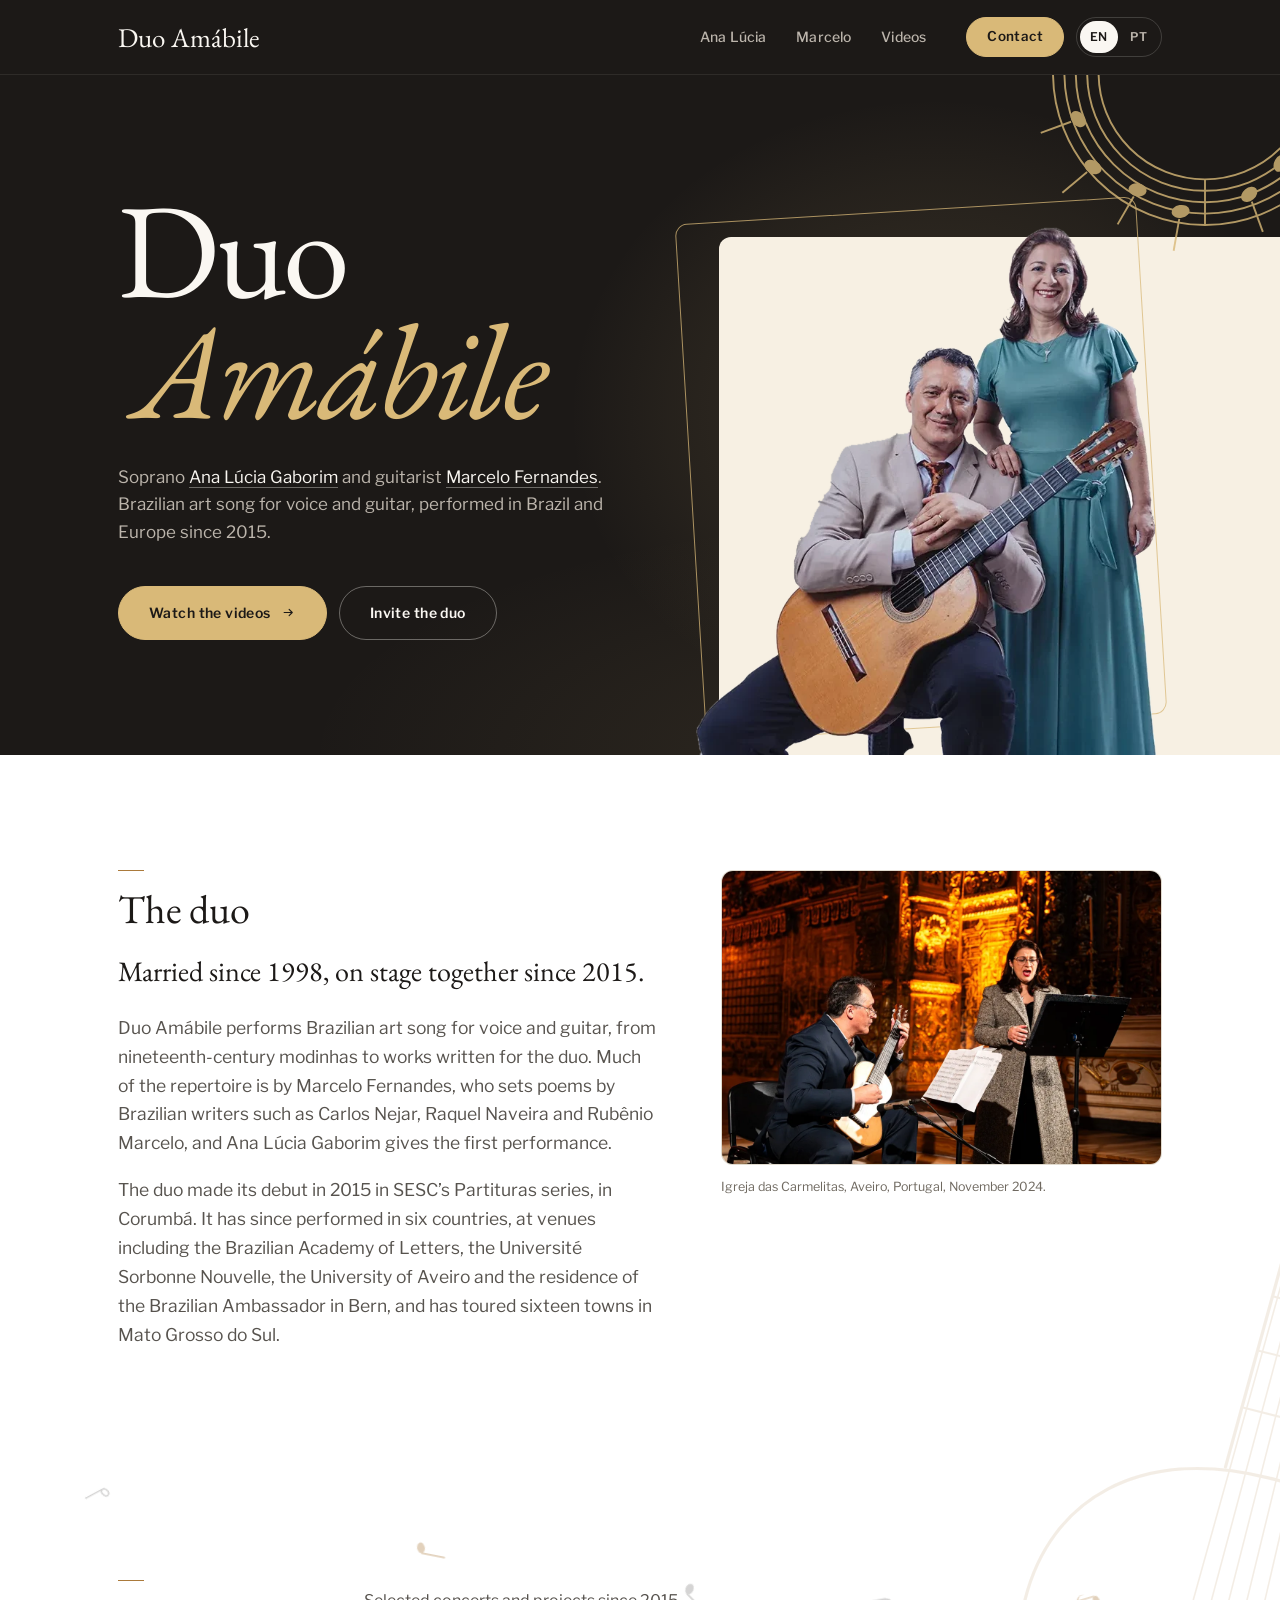
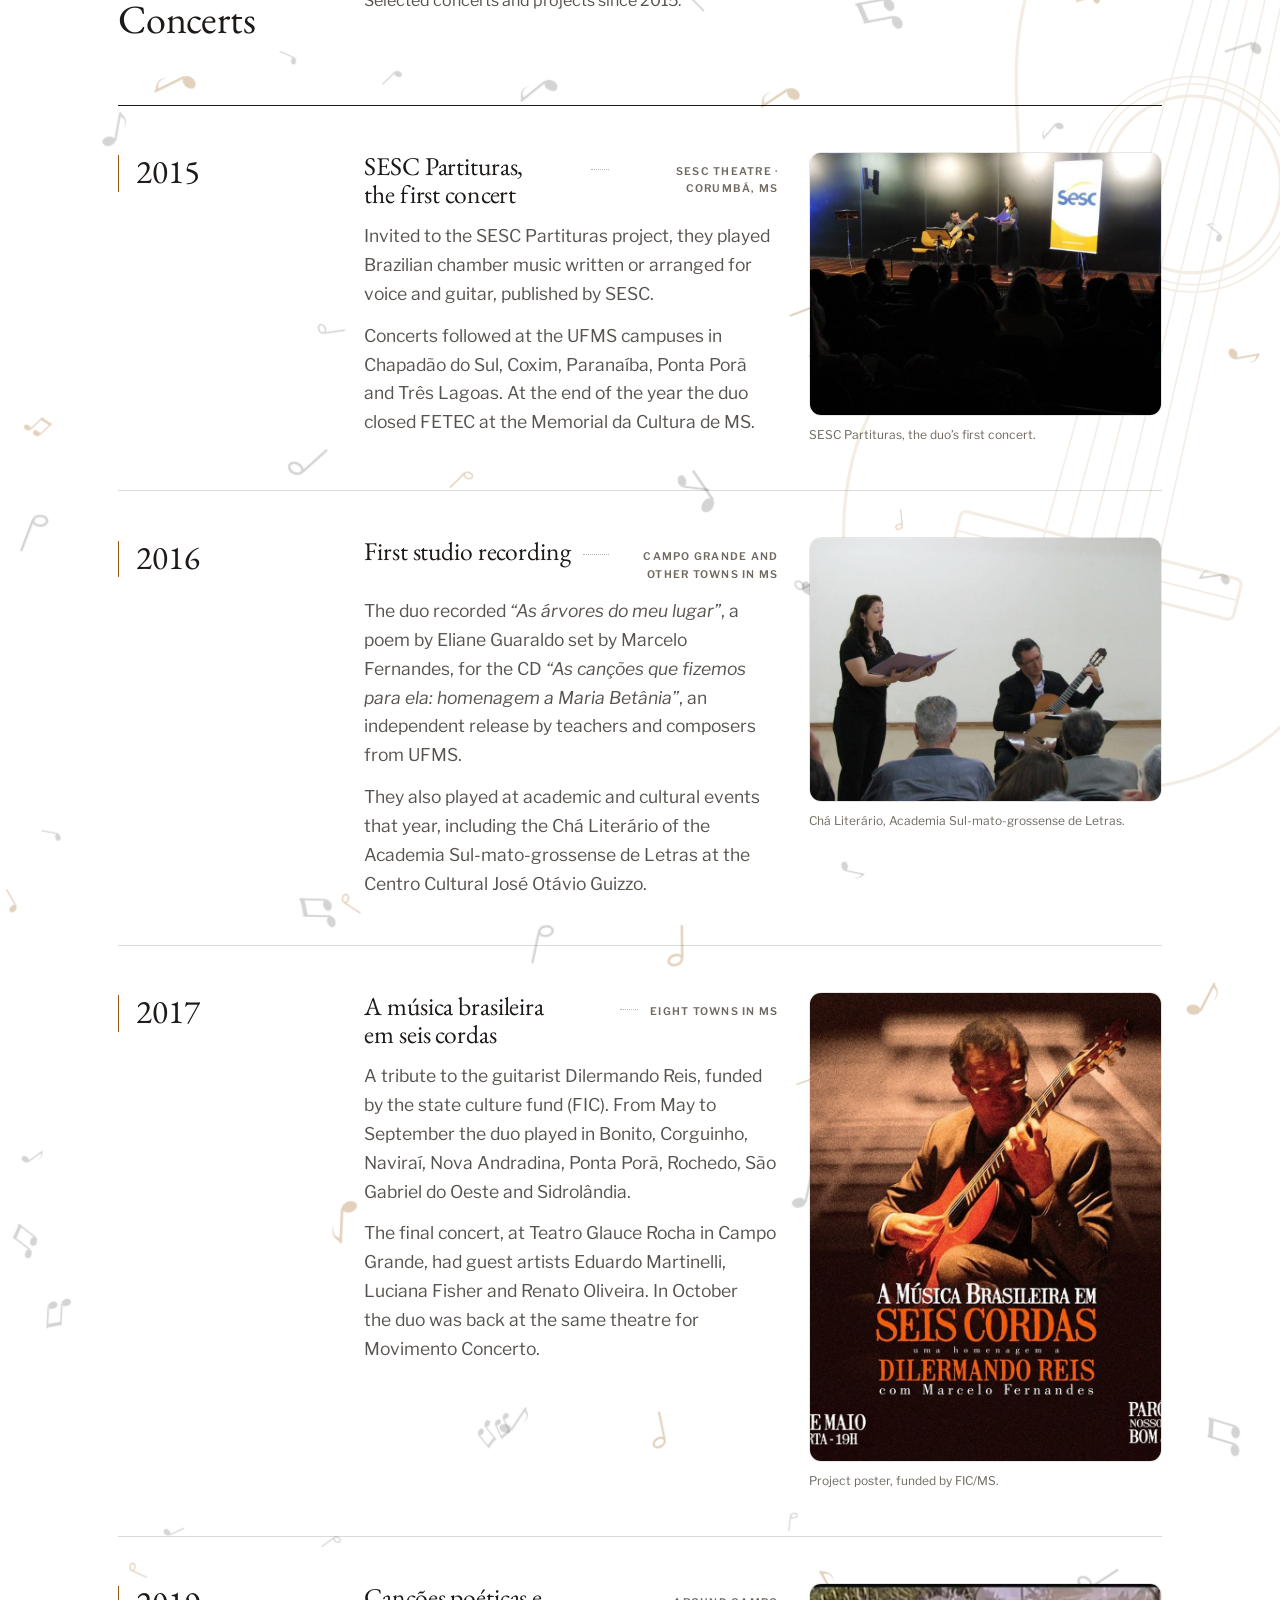
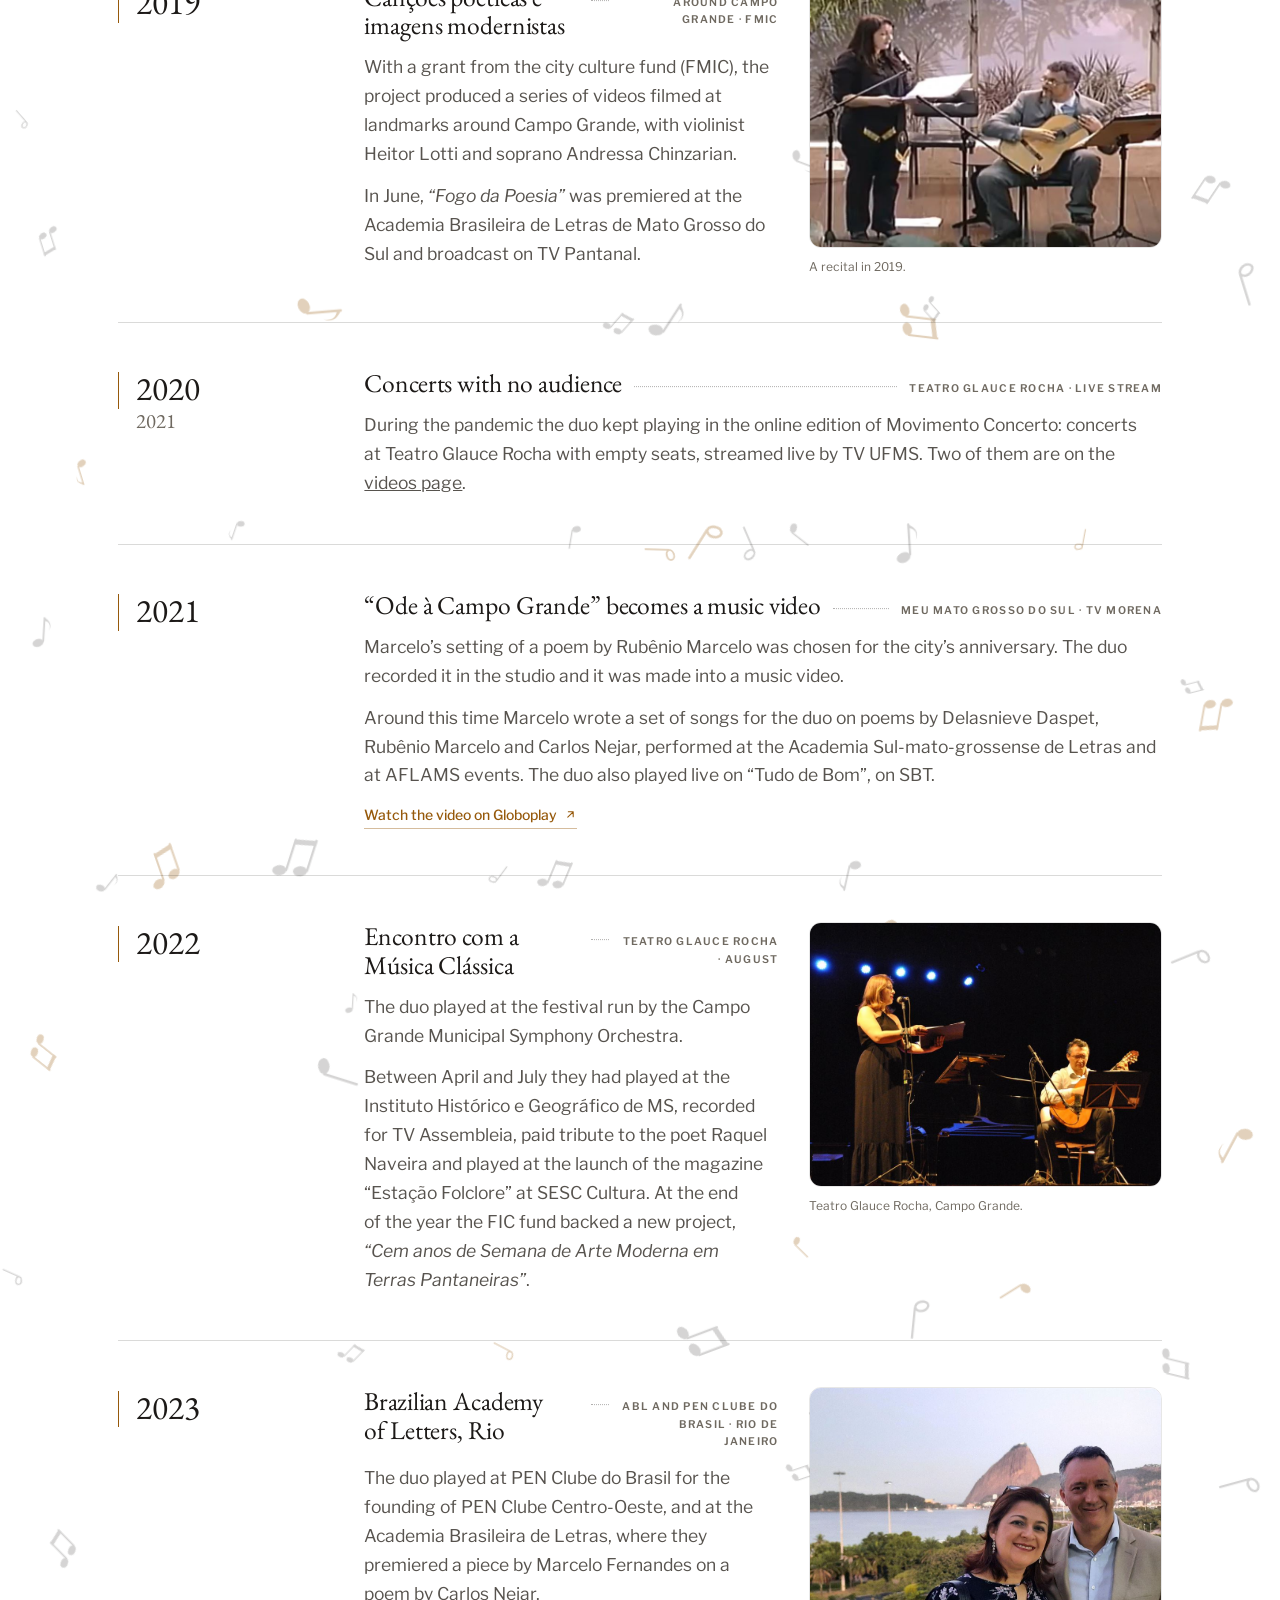
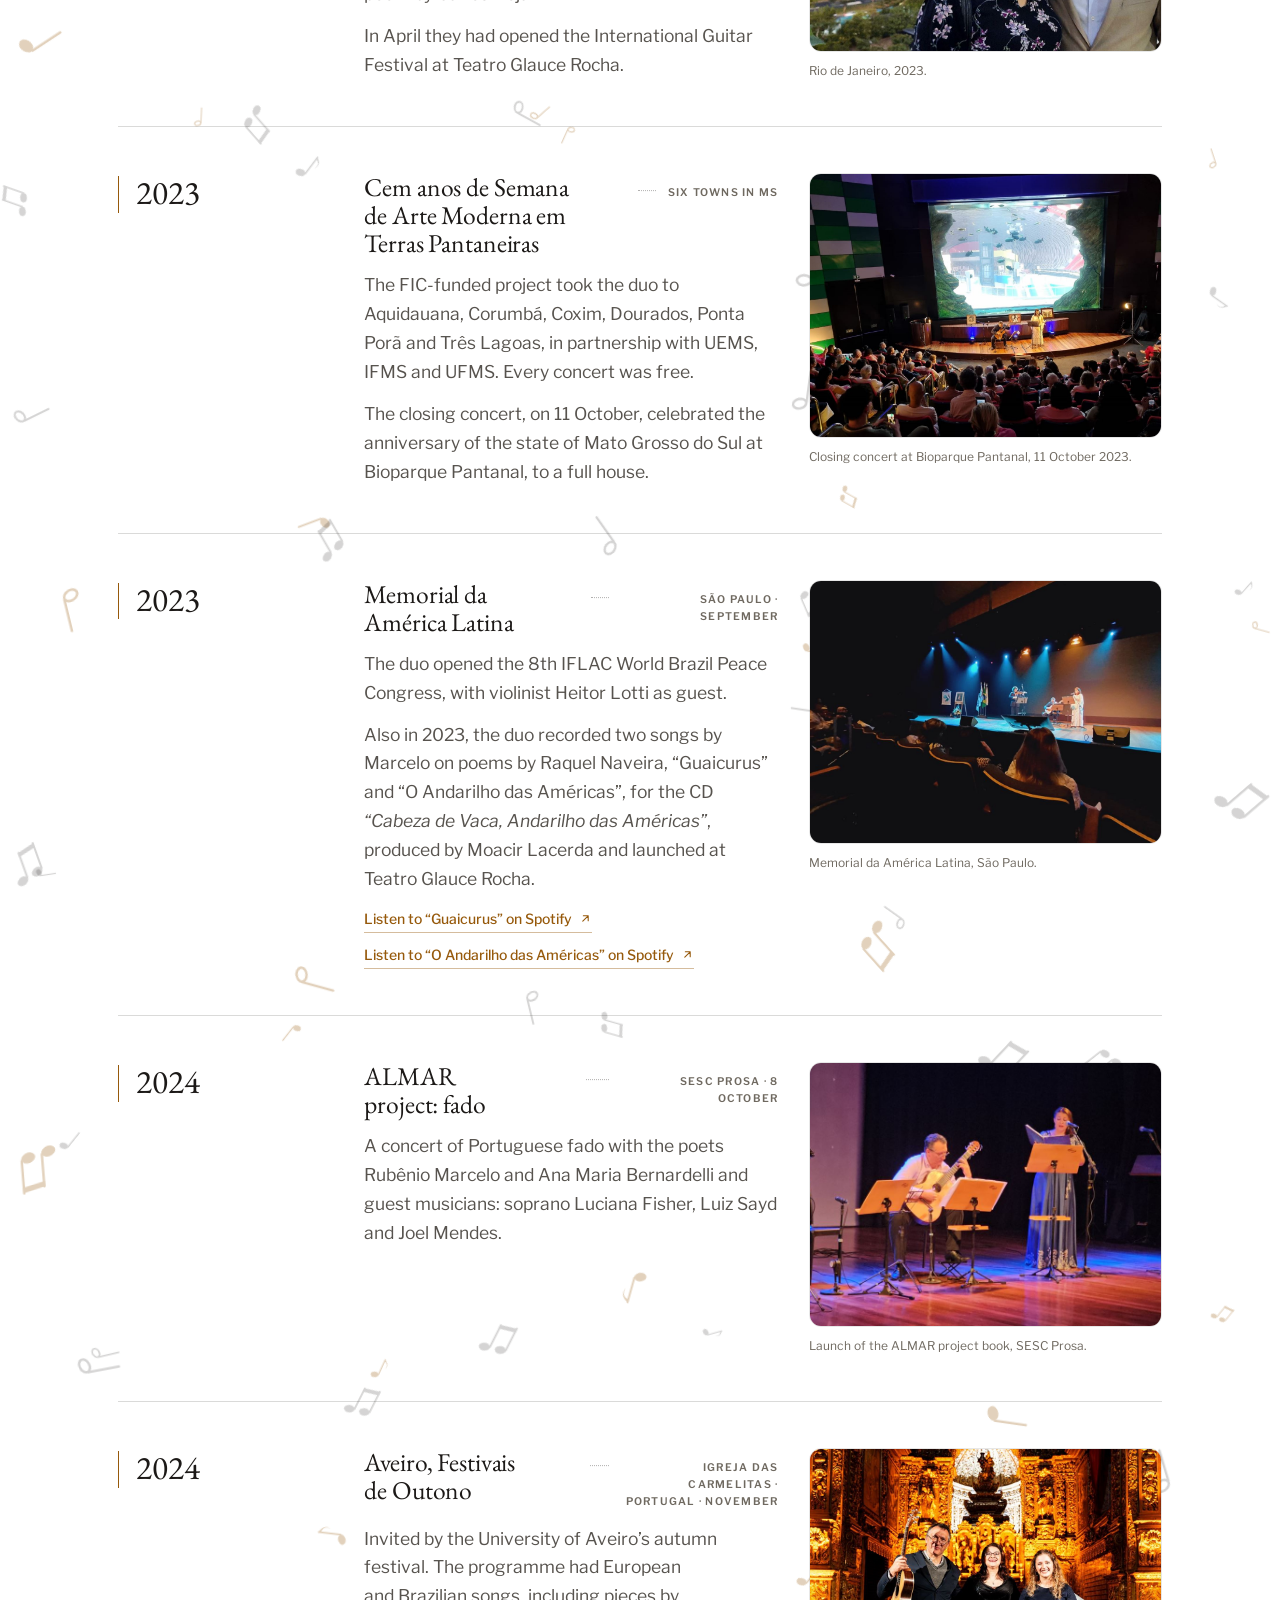
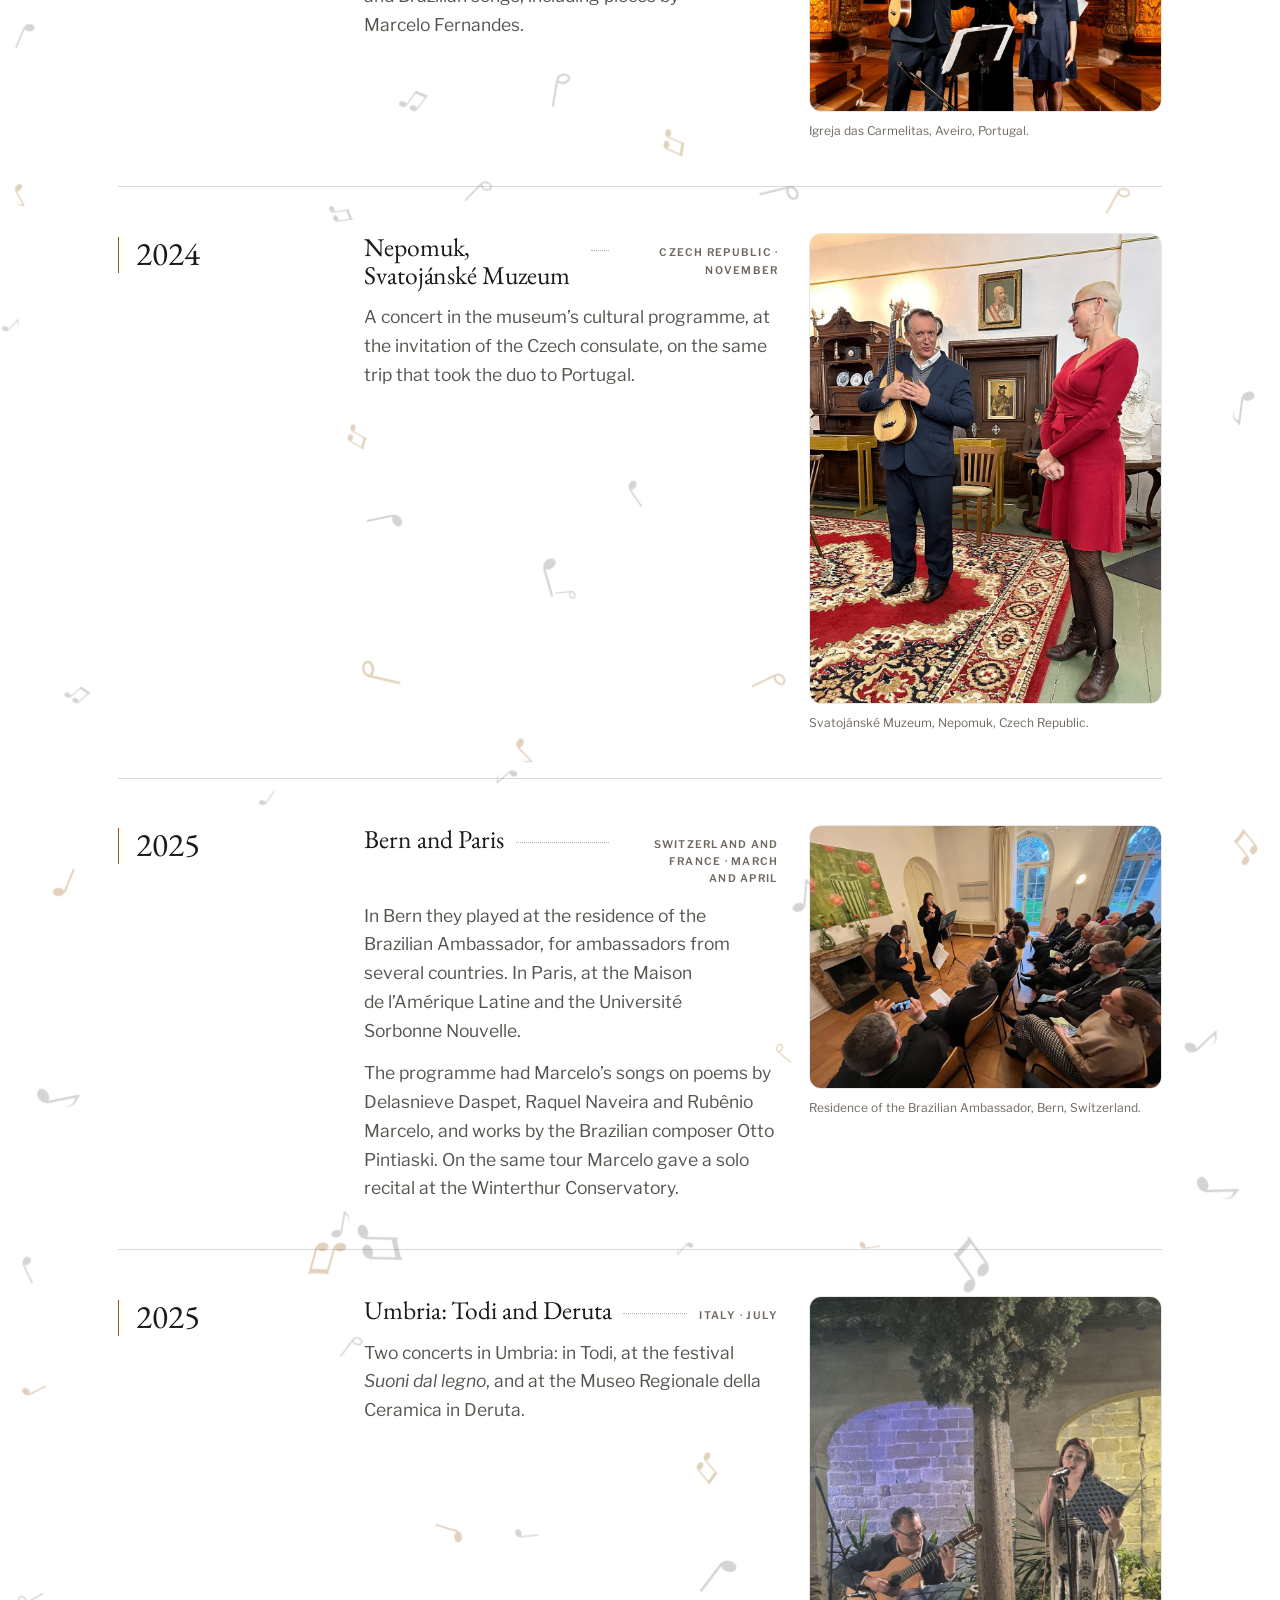
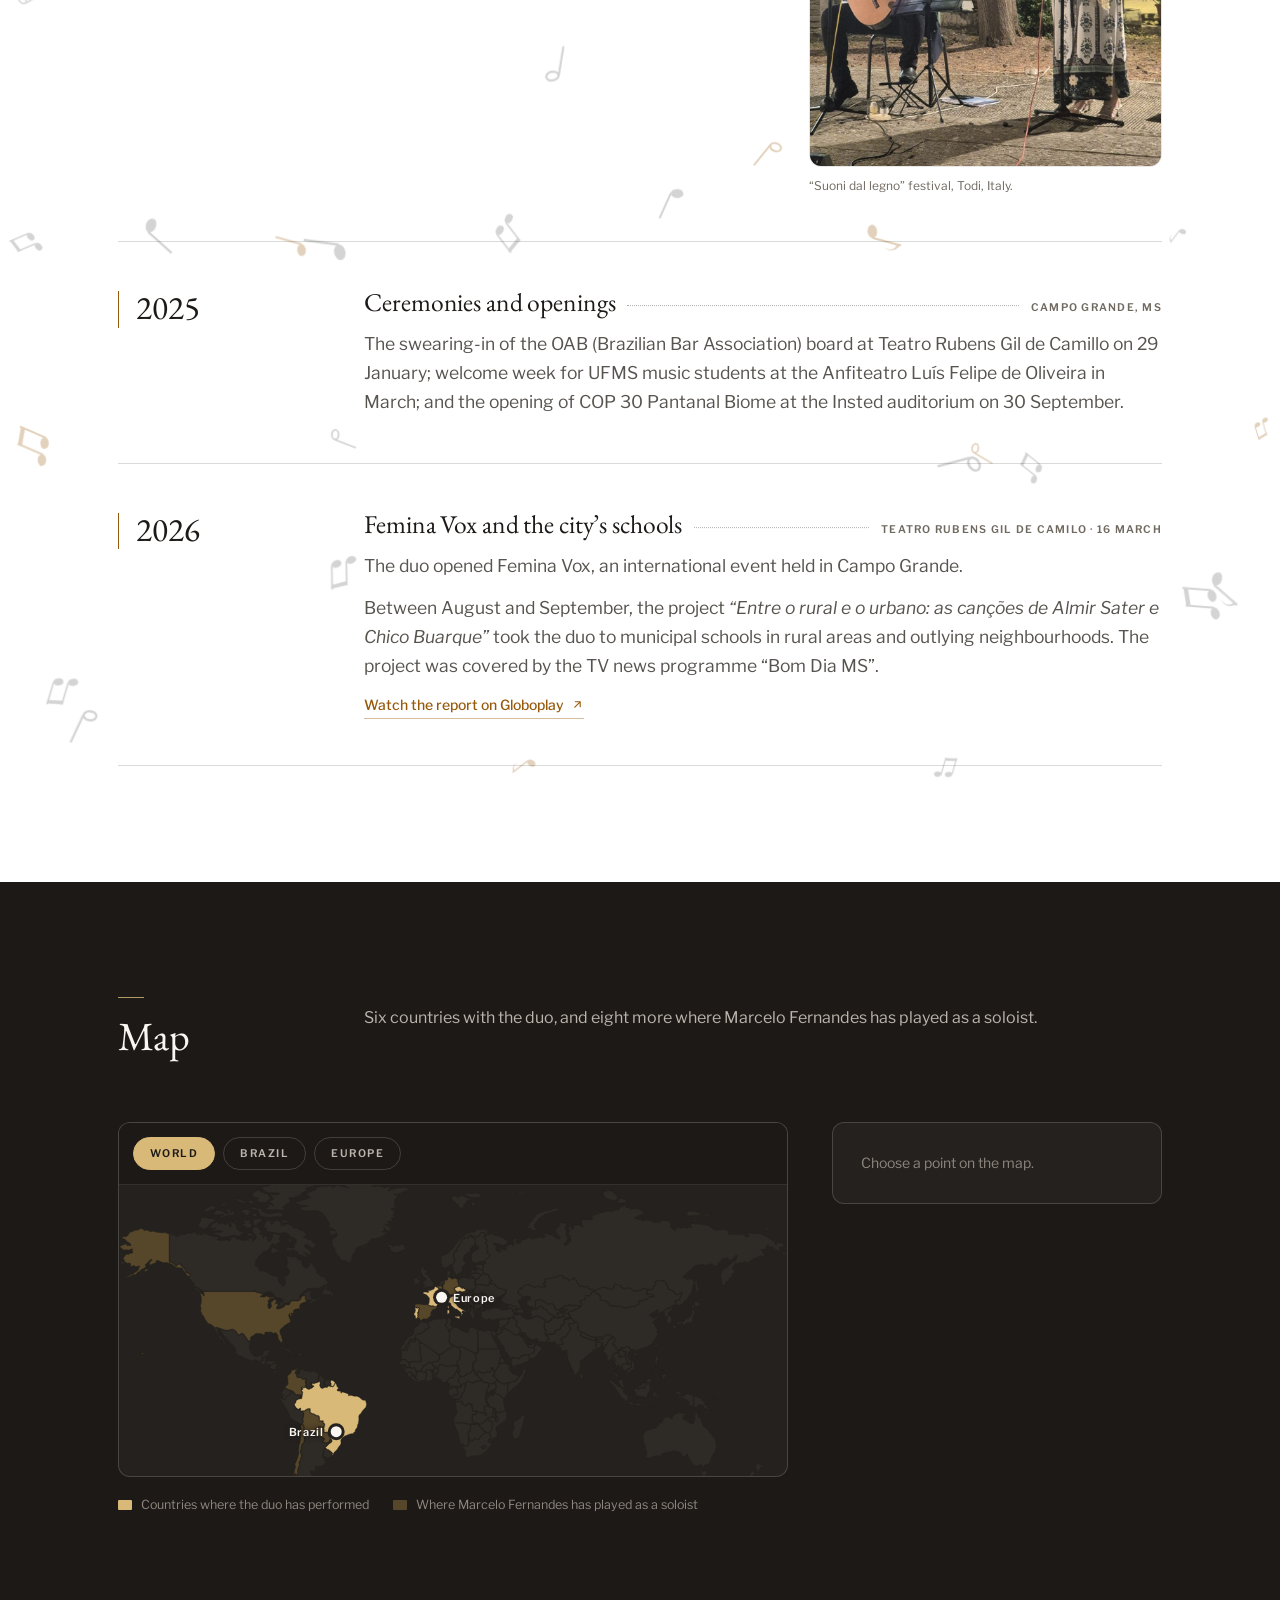
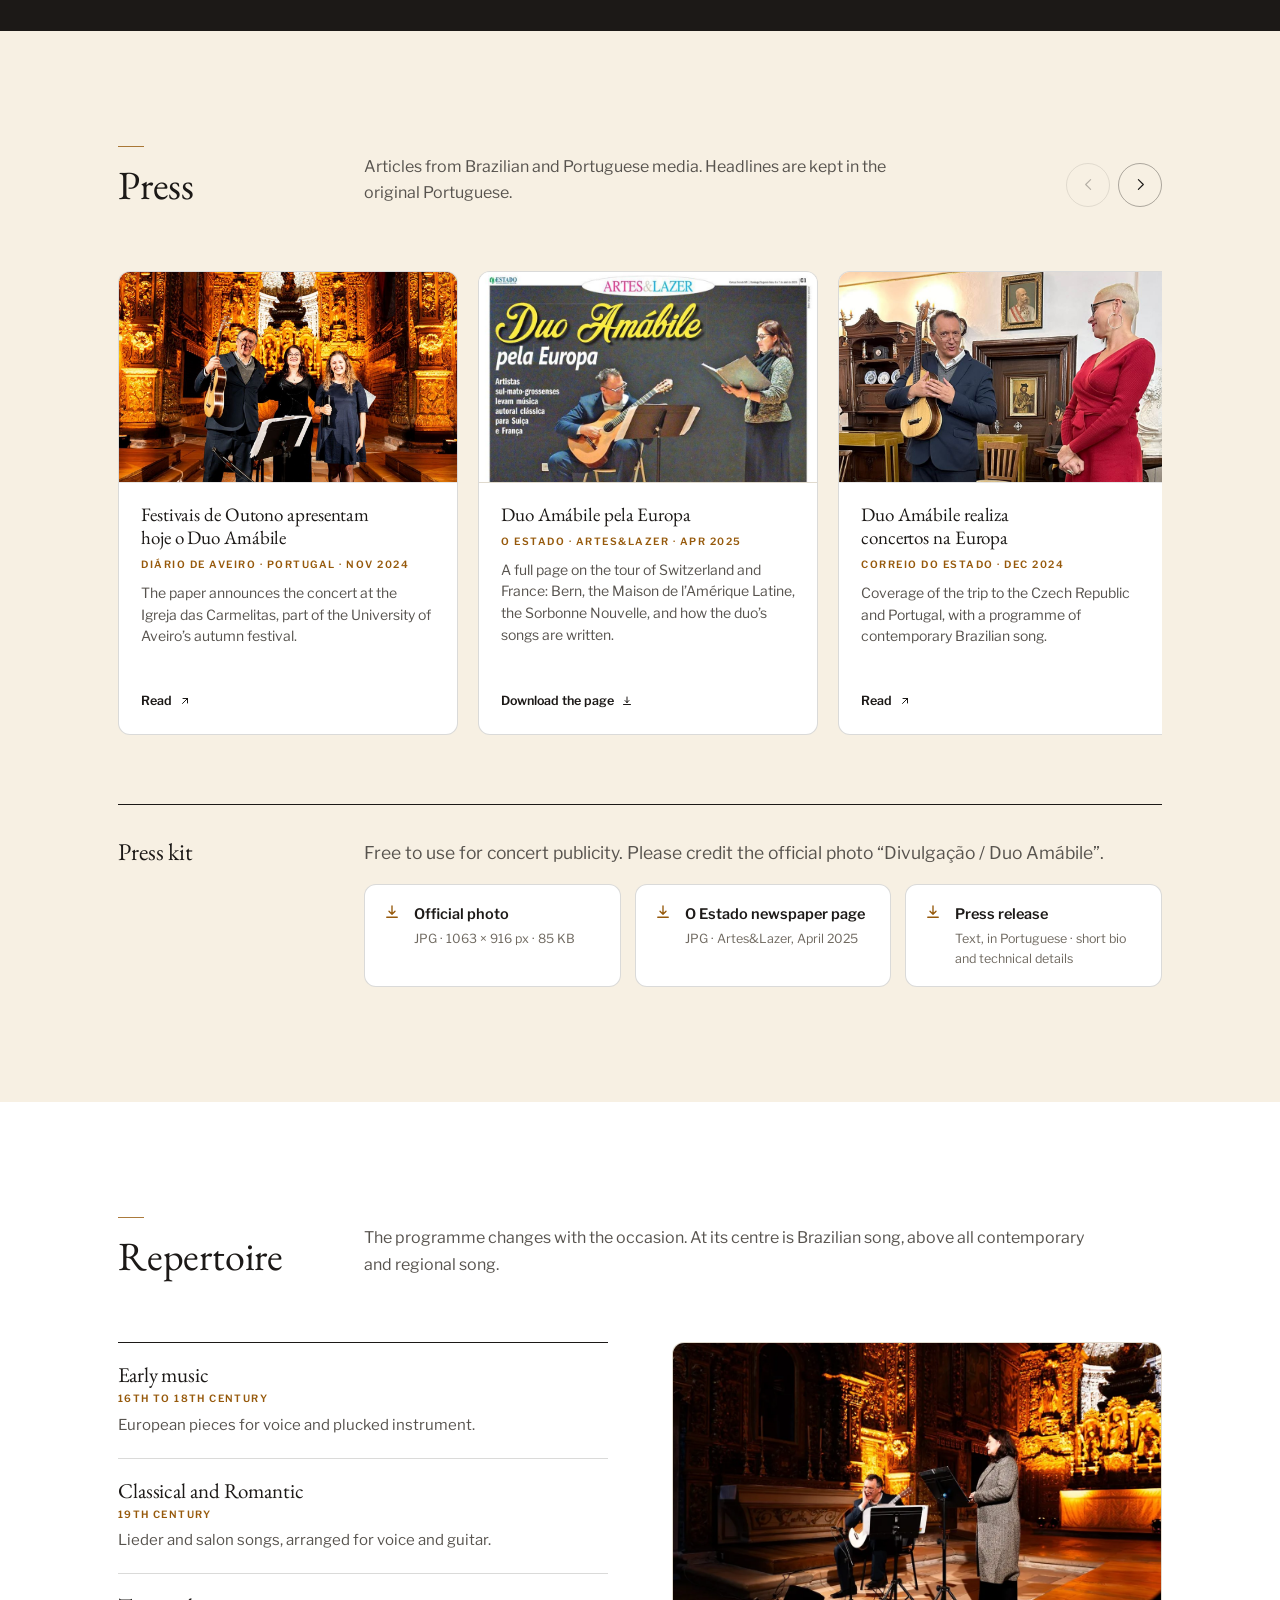
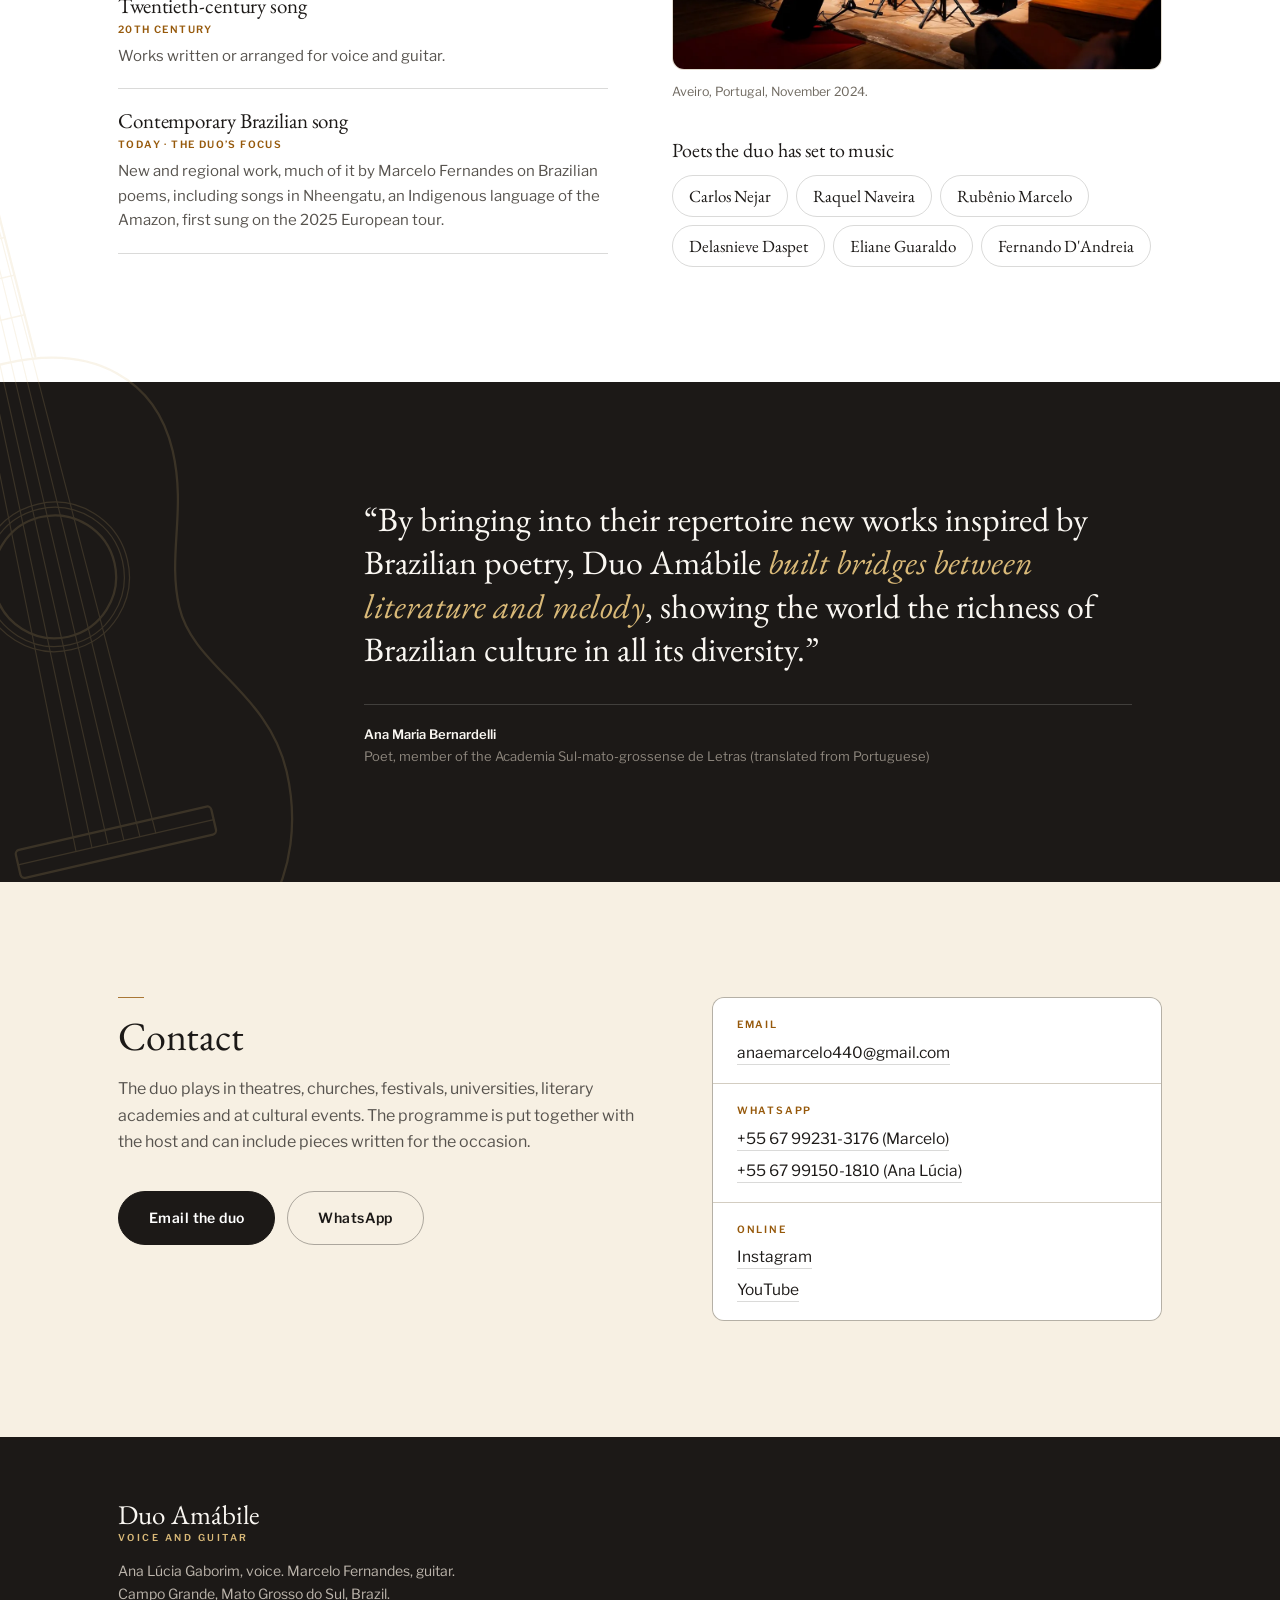
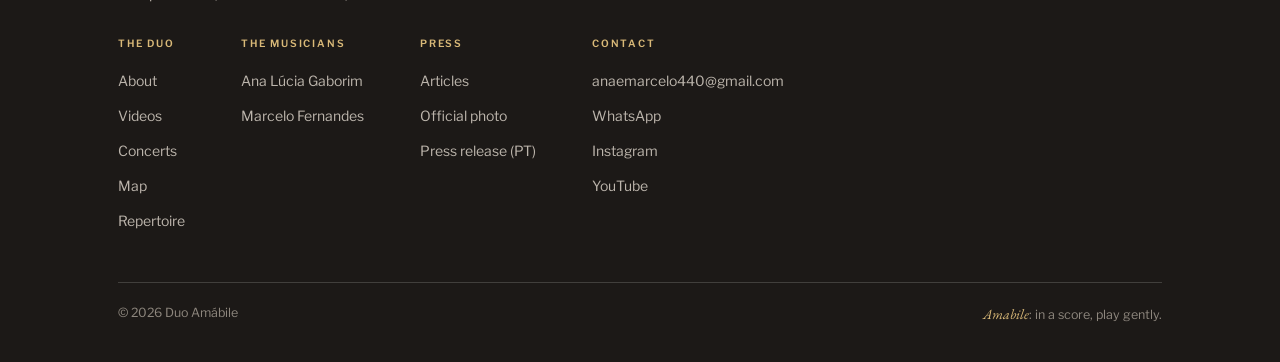
==== commit a5cb5234: "Trajetória: faixas do Cabeza de Vaca no Spotify e projeto nas escolas em 2026" ====
--- a/index.html
+++ b/index.html
@@ -401,9 +401,14 @@
               violinist Heitor Lotti as guest.
             </p>
             <p>
-              Also in 2023, Marcelo wrote two songs on poems by Raquel Naveira for the
-              CD <em>“Cabeza de Vaca, Andarilho das Américas”</em>, launched at Teatro
-              Glauce Rocha by a group of artists from Mato Grosso do Sul.
+              Also in 2023, the duo recorded two songs by Marcelo on poems by Raquel
+              Naveira, “Guaicurus” and “O Andarilho das Américas”, for the CD
+              <em>“Cabeza de Vaca, Andarilho das Américas”</em>, produced by Moacir
+              Lacerda and launched at Teatro Glauce Rocha.
+            </p>
+            <p class="marco__links">
+              <a class="link" href="https://open.spotify.com/track/1JE72SOaCuroxG6hcM31cb" target="_blank" rel="noopener">Listen to “Guaicurus” on Spotify <svg viewBox="0 0 24 24" aria-hidden="true"><path d="M7 17 17 7m0 0H8m9 0v9" fill="none" stroke="currentColor" stroke-width="2" stroke-linecap="round" stroke-linejoin="round"/></svg></a>
+              <a class="link" href="https://open.spotify.com/track/7kzAIVdac7UPBhdPkfzWRC" target="_blank" rel="noopener">Listen to “O Andarilho das Américas” on Spotify <svg viewBox="0 0 24 24" aria-hidden="true"><path d="M7 17 17 7m0 0H8m9 0v9" fill="none" stroke="currentColor" stroke-width="2" stroke-linecap="round" stroke-linejoin="round"/></svg></a>
             </p>
           </div>
           <figure class="marco__foto">
@@ -560,9 +565,13 @@
               The duo opened Femina Vox, an international event held in Campo Grande.
             </p>
             <p>
-              The same year they started <em>“Entre o rural e o urbano: as canções de
-              Almir Sater e Chico Buarque”</em>, a series of concerts in the city’s
-              public schools.
+              Between August and September, the project <em>“Entre o rural e o urbano:
+              as canções de Almir Sater e Chico Buarque”</em> took the duo to municipal
+              schools in rural areas and outlying neighbourhoods. The project was
+              covered by the TV news programme “Bom Dia MS”.
+            </p>
+            <p class="marco__links">
+              <a class="link" href="https://globoplay.globo.com/v/14868239/" target="_blank" rel="noopener">Watch the report on Globoplay <svg viewBox="0 0 24 24" aria-hidden="true"><path d="M7 17 17 7m0 0H8m9 0v9" fill="none" stroke="currentColor" stroke-width="2" stroke-linecap="round" stroke-linejoin="round"/></svg></a>
             </p>
           </div>
         </div>
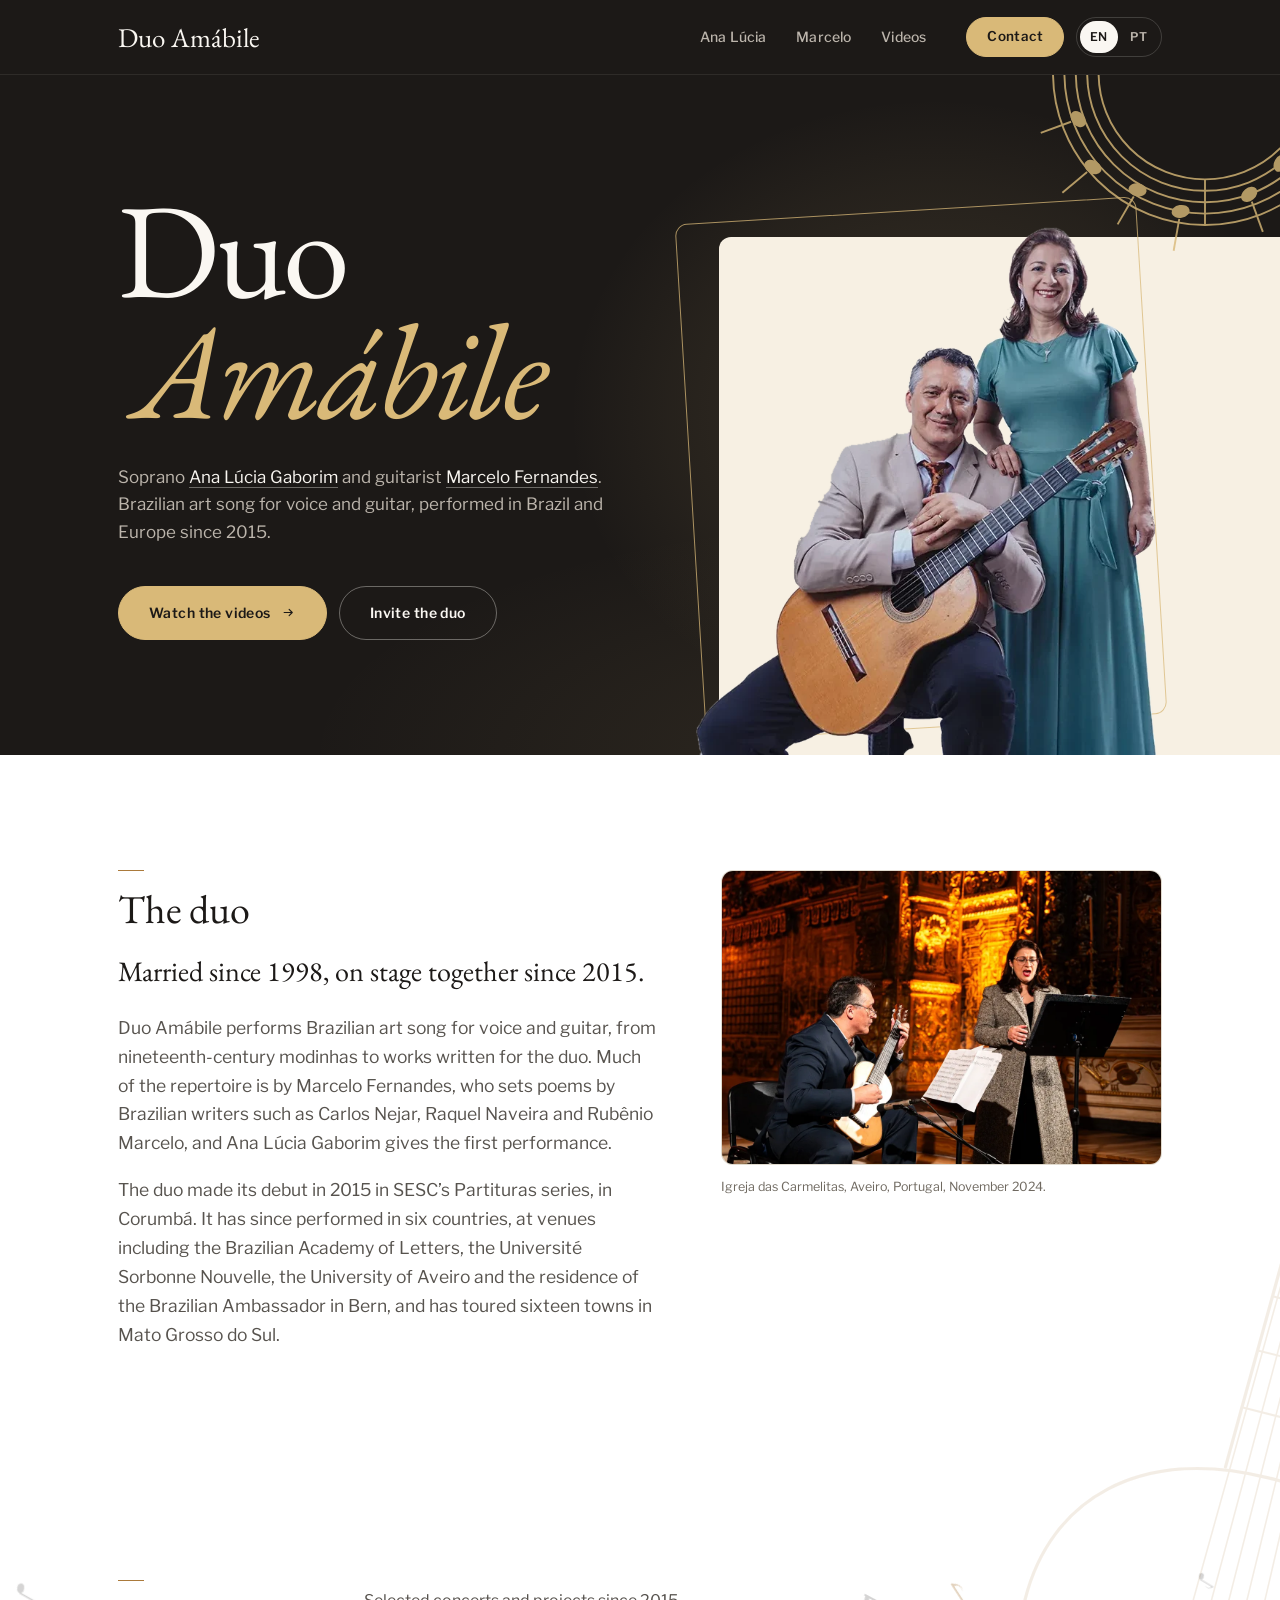
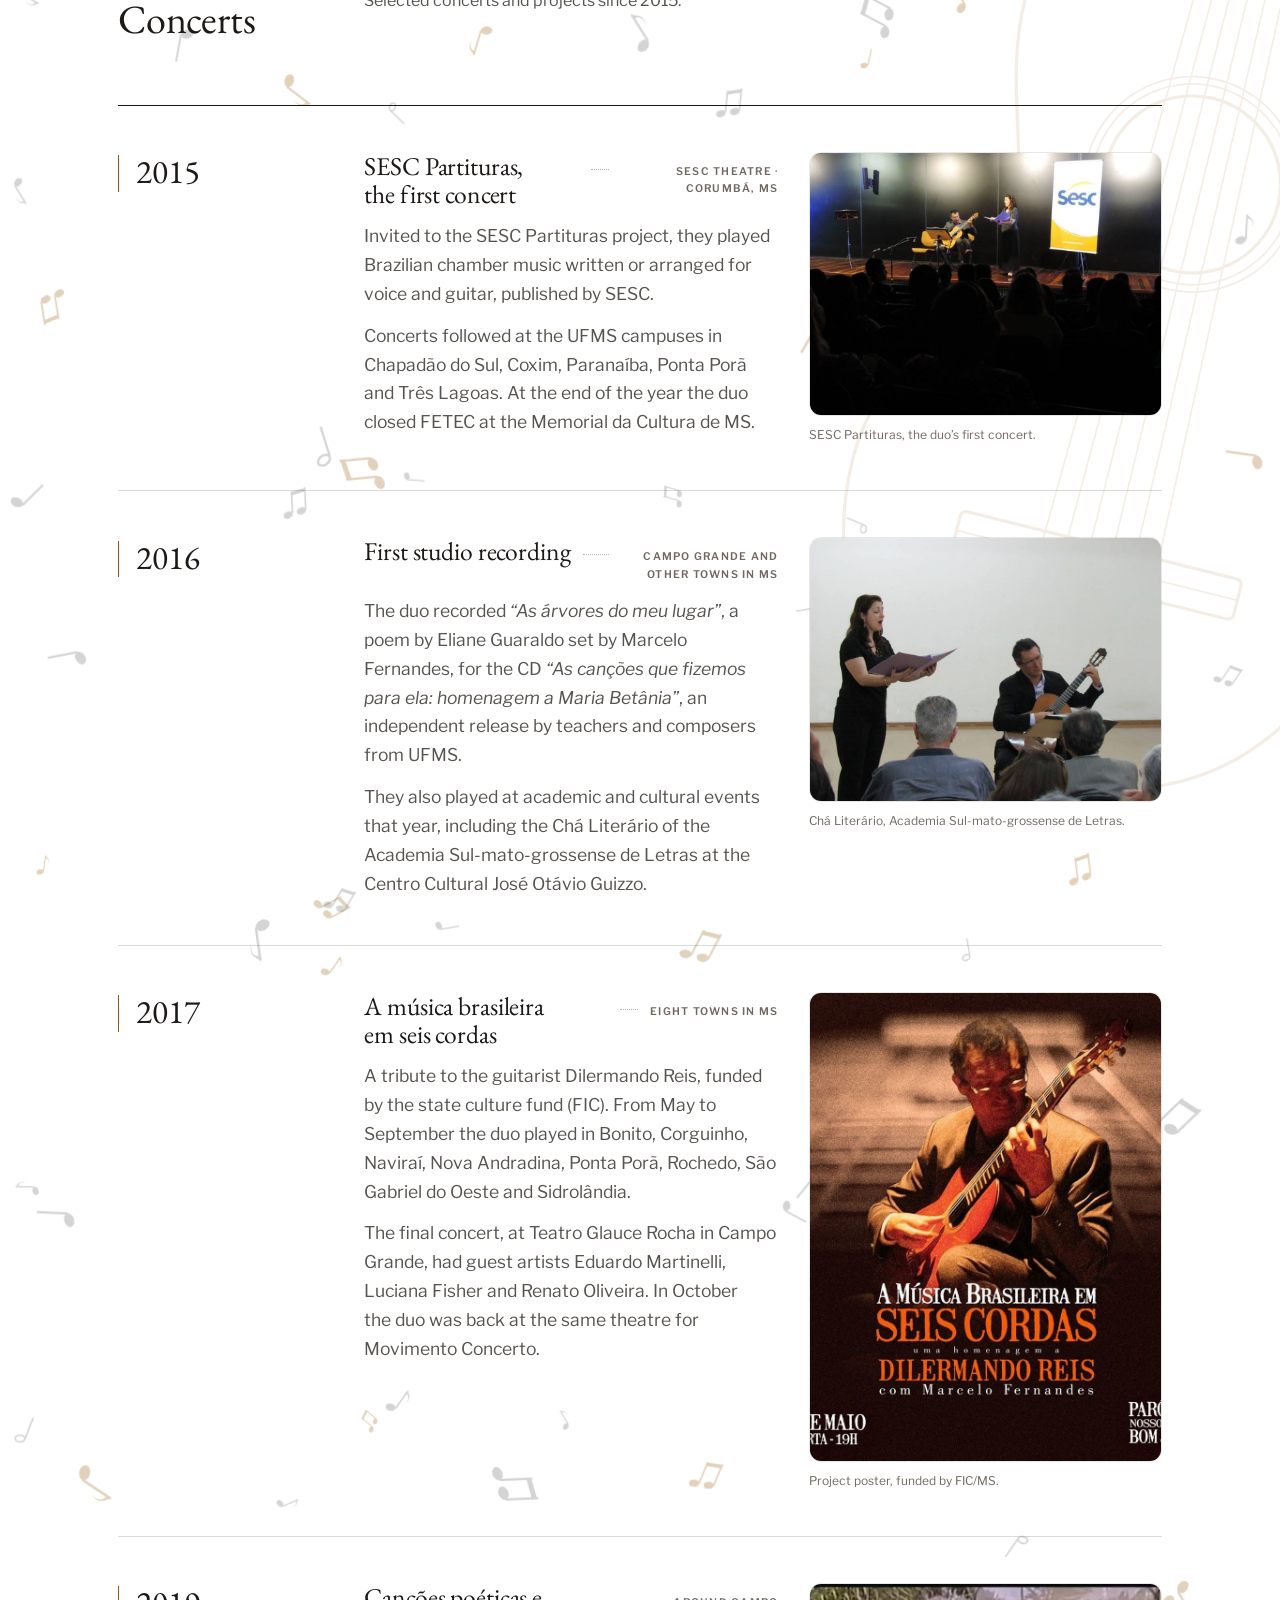
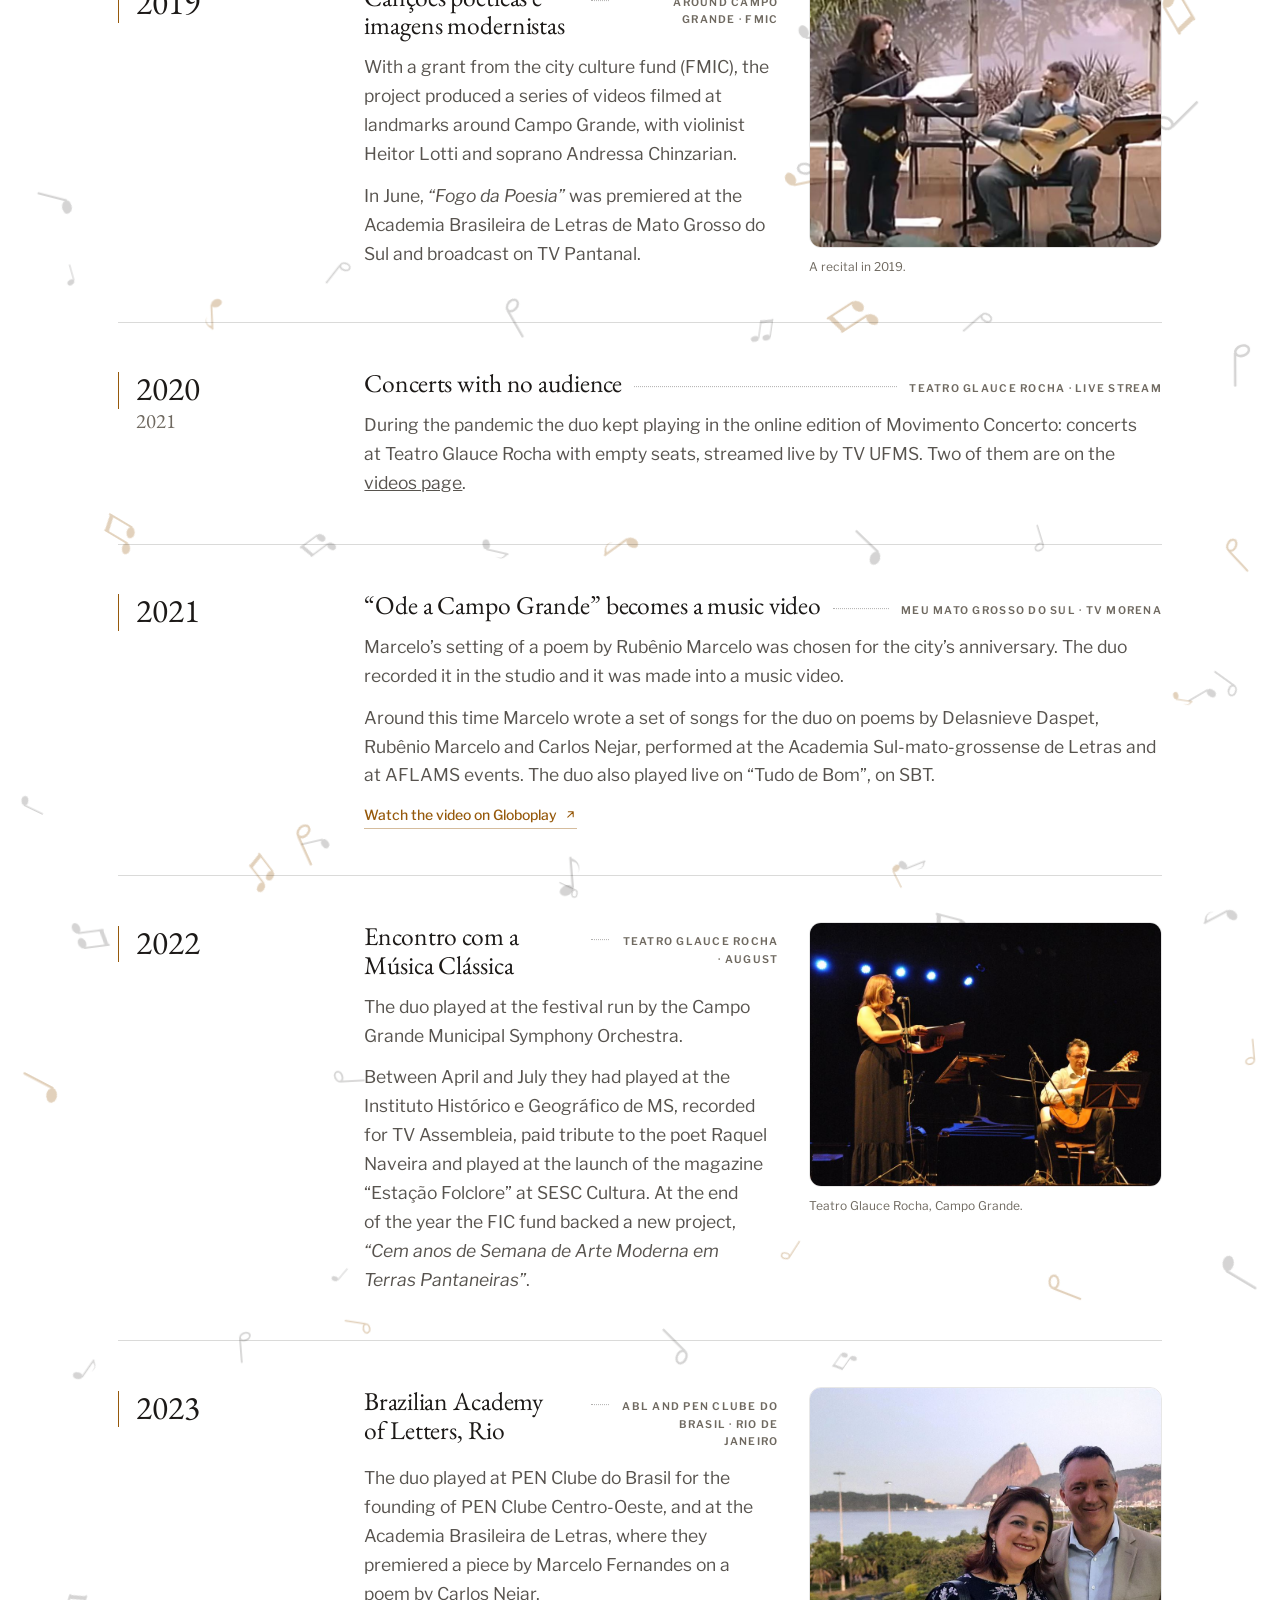
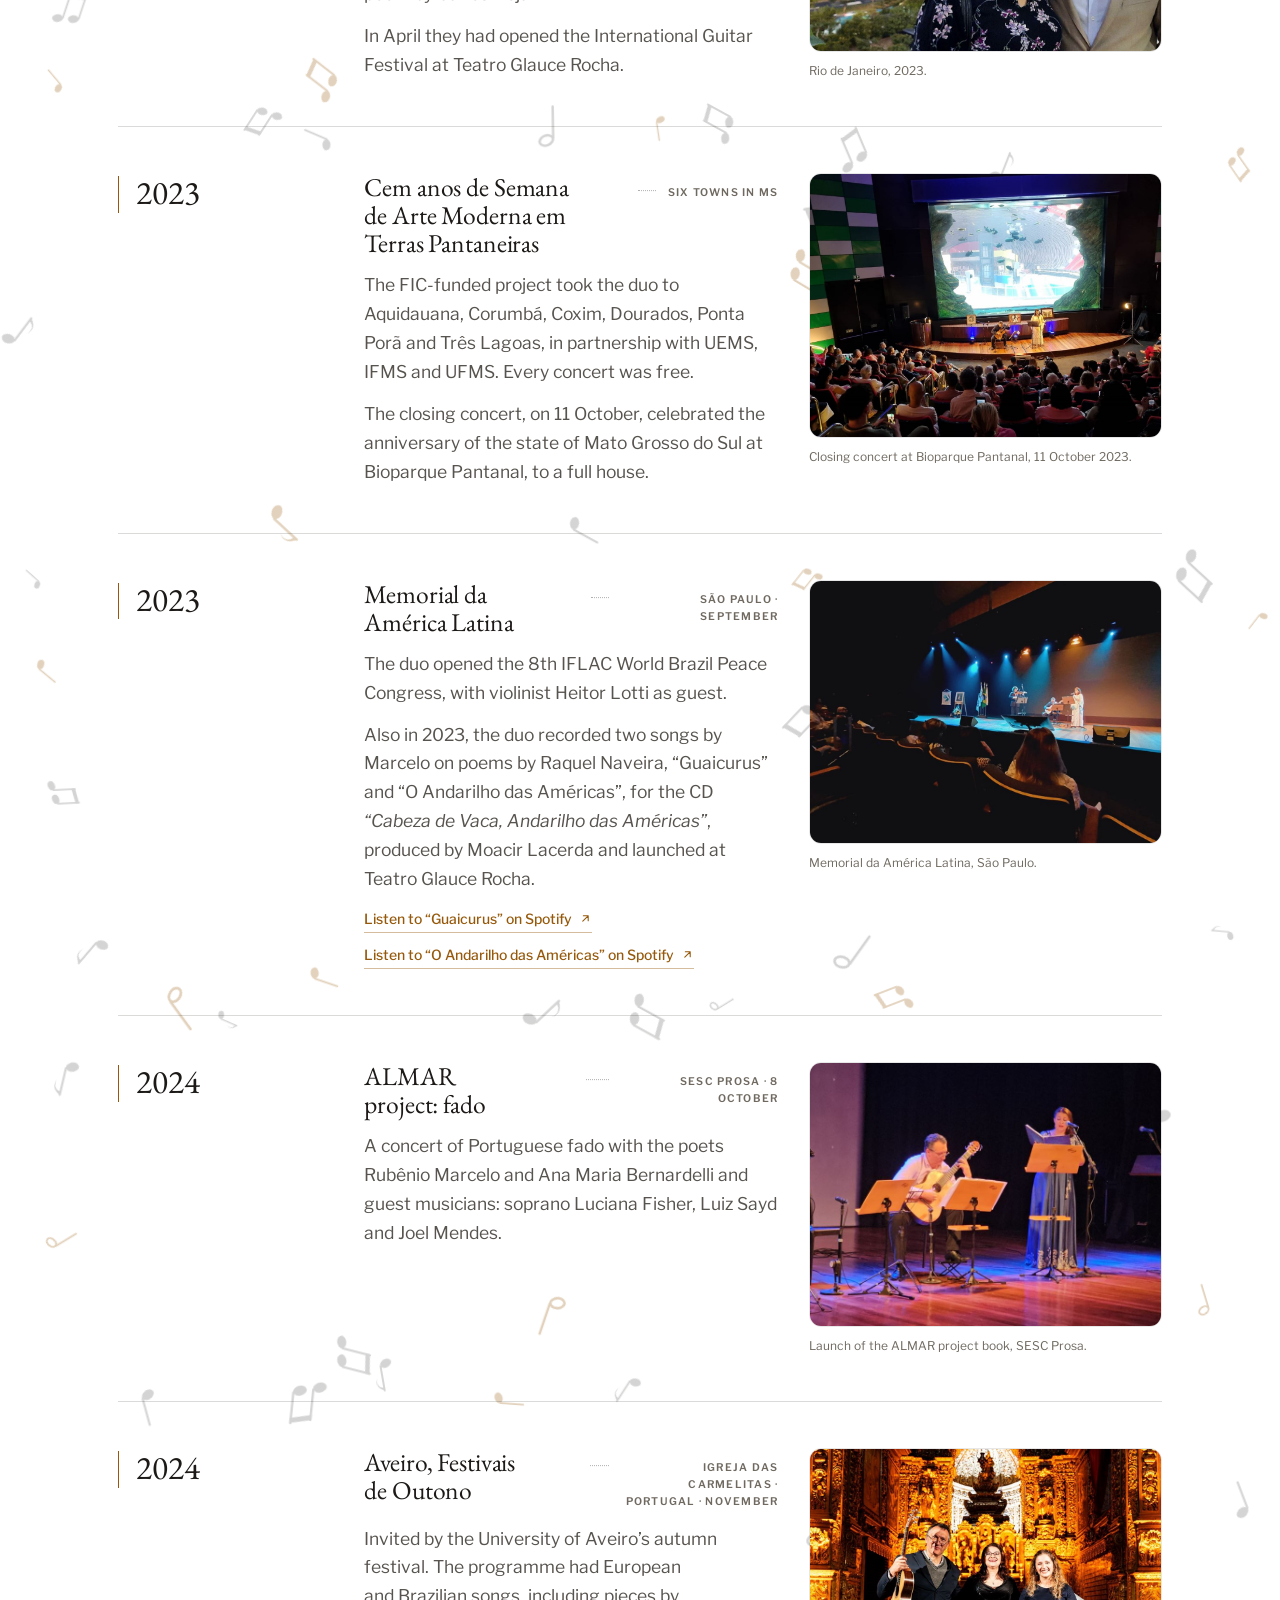
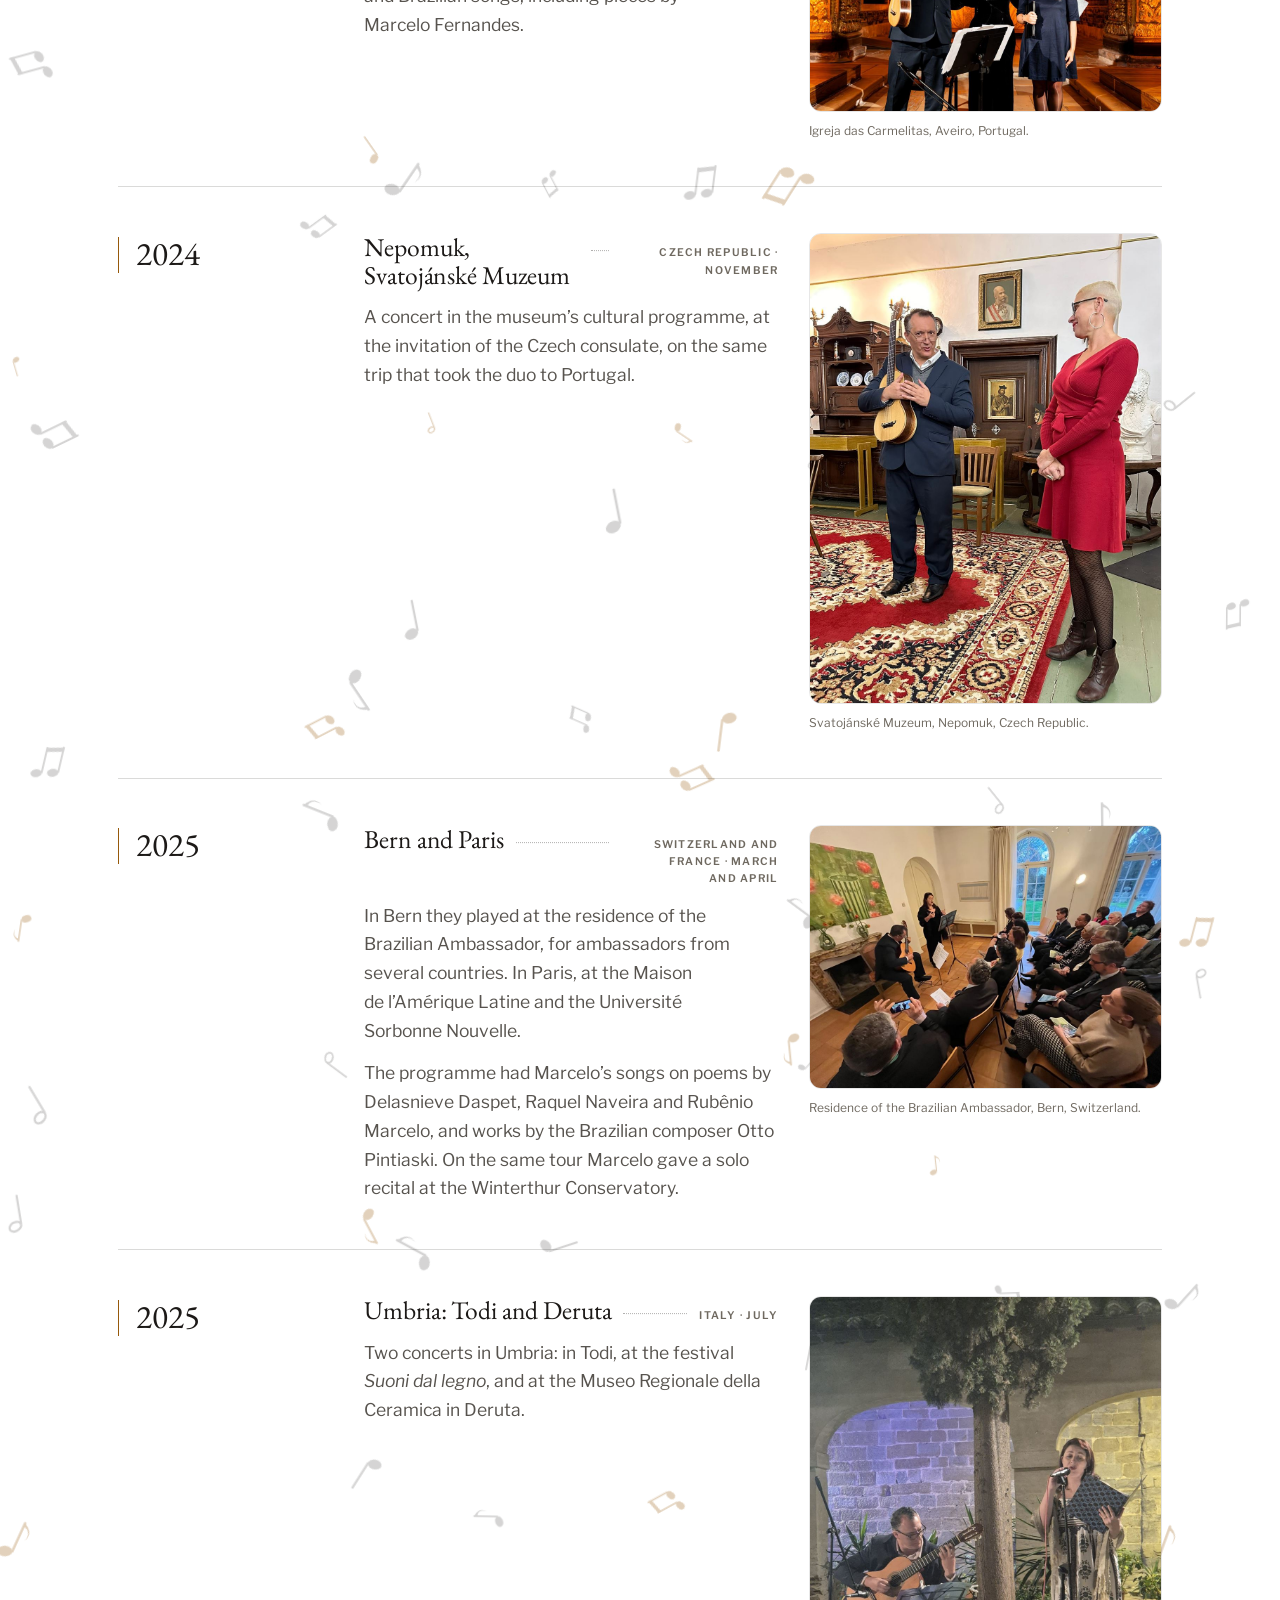
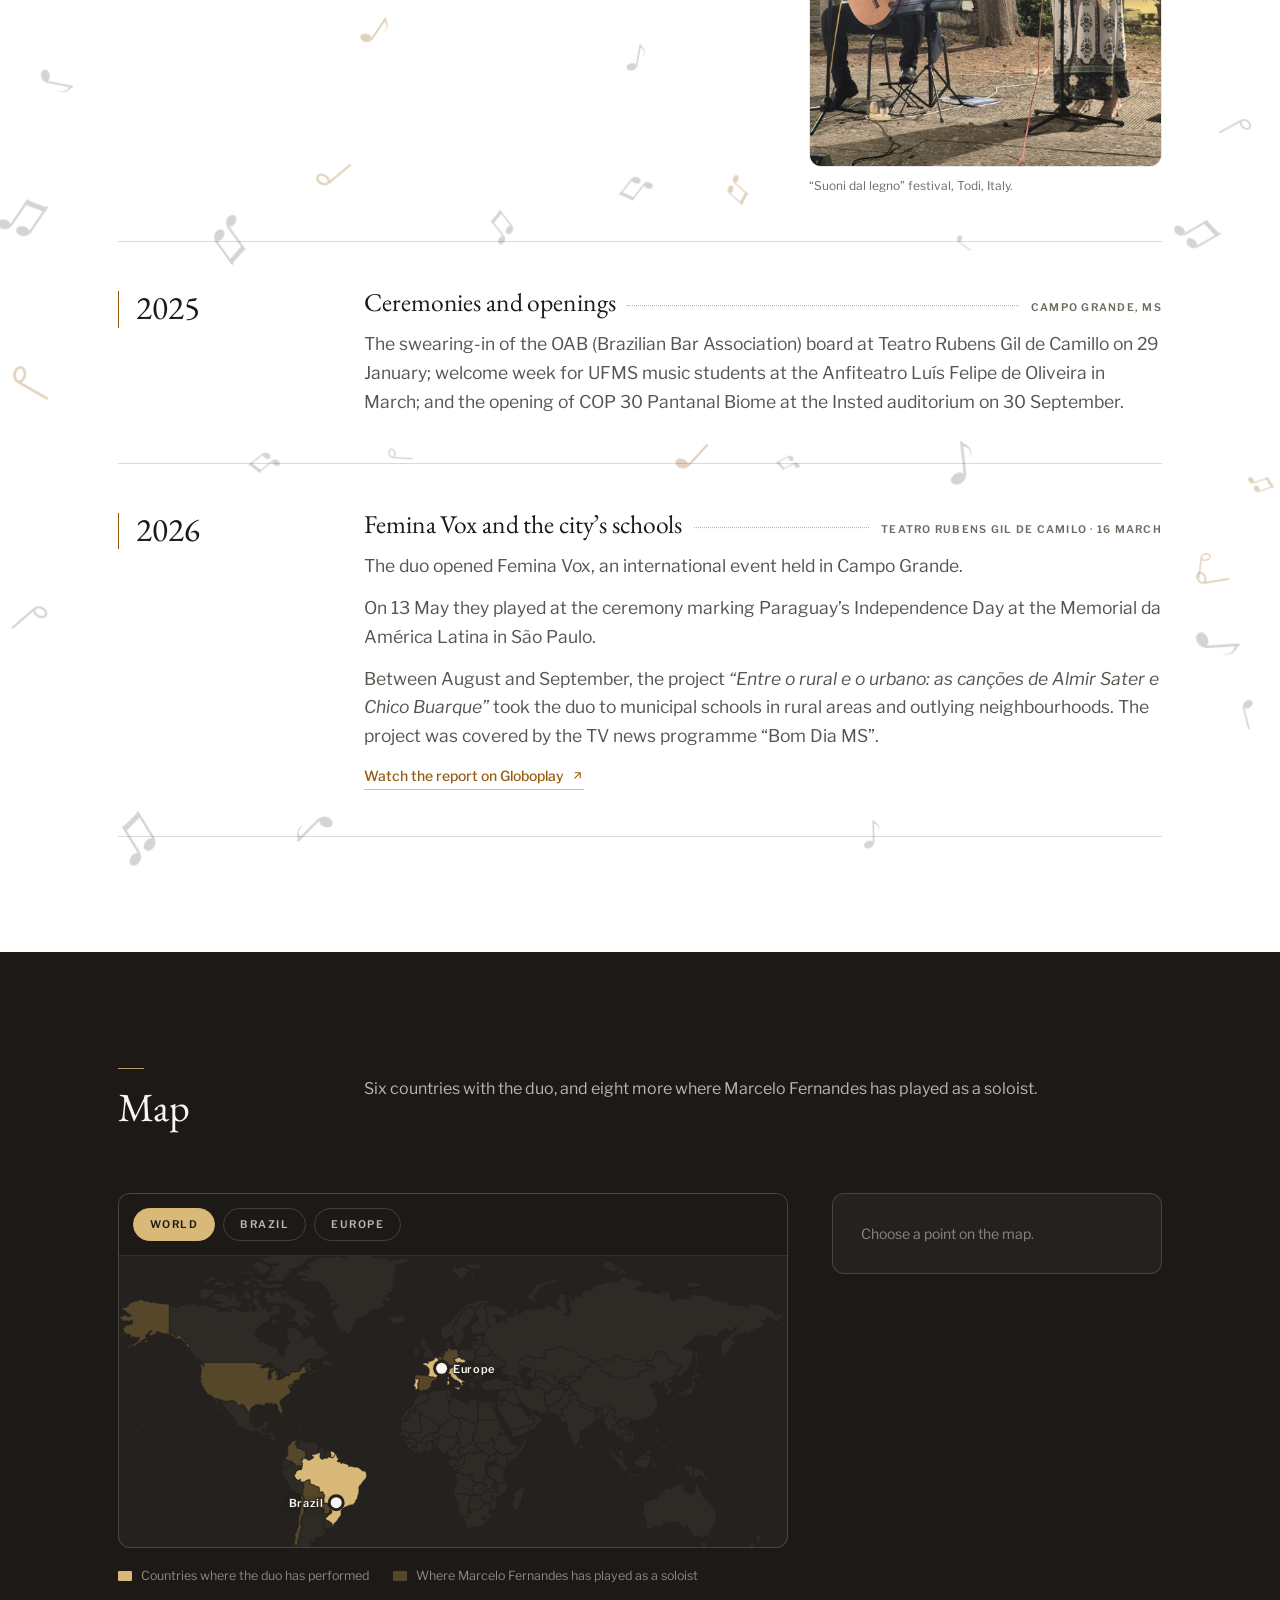
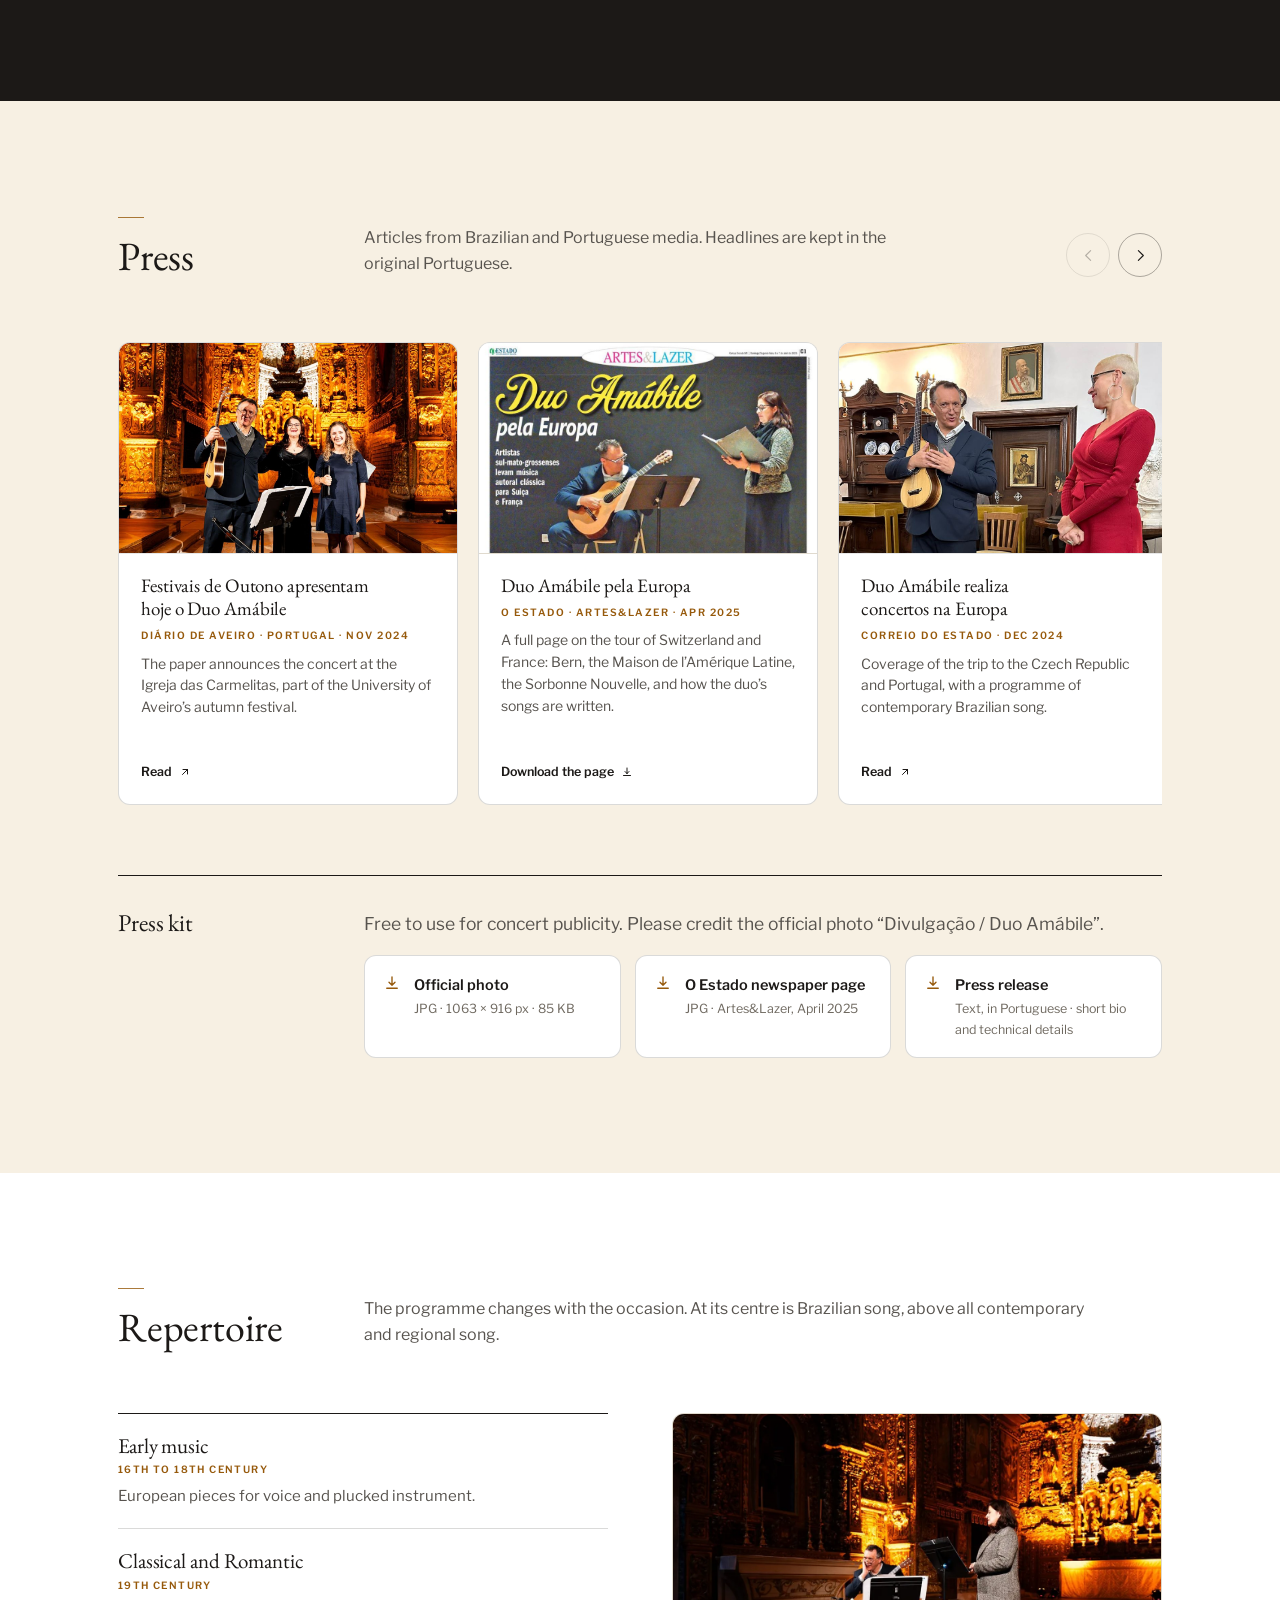
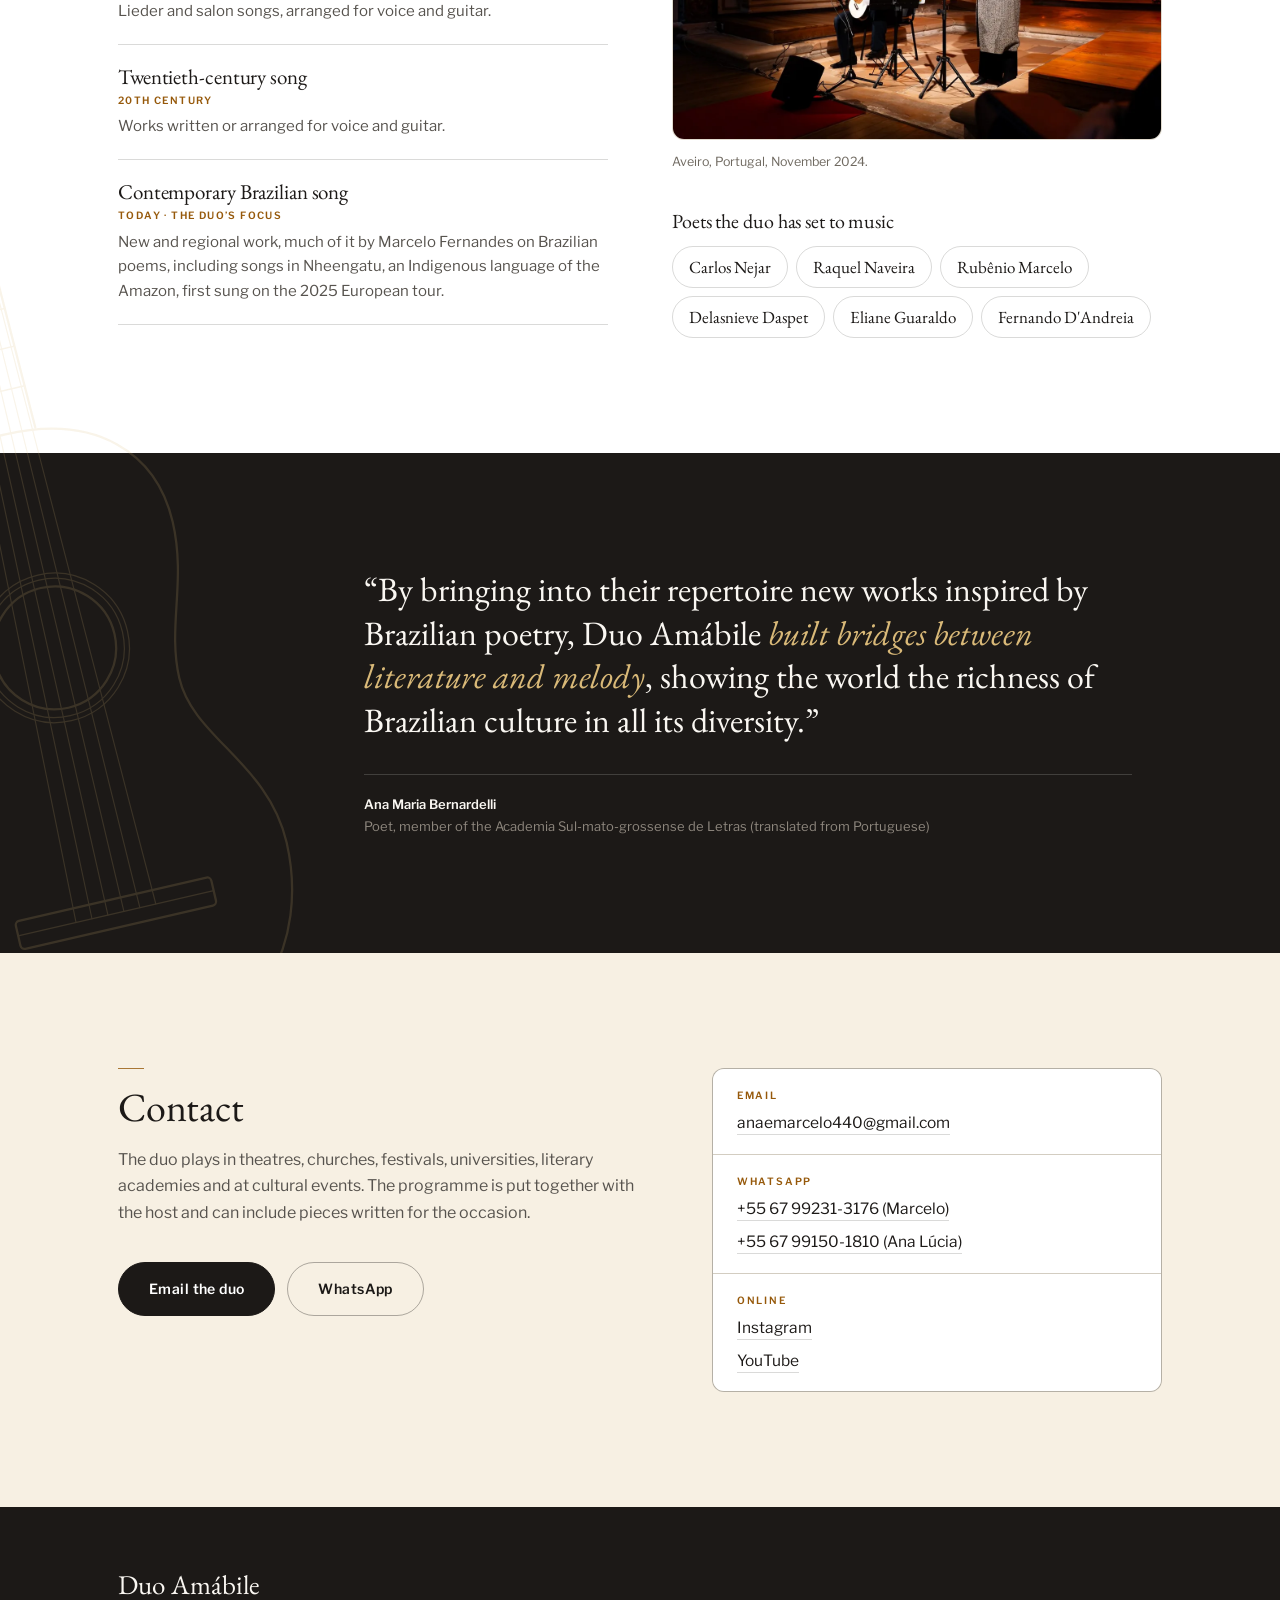
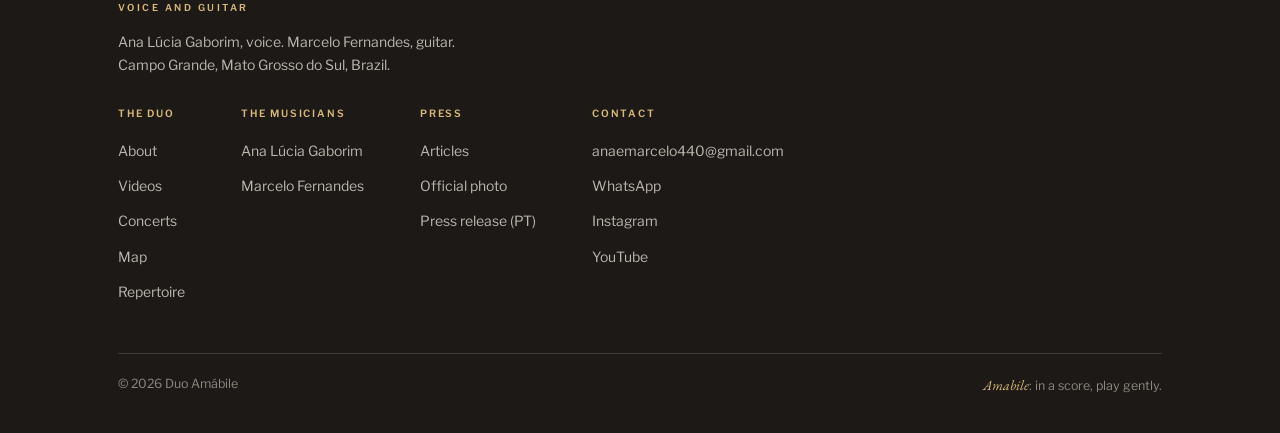
==== commit 36716f68: "Paraguai em 2026 e 'Ode a Campo Grande' sem crase em todo o site" ====
--- a/index.html
+++ b/index.html
@@ -284,7 +284,7 @@
         <div class="marco__corpo">
           <div>
             <div class="marco__cabeca">
-              <h3>“Ode à Campo Grande” becomes a music video</h3>
+              <h3>“Ode a Campo Grande” becomes a music video</h3>
               <i class="marco__fio"></i>
               <p class="marco__onde">Meu Mato Grosso do Sul · TV Morena</p>
             </div>
@@ -563,6 +563,10 @@
             </div>
             <p>
               The duo opened Femina Vox, an international event held in Campo Grande.
+            </p>
+            <p>
+              On 13 May they played at the ceremony marking Paraguay’s Independence
+              Day at the Memorial da América Latina in São Paulo.
             </p>
             <p>
               Between August and September, the project <em>“Entre o rural e o urbano:
@@ -945,6 +949,6 @@
 
 <script src="js/main.js?v=18" defer></script>
 <script src="js/mapa-dados.js?v=18" defer></script>
-<script src="js/mapa.js?v=18" defer></script>
+<script src="js/mapa.js?v=19" defer></script>
 </body>
 </html>
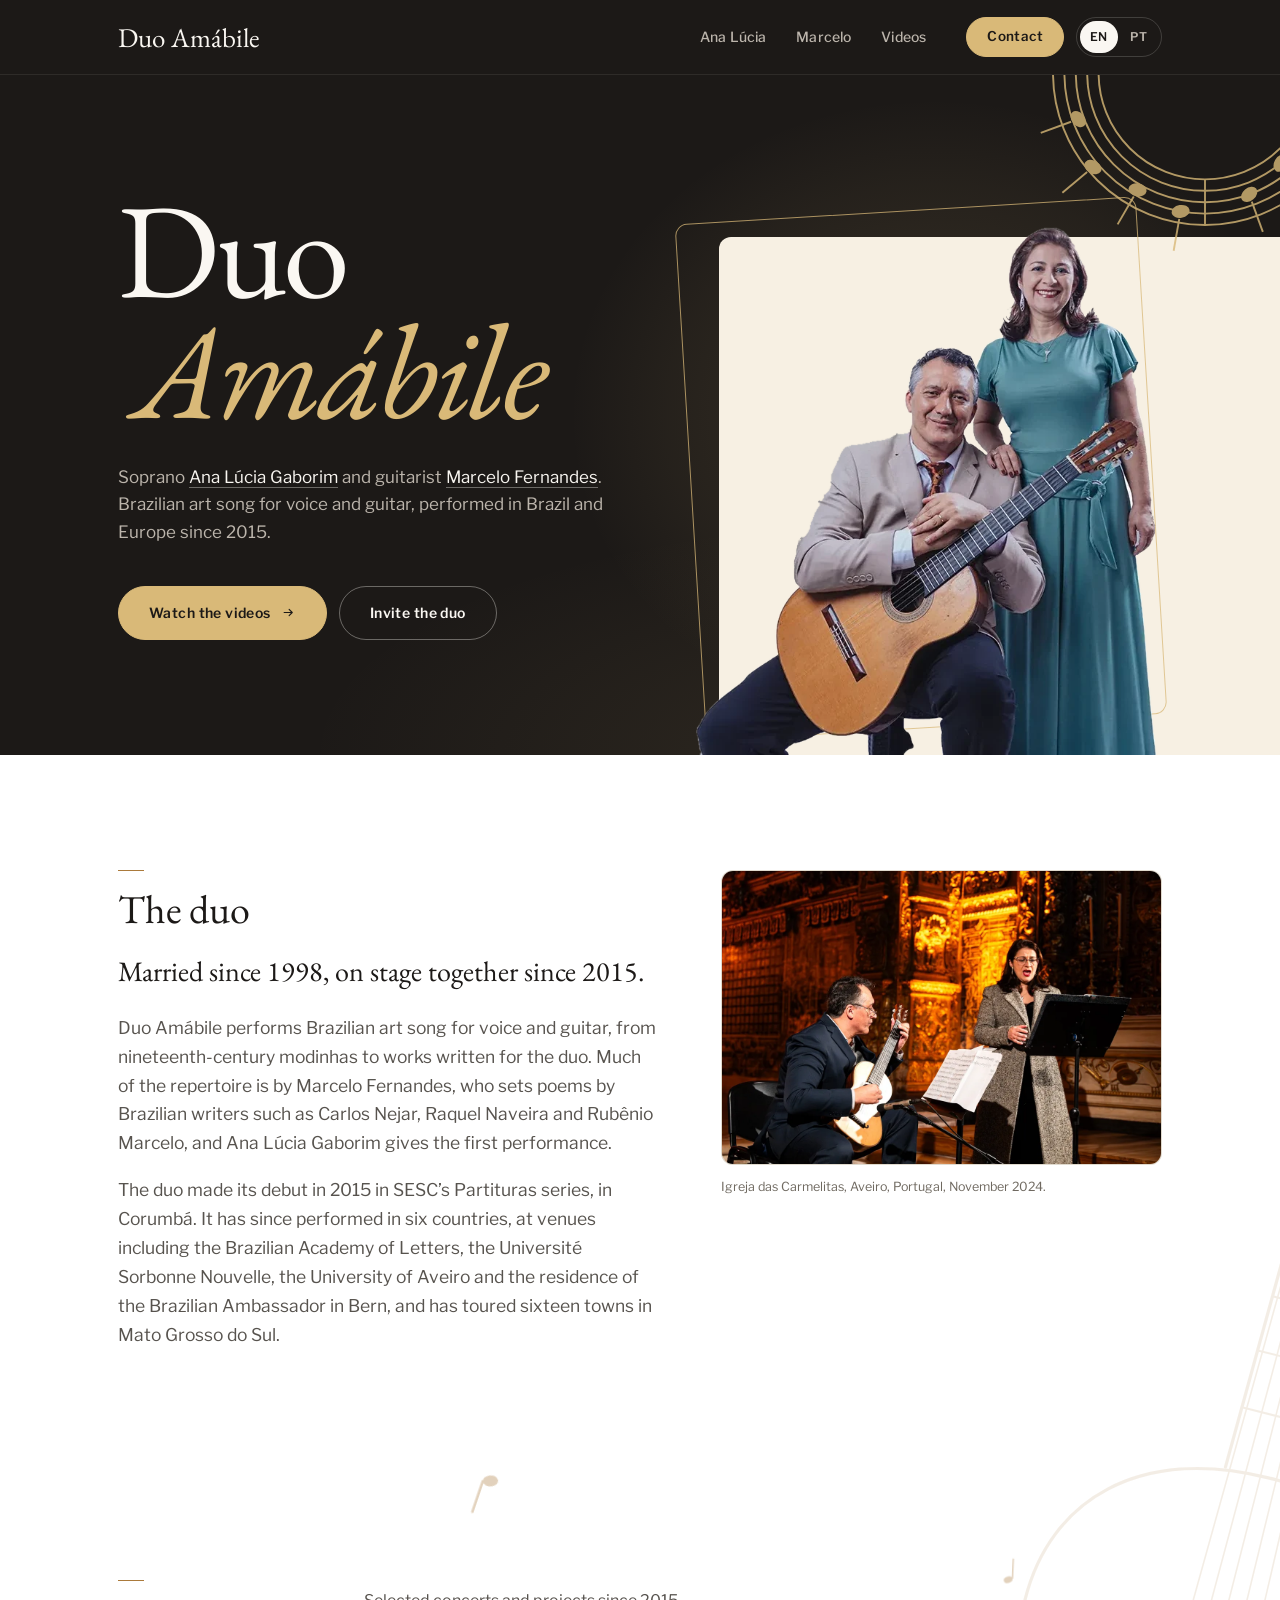
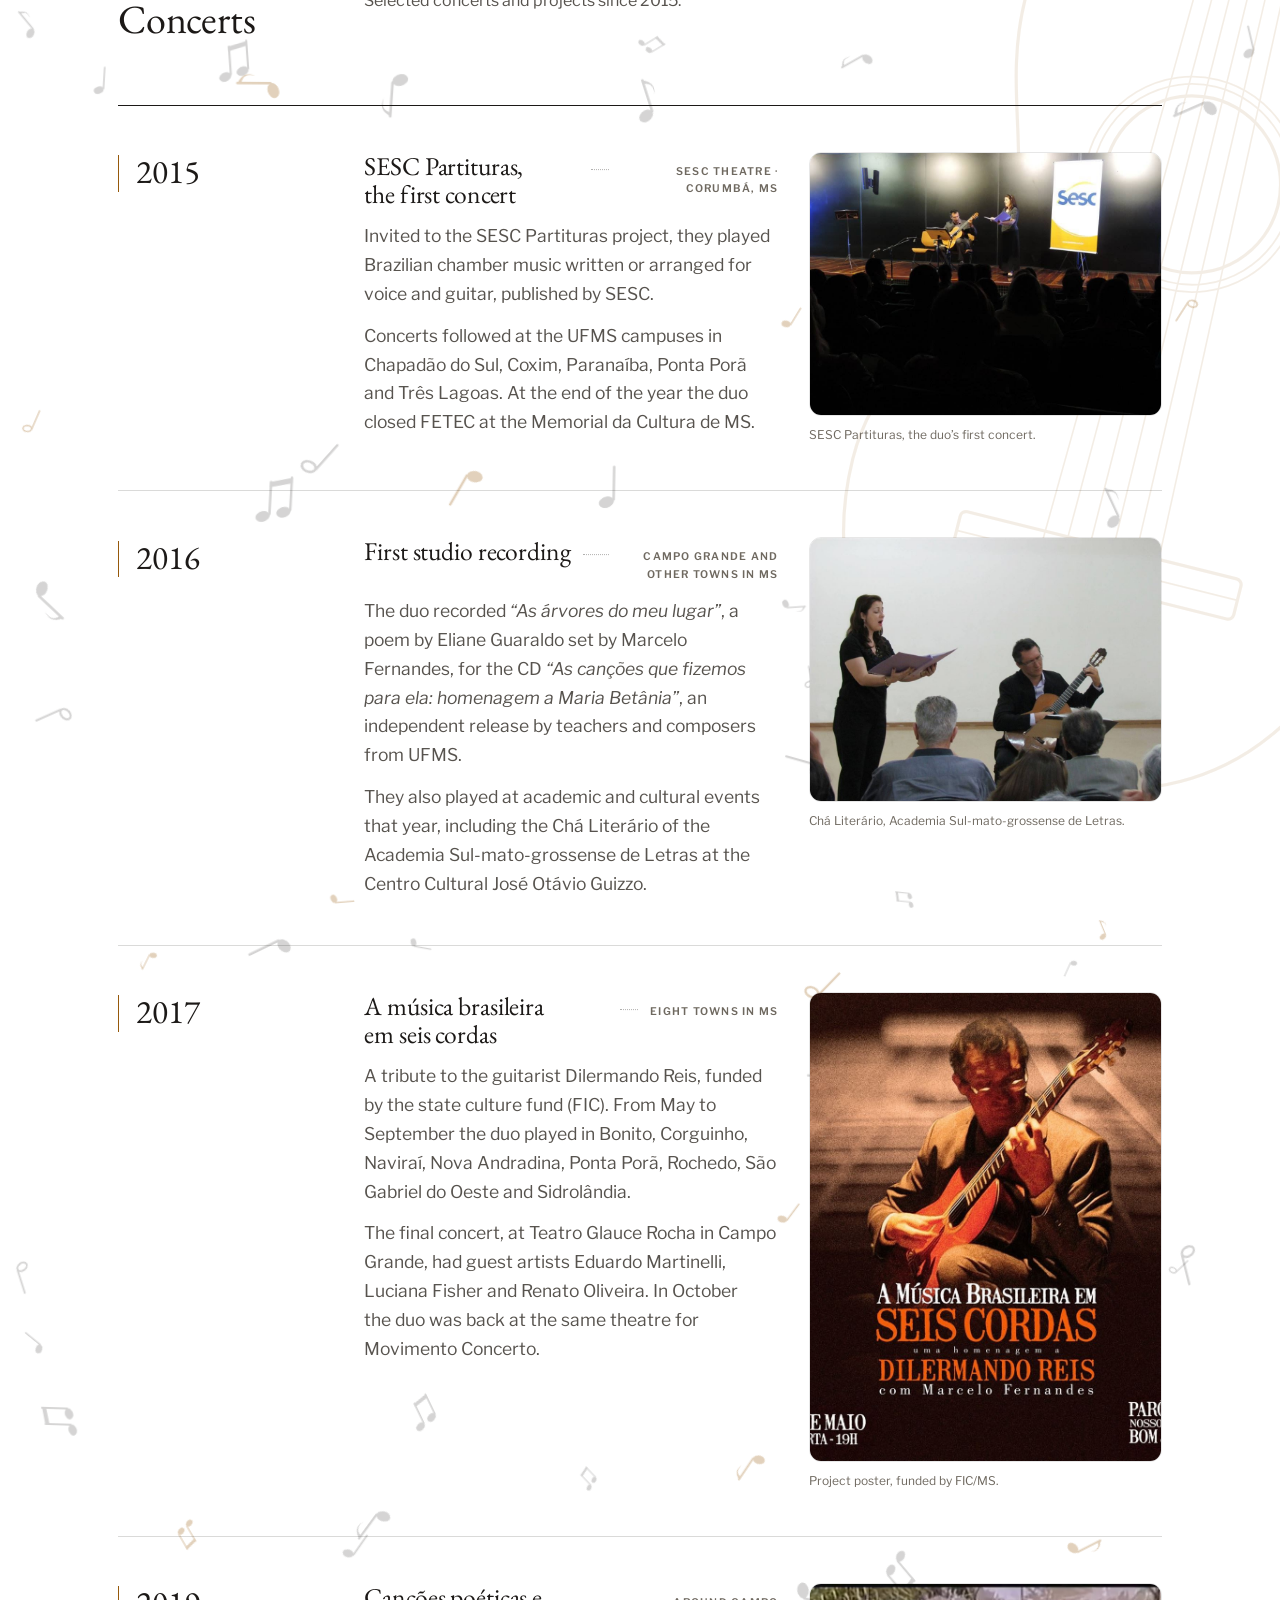
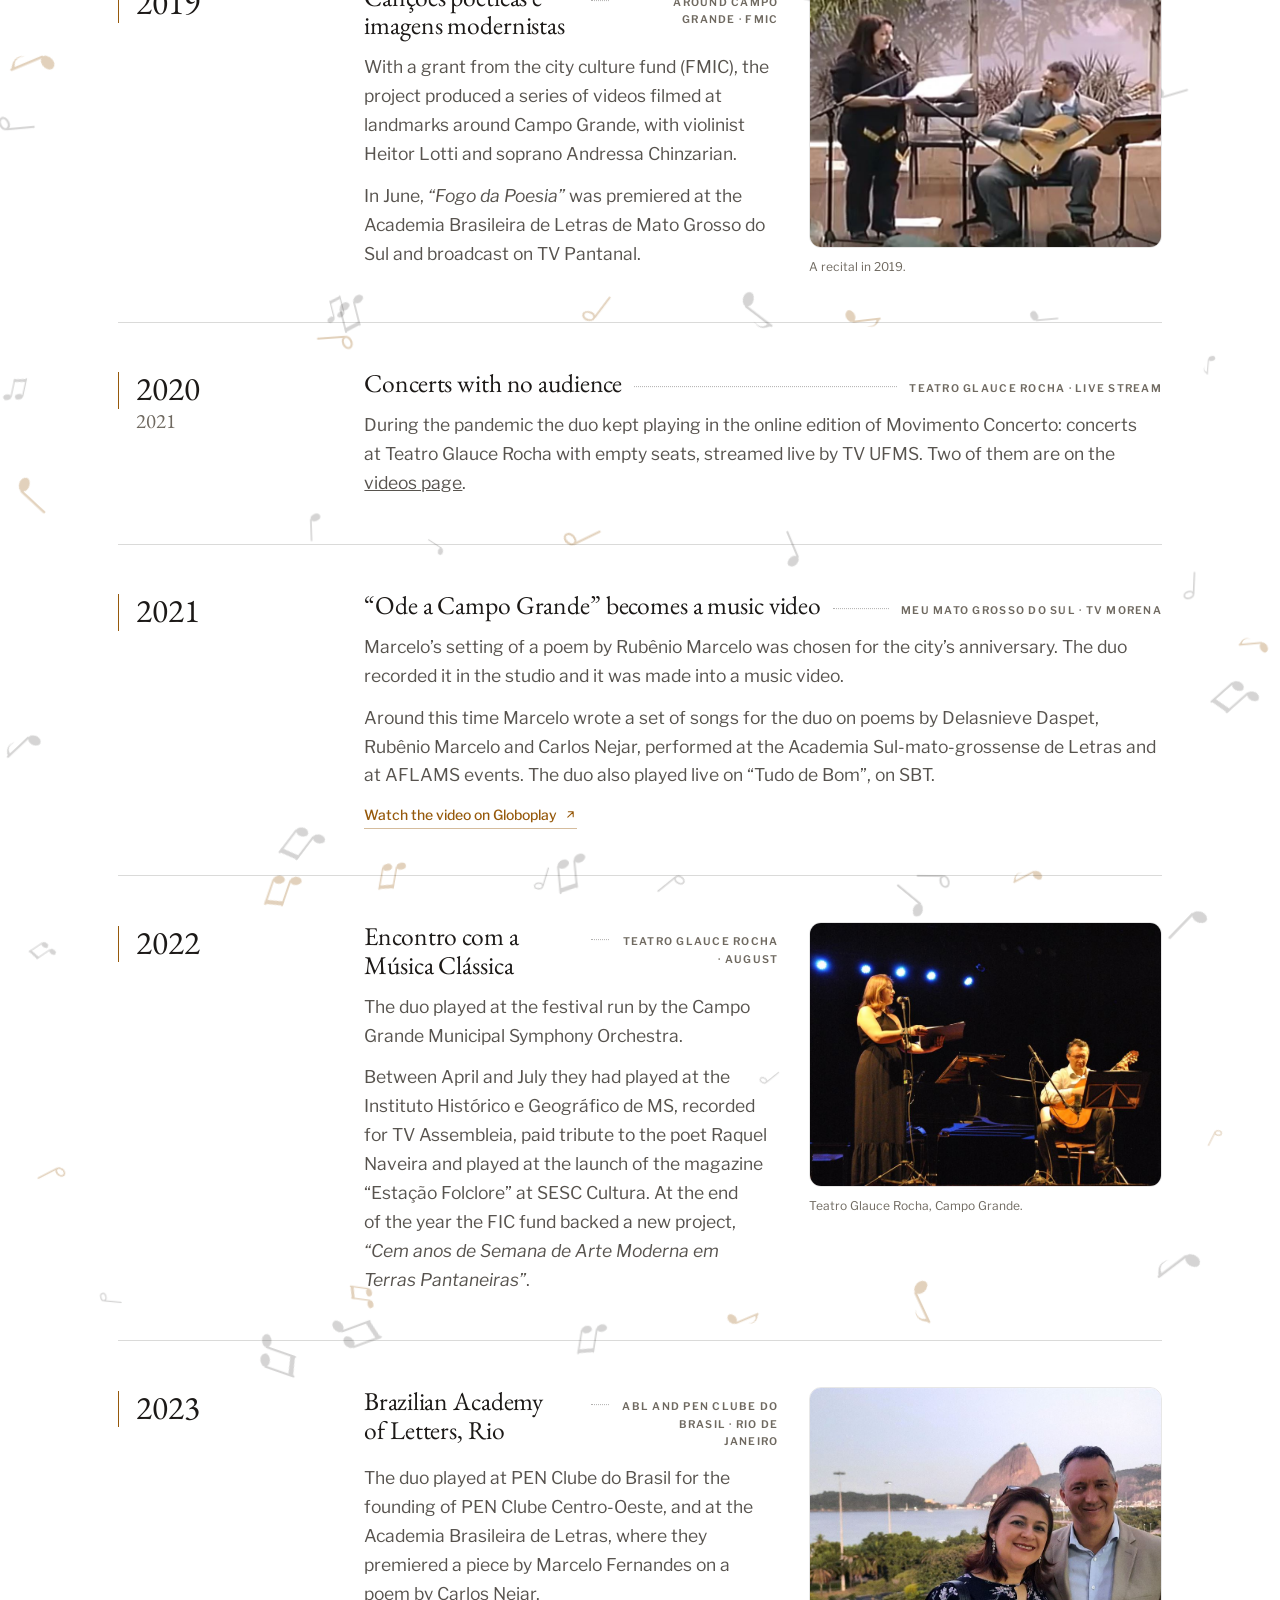
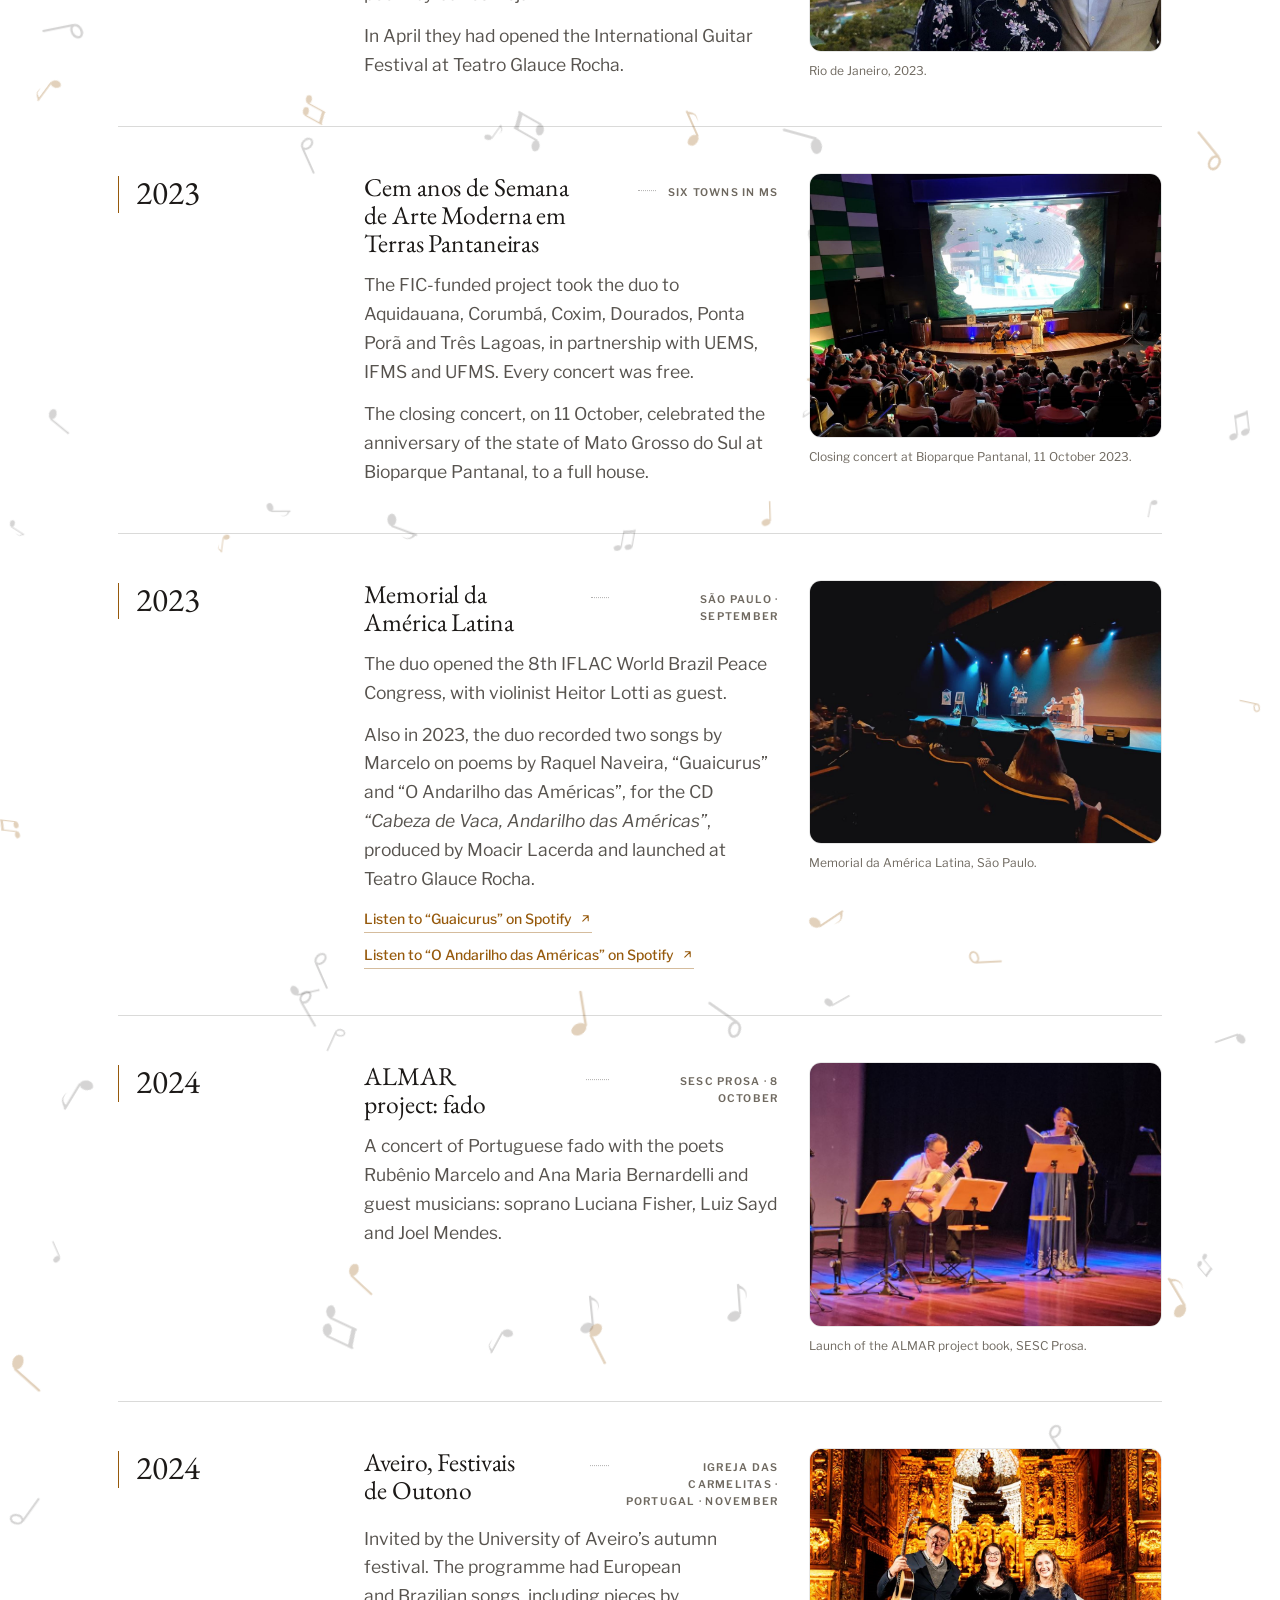
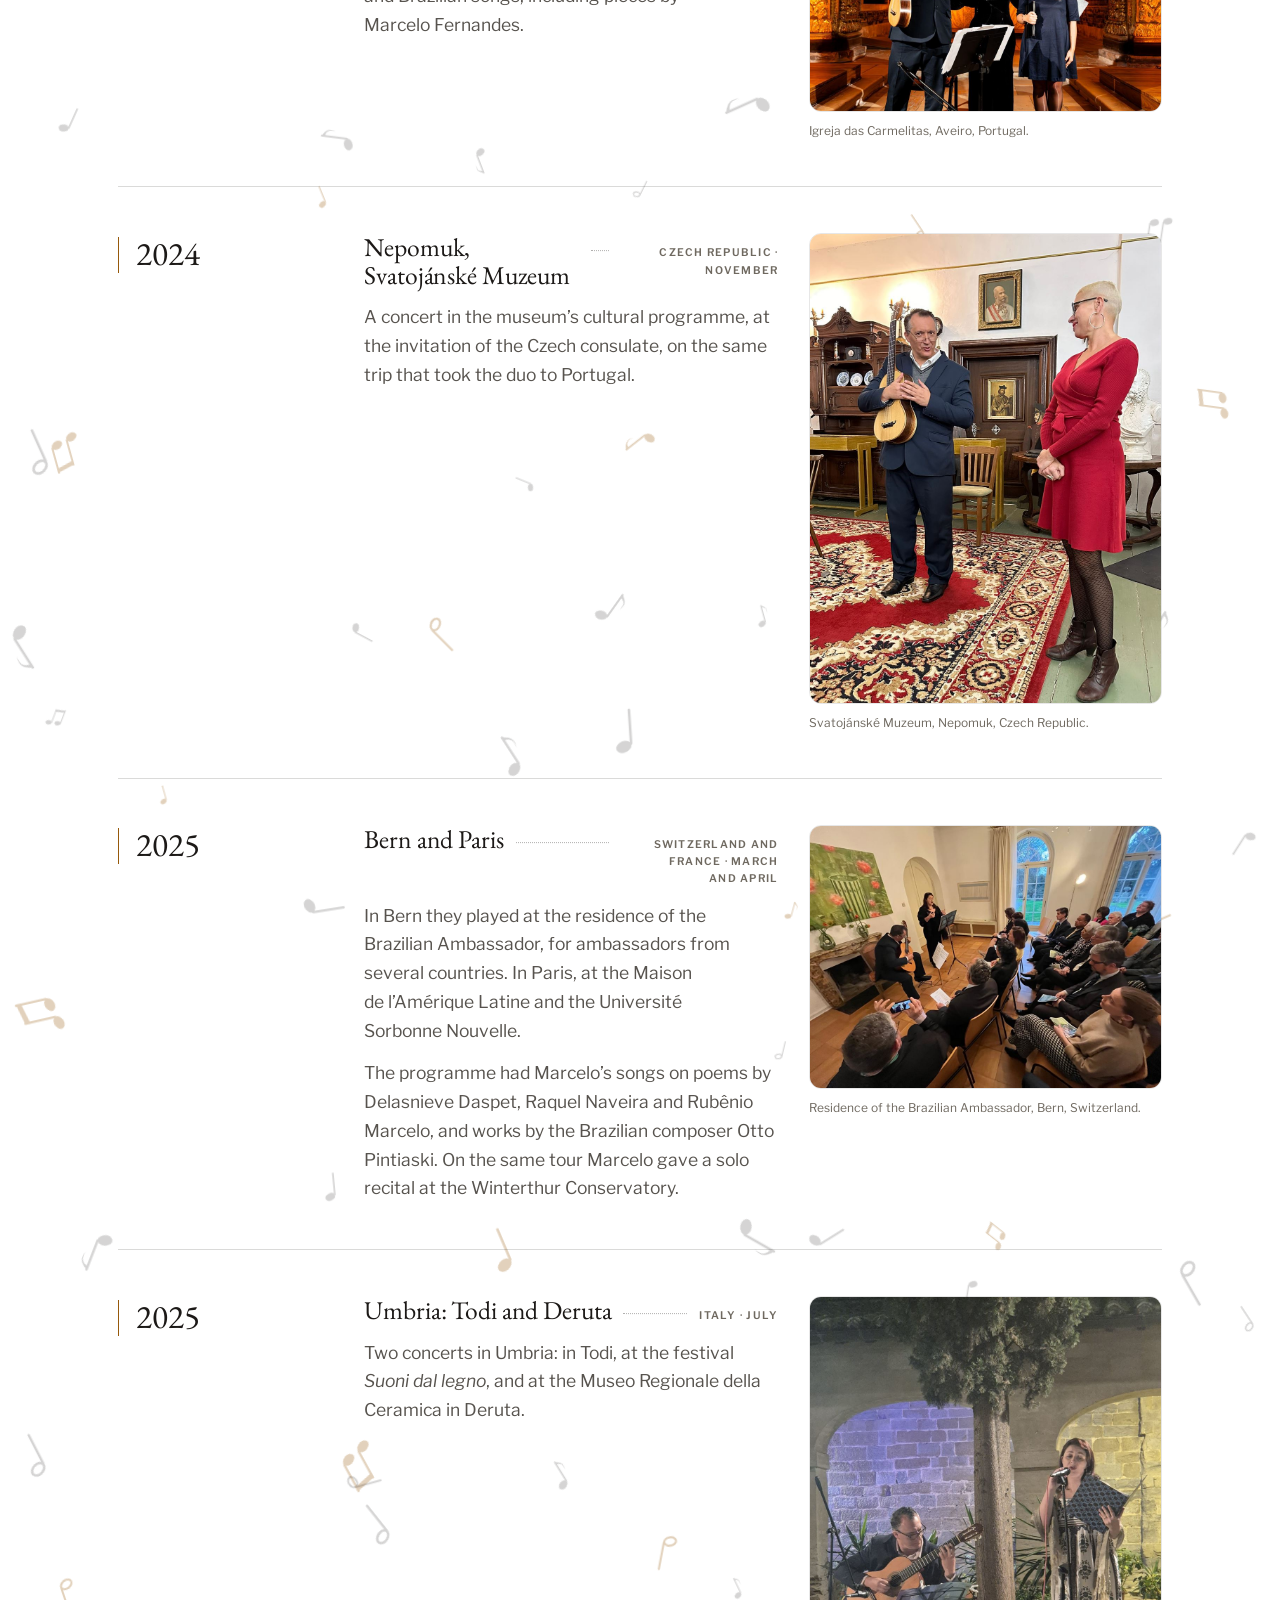
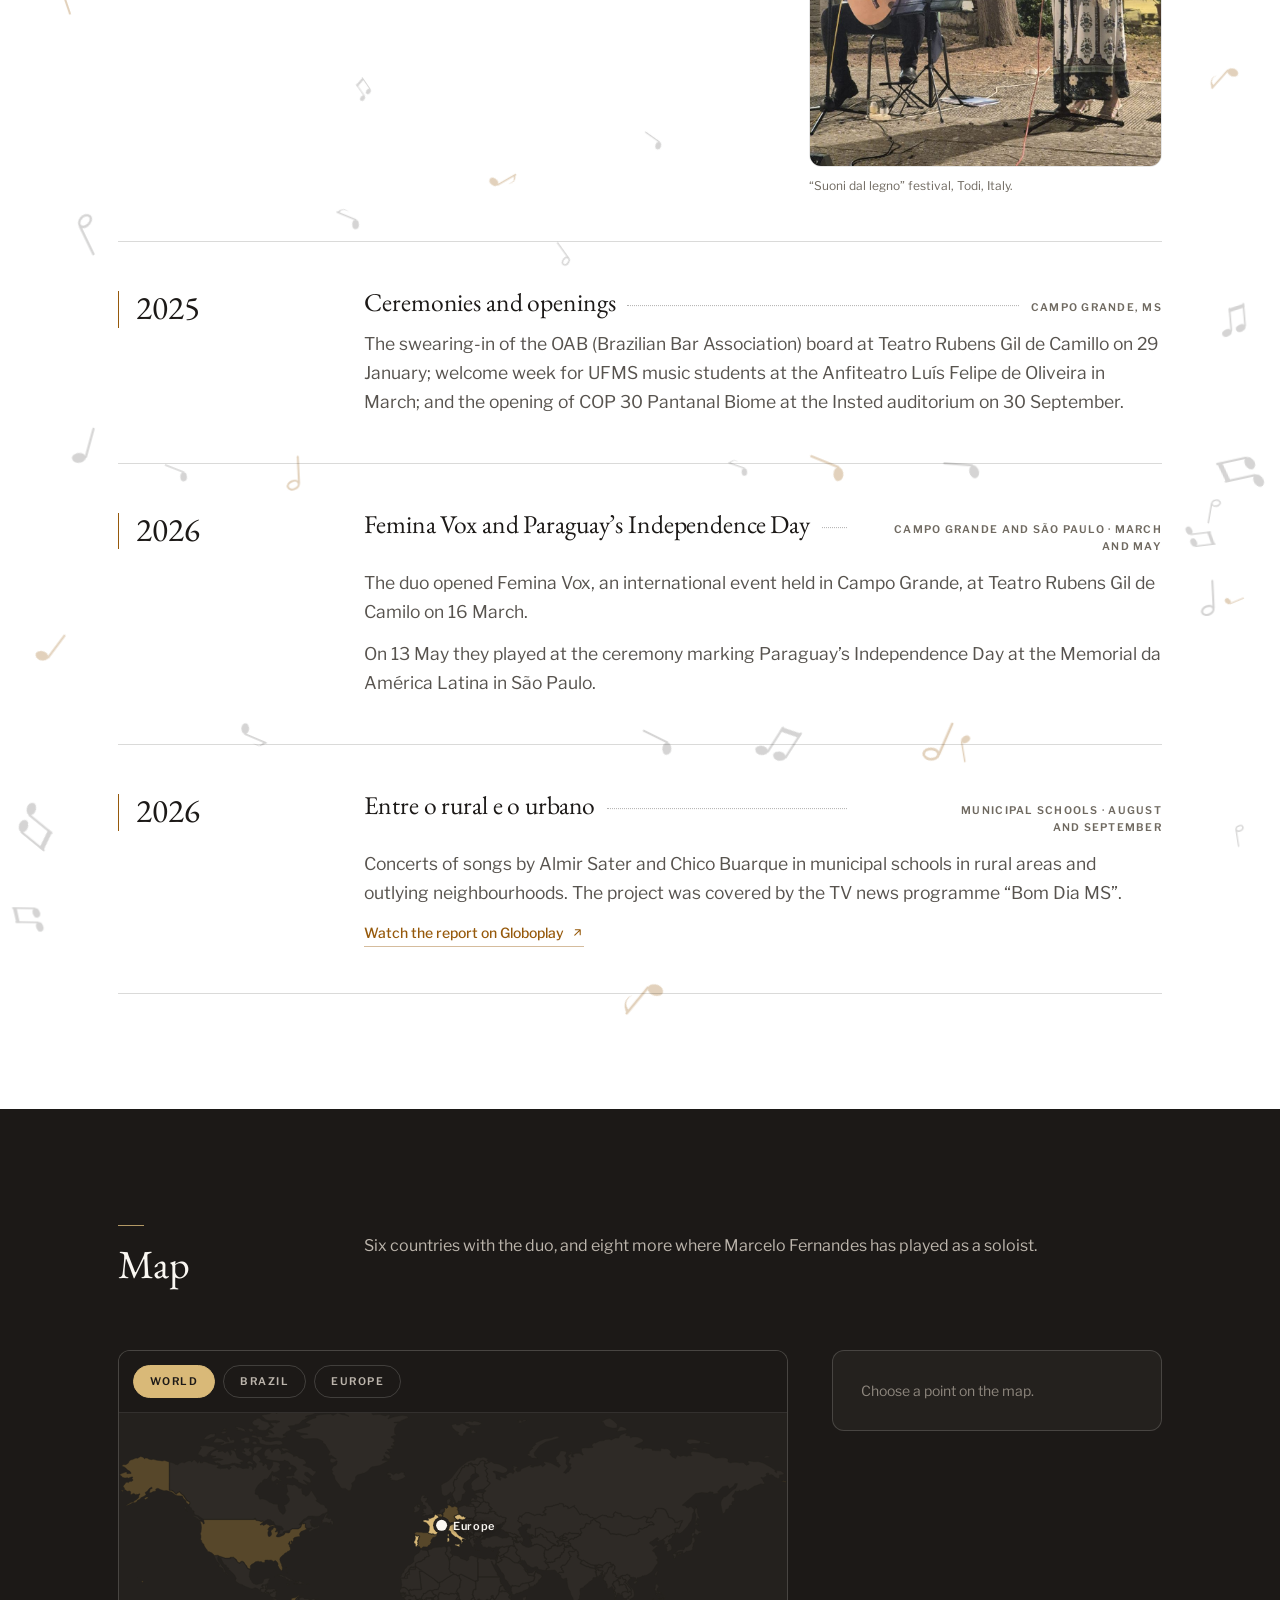
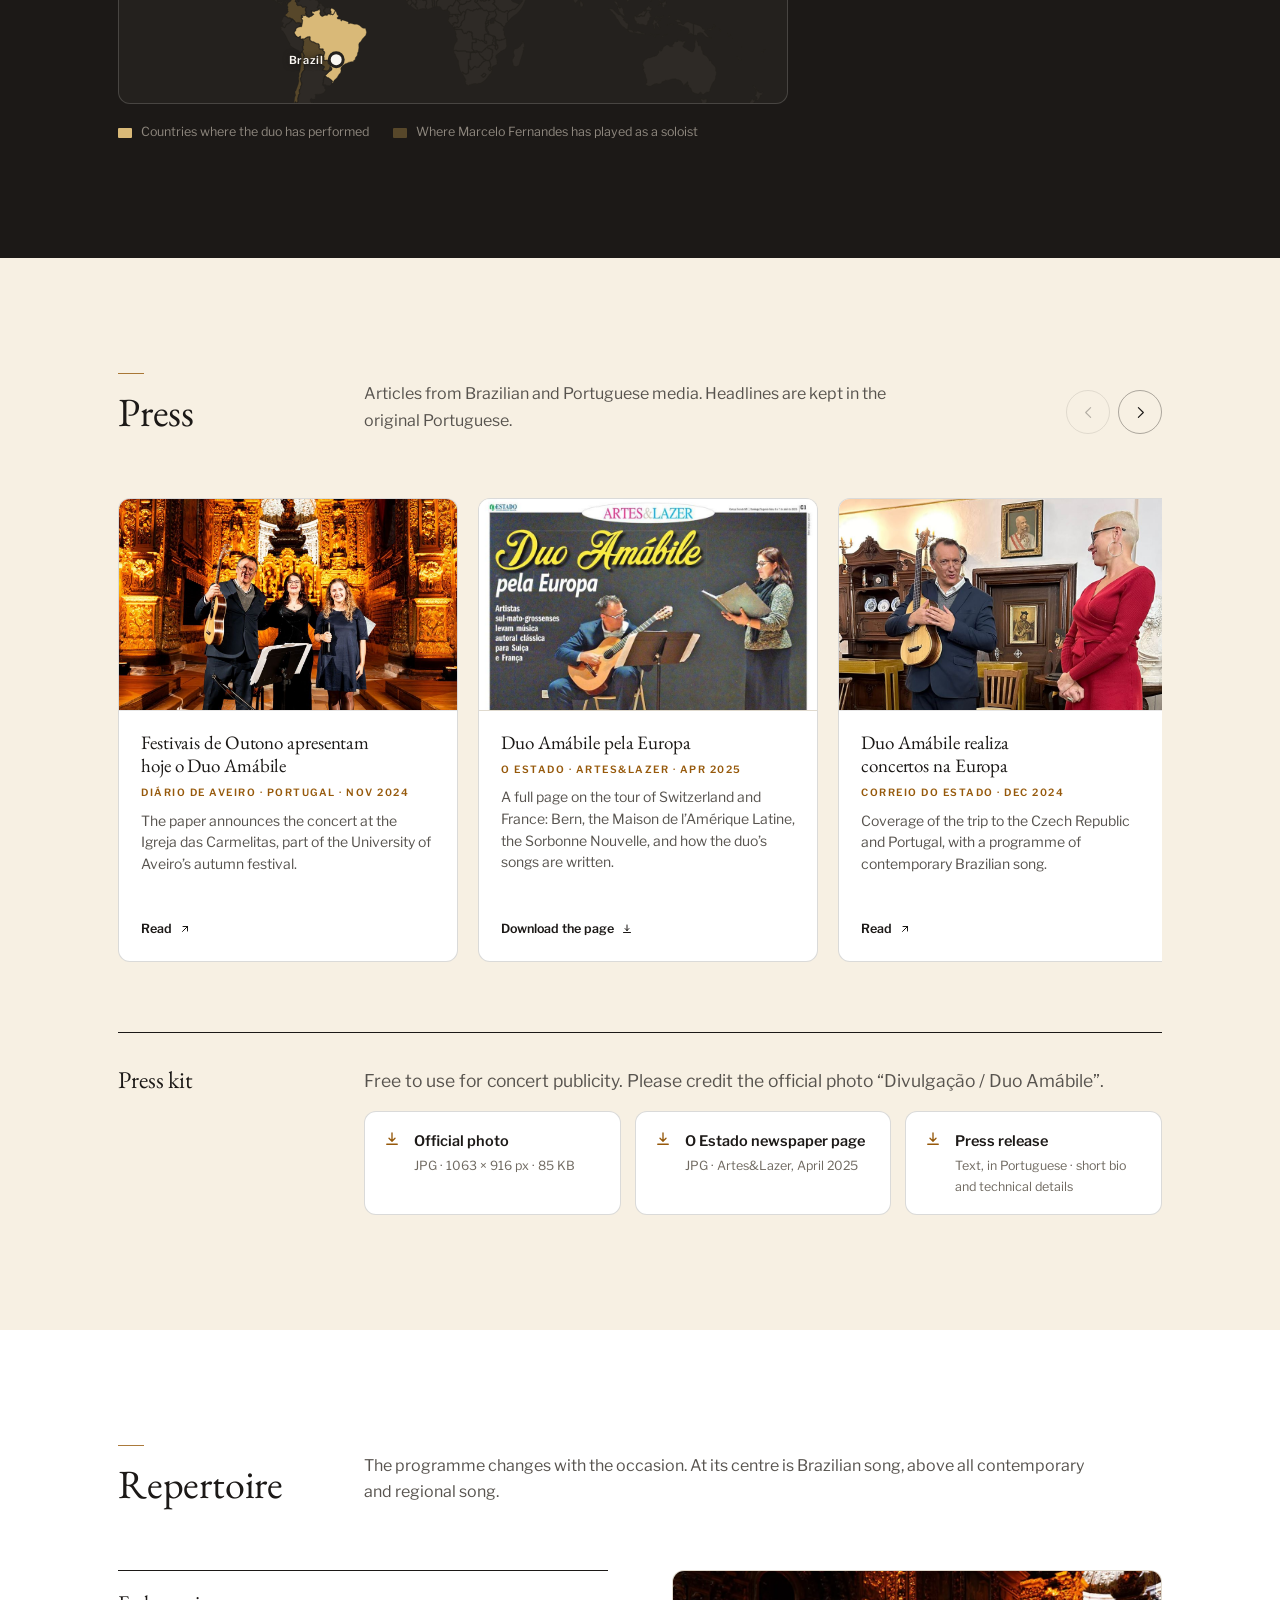
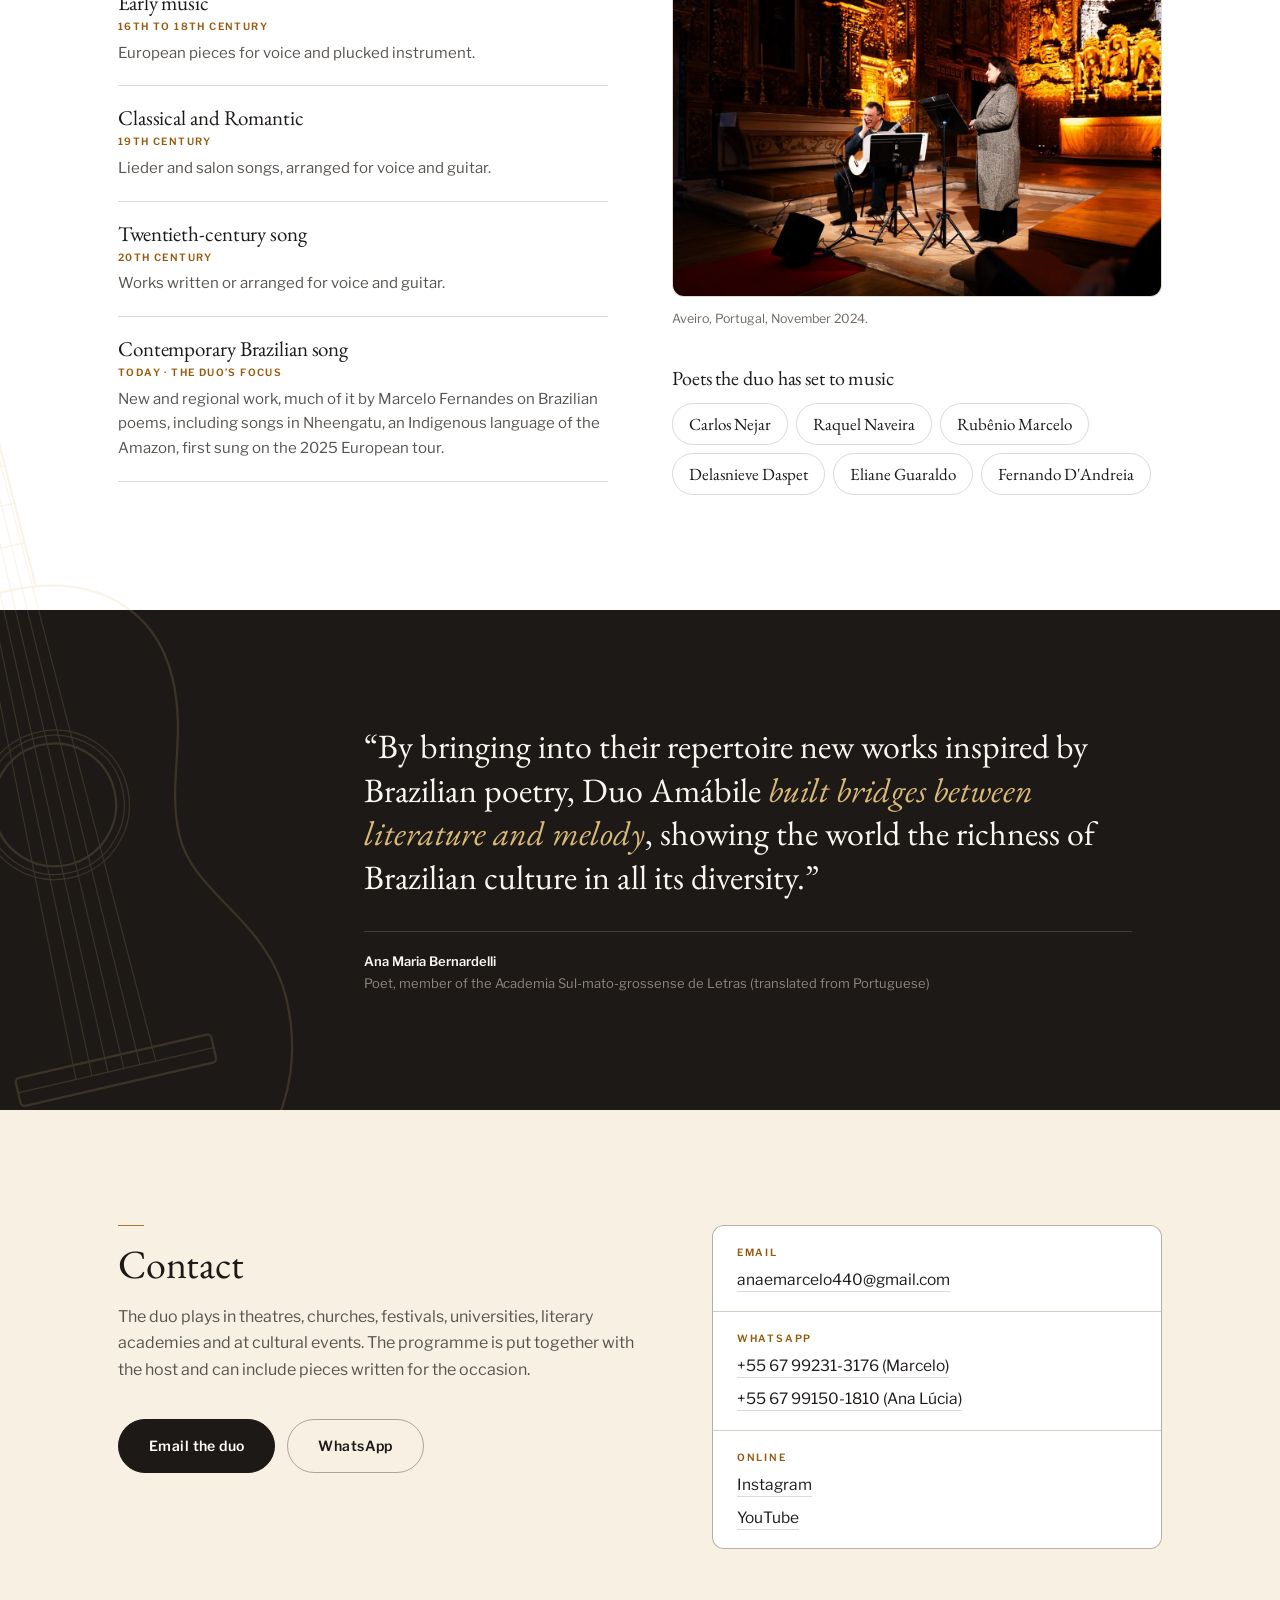
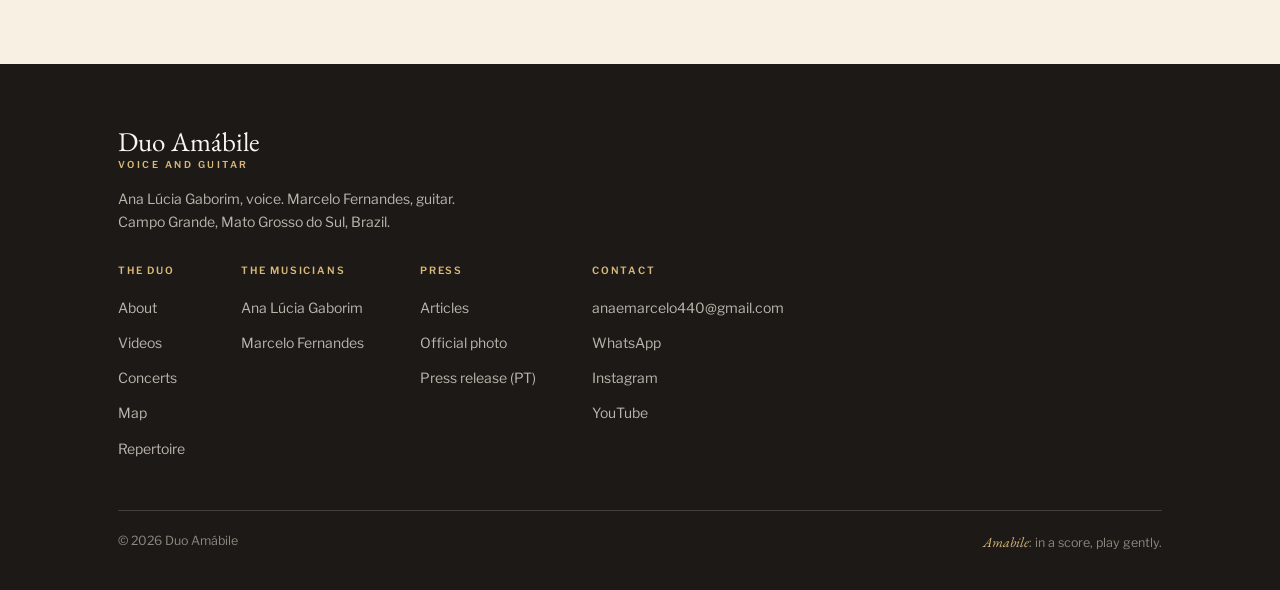
==== commit c1a5a0ed: "Trajetória: projeto nas escolas em bloco próprio de 2026" ====
--- a/index.html
+++ b/index.html
@@ -557,22 +557,35 @@
         <div class="marco__corpo">
           <div>
             <div class="marco__cabeca">
-              <h3>Femina Vox and the city’s schools</h3>
-              <i class="marco__fio"></i>
-              <p class="marco__onde">Teatro Rubens Gil de Camilo · 16 March</p>
-            </div>
-            <p>
-              The duo opened Femina Vox, an international event held in Campo Grande.
+              <h3>Femina Vox and Paraguay’s Independence Day</h3>
+              <i class="marco__fio"></i>
+              <p class="marco__onde">Campo Grande and São Paulo · March and May</p>
+            </div>
+            <p>
+              The duo opened Femina Vox, an international event held in Campo Grande,
+              at Teatro Rubens Gil de Camilo on 16 March.
             </p>
             <p>
               On 13 May they played at the ceremony marking Paraguay’s Independence
               Day at the Memorial da América Latina in São Paulo.
             </p>
-            <p>
-              Between August and September, the project <em>“Entre o rural e o urbano:
-              as canções de Almir Sater e Chico Buarque”</em> took the duo to municipal
-              schools in rural areas and outlying neighbourhoods. The project was
-              covered by the TV news programme “Bom Dia MS”.
+          </div>
+        </div>
+      </li>
+
+      <li class="marco">
+        <p class="marco__ano">2026</p>
+        <div class="marco__corpo">
+          <div>
+            <div class="marco__cabeca">
+              <h3 lang="pt">Entre o rural e o urbano</h3>
+              <i class="marco__fio"></i>
+              <p class="marco__onde">Municipal schools · August and September</p>
+            </div>
+            <p>
+              Concerts of songs by Almir Sater and Chico Buarque in municipal schools
+              in rural areas and outlying neighbourhoods. The project was covered by
+              the TV news programme “Bom Dia MS”.
             </p>
             <p class="marco__links">
               <a class="link" href="https://globoplay.globo.com/v/14868239/" target="_blank" rel="noopener">Watch the report on Globoplay <svg viewBox="0 0 24 24" aria-hidden="true"><path d="M7 17 17 7m0 0H8m9 0v9" fill="none" stroke="currentColor" stroke-width="2" stroke-linecap="round" stroke-linejoin="round"/></svg></a>
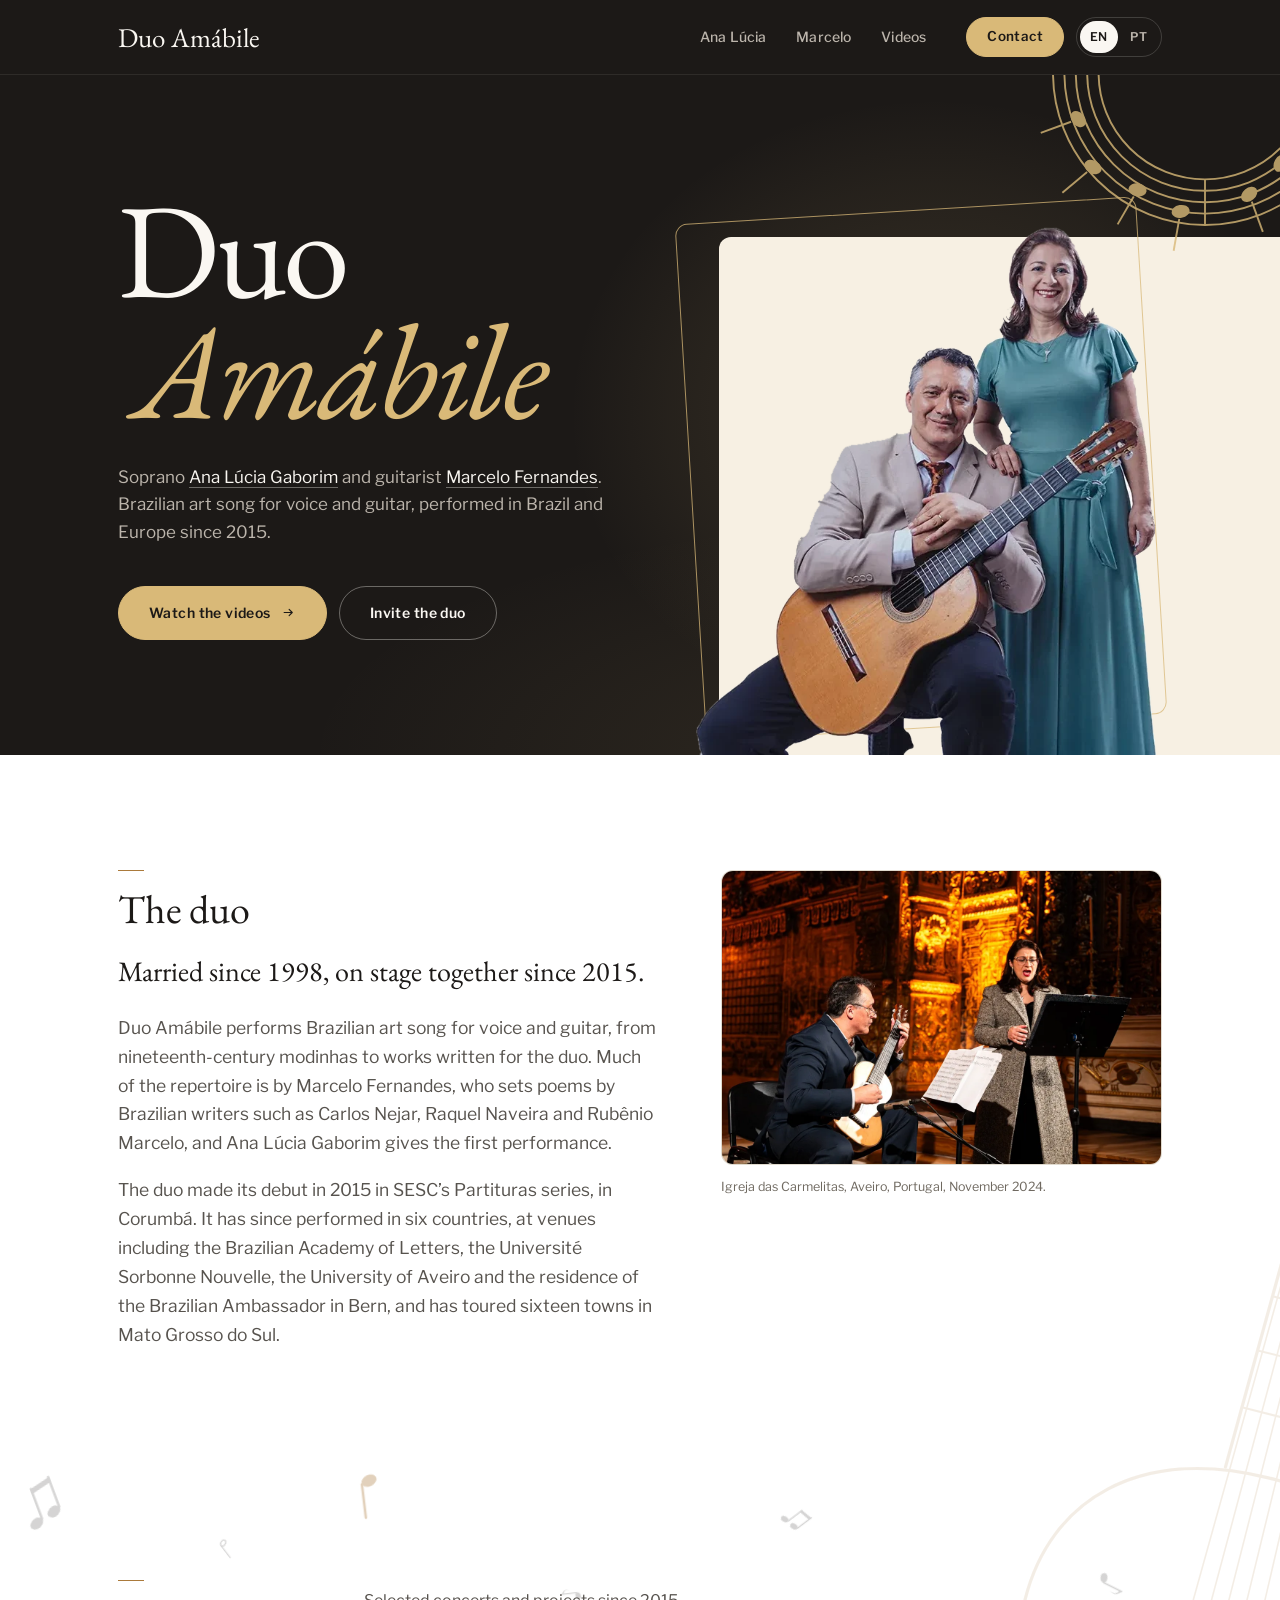
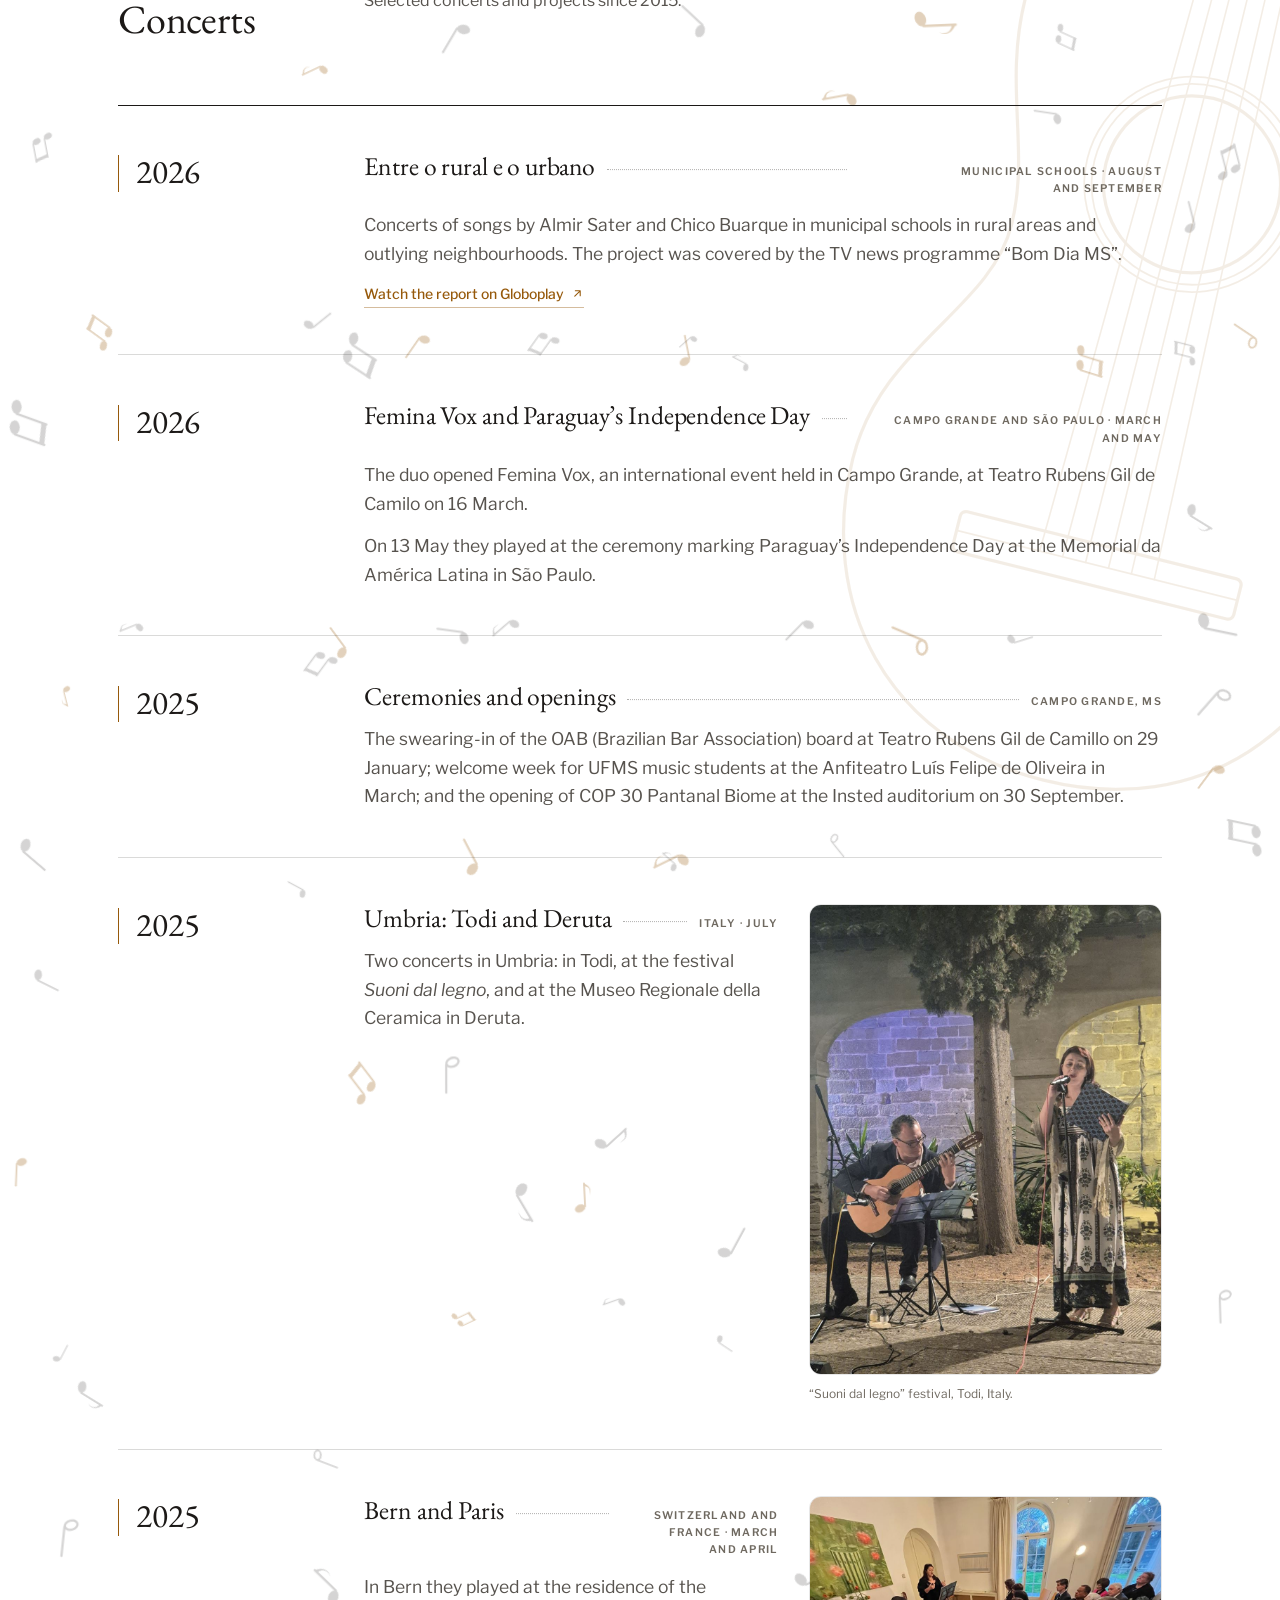
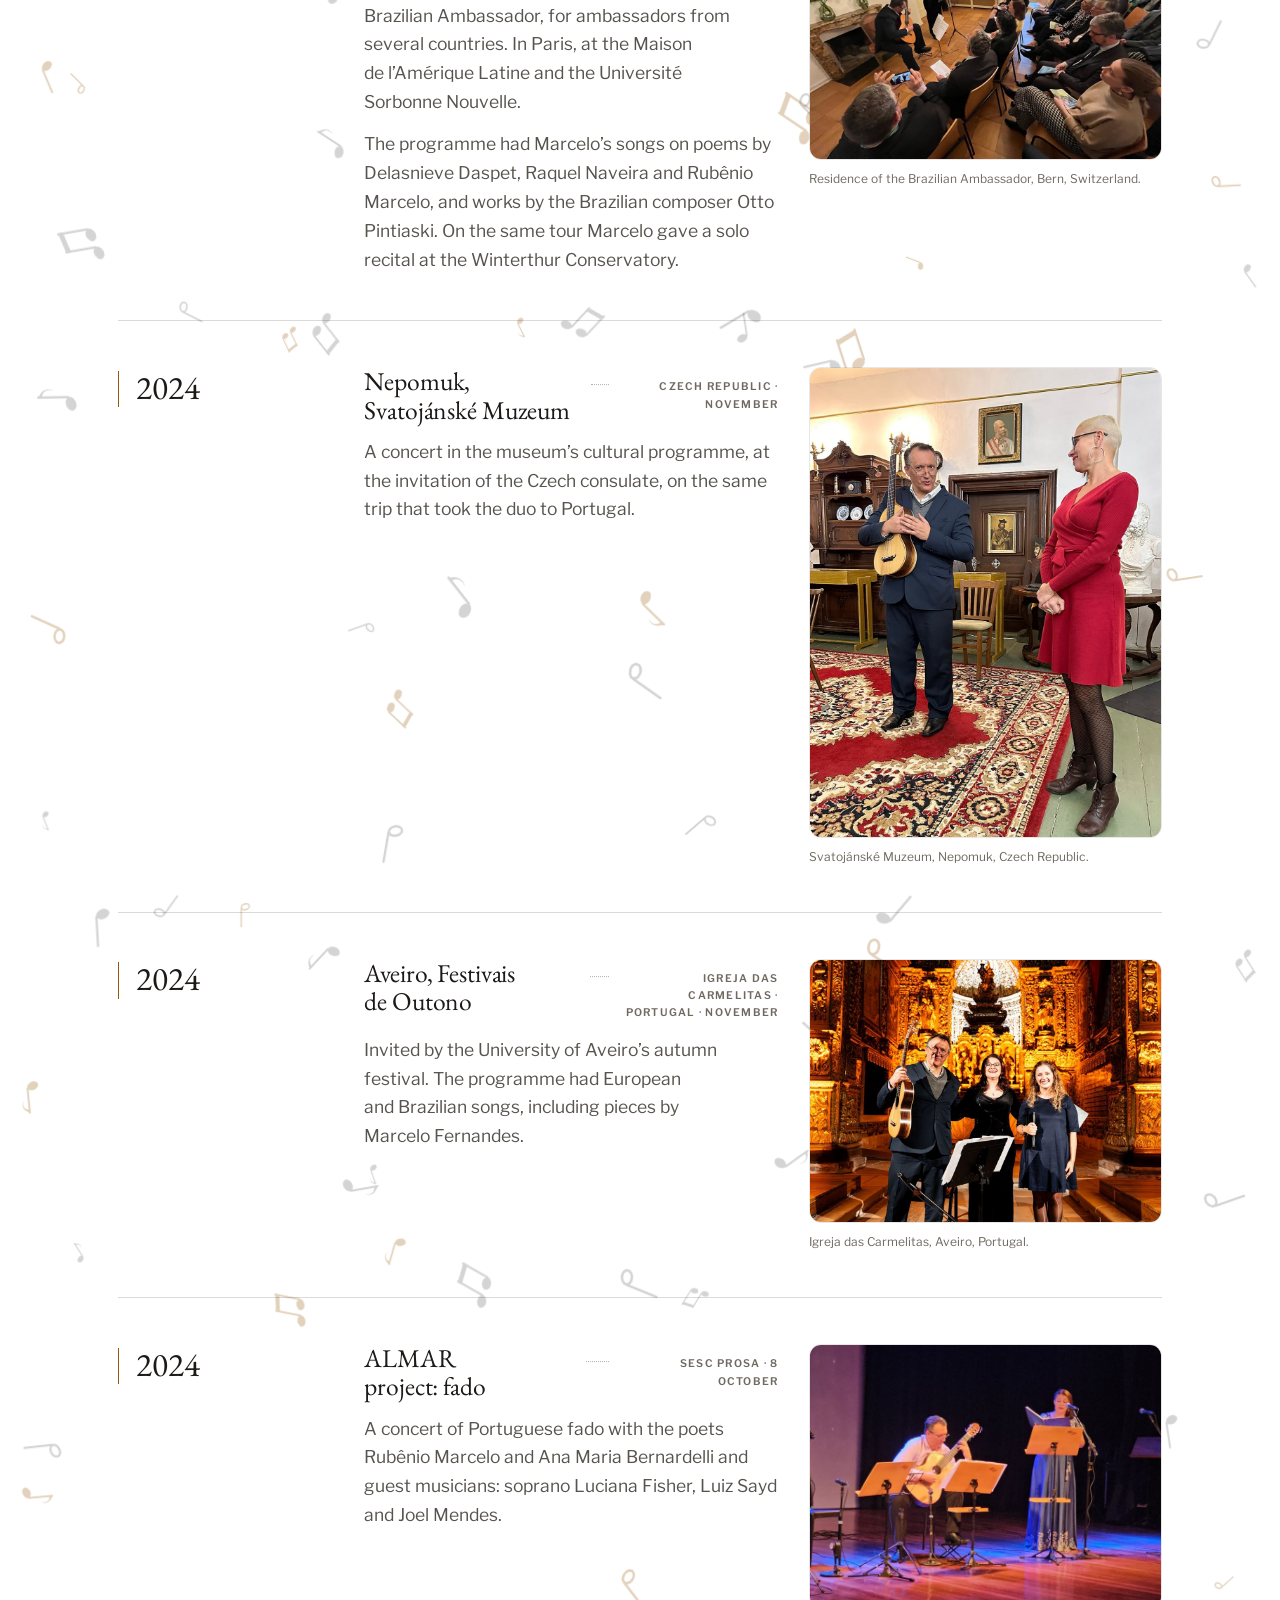
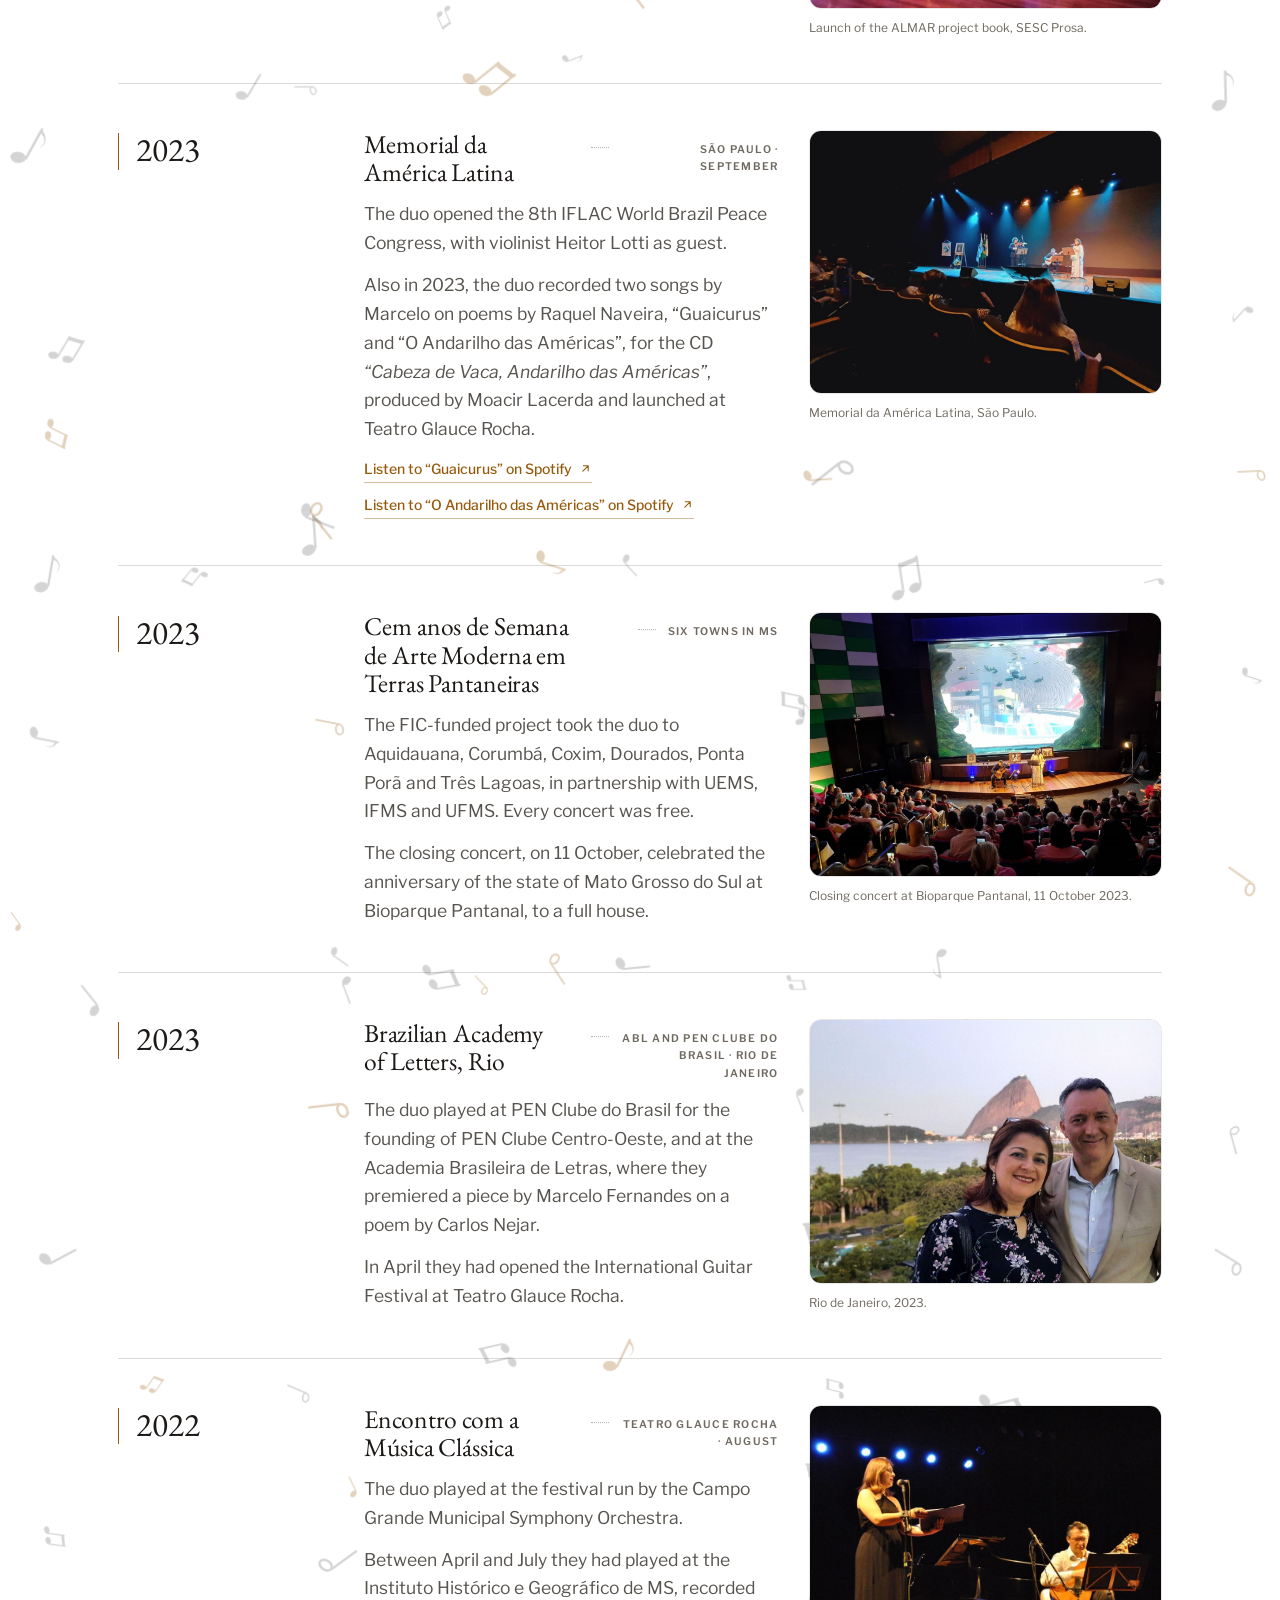
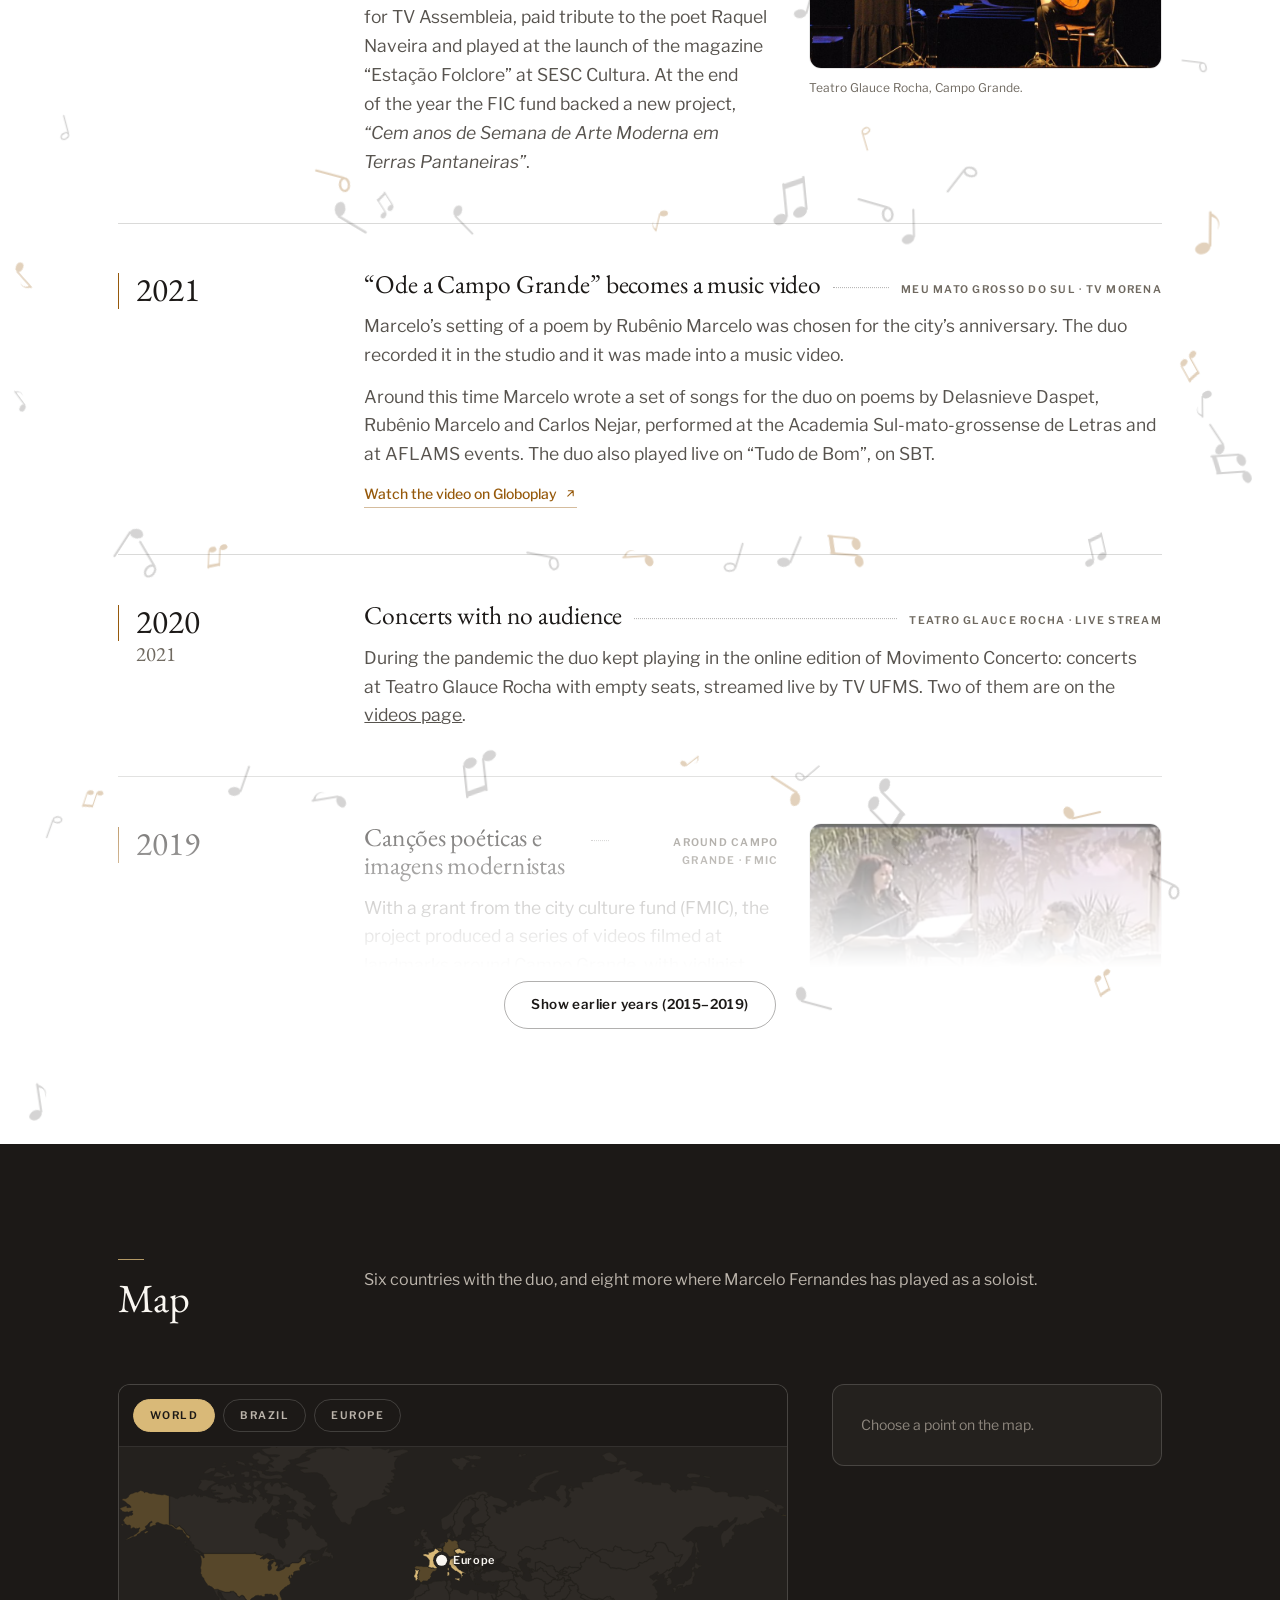
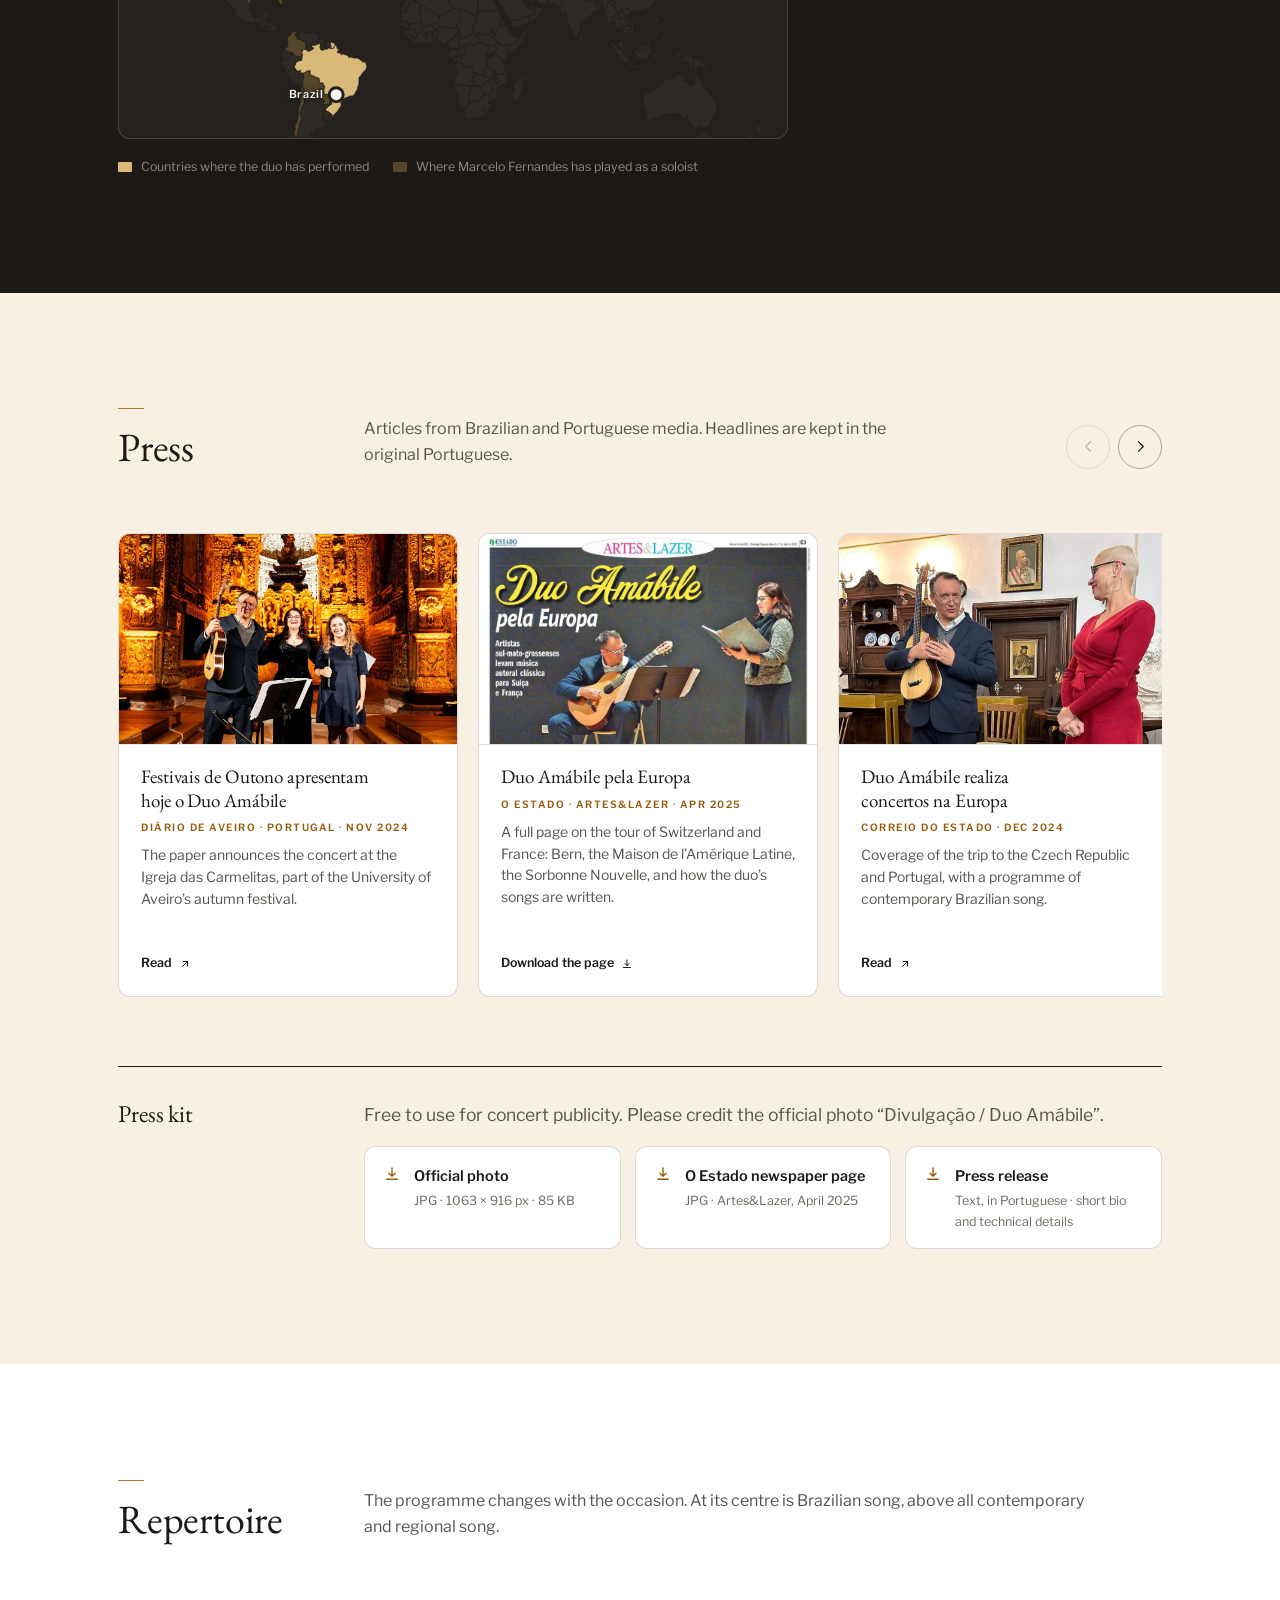
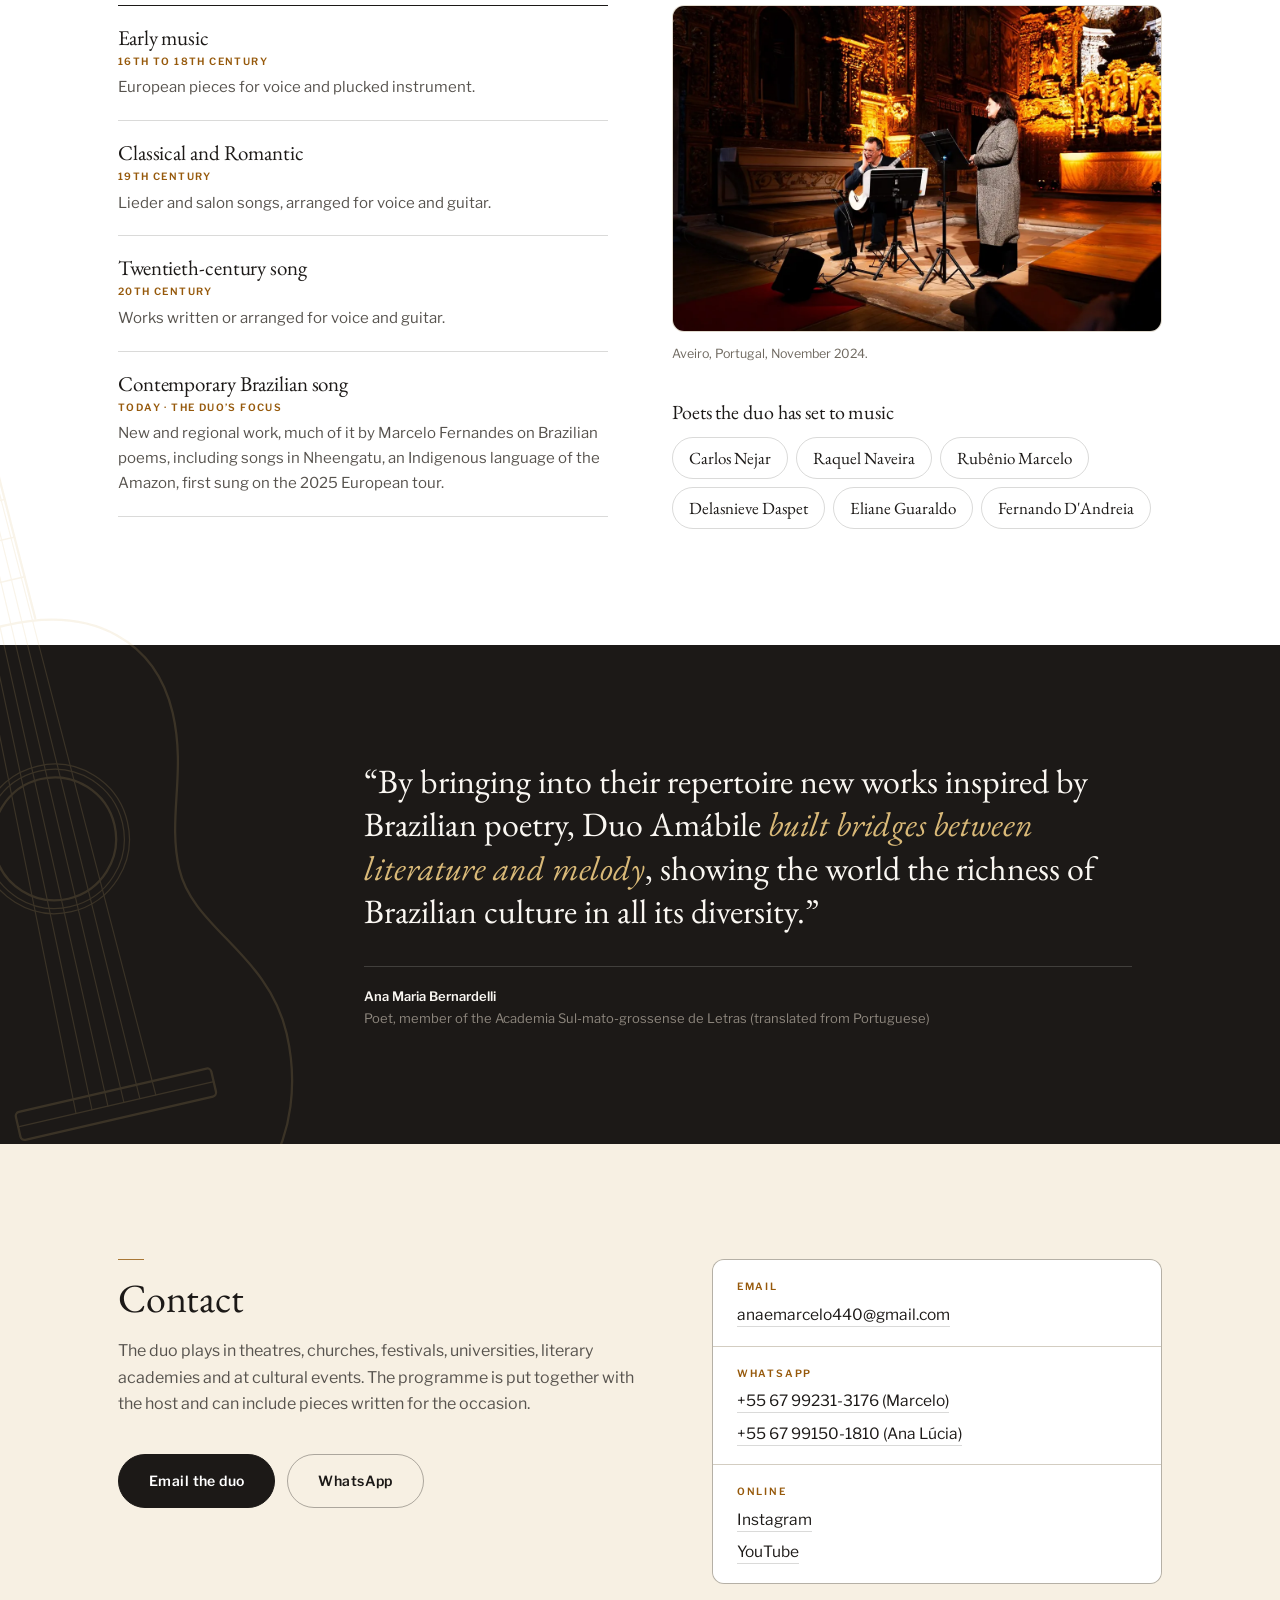
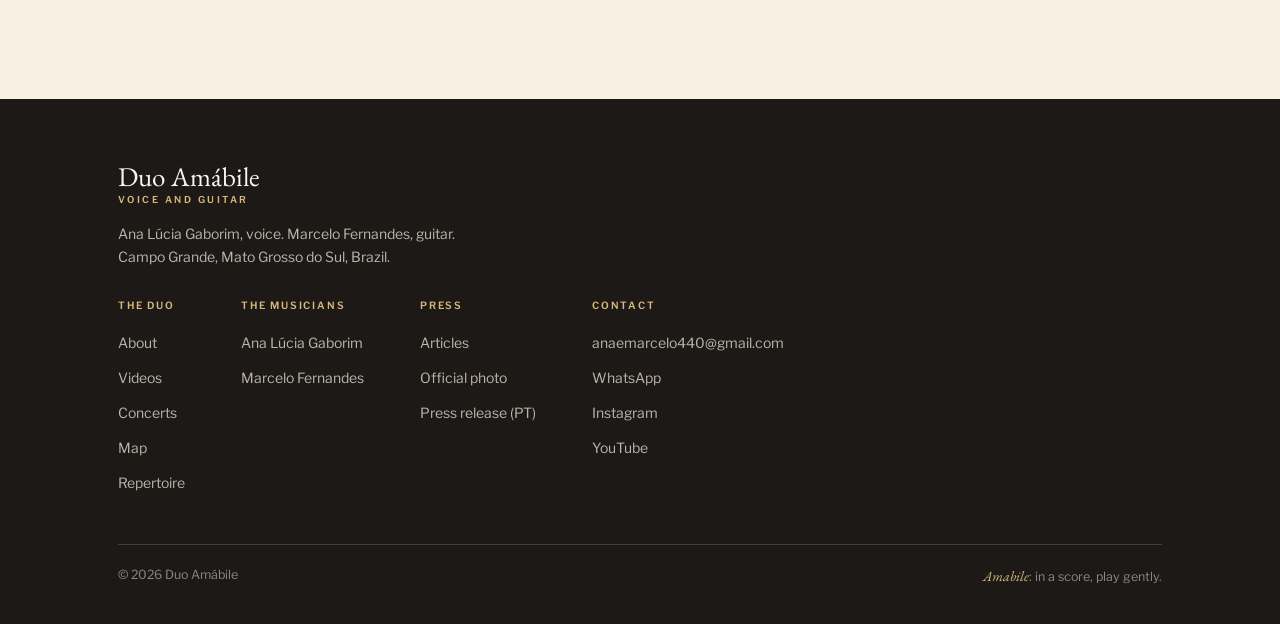
==== commit 8c00f75b: "Trajetória do mais recente para o mais antigo, com 'ver anos anteriores' antes de 2019 Co-Authored-B" ====
--- a/index.html
+++ b/index.html
@@ -150,159 +150,264 @@
       </div>
     </header>
 
-    <ol class="linha">
-
-      <li class="marco marco--foto">
-        <p class="marco__ano">2015</p>
-        <div class="marco__corpo">
-          <div>
-            <div class="marco__cabeca">
-              <h3>SESC Partituras, the first concert</h3>
-              <i class="marco__fio"></i>
-              <p class="marco__onde">SESC theatre · Corumbá, MS</p>
-            </div>
-            <p>
-              Invited to the SESC Partituras project, they played Brazilian chamber
-              music written or arranged for voice and guitar, published by SESC.
-            </p>
-            <p>
-              Concerts followed at the UFMS campuses in Chapadão do Sul, Coxim,
-              Paranaíba, Ponta Porã and Três Lagoas. At the end of the year the duo
-              closed FETEC at the Memorial da Cultura de MS.
+    <ol class="linha" id="linha" data-linha>
+
+      <li class="marco">
+        <p class="marco__ano">2026</p>
+        <div class="marco__corpo">
+          <div>
+            <div class="marco__cabeca">
+              <h3 lang="pt">Entre o rural e o urbano</h3>
+              <i class="marco__fio"></i>
+              <p class="marco__onde">Municipal schools · August and September</p>
+            </div>
+            <p>
+              Concerts of songs by Almir Sater and Chico Buarque in municipal schools
+              in rural areas and outlying neighbourhoods. The project was covered by
+              the TV news programme “Bom Dia MS”.
+            </p>
+            <p class="marco__links">
+              <a class="link" href="https://globoplay.globo.com/v/14868239/" target="_blank" rel="noopener">Watch the report on Globoplay <svg viewBox="0 0 24 24" aria-hidden="true"><path d="M7 17 17 7m0 0H8m9 0v9" fill="none" stroke="currentColor" stroke-width="2" stroke-linecap="round" stroke-linejoin="round"/></svg></a>
+            </p>
+          </div>
+        </div>
+      </li>
+
+      <li class="marco">
+        <p class="marco__ano">2026</p>
+        <div class="marco__corpo">
+          <div>
+            <div class="marco__cabeca">
+              <h3>Femina Vox and Paraguay’s Independence Day</h3>
+              <i class="marco__fio"></i>
+              <p class="marco__onde">Campo Grande and São Paulo · March and May</p>
+            </div>
+            <p>
+              The duo opened Femina Vox, an international event held in Campo Grande,
+              at Teatro Rubens Gil de Camilo on 16 March.
+            </p>
+            <p>
+              On 13 May they played at the ceremony marking Paraguay’s Independence
+              Day at the Memorial da América Latina in São Paulo.
+            </p>
+          </div>
+        </div>
+      </li>
+
+      <li class="marco">
+        <p class="marco__ano">2025</p>
+        <div class="marco__corpo">
+          <div>
+            <div class="marco__cabeca">
+              <h3>Ceremonies and openings</h3>
+              <i class="marco__fio"></i>
+              <p class="marco__onde">Campo Grande, MS</p>
+            </div>
+            <p>
+              The swearing-in of the OAB (Brazilian Bar Association) board at Teatro
+              Rubens Gil de Camillo on 29 January; welcome week for UFMS music
+              students at the Anfiteatro Luís Felipe de Oliveira in March; and the
+              opening of COP 30 Pantanal Biome at the Insted auditorium on
+              30 September.
+            </p>
+          </div>
+        </div>
+      </li>
+
+      <li class="marco marco--foto">
+        <p class="marco__ano">2025</p>
+        <div class="marco__corpo">
+          <div>
+            <div class="marco__cabeca">
+              <h3>Umbria: Todi and Deruta</h3>
+              <i class="marco__fio"></i>
+              <p class="marco__onde">Italy · July</p>
+            </div>
+            <p>
+              Two concerts in Umbria: in Todi, at the festival <em>Suoni dal
+              legno</em>, and at the Museo Regionale della Ceramica in Deruta.
+            </p>
+          </div>
+          <figure class="marco__foto marco__foto--alta">
+            <img src="images/t-2025-todi.jpg" alt="The duo performing outdoors at night in Todi, next to a stone wall" width="1000" height="1333" loading="lazy">
+            <figcaption>“Suoni dal legno” festival, Todi, Italy.</figcaption>
+          </figure>
+        </div>
+      </li>
+
+      <li class="marco marco--foto">
+        <p class="marco__ano">2025</p>
+        <div class="marco__corpo">
+          <div>
+            <div class="marco__cabeca">
+              <h3>Bern and Paris</h3>
+              <i class="marco__fio"></i>
+              <p class="marco__onde">Switzerland and France · March and April</p>
+            </div>
+            <p>
+              In Bern they played at the residence of the Brazilian Ambassador, for
+              ambassadors from several countries. In Paris, at the Maison de
+              l’Amérique Latine and the Université Sorbonne Nouvelle.
+            </p>
+            <p>
+              The programme had Marcelo’s songs on poems by Delasnieve Daspet, Raquel
+              Naveira and Rubênio Marcelo, and works by the Brazilian composer Otto
+              Pintiaski. On the same tour Marcelo gave a solo recital at the
+              Winterthur Conservatory.
             </p>
           </div>
           <figure class="marco__foto">
-            <img src="images/t-2015-sesc.jpg" alt="The duo on the SESC stage, seen from the back of the audience" width="960" height="720" loading="lazy">
-            <figcaption>SESC Partituras, the duo’s first concert.</figcaption>
-          </figure>
-        </div>
-      </li>
-
-      <li class="marco marco--foto">
-        <p class="marco__ano">2016</p>
-        <div class="marco__corpo">
-          <div>
-            <div class="marco__cabeca">
-              <h3>First studio recording</h3>
-              <i class="marco__fio"></i>
-              <p class="marco__onde">Campo Grande and other towns in MS</p>
-            </div>
-            <p>
-              The duo recorded <em>“As árvores do meu lugar”</em>, a poem by Eliane
-              Guaraldo set by Marcelo Fernandes, for the CD <em>“As canções que
-              fizemos para ela: homenagem a Maria Betânia”</em>, an independent
-              release by teachers and composers from UFMS.
-            </p>
-            <p>
-              They also played at academic and cultural events that year, including
-              the Chá Literário of the Academia Sul-mato-grossense de Letras at the
-              Centro Cultural José Otávio Guizzo.
+            <img src="images/t-2025-bern.jpg" alt="Audience seated in the hall of the Brazilian Ambassador’s residence in Bern" width="1000" height="750" loading="lazy">
+            <figcaption>Residence of the Brazilian Ambassador, Bern, Switzerland.</figcaption>
+          </figure>
+        </div>
+      </li>
+
+      <li class="marco marco--foto">
+        <p class="marco__ano">2024</p>
+        <div class="marco__corpo">
+          <div>
+            <div class="marco__cabeca">
+              <h3>Nepomuk, Svatojánské Muzeum</h3>
+              <i class="marco__fio"></i>
+              <p class="marco__onde">Czech Republic · November</p>
+            </div>
+            <p>
+              A concert in the museum’s cultural programme, at the invitation of the
+              Czech consulate, on the same trip that took the duo to Portugal.
+            </p>
+          </div>
+          <figure class="marco__foto marco__foto--alta">
+            <img src="images/t-2024-nepomuk.jpg" alt="Marcelo with his guitar next to the host in the hall of the Svatojánské Muzeum, Nepomuk" width="1000" height="1333" loading="lazy">
+            <figcaption>Svatojánské Muzeum, Nepomuk, Czech Republic.</figcaption>
+          </figure>
+        </div>
+      </li>
+
+      <li class="marco marco--foto">
+        <p class="marco__ano">2024</p>
+        <div class="marco__corpo">
+          <div>
+            <div class="marco__cabeca">
+              <h3>Aveiro, Festivais de Outono</h3>
+              <i class="marco__fio"></i>
+              <p class="marco__onde">Igreja das Carmelitas · Portugal · November</p>
+            </div>
+            <p>
+              Invited by the University of Aveiro’s autumn festival. The programme
+              had European and Brazilian songs, including pieces by Marcelo
+              Fernandes.
             </p>
           </div>
           <figure class="marco__foto">
-            <img src="images/t-2016-gravacao.jpg" alt="Ana Lúcia singing from a score while Marcelo plays, in front of a small audience" width="1000" height="750" loading="lazy">
-            <figcaption>Chá Literário, Academia Sul-mato-grossense de Letras.</figcaption>
-          </figure>
-        </div>
-      </li>
-
-      <li class="marco marco--foto">
-        <p class="marco__ano">2017</p>
-        <div class="marco__corpo">
-          <div>
-            <div class="marco__cabeca">
-              <h3 lang="pt">A música brasileira em seis cordas</h3>
-              <i class="marco__fio"></i>
-              <p class="marco__onde">Eight towns in MS</p>
-            </div>
-            <p>
-              A tribute to the guitarist Dilermando Reis, funded by the state culture
-              fund (FIC). From May to September the duo played in Bonito, Corguinho,
-              Naviraí, Nova Andradina, Ponta Porã, Rochedo, São Gabriel do Oeste and
-              Sidrolândia.
-            </p>
-            <p>
-              The final concert, at Teatro Glauce Rocha in Campo Grande, had guest
-              artists Eduardo Martinelli, Luciana Fisher and Renato Oliveira. In
-              October the duo was back at the same theatre for Movimento Concerto.
-            </p>
-          </div>
-          <figure class="marco__foto marco__foto--alta">
-            <img src="images/t-2017-dilermando.jpg" alt="Poster for the project A Música Brasileira em Seis Cordas, a tribute to Dilermando Reis" width="1000" height="1000" loading="lazy">
-            <figcaption>Project poster, funded by FIC/MS.</figcaption>
-          </figure>
-        </div>
-      </li>
-
-      <li class="marco marco--foto">
-        <p class="marco__ano">2019</p>
-        <div class="marco__corpo">
-          <div>
-            <div class="marco__cabeca">
-              <h3 lang="pt">Canções poéticas e imagens modernistas</h3>
-              <i class="marco__fio"></i>
-              <p class="marco__onde">Around Campo Grande · FMIC</p>
-            </div>
-            <p>
-              With a grant from the city culture fund (FMIC), the project produced a
-              series of videos filmed at landmarks around Campo Grande, with violinist
-              Heitor Lotti and soprano Andressa Chinzarian.
-            </p>
-            <p>
-              In June, <em>“Fogo da Poesia”</em> was premiered at the Academia
-              Brasileira de Letras de Mato Grosso do Sul and broadcast on TV Pantanal.
+            <img src="images/t-2024-aveiro.jpg" alt="The duo with a guest singer in front of the gilded altarpiece of the Igreja das Carmelitas, Aveiro" width="1200" height="800" loading="lazy">
+            <figcaption>Igreja das Carmelitas, Aveiro, Portugal.</figcaption>
+          </figure>
+        </div>
+      </li>
+
+      <li class="marco marco--foto">
+        <p class="marco__ano">2024</p>
+        <div class="marco__corpo">
+          <div>
+            <div class="marco__cabeca">
+              <h3>ALMAR project: fado</h3>
+              <i class="marco__fio"></i>
+              <p class="marco__onde">SESC Prosa · 8 October</p>
+            </div>
+            <p>
+              A concert of Portuguese fado with the poets Rubênio Marcelo and Ana
+              Maria Bernardelli and guest musicians: soprano Luciana Fisher, Luiz Sayd
+              and Joel Mendes.
             </p>
           </div>
           <figure class="marco__foto">
-            <img src="images/t-2019-poesia.jpg" alt="Ana Lúcia at the microphone and Marcelo on guitar at an outdoor recital" width="1000" height="562" loading="lazy">
-            <figcaption>A recital in 2019.</figcaption>
-          </figure>
-        </div>
-      </li>
-
-      <li class="marco">
-        <p class="marco__ano">2020<span>2021</span></p>
-        <div class="marco__corpo">
-          <div>
-            <div class="marco__cabeca">
-              <h3>Concerts with no audience</h3>
-              <i class="marco__fio"></i>
-              <p class="marco__onde">Teatro Glauce Rocha · live stream</p>
-            </div>
-            <p>
-              During the pandemic the duo kept playing in the online edition of
-              Movimento Concerto: concerts at Teatro Glauce Rocha with empty seats,
-              streamed live by TV UFMS. Two of them are on the
-              <a href="videos.html">videos page</a>.
-            </p>
-          </div>
-        </div>
-      </li>
-
-      <li class="marco">
-        <p class="marco__ano">2021</p>
-        <div class="marco__corpo">
-          <div>
-            <div class="marco__cabeca">
-              <h3>“Ode a Campo Grande” becomes a music video</h3>
-              <i class="marco__fio"></i>
-              <p class="marco__onde">Meu Mato Grosso do Sul · TV Morena</p>
-            </div>
-            <p>
-              Marcelo’s setting of a poem by Rubênio Marcelo was chosen for the city’s
-              anniversary. The duo recorded it in the studio and it was made into a
-              music video.
-            </p>
-            <p>
-              Around this time Marcelo wrote a set of songs for the duo on poems by
-              Delasnieve Daspet, Rubênio Marcelo and Carlos Nejar, performed at the
-              Academia Sul-mato-grossense de Letras and at AFLAMS events. The duo also
-              played live on “Tudo de Bom”, on SBT.
+            <img src="images/t-2024-almar.jpg" alt="The duo on the SESC Prosa stage with guest musicians" width="1000" height="562" loading="lazy">
+            <figcaption>Launch of the ALMAR project book, SESC Prosa.</figcaption>
+          </figure>
+        </div>
+      </li>
+
+      <li class="marco marco--foto">
+        <p class="marco__ano">2023</p>
+        <div class="marco__corpo">
+          <div>
+            <div class="marco__cabeca">
+              <h3>Memorial da América Latina</h3>
+              <i class="marco__fio"></i>
+              <p class="marco__onde">São Paulo · September</p>
+            </div>
+            <p>
+              The duo opened the 8th IFLAC World Brazil Peace Congress, with
+              violinist Heitor Lotti as guest.
+            </p>
+            <p>
+              Also in 2023, the duo recorded two songs by Marcelo on poems by Raquel
+              Naveira, “Guaicurus” and “O Andarilho das Américas”, for the CD
+              <em>“Cabeza de Vaca, Andarilho das Américas”</em>, produced by Moacir
+              Lacerda and launched at Teatro Glauce Rocha.
             </p>
             <p class="marco__links">
-              <a class="link" href="https://globoplay.globo.com/v/9812447/" target="_blank" rel="noopener">Watch the video on Globoplay <svg viewBox="0 0 24 24" aria-hidden="true"><path d="M7 17 17 7m0 0H8m9 0v9" fill="none" stroke="currentColor" stroke-width="2" stroke-linecap="round" stroke-linejoin="round"/></svg></a>
-            </p>
-          </div>
+              <a class="link" href="https://open.spotify.com/track/1JE72SOaCuroxG6hcM31cb" target="_blank" rel="noopener">Listen to “Guaicurus” on Spotify <svg viewBox="0 0 24 24" aria-hidden="true"><path d="M7 17 17 7m0 0H8m9 0v9" fill="none" stroke="currentColor" stroke-width="2" stroke-linecap="round" stroke-linejoin="round"/></svg></a>
+              <a class="link" href="https://open.spotify.com/track/7kzAIVdac7UPBhdPkfzWRC" target="_blank" rel="noopener">Listen to “O Andarilho das Américas” on Spotify <svg viewBox="0 0 24 24" aria-hidden="true"><path d="M7 17 17 7m0 0H8m9 0v9" fill="none" stroke="currentColor" stroke-width="2" stroke-linecap="round" stroke-linejoin="round"/></svg></a>
+            </p>
+          </div>
+          <figure class="marco__foto">
+            <img src="images/t-2023-saopaulo.jpg" alt="Stage lit in blue at the Memorial da América Latina, seen from the audience" width="1000" height="750" loading="lazy">
+            <figcaption>Memorial da América Latina, São Paulo.</figcaption>
+          </figure>
+        </div>
+      </li>
+
+      <li class="marco marco--foto">
+        <p class="marco__ano">2023</p>
+        <div class="marco__corpo">
+          <div>
+            <div class="marco__cabeca">
+              <h3 lang="pt">Cem anos de Semana de Arte Moderna em Terras Pantaneiras</h3>
+              <i class="marco__fio"></i>
+              <p class="marco__onde">Six towns in MS</p>
+            </div>
+            <p>
+              The FIC-funded project took the duo to Aquidauana, Corumbá, Coxim,
+              Dourados, Ponta Porã and Três Lagoas, in partnership with UEMS, IFMS and
+              UFMS. Every concert was free.
+            </p>
+            <p>
+              The closing concert, on 11 October, celebrated the anniversary of the
+              state of Mato Grosso do Sul at Bioparque Pantanal, to a full house.
+            </p>
+          </div>
+          <figure class="marco__foto">
+            <img src="images/t-2023-bioparque.jpg" alt="A full theatre at Bioparque Pantanal during the closing concert" width="1200" height="900" loading="lazy">
+            <figcaption>Closing concert at Bioparque Pantanal, 11 October 2023.</figcaption>
+          </figure>
+        </div>
+      </li>
+
+      <li class="marco marco--foto">
+        <p class="marco__ano">2023</p>
+        <div class="marco__corpo">
+          <div>
+            <div class="marco__cabeca">
+              <h3>Brazilian Academy of Letters, Rio</h3>
+              <i class="marco__fio"></i>
+              <p class="marco__onde">ABL and PEN Clube do Brasil · Rio de Janeiro</p>
+            </div>
+            <p>
+              The duo played at PEN Clube do Brasil for the founding of PEN Clube
+              Centro-Oeste, and at the Academia Brasileira de Letras, where they
+              premiered a piece by Marcelo Fernandes on a poem by Carlos Nejar.
+            </p>
+            <p>
+              In April they had opened the International Guitar Festival at Teatro
+              Glauce Rocha.
+            </p>
+          </div>
+          <figure class="marco__foto">
+            <img src="images/t-2023-rio.jpg" alt="Ana Lúcia and Marcelo in Rio de Janeiro, with Sugarloaf Mountain behind them" width="1000" height="706" loading="lazy">
+            <figcaption>Rio de Janeiro, 2023.</figcaption>
+          </figure>
         </div>
       </li>
 
@@ -335,266 +440,165 @@
         </div>
       </li>
 
-      <li class="marco marco--foto">
-        <p class="marco__ano">2023</p>
-        <div class="marco__corpo">
-          <div>
-            <div class="marco__cabeca">
-              <h3>Brazilian Academy of Letters, Rio</h3>
-              <i class="marco__fio"></i>
-              <p class="marco__onde">ABL and PEN Clube do Brasil · Rio de Janeiro</p>
-            </div>
-            <p>
-              The duo played at PEN Clube do Brasil for the founding of PEN Clube
-              Centro-Oeste, and at the Academia Brasileira de Letras, where they
-              premiered a piece by Marcelo Fernandes on a poem by Carlos Nejar.
-            </p>
-            <p>
-              In April they had opened the International Guitar Festival at Teatro
-              Glauce Rocha.
+      <li class="marco">
+        <p class="marco__ano">2021</p>
+        <div class="marco__corpo">
+          <div>
+            <div class="marco__cabeca">
+              <h3>“Ode a Campo Grande” becomes a music video</h3>
+              <i class="marco__fio"></i>
+              <p class="marco__onde">Meu Mato Grosso do Sul · TV Morena</p>
+            </div>
+            <p>
+              Marcelo’s setting of a poem by Rubênio Marcelo was chosen for the city’s
+              anniversary. The duo recorded it in the studio and it was made into a
+              music video.
+            </p>
+            <p>
+              Around this time Marcelo wrote a set of songs for the duo on poems by
+              Delasnieve Daspet, Rubênio Marcelo and Carlos Nejar, performed at the
+              Academia Sul-mato-grossense de Letras and at AFLAMS events. The duo also
+              played live on “Tudo de Bom”, on SBT.
+            </p>
+            <p class="marco__links">
+              <a class="link" href="https://globoplay.globo.com/v/9812447/" target="_blank" rel="noopener">Watch the video on Globoplay <svg viewBox="0 0 24 24" aria-hidden="true"><path d="M7 17 17 7m0 0H8m9 0v9" fill="none" stroke="currentColor" stroke-width="2" stroke-linecap="round" stroke-linejoin="round"/></svg></a>
+            </p>
+          </div>
+        </div>
+      </li>
+
+      <li class="marco">
+        <p class="marco__ano">2020<span>2021</span></p>
+        <div class="marco__corpo">
+          <div>
+            <div class="marco__cabeca">
+              <h3>Concerts with no audience</h3>
+              <i class="marco__fio"></i>
+              <p class="marco__onde">Teatro Glauce Rocha · live stream</p>
+            </div>
+            <p>
+              During the pandemic the duo kept playing in the online edition of
+              Movimento Concerto: concerts at Teatro Glauce Rocha with empty seats,
+              streamed live by TV UFMS. Two of them are on the
+              <a href="videos.html">videos page</a>.
+            </p>
+          </div>
+        </div>
+      </li>
+
+      <li data-corte class="marco marco--foto">
+        <p class="marco__ano">2019</p>
+        <div class="marco__corpo">
+          <div>
+            <div class="marco__cabeca">
+              <h3 lang="pt">Canções poéticas e imagens modernistas</h3>
+              <i class="marco__fio"></i>
+              <p class="marco__onde">Around Campo Grande · FMIC</p>
+            </div>
+            <p>
+              With a grant from the city culture fund (FMIC), the project produced a
+              series of videos filmed at landmarks around Campo Grande, with violinist
+              Heitor Lotti and soprano Andressa Chinzarian.
+            </p>
+            <p>
+              In June, <em>“Fogo da Poesia”</em> was premiered at the Academia
+              Brasileira de Letras de Mato Grosso do Sul and broadcast on TV Pantanal.
             </p>
           </div>
           <figure class="marco__foto">
-            <img src="images/t-2023-rio.jpg" alt="Ana Lúcia and Marcelo in Rio de Janeiro, with Sugarloaf Mountain behind them" width="1000" height="706" loading="lazy">
-            <figcaption>Rio de Janeiro, 2023.</figcaption>
-          </figure>
-        </div>
-      </li>
-
-      <li class="marco marco--foto">
-        <p class="marco__ano">2023</p>
-        <div class="marco__corpo">
-          <div>
-            <div class="marco__cabeca">
-              <h3 lang="pt">Cem anos de Semana de Arte Moderna em Terras Pantaneiras</h3>
-              <i class="marco__fio"></i>
-              <p class="marco__onde">Six towns in MS</p>
-            </div>
-            <p>
-              The FIC-funded project took the duo to Aquidauana, Corumbá, Coxim,
-              Dourados, Ponta Porã and Três Lagoas, in partnership with UEMS, IFMS and
-              UFMS. Every concert was free.
-            </p>
-            <p>
-              The closing concert, on 11 October, celebrated the anniversary of the
-              state of Mato Grosso do Sul at Bioparque Pantanal, to a full house.
+            <img src="images/t-2019-poesia.jpg" alt="Ana Lúcia at the microphone and Marcelo on guitar at an outdoor recital" width="1000" height="562" loading="lazy">
+            <figcaption>A recital in 2019.</figcaption>
+          </figure>
+        </div>
+      </li>
+
+      <li class="marco marco--foto">
+        <p class="marco__ano">2017</p>
+        <div class="marco__corpo">
+          <div>
+            <div class="marco__cabeca">
+              <h3 lang="pt">A música brasileira em seis cordas</h3>
+              <i class="marco__fio"></i>
+              <p class="marco__onde">Eight towns in MS</p>
+            </div>
+            <p>
+              A tribute to the guitarist Dilermando Reis, funded by the state culture
+              fund (FIC). From May to September the duo played in Bonito, Corguinho,
+              Naviraí, Nova Andradina, Ponta Porã, Rochedo, São Gabriel do Oeste and
+              Sidrolândia.
+            </p>
+            <p>
+              The final concert, at Teatro Glauce Rocha in Campo Grande, had guest
+              artists Eduardo Martinelli, Luciana Fisher and Renato Oliveira. In
+              October the duo was back at the same theatre for Movimento Concerto.
+            </p>
+          </div>
+          <figure class="marco__foto marco__foto--alta">
+            <img src="images/t-2017-dilermando.jpg" alt="Poster for the project A Música Brasileira em Seis Cordas, a tribute to Dilermando Reis" width="1000" height="1000" loading="lazy">
+            <figcaption>Project poster, funded by FIC/MS.</figcaption>
+          </figure>
+        </div>
+      </li>
+
+      <li class="marco marco--foto">
+        <p class="marco__ano">2016</p>
+        <div class="marco__corpo">
+          <div>
+            <div class="marco__cabeca">
+              <h3>First studio recording</h3>
+              <i class="marco__fio"></i>
+              <p class="marco__onde">Campo Grande and other towns in MS</p>
+            </div>
+            <p>
+              The duo recorded <em>“As árvores do meu lugar”</em>, a poem by Eliane
+              Guaraldo set by Marcelo Fernandes, for the CD <em>“As canções que
+              fizemos para ela: homenagem a Maria Betânia”</em>, an independent
+              release by teachers and composers from UFMS.
+            </p>
+            <p>
+              They also played at academic and cultural events that year, including
+              the Chá Literário of the Academia Sul-mato-grossense de Letras at the
+              Centro Cultural José Otávio Guizzo.
             </p>
           </div>
           <figure class="marco__foto">
-            <img src="images/t-2023-bioparque.jpg" alt="A full theatre at Bioparque Pantanal during the closing concert" width="1200" height="900" loading="lazy">
-            <figcaption>Closing concert at Bioparque Pantanal, 11 October 2023.</figcaption>
-          </figure>
-        </div>
-      </li>
-
-      <li class="marco marco--foto">
-        <p class="marco__ano">2023</p>
-        <div class="marco__corpo">
-          <div>
-            <div class="marco__cabeca">
-              <h3>Memorial da América Latina</h3>
-              <i class="marco__fio"></i>
-              <p class="marco__onde">São Paulo · September</p>
-            </div>
-            <p>
-              The duo opened the 8th IFLAC World Brazil Peace Congress, with
-              violinist Heitor Lotti as guest.
-            </p>
-            <p>
-              Also in 2023, the duo recorded two songs by Marcelo on poems by Raquel
-              Naveira, “Guaicurus” and “O Andarilho das Américas”, for the CD
-              <em>“Cabeza de Vaca, Andarilho das Américas”</em>, produced by Moacir
-              Lacerda and launched at Teatro Glauce Rocha.
-            </p>
-            <p class="marco__links">
-              <a class="link" href="https://open.spotify.com/track/1JE72SOaCuroxG6hcM31cb" target="_blank" rel="noopener">Listen to “Guaicurus” on Spotify <svg viewBox="0 0 24 24" aria-hidden="true"><path d="M7 17 17 7m0 0H8m9 0v9" fill="none" stroke="currentColor" stroke-width="2" stroke-linecap="round" stroke-linejoin="round"/></svg></a>
-              <a class="link" href="https://open.spotify.com/track/7kzAIVdac7UPBhdPkfzWRC" target="_blank" rel="noopener">Listen to “O Andarilho das Américas” on Spotify <svg viewBox="0 0 24 24" aria-hidden="true"><path d="M7 17 17 7m0 0H8m9 0v9" fill="none" stroke="currentColor" stroke-width="2" stroke-linecap="round" stroke-linejoin="round"/></svg></a>
+            <img src="images/t-2016-gravacao.jpg" alt="Ana Lúcia singing from a score while Marcelo plays, in front of a small audience" width="1000" height="750" loading="lazy">
+            <figcaption>Chá Literário, Academia Sul-mato-grossense de Letras.</figcaption>
+          </figure>
+        </div>
+      </li>
+
+      <li class="marco marco--foto">
+        <p class="marco__ano">2015</p>
+        <div class="marco__corpo">
+          <div>
+            <div class="marco__cabeca">
+              <h3>SESC Partituras, the first concert</h3>
+              <i class="marco__fio"></i>
+              <p class="marco__onde">SESC theatre · Corumbá, MS</p>
+            </div>
+            <p>
+              Invited to the SESC Partituras project, they played Brazilian chamber
+              music written or arranged for voice and guitar, published by SESC.
+            </p>
+            <p>
+              Concerts followed at the UFMS campuses in Chapadão do Sul, Coxim,
+              Paranaíba, Ponta Porã and Três Lagoas. At the end of the year the duo
+              closed FETEC at the Memorial da Cultura de MS.
             </p>
           </div>
           <figure class="marco__foto">
-            <img src="images/t-2023-saopaulo.jpg" alt="Stage lit in blue at the Memorial da América Latina, seen from the audience" width="1000" height="750" loading="lazy">
-            <figcaption>Memorial da América Latina, São Paulo.</figcaption>
-          </figure>
-        </div>
-      </li>
-
-      <li class="marco marco--foto">
-        <p class="marco__ano">2024</p>
-        <div class="marco__corpo">
-          <div>
-            <div class="marco__cabeca">
-              <h3>ALMAR project: fado</h3>
-              <i class="marco__fio"></i>
-              <p class="marco__onde">SESC Prosa · 8 October</p>
-            </div>
-            <p>
-              A concert of Portuguese fado with the poets Rubênio Marcelo and Ana
-              Maria Bernardelli and guest musicians: soprano Luciana Fisher, Luiz Sayd
-              and Joel Mendes.
-            </p>
-          </div>
-          <figure class="marco__foto">
-            <img src="images/t-2024-almar.jpg" alt="The duo on the SESC Prosa stage with guest musicians" width="1000" height="562" loading="lazy">
-            <figcaption>Launch of the ALMAR project book, SESC Prosa.</figcaption>
-          </figure>
-        </div>
-      </li>
-
-      <li class="marco marco--foto">
-        <p class="marco__ano">2024</p>
-        <div class="marco__corpo">
-          <div>
-            <div class="marco__cabeca">
-              <h3>Aveiro, Festivais de Outono</h3>
-              <i class="marco__fio"></i>
-              <p class="marco__onde">Igreja das Carmelitas · Portugal · November</p>
-            </div>
-            <p>
-              Invited by the University of Aveiro’s autumn festival. The programme
-              had European and Brazilian songs, including pieces by Marcelo
-              Fernandes.
-            </p>
-          </div>
-          <figure class="marco__foto">
-            <img src="images/t-2024-aveiro.jpg" alt="The duo with a guest singer in front of the gilded altarpiece of the Igreja das Carmelitas, Aveiro" width="1200" height="800" loading="lazy">
-            <figcaption>Igreja das Carmelitas, Aveiro, Portugal.</figcaption>
-          </figure>
-        </div>
-      </li>
-
-      <li class="marco marco--foto">
-        <p class="marco__ano">2024</p>
-        <div class="marco__corpo">
-          <div>
-            <div class="marco__cabeca">
-              <h3>Nepomuk, Svatojánské Muzeum</h3>
-              <i class="marco__fio"></i>
-              <p class="marco__onde">Czech Republic · November</p>
-            </div>
-            <p>
-              A concert in the museum’s cultural programme, at the invitation of the
-              Czech consulate, on the same trip that took the duo to Portugal.
-            </p>
-          </div>
-          <figure class="marco__foto marco__foto--alta">
-            <img src="images/t-2024-nepomuk.jpg" alt="Marcelo with his guitar next to the host in the hall of the Svatojánské Muzeum, Nepomuk" width="1000" height="1333" loading="lazy">
-            <figcaption>Svatojánské Muzeum, Nepomuk, Czech Republic.</figcaption>
-          </figure>
-        </div>
-      </li>
-
-      <li class="marco marco--foto">
-        <p class="marco__ano">2025</p>
-        <div class="marco__corpo">
-          <div>
-            <div class="marco__cabeca">
-              <h3>Bern and Paris</h3>
-              <i class="marco__fio"></i>
-              <p class="marco__onde">Switzerland and France · March and April</p>
-            </div>
-            <p>
-              In Bern they played at the residence of the Brazilian Ambassador, for
-              ambassadors from several countries. In Paris, at the Maison de
-              l’Amérique Latine and the Université Sorbonne Nouvelle.
-            </p>
-            <p>
-              The programme had Marcelo’s songs on poems by Delasnieve Daspet, Raquel
-              Naveira and Rubênio Marcelo, and works by the Brazilian composer Otto
-              Pintiaski. On the same tour Marcelo gave a solo recital at the
-              Winterthur Conservatory.
-            </p>
-          </div>
-          <figure class="marco__foto">
-            <img src="images/t-2025-bern.jpg" alt="Audience seated in the hall of the Brazilian Ambassador’s residence in Bern" width="1000" height="750" loading="lazy">
-            <figcaption>Residence of the Brazilian Ambassador, Bern, Switzerland.</figcaption>
-          </figure>
-        </div>
-      </li>
-
-      <li class="marco marco--foto">
-        <p class="marco__ano">2025</p>
-        <div class="marco__corpo">
-          <div>
-            <div class="marco__cabeca">
-              <h3>Umbria: Todi and Deruta</h3>
-              <i class="marco__fio"></i>
-              <p class="marco__onde">Italy · July</p>
-            </div>
-            <p>
-              Two concerts in Umbria: in Todi, at the festival <em>Suoni dal
-              legno</em>, and at the Museo Regionale della Ceramica in Deruta.
-            </p>
-          </div>
-          <figure class="marco__foto marco__foto--alta">
-            <img src="images/t-2025-todi.jpg" alt="The duo performing outdoors at night in Todi, next to a stone wall" width="1000" height="1333" loading="lazy">
-            <figcaption>“Suoni dal legno” festival, Todi, Italy.</figcaption>
-          </figure>
-        </div>
-      </li>
-
-      <li class="marco">
-        <p class="marco__ano">2025</p>
-        <div class="marco__corpo">
-          <div>
-            <div class="marco__cabeca">
-              <h3>Ceremonies and openings</h3>
-              <i class="marco__fio"></i>
-              <p class="marco__onde">Campo Grande, MS</p>
-            </div>
-            <p>
-              The swearing-in of the OAB (Brazilian Bar Association) board at Teatro
-              Rubens Gil de Camillo on 29 January; welcome week for UFMS music
-              students at the Anfiteatro Luís Felipe de Oliveira in March; and the
-              opening of COP 30 Pantanal Biome at the Insted auditorium on
-              30 September.
-            </p>
-          </div>
-        </div>
-      </li>
-
-      <li class="marco">
-        <p class="marco__ano">2026</p>
-        <div class="marco__corpo">
-          <div>
-            <div class="marco__cabeca">
-              <h3>Femina Vox and Paraguay’s Independence Day</h3>
-              <i class="marco__fio"></i>
-              <p class="marco__onde">Campo Grande and São Paulo · March and May</p>
-            </div>
-            <p>
-              The duo opened Femina Vox, an international event held in Campo Grande,
-              at Teatro Rubens Gil de Camilo on 16 March.
-            </p>
-            <p>
-              On 13 May they played at the ceremony marking Paraguay’s Independence
-              Day at the Memorial da América Latina in São Paulo.
-            </p>
-          </div>
-        </div>
-      </li>
-
-      <li class="marco">
-        <p class="marco__ano">2026</p>
-        <div class="marco__corpo">
-          <div>
-            <div class="marco__cabeca">
-              <h3 lang="pt">Entre o rural e o urbano</h3>
-              <i class="marco__fio"></i>
-              <p class="marco__onde">Municipal schools · August and September</p>
-            </div>
-            <p>
-              Concerts of songs by Almir Sater and Chico Buarque in municipal schools
-              in rural areas and outlying neighbourhoods. The project was covered by
-              the TV news programme “Bom Dia MS”.
-            </p>
-            <p class="marco__links">
-              <a class="link" href="https://globoplay.globo.com/v/14868239/" target="_blank" rel="noopener">Watch the report on Globoplay <svg viewBox="0 0 24 24" aria-hidden="true"><path d="M7 17 17 7m0 0H8m9 0v9" fill="none" stroke="currentColor" stroke-width="2" stroke-linecap="round" stroke-linejoin="round"/></svg></a>
-            </p>
-          </div>
+            <img src="images/t-2015-sesc.jpg" alt="The duo on the SESC stage, seen from the back of the audience" width="960" height="720" loading="lazy">
+            <figcaption>SESC Partituras, the duo’s first concert.</figcaption>
+          </figure>
         </div>
       </li>
 
     </ol>
+
+    <div class="linha__mais" data-linha-mais hidden>
+      <button class="btn" type="button" aria-controls="linha" aria-expanded="false">Show earlier years (2015–2019)</button>
+    </div>
   </div>
 </section>
 
--- a/css/style.css
+++ b/css/style.css
@@ -476,6 +476,20 @@
   .marco__ano span{ display:inline; font-size:1em; margin-left:8px; }
 }
 
+/* Ler mais: do marco com data-corte para baixo fica recolhido, sumindo
+   num degradê. O JavaScript põe a altura; sem ele a lista vem inteira. */
+.linha.is-recolhida,
+.linha.is-abrindo{ overflow:hidden; }
+.linha.is-recolhida{
+  -webkit-mask-image:linear-gradient(to bottom,#000 calc(100% - 240px),transparent);
+          mask-image:linear-gradient(to bottom,#000 calc(100% - 240px),transparent);
+}
+.linha.is-abrindo{ transition:max-height .6s cubic-bezier(.22,.61,.36,1); }
+.linha__mais{ display:flex; justify-content:center; margin-top:clamp(6px,1.5vw,14px); }
+.linha__mais[hidden]{ display:none; }
+.marco[tabindex="-1"]:focus{ outline:none; }
+@media (prefers-reduced-motion:reduce){ .linha.is-abrindo{ transition:none; } }
+
 /* ==========================================================================
    7. MAPA
    ========================================================================== */
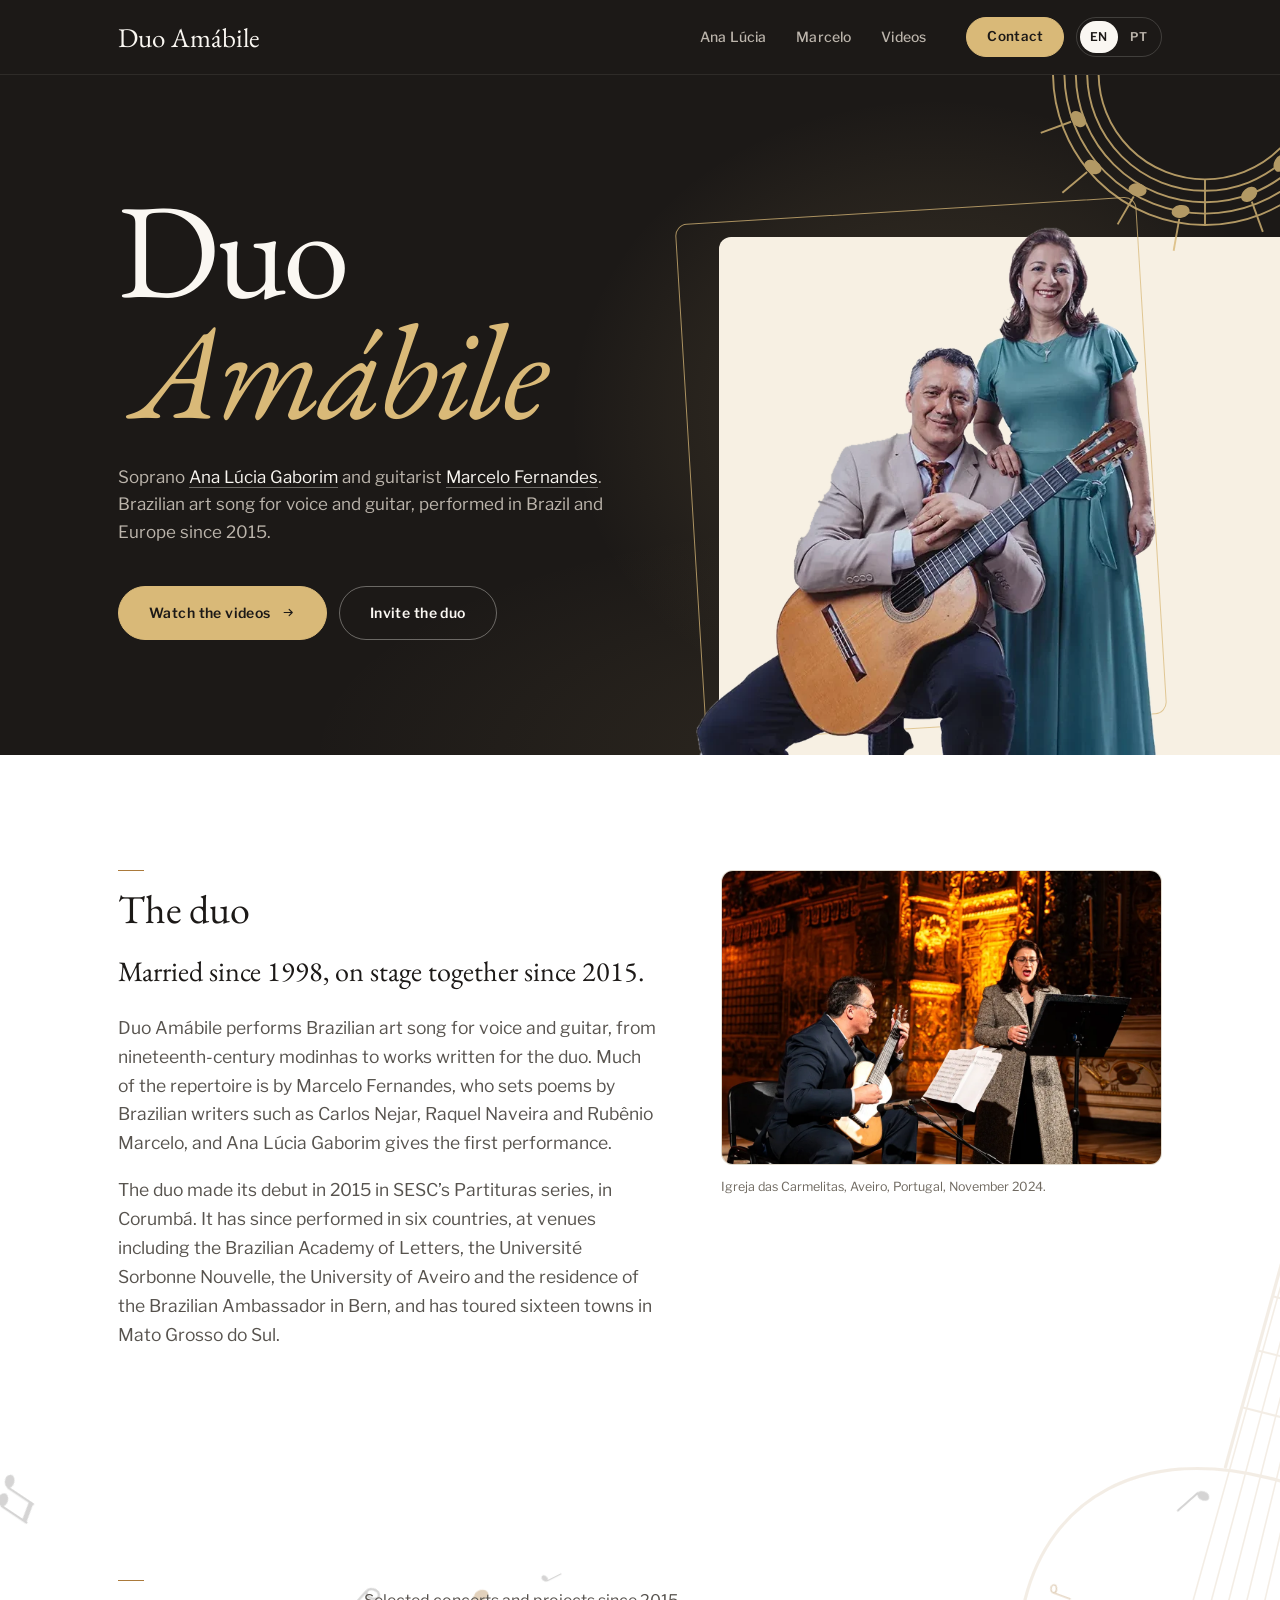
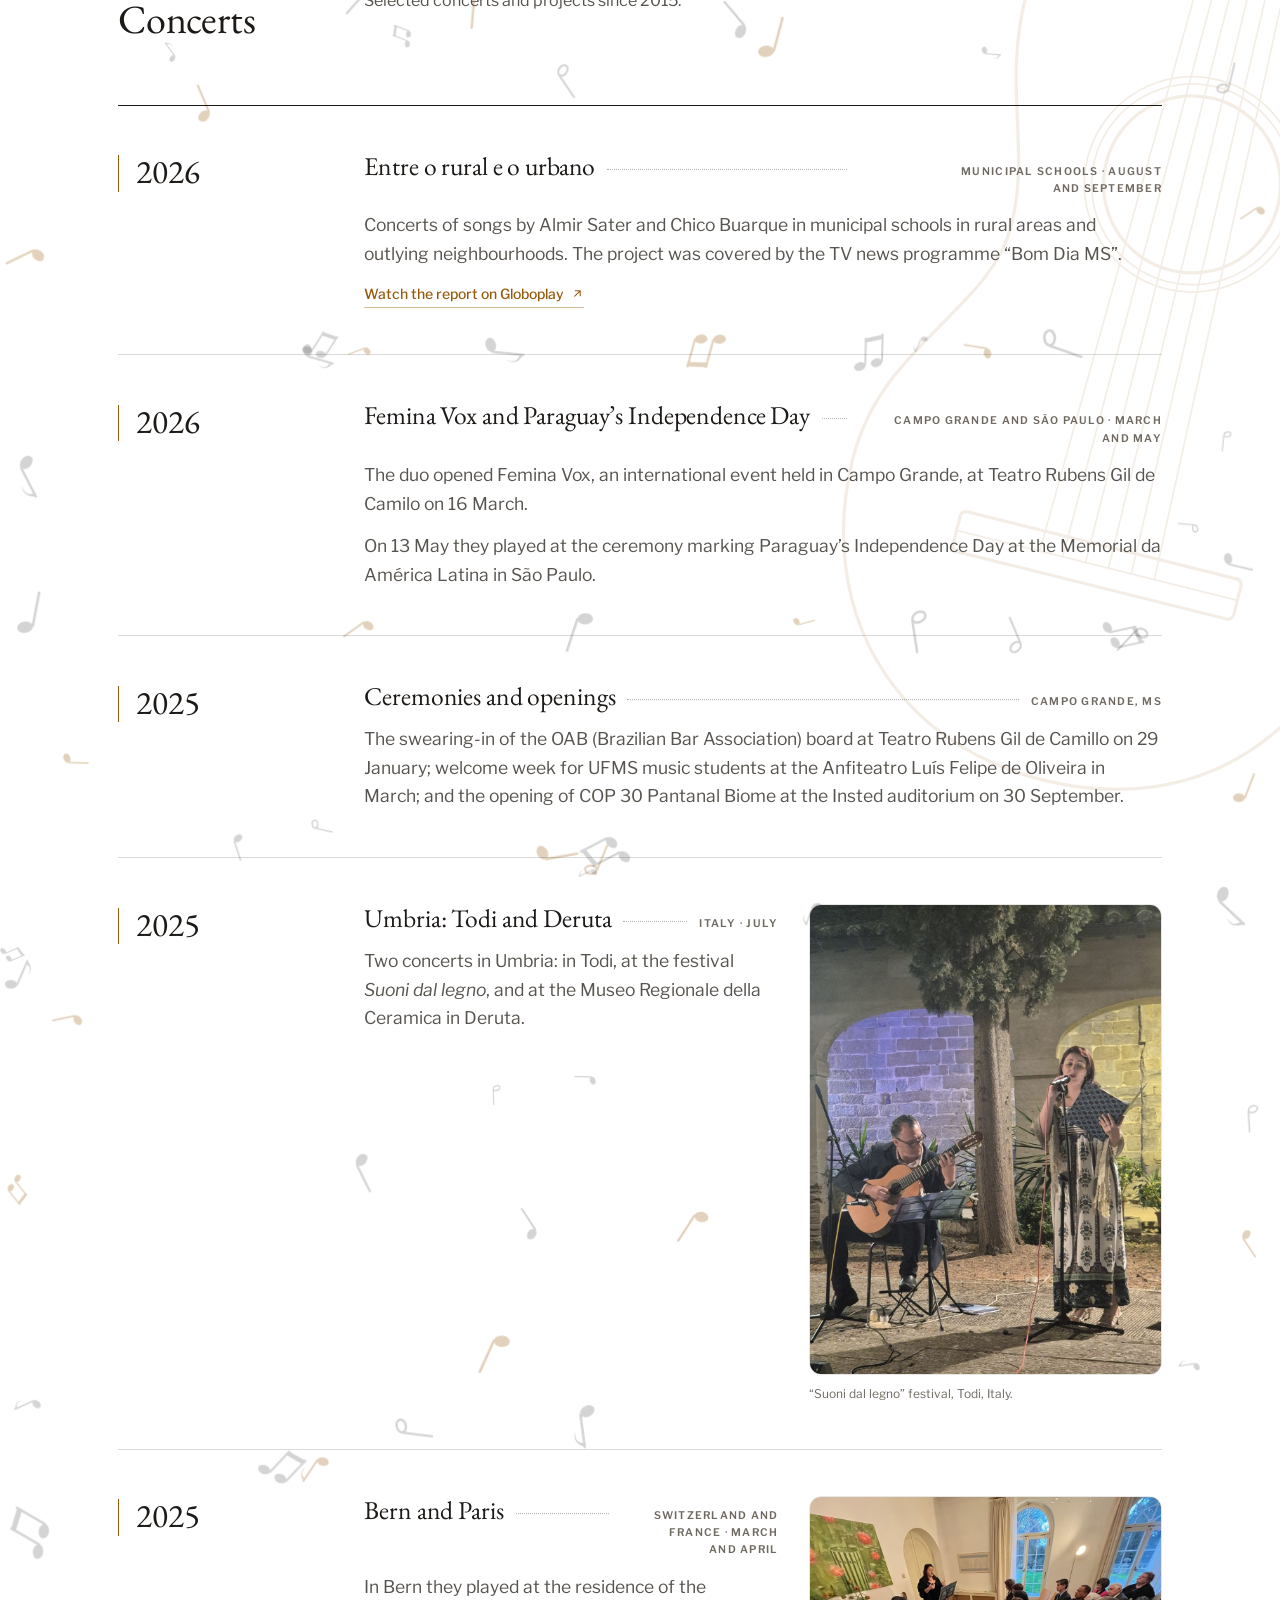
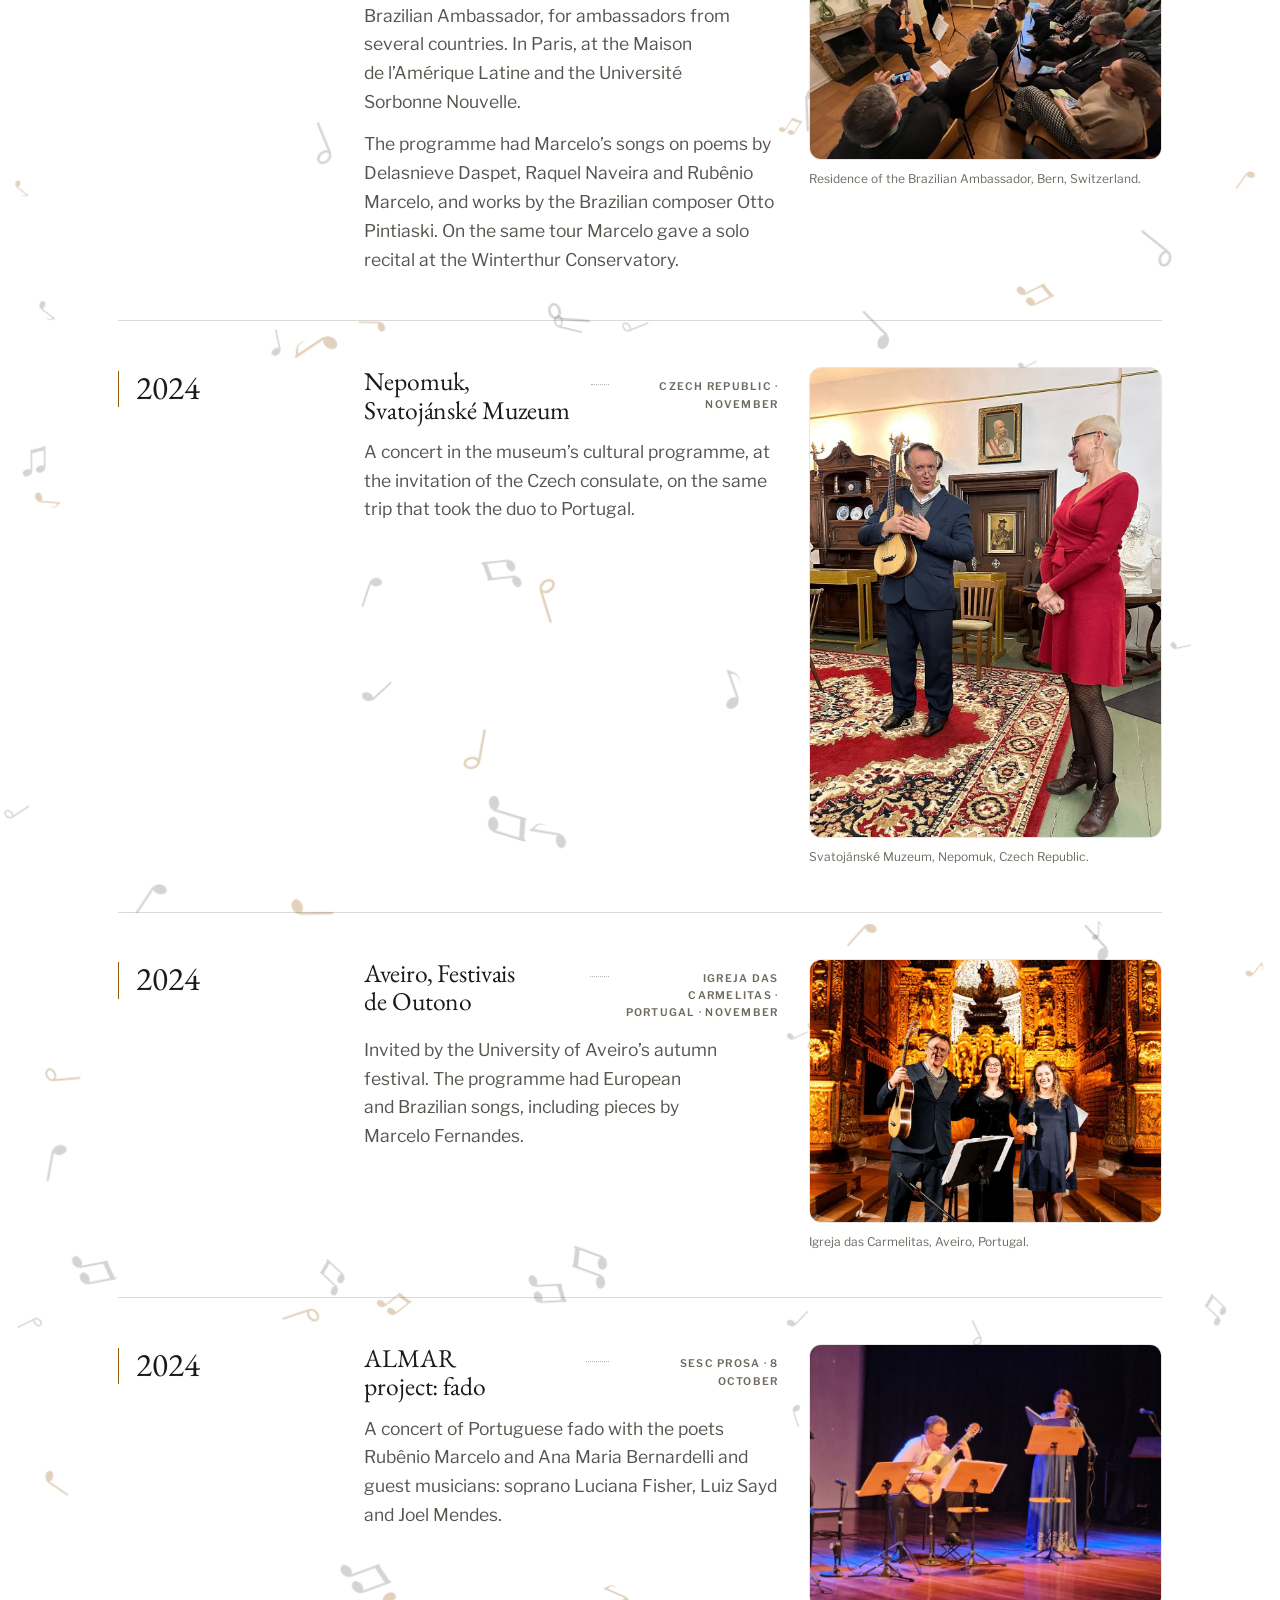
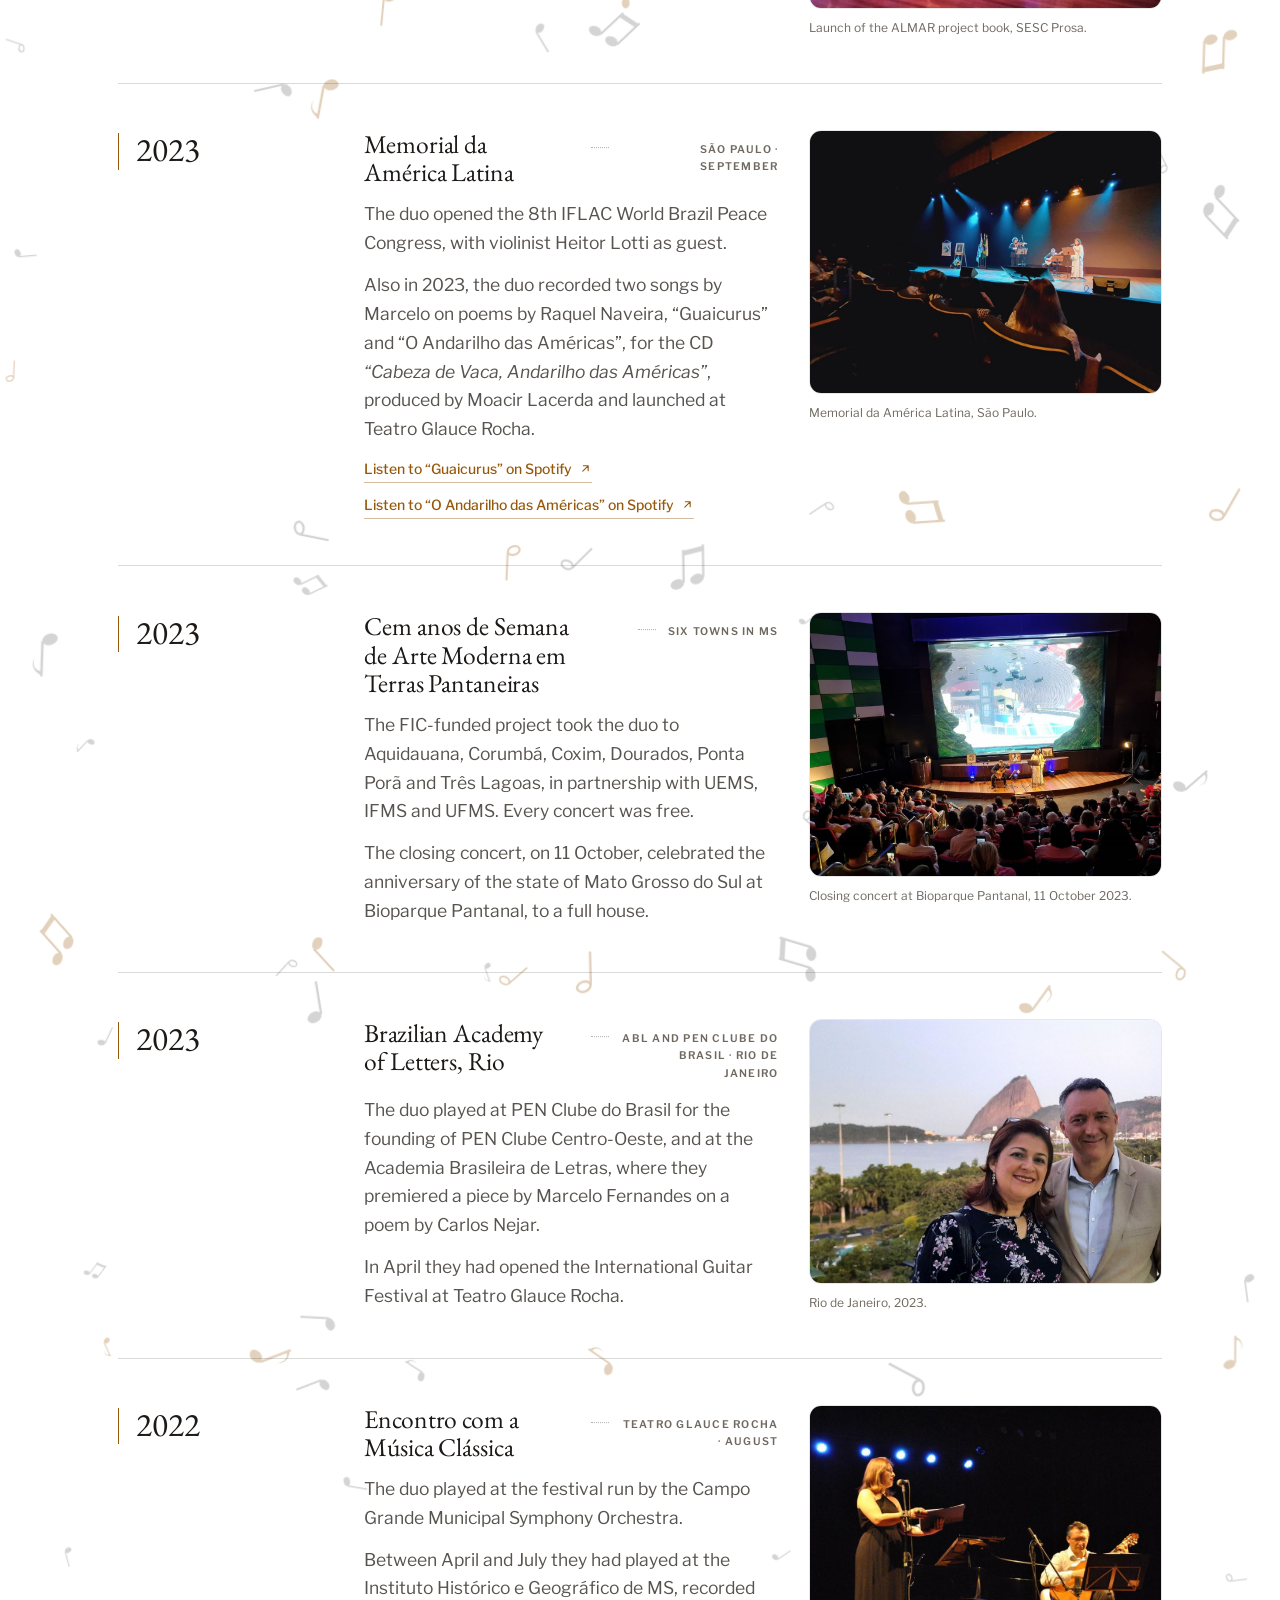
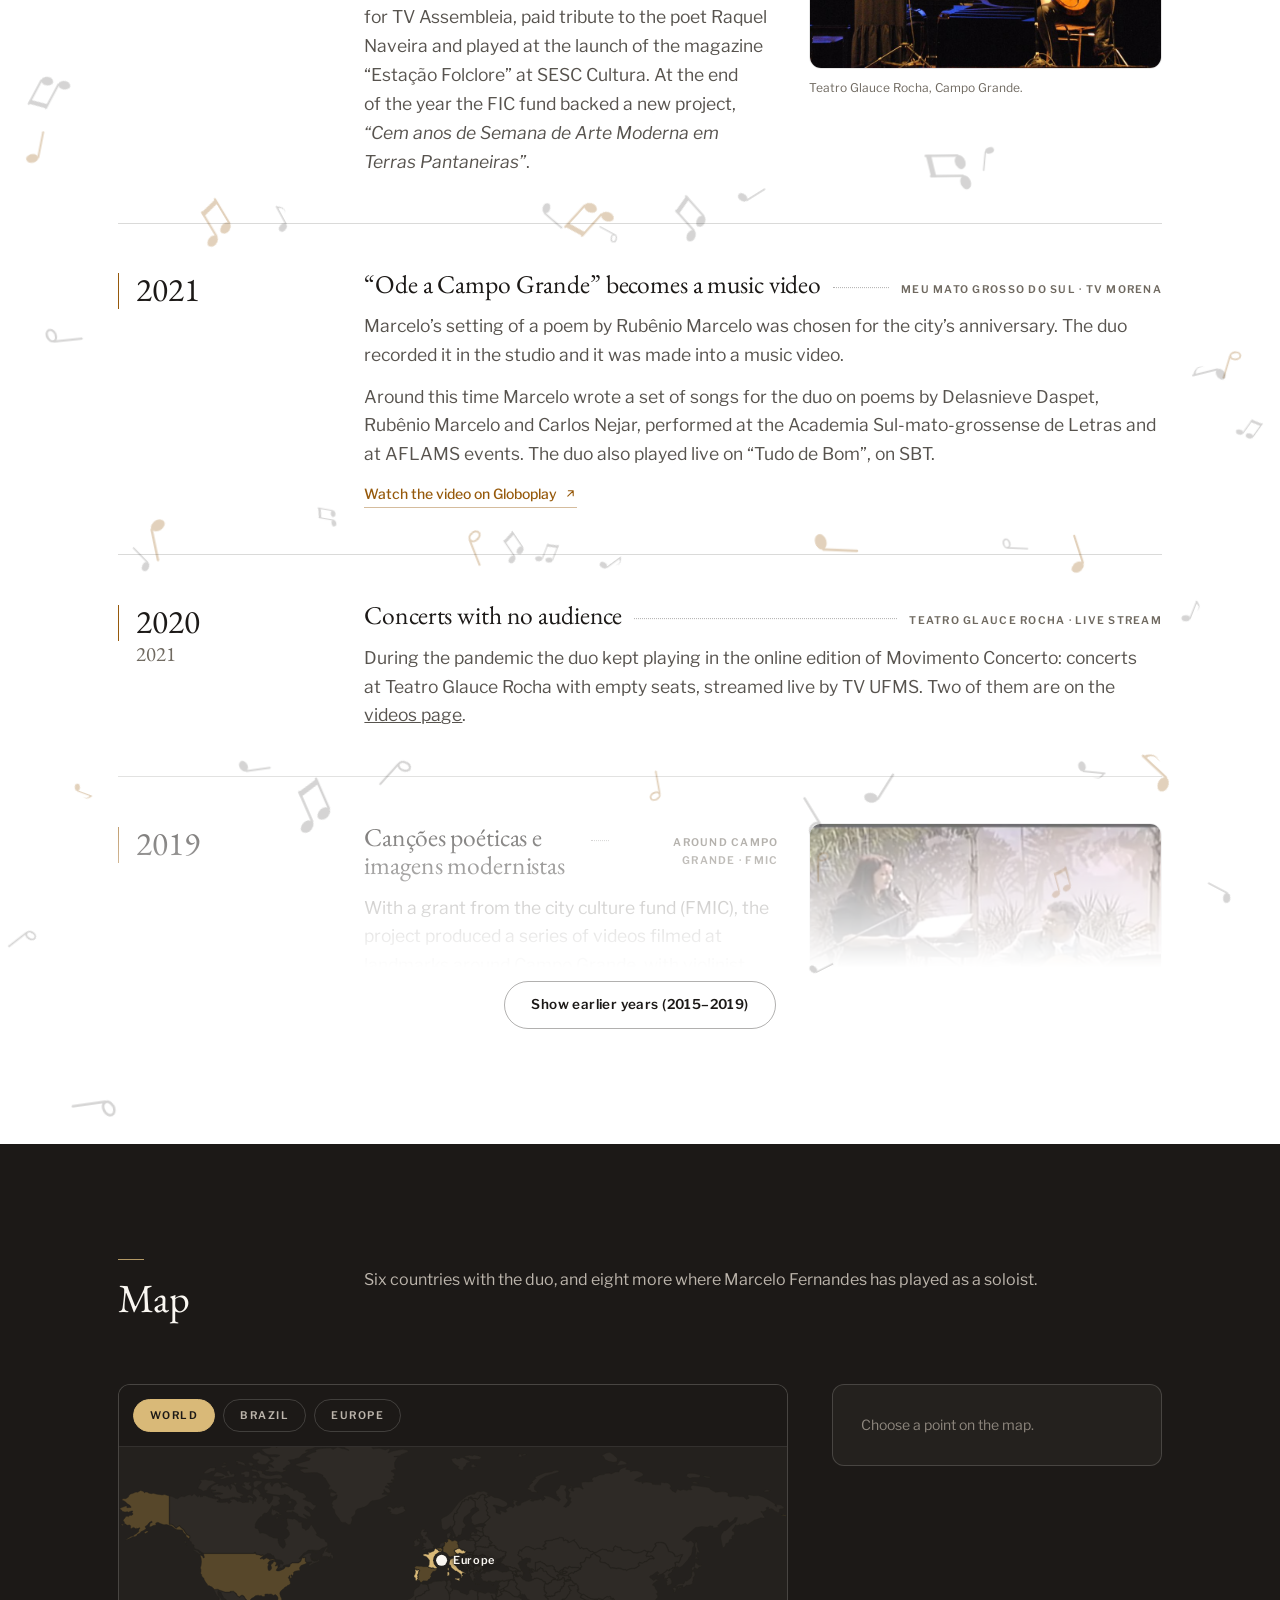
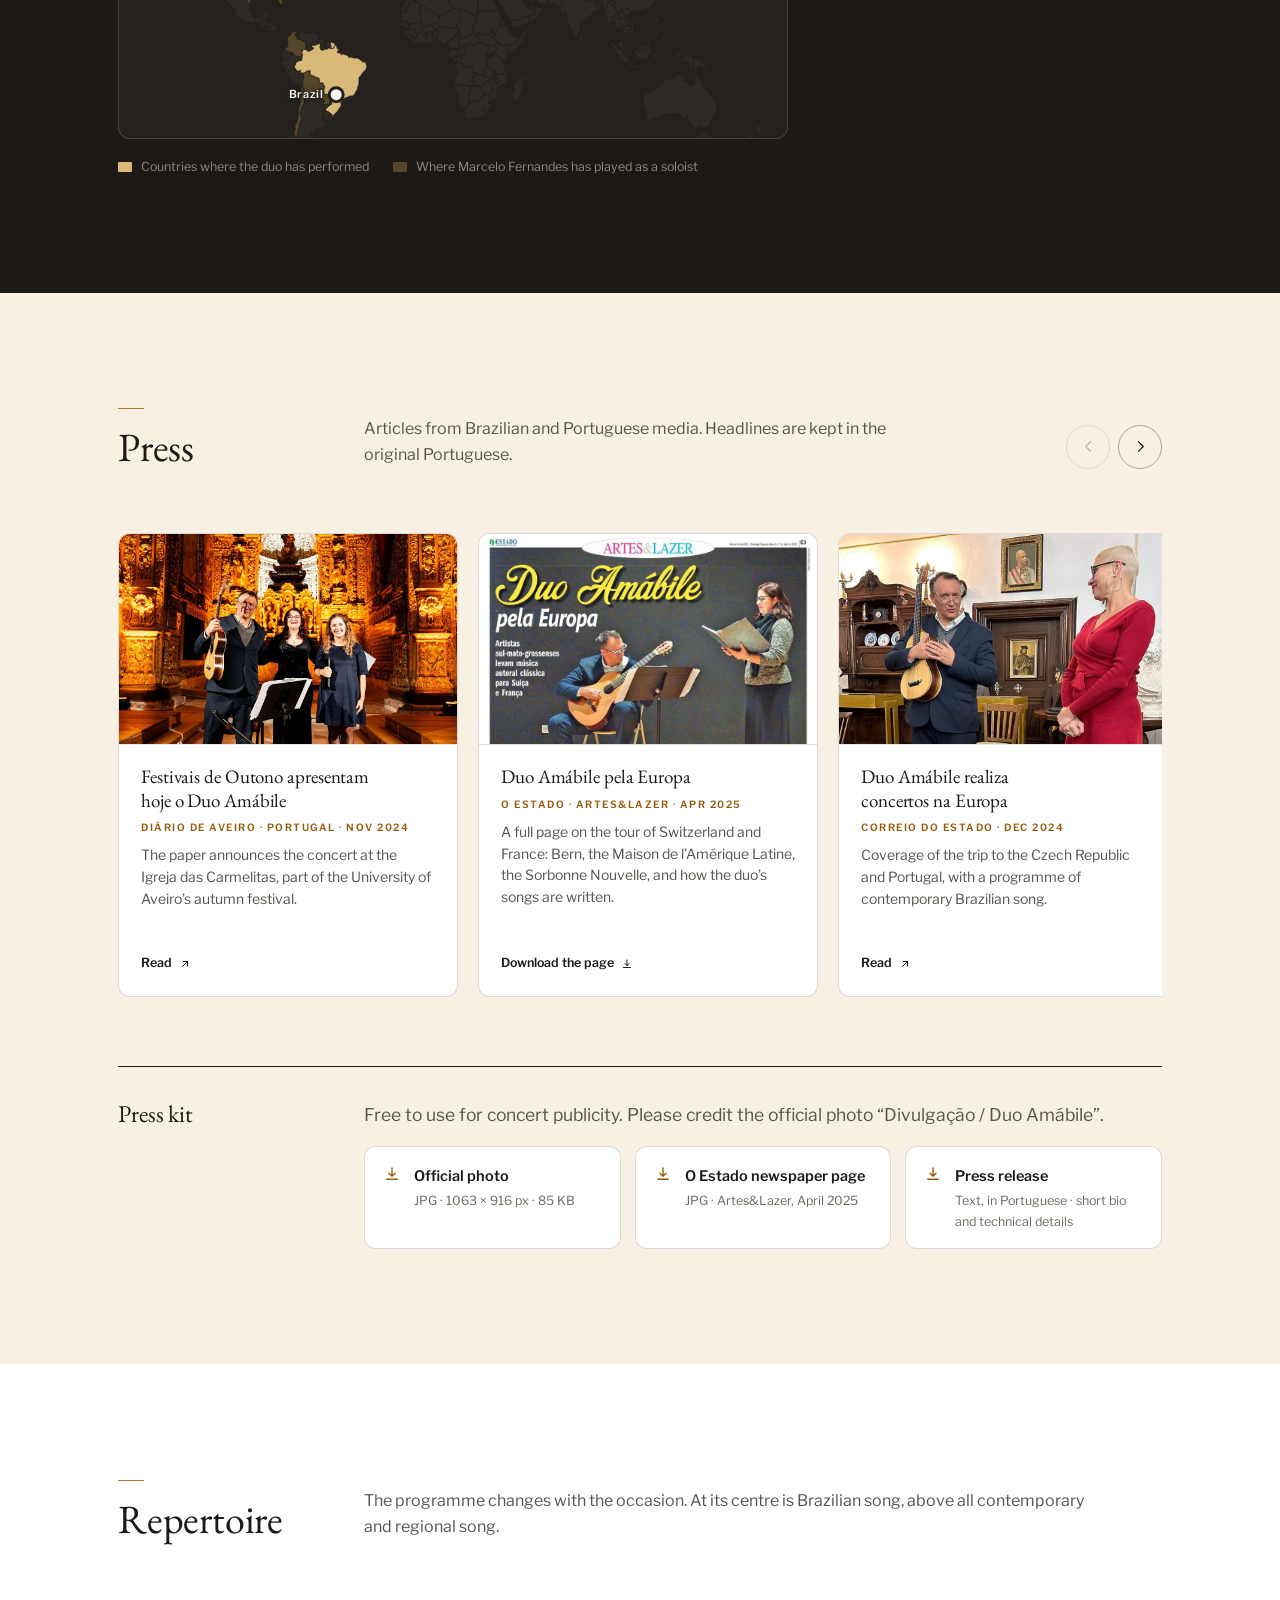
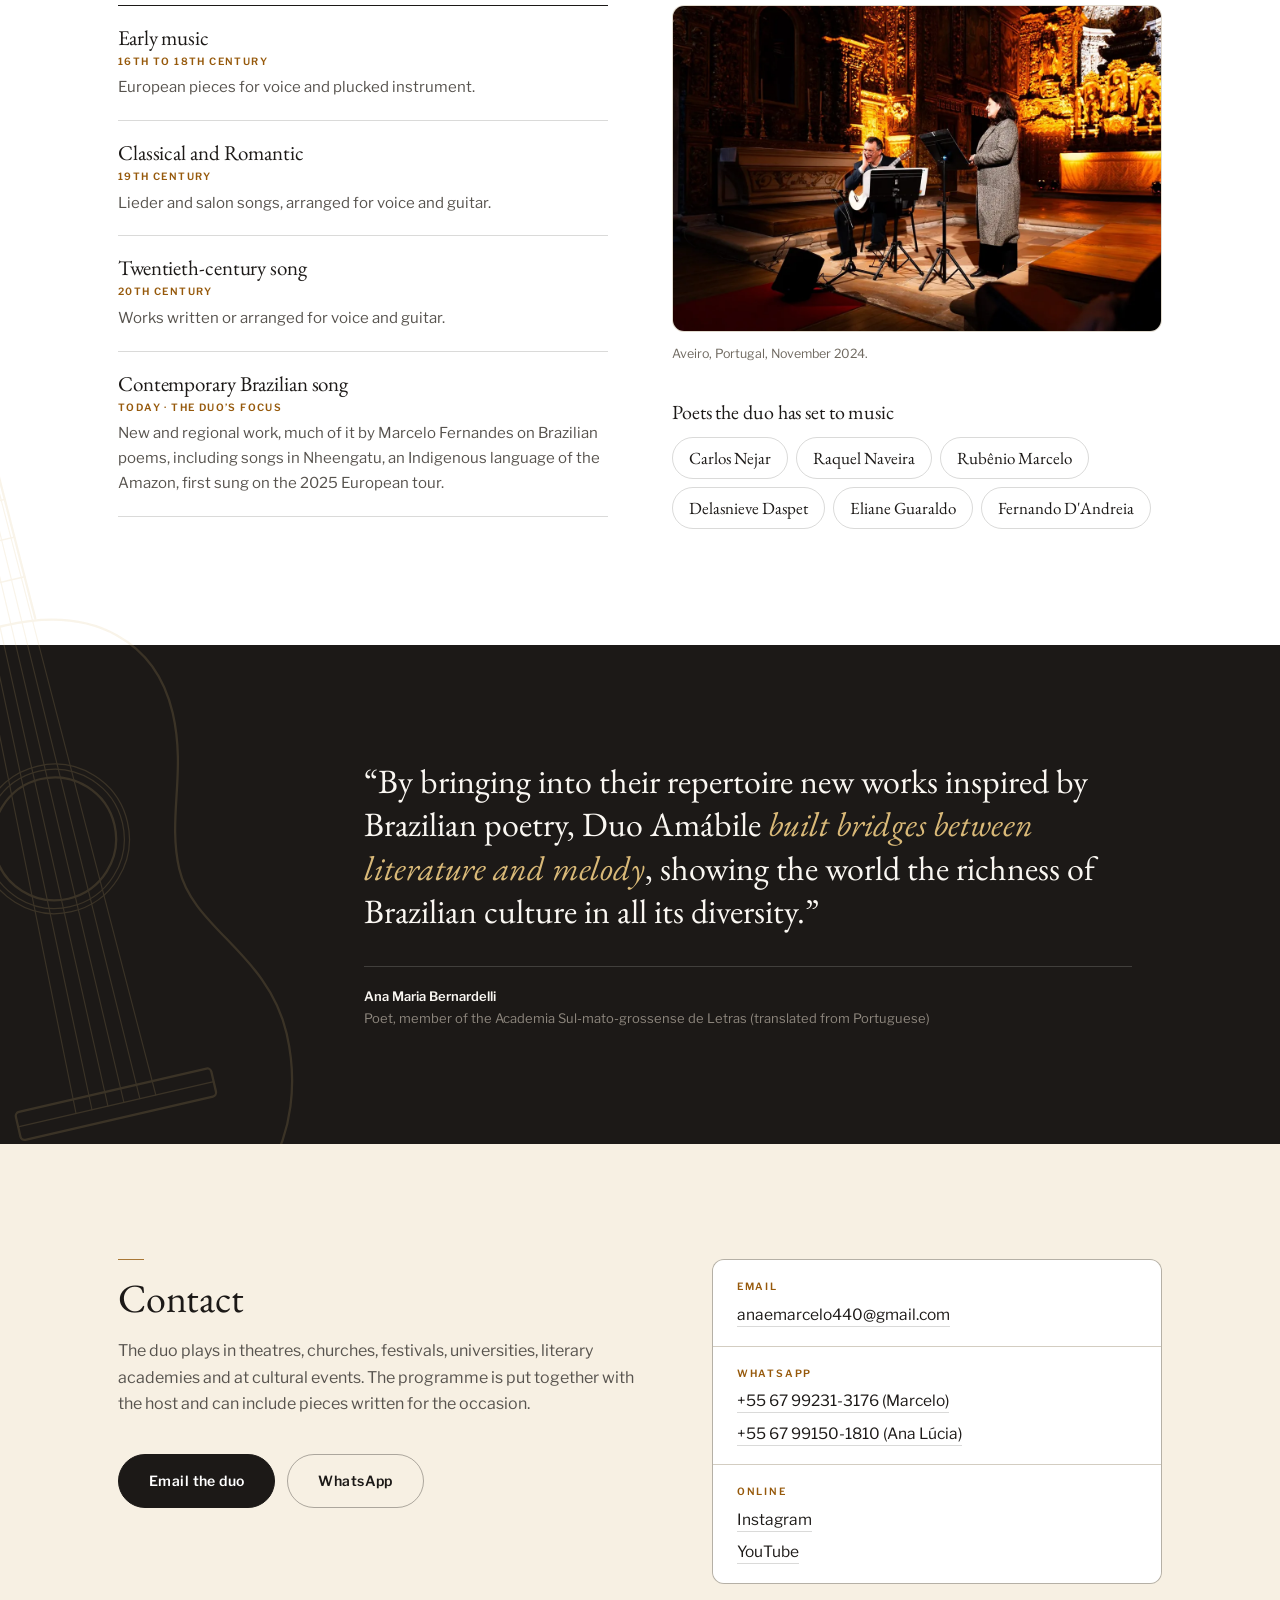
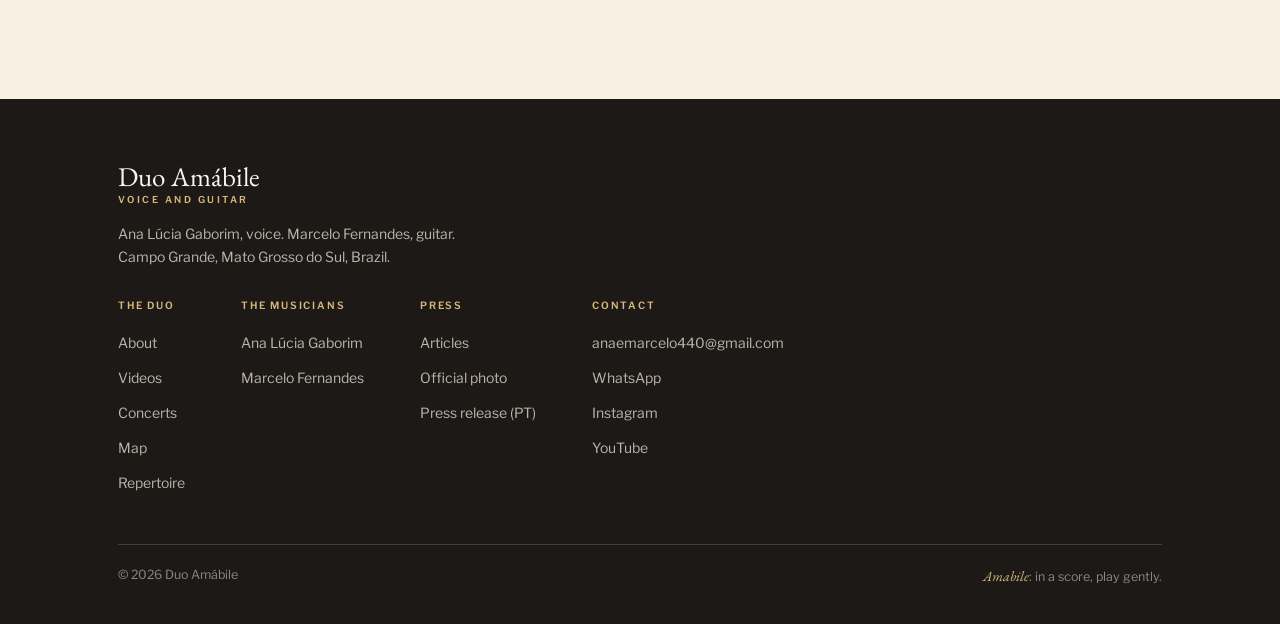
==== commit 0437aed4: "CSS e JS em ?v=19, para o navegador buscar a trajetória nova Co-Authored-By: Claude Opus 5.5 <norepl" ====
--- a/index.html
+++ b/index.html
@@ -24,7 +24,7 @@
 <link rel="preconnect" href="https://fonts.googleapis.com">
 <link rel="preconnect" href="https://fonts.gstatic.com" crossorigin>
 <link href="https://fonts.googleapis.com/css2?family=EB+Garamond:ital,wght@0,400..600;1,400..600&family=Libre+Franklin:ital,wght@0,300..700;1,400..600&display=swap" rel="stylesheet">
-<link rel="stylesheet" href="css/style.css?v=18">
+<link rel="stylesheet" href="css/style.css?v=19">
 <script type="application/ld+json">
 {"@context":"https://schema.org","@type":"MusicGroup","name":"Duo Amábile","url":"https://davigaborim.github.io/duo-amabile/",
 "image":"https://davigaborim.github.io/duo-amabile/images/duo-oficial.jpg","genre":"Brazilian art song","foundingDate":"2015",
@@ -964,7 +964,7 @@
   </div>
 </footer>
 
-<script src="js/main.js?v=18" defer></script>
+<script src="js/main.js?v=19" defer></script>
 <script src="js/mapa-dados.js?v=18" defer></script>
 <script src="js/mapa.js?v=19" defer></script>
 </body>
